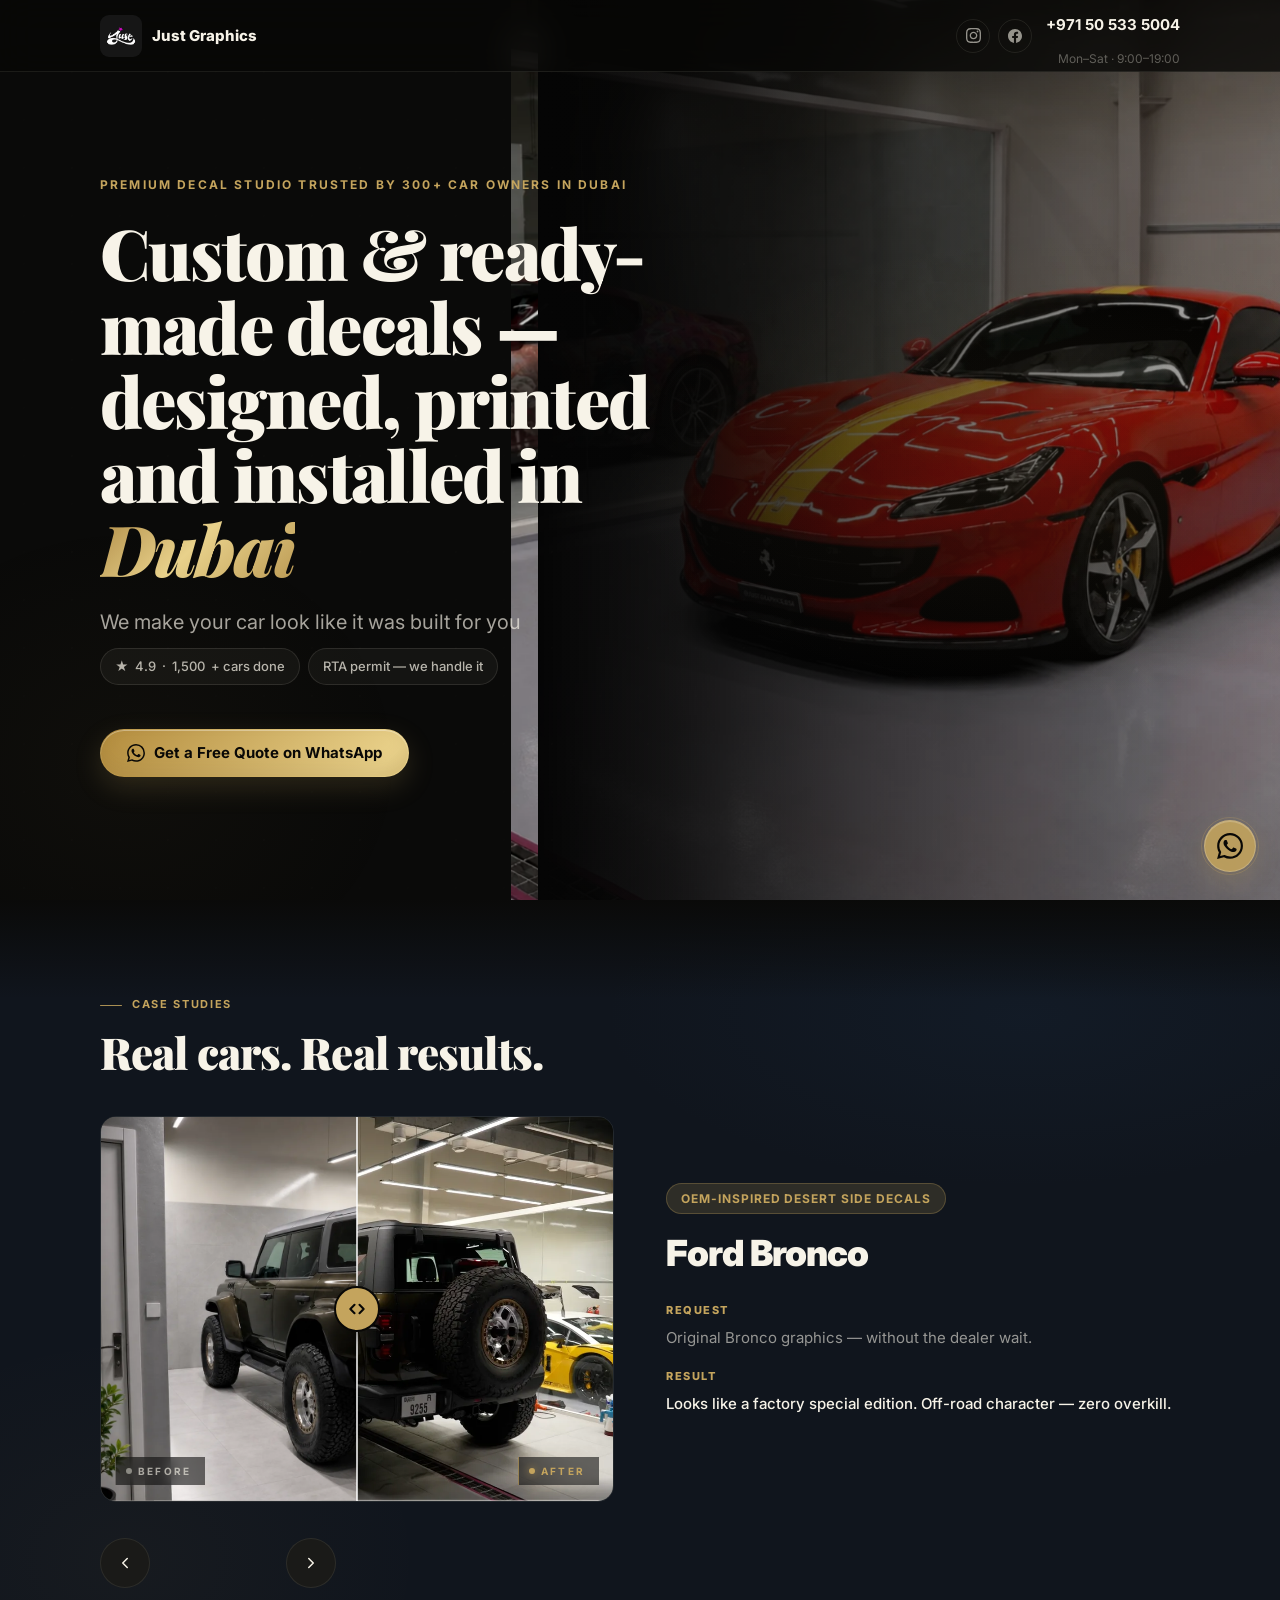
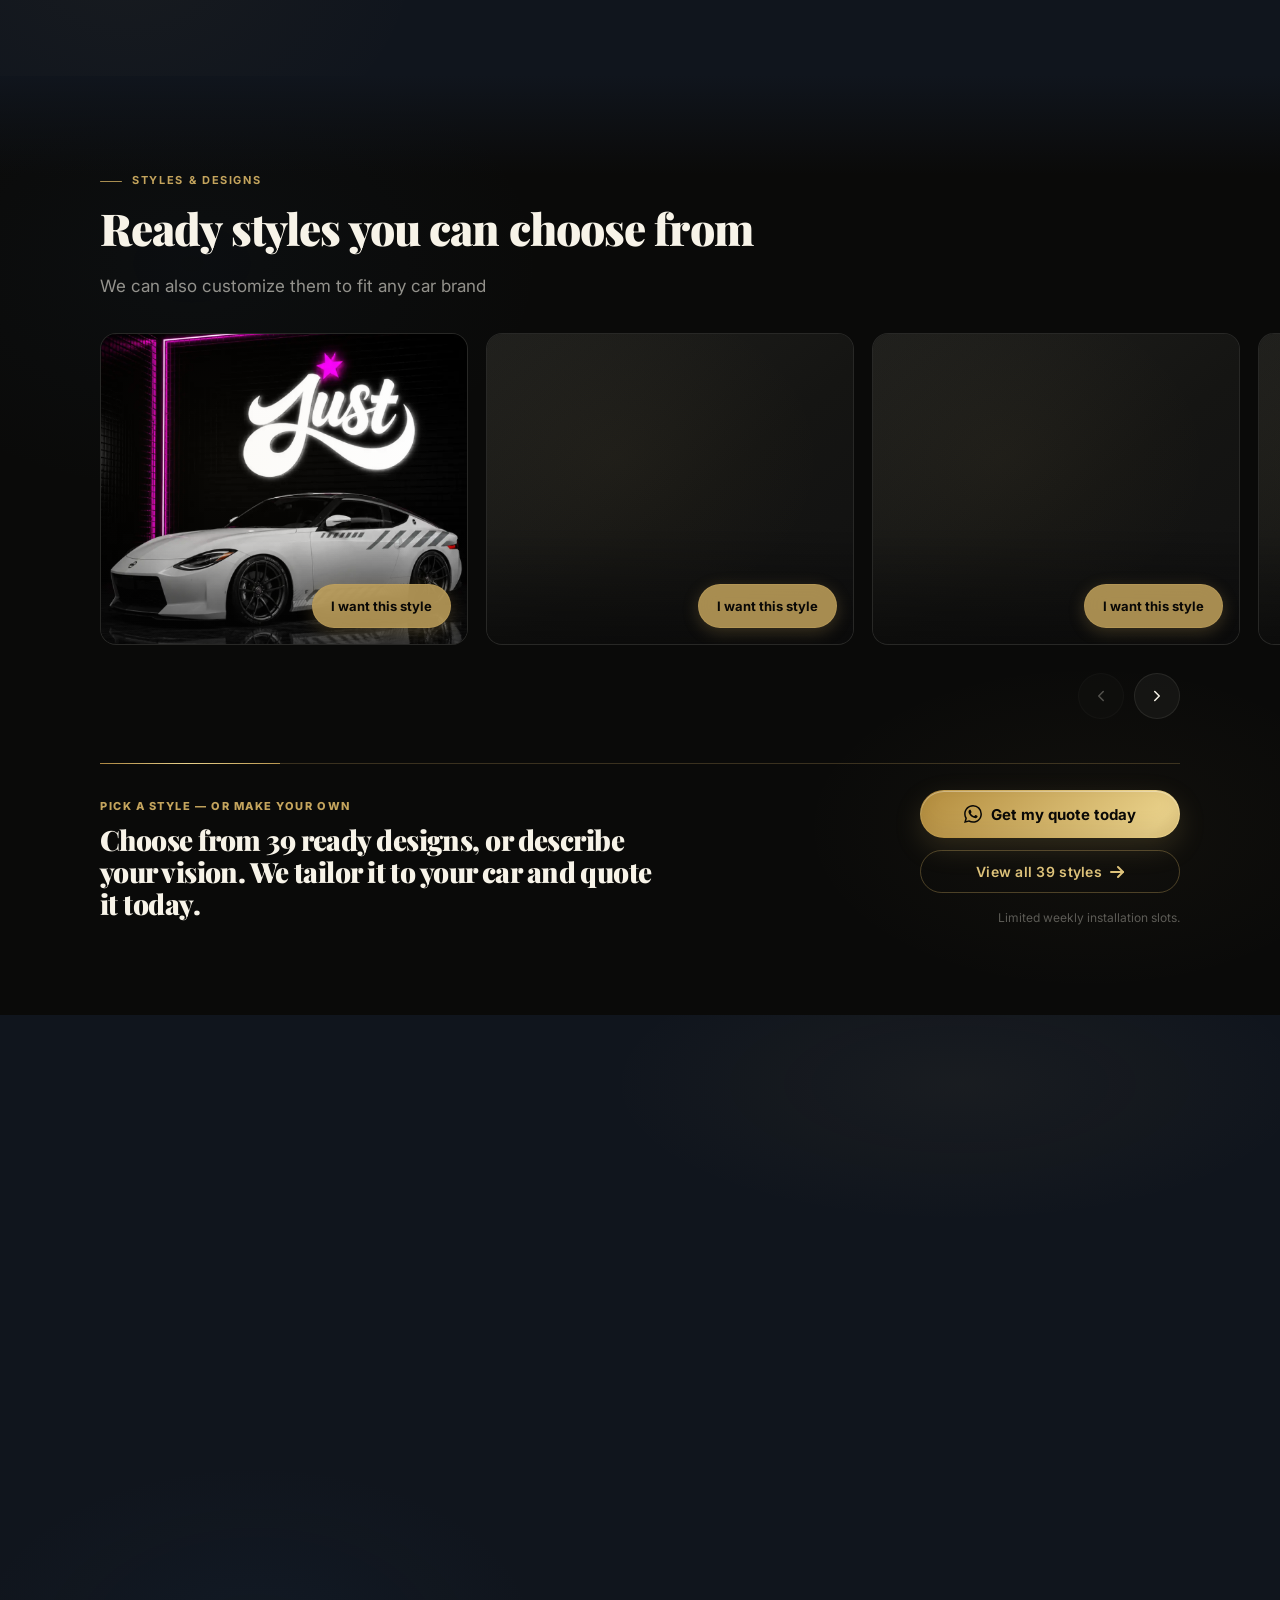
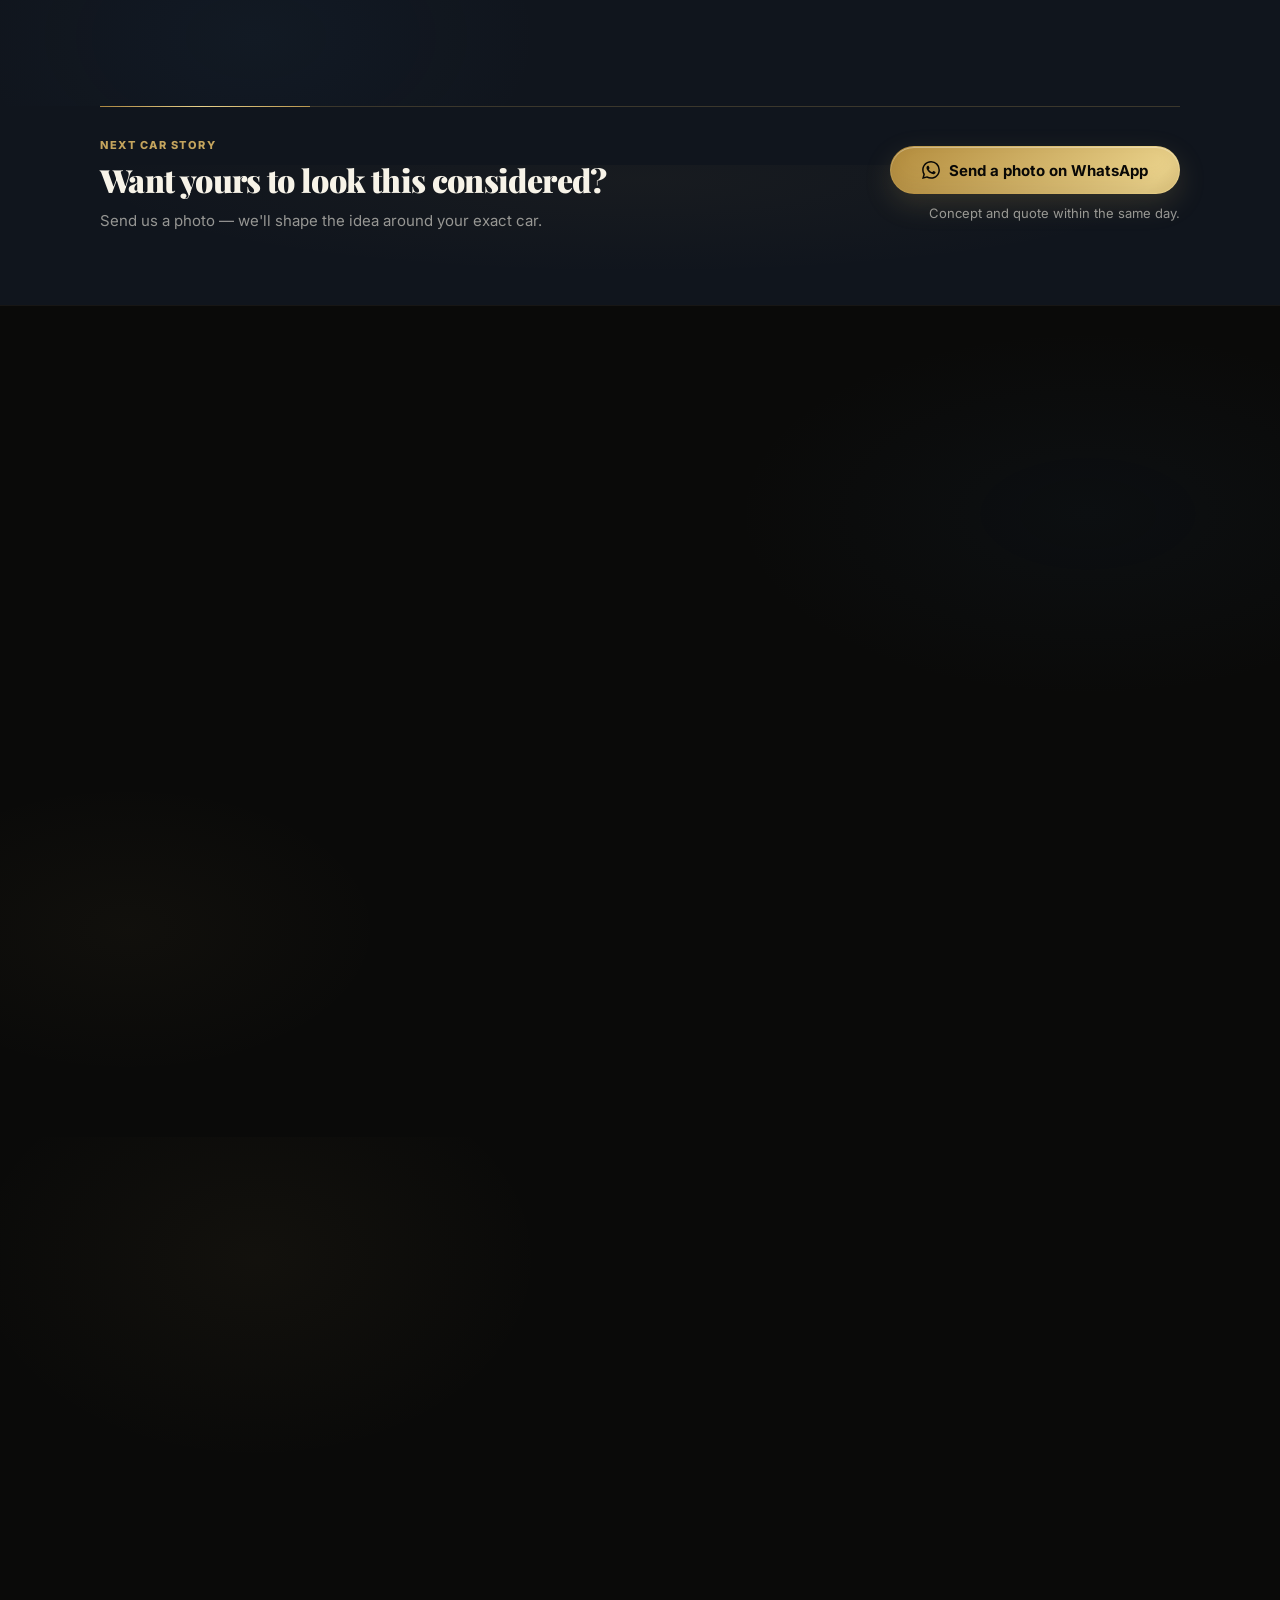
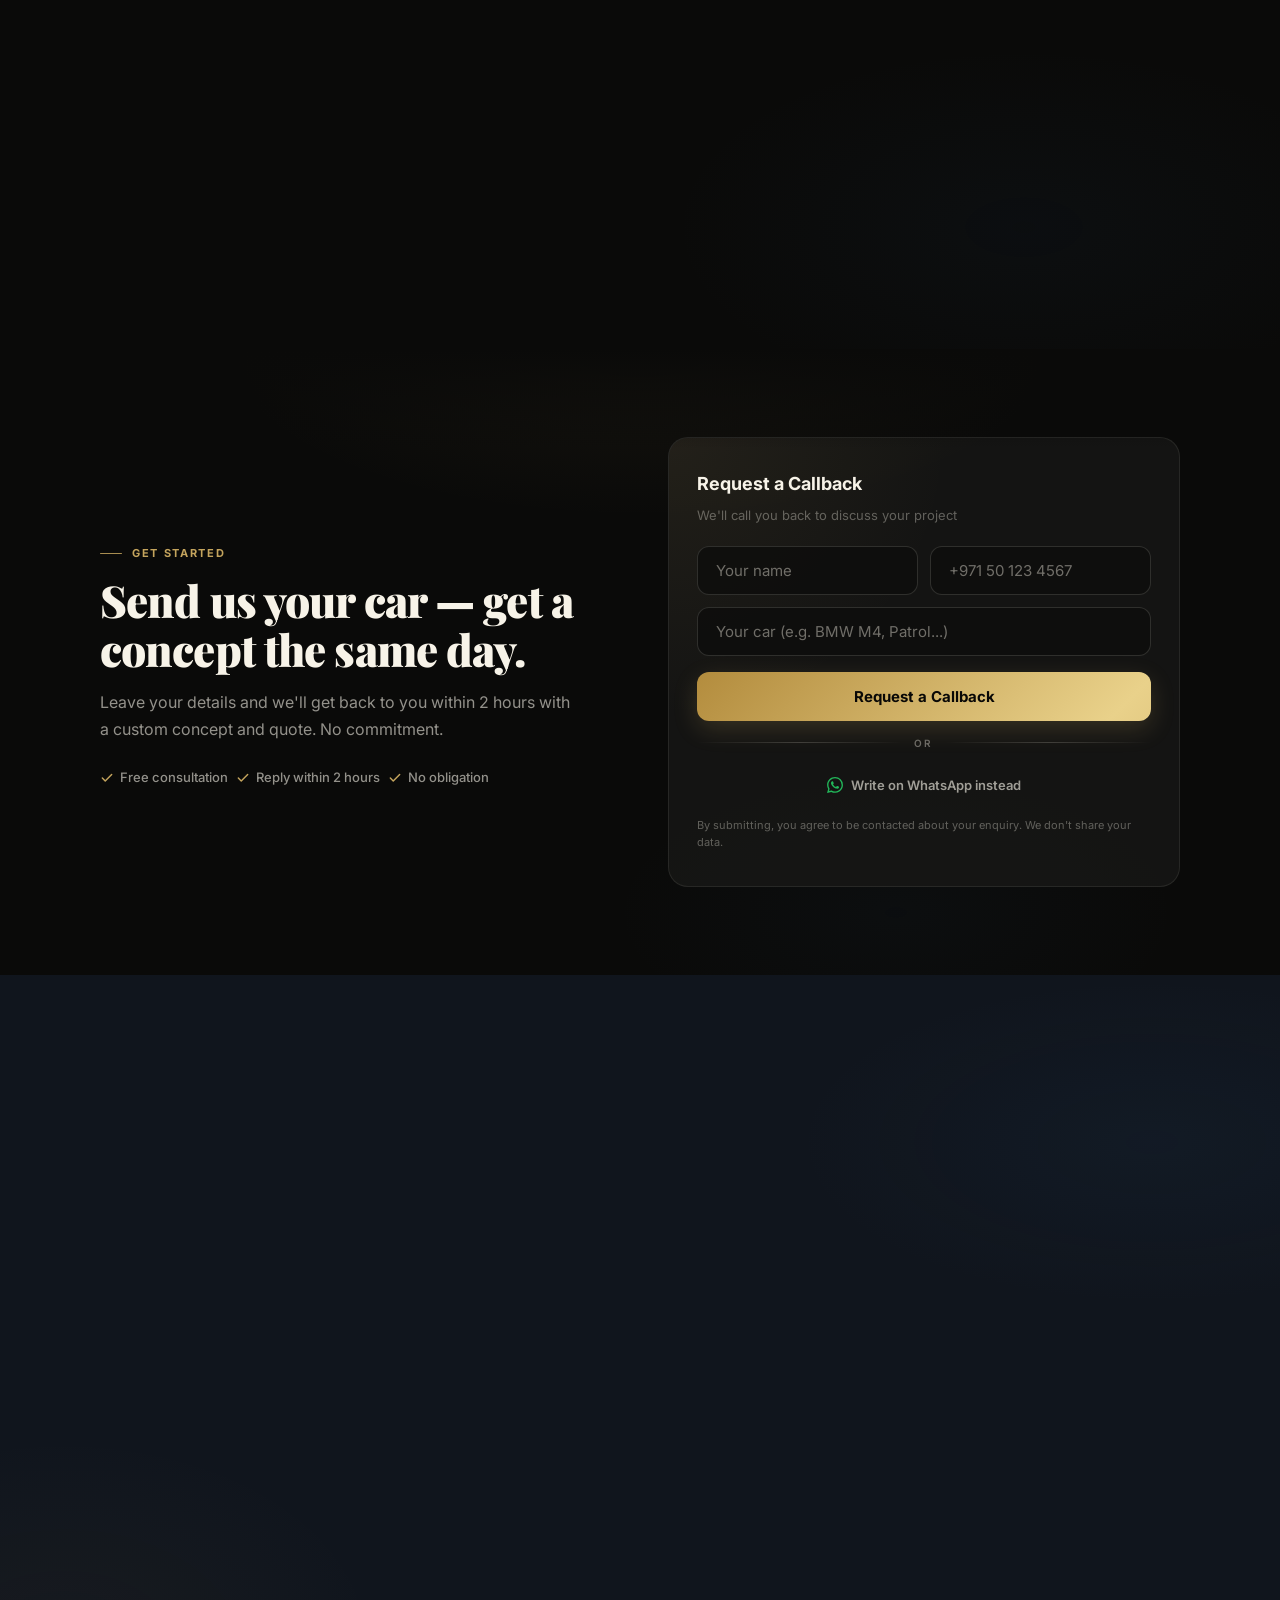
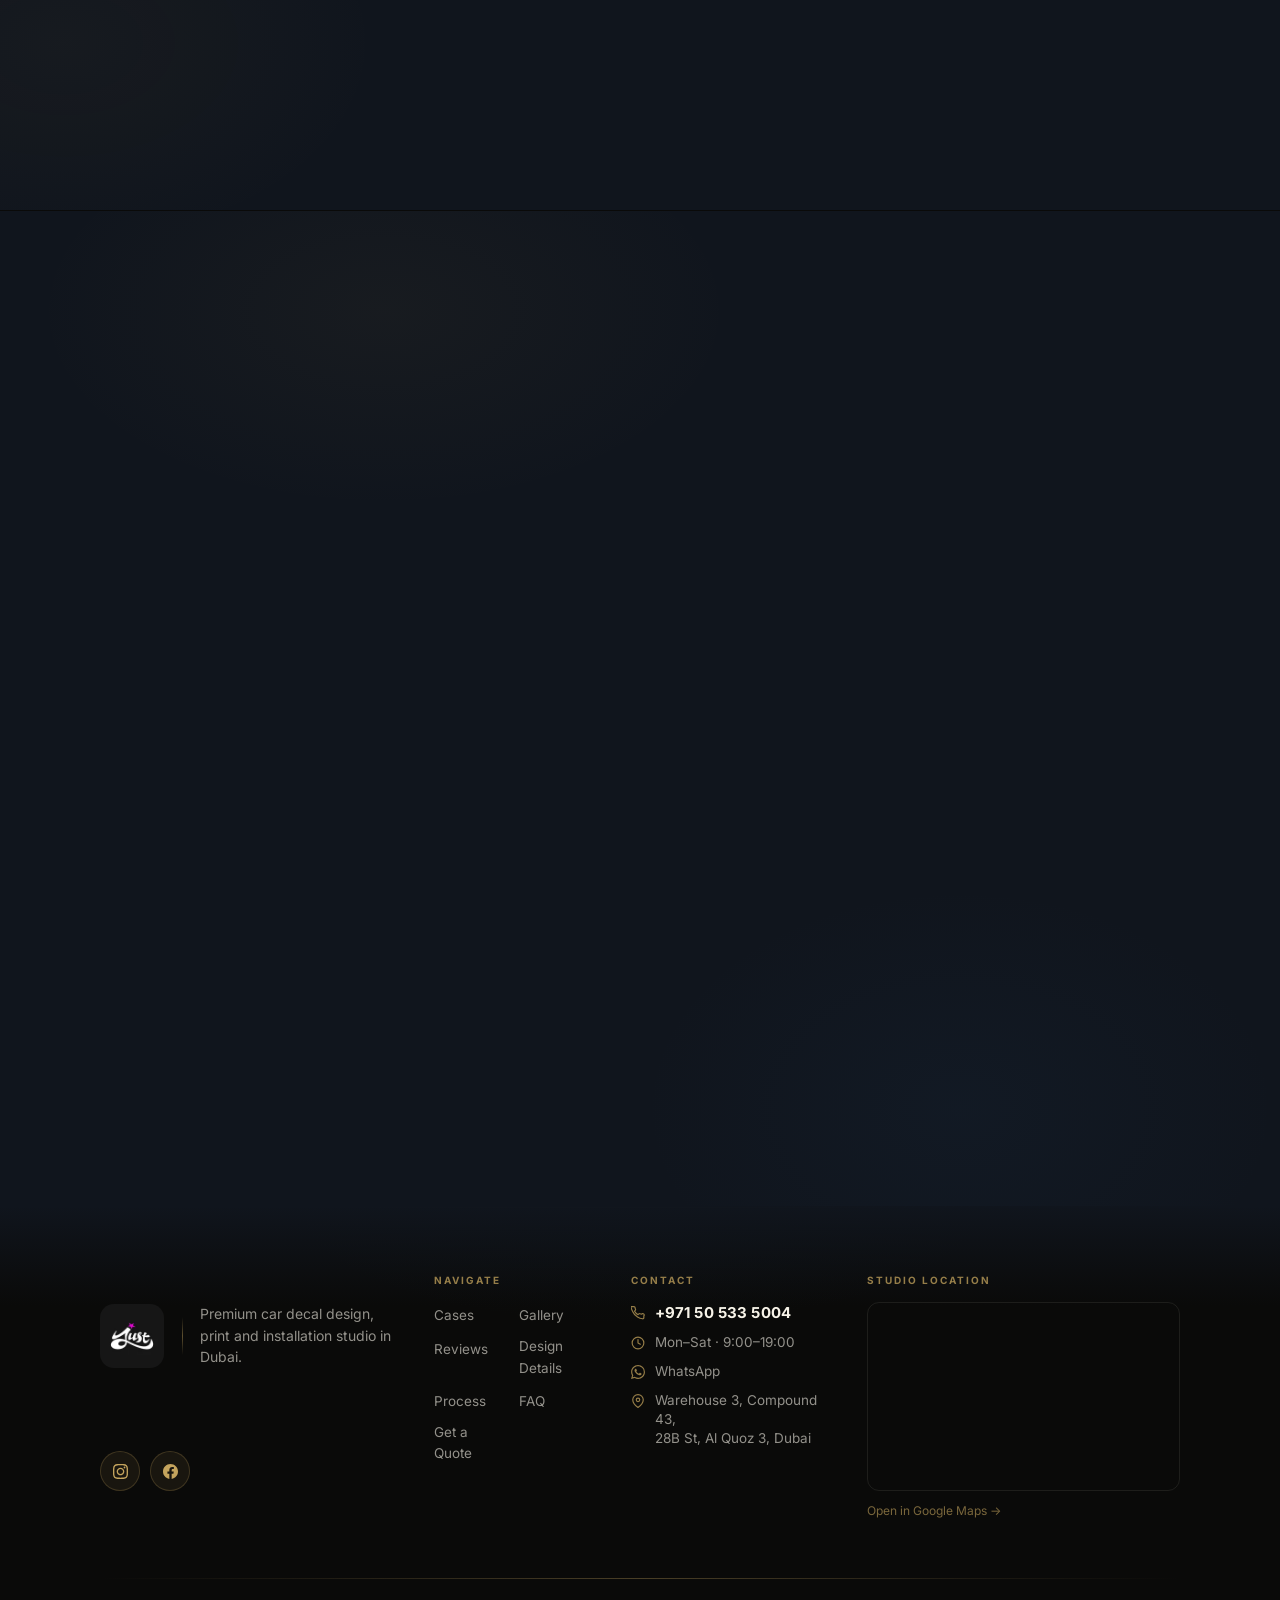
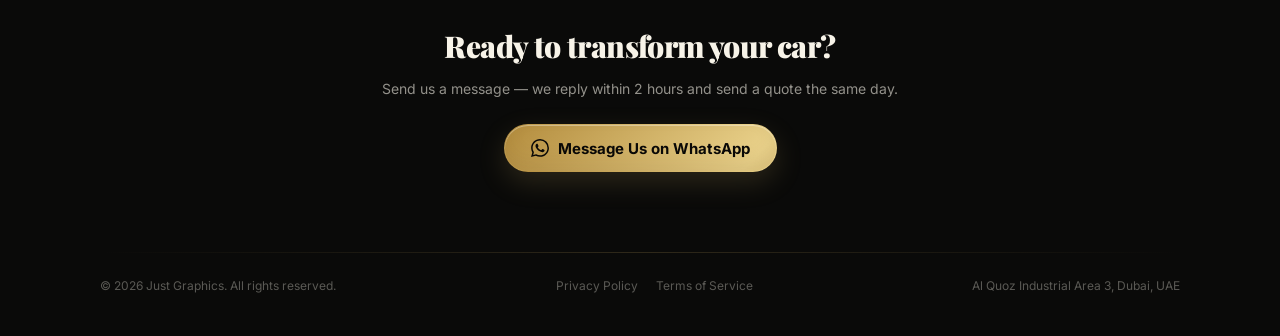
==== index.html @ 1540355f "update" ====
<!DOCTYPE html>
<html lang="en">
<head>
  <meta charset="UTF-8">
  <meta name="viewport" content="width=device-width, initial-scale=1.0">
  <link rel="icon" type="image/x-icon" href="favicon.ico">
  <link rel="icon" type="image/png" sizes="32x32" href="favicon-32x32.png">
  <link rel="icon" type="image/png" sizes="16x16" href="favicon-16x16.png">
  <link rel="apple-touch-icon" sizes="180x180" href="apple-touch-icon.png">
  <title>Just Graphics — Premium Car Decal Studio in Dubai</title>
  <meta name="description" content="Custom &amp; ready-made car decals — designed, printed and installed in Dubai. 17 years of experience. 300+ cars done. Get a free consultation today.">
  <meta name="theme-color" content="#0A0A09">
  <link rel="canonical" href="https://just-graphics.art/">

  <!-- Meta Pixel Code -->
  <script>
  !function(f,b,e,v,n,t,s)
  {if(f.fbq)return;n=f.fbq=function(){n.callMethod?
  n.callMethod.apply(n,arguments):n.queue.push(arguments)};
  if(!f._fbq)f._fbq=n;n.push=n;n.loaded=!0;n.version='2.0';
  n.queue=[];t=b.createElement(e);t.async=!0;
  t.src=v;s=b.getElementsByTagName(e)[0];
  s.parentNode.insertBefore(t,s)}(window, document,'script',
  'https://connect.facebook.net/en_US/fbevents.js');
  fbq('init', '1759815045191457');
  fbq('track', 'PageView');
  </script>
  <noscript><img height="1" width="1" style="display:none"
  src="https://www.facebook.com/tr?id=1759815045191457&ev=PageView&noscript=1"
  /></noscript>
  <!-- End Meta Pixel Code -->

  <!-- Open Graph -->
  <meta property="og:type" content="website">
  <meta property="og:url" content="https://just-graphics.art/">
  <meta property="og:title" content="Just Graphics — Premium Car Decal Studio in Dubai">
  <meta property="og:description" content="Custom &amp; ready-made car decals — designed, printed and installed in Dubai. 17 years of experience. 300+ cars done.">
  <meta property="og:image" content="https://just-graphics.art/Ferrari%20%D0%BF%D0%BE%D1%81%D0%BB%D0%B5.webp">
  <meta property="og:image:alt" content="Ferrari with a premium gold stripe by Just Graphics in Dubai">
  <meta property="og:locale" content="en_AE">

  <!-- Twitter Card -->
  <meta name="twitter:card" content="summary_large_image">
  <meta name="twitter:title" content="Just Graphics — Premium Car Decal Studio in Dubai">
  <meta name="twitter:description" content="Custom &amp; ready-made car decals — designed, printed and installed in Dubai. 17 years of experience. 300+ cars done.">
  <meta name="twitter:image" content="https://just-graphics.art/Ferrari%20%D0%BF%D0%BE%D1%81%D0%BB%D0%B5.webp">

  <script type="application/ld+json">
  {
    "@context": "https://schema.org",
    "@type": ["LocalBusiness", "AutomotiveBusiness"],
    "@id": "https://just-graphics.art/#business",
    "name": "Just Graphics",
    "url": "https://just-graphics.art/",
    "image": "https://just-graphics.art/Ferrari%20%D0%BF%D0%BE%D1%81%D0%BB%D0%B5.webp",
    "logo": "https://just-graphics.art/logo.webp",
    "description": "Premium car decal design, print and installation studio in Dubai.",
    "telephone": "+971505335004",
    "priceRange": "AED 290+",
    "address": {
      "@type": "PostalAddress",
      "streetAddress": "Warehouse 3, Compound 43, 28B Street, Al Quoz Industrial Area 3",
      "addressLocality": "Dubai",
      "addressCountry": "AE"
    },
    "geo": {
      "@type": "GeoCoordinates",
      "latitude": 25.11660859,
      "longitude": 55.22022249
    },
    "openingHoursSpecification": [
      {
        "@type": "OpeningHoursSpecification",
        "dayOfWeek": ["Monday", "Tuesday", "Wednesday", "Thursday", "Friday", "Saturday"],
        "opens": "09:00",
        "closes": "19:00"
      }
    ],
    "sameAs": [
      "https://www.instagram.com/just.graphics.dxb/reels/",
      "https://www.facebook.com/profile.php?id=61573841871303"
    ],
    "areaServed": {
      "@type": "City",
      "name": "Dubai"
    }
  }
  </script>

  <link rel="preconnect" href="https://fonts.googleapis.com">
  <link rel="preconnect" href="https://fonts.gstatic.com" crossorigin>
  <!-- Non-render-blocking font load: Inter + Playfair Display -->
  <link rel="preload" as="style" href="https://fonts.googleapis.com/css2?family=Inter:wght@400;500;600;700;800;900&family=Playfair+Display:ital,wght@0,700;0,900;1,700;1,900&display=swap" onload="this.onload=null;this.rel='stylesheet'">
  <noscript><link rel="stylesheet" href="https://fonts.googleapis.com/css2?family=Inter:wght@400;500;600;700;800;900&family=Playfair+Display:ital,wght@0,700;0,900;1,700;1,900&display=swap"></noscript>
  <!-- Preload LCP hero image (WebP for modern browsers) -->
  <link rel="preload" as="image" href="Ferrari после.webp" fetchpriority="high">
  <!-- DNS prefetch for third-party origins used on page -->
  <link rel="dns-prefetch" href="//api.whatsapp.com">
  <link rel="dns-prefetch" href="//maps.google.com">
  <link rel="preconnect" href="https://api.whatsapp.com">

  <style>
    /* ─── Tokens ─────────────────────────────────── */
    :root {
      --bg:         #0A0A09;
      --bg-surface: #10151D;
      --bg-card:    #1A1A18;
      --bg-card-2:  #23231F;
      --border:     rgba(244,238,221,0.085);
      --bh:         rgba(244,238,221,0.16);
      --gold:       #C4A45D;
      --gold-h:     #DDC27A;
      --gold-d:     rgba(196,164,93,0.10);
      --gold-d2:    rgba(196,164,93,0.17);
      --text:       #F7F3E8;
      --sub:        rgba(247,243,232,0.58);
      --muted:      rgba(247,243,232,0.34);
      --ink:        #090806;
      --bg-veil:    #050505;
      --bg-panel:   #0E1218;
      --bg-media:   #111111;
      --bg-media-h: #20201D;
      --bg-media-m: #151513;
      --font:       'Inter', system-ui, -apple-system, sans-serif;
      --font-serif: 'Playfair Display', Georgia, 'Times New Roman', serif;
      --gold-grad:  linear-gradient(135deg, #AA8540 0%, #E8D18B 48%, #B8964F 100%);
      --steel:      #1A3A5C;
      --steel-h:    #2A5480;
      --steel-d:    rgba(26,58,92,0.12);
      --steel-d2:   rgba(26,58,92,0.22);
      --steel-grad: linear-gradient(135deg, #1A3A5C 0%, #2E6499 50%, #1A3A5C 100%);
      --nh:         72px;
      --mw:         1200px;
      --rmd:        12px;
      --rlg:        16px;
      --rxl:        20px;
      --t:          0.25s ease;
    }

    /* ─── Reset ─────────────────────────────────── */
    *, *::before, *::after { box-sizing: border-box; margin: 0; padding: 0; }
    html { scroll-behavior: smooth; }
    body {
      font-family: var(--font);
      background:
        radial-gradient(ellipse 60% 45% at 75% -10%, rgba(196,164,93,0.055), transparent 58%),
        var(--bg);
      color: var(--text);
      line-height: 1.6;
      -webkit-font-smoothing: antialiased;
      overflow-x: hidden;
    }
    a { color: inherit; text-decoration: none; }
    button { font-family: var(--font); cursor: pointer; }
    img { display: block; max-width: 100%; }
    [inert] { pointer-events: none; }

    @media (prefers-reduced-motion: reduce) {
      *, *::before, *::after { animation-duration: 0.01ms !important; transition-duration: 0.01ms !important; }
      [data-animate] { opacity: 1 !important; transform: none !important; }
      html { scroll-behavior: auto; }
    }

    /* ─── Container ─────────────────────────────── */
    .wrap {
      width: 100%;
      max-width: var(--mw);
      margin: 0 auto;
      padding: 0 24px;
    }
    @media (min-width: 768px)  { .wrap { padding: 0 48px; } }
    @media (min-width: 1280px) { .wrap { padding: 0 60px; } }

    /* ─── Scroll reveal ─────────────────────────── */
    [data-animate] {
      opacity: 0;
      transform: translateY(20px);
      transition: opacity 0.72s cubic-bezier(0.22,1,0.36,1), transform 0.72s cubic-bezier(0.22,1,0.36,1);
    }
    [data-animate].visible { opacity: 1; transform: none; }
    [data-animate-delay="1"] { transition-delay: 0.10s; }
    [data-animate-delay="2"] { transition-delay: 0.20s; }
    [data-animate-delay="3"] { transition-delay: 0.30s; }
    [data-animate-delay="4"] { transition-delay: 0.40s; }

    .stagger > * {
      opacity: 0;
      transform: translateY(20px);
      transition: opacity 0.62s cubic-bezier(0.22,1,0.36,1), transform 0.62s cubic-bezier(0.22,1,0.36,1);
    }
    .stagger.visible > *:nth-child(1) { opacity: 1; transform: none; transition-delay: 0.05s; }
    .stagger.visible > *:nth-child(2) { opacity: 1; transform: none; transition-delay: 0.15s; }
    .stagger.visible > *:nth-child(3) { opacity: 1; transform: none; transition-delay: 0.25s; }
    .stagger.visible > *:nth-child(4) { opacity: 1; transform: none; transition-delay: 0.35s; }

    /* ─── Section ───────────────────────────────── */
    .section { padding: 64px 0; content-visibility: auto; contain-intrinsic-size: auto 800px; border-top: 1px solid rgba(244,238,221,0.055); position: relative; }
    /* Soft fade bridges between ALL adjacent sections */
    .section + .section {
      border-top: none;
    }
    .section + .section::before {
      content: '';
      position: absolute;
      top: -1px; left: 0; right: 0;
      height: 100px;
      pointer-events: none;
      z-index: 0;
    }
    .section--dark + .section--surface::before {
      background: linear-gradient(to bottom, var(--bg) 0%, transparent 100%);
    }
    .section--surface + .section--dark::before {
      background: linear-gradient(to bottom, var(--bg-surface) 0%, transparent 100%);
    }
    .section--dark + .section--dark::before {
      background: linear-gradient(to bottom, var(--bg) 0%, transparent 100%);
    }
    .section--surface + .section--surface::before {
      background: linear-gradient(to bottom, var(--bg-surface) 0%, transparent 100%);
    }
    .section > .wrap { position: relative; z-index: 1; }
    #cases    { contain-intrinsic-size: auto 950px; }
    #gallery  { contain-intrinsic-size: auto 1100px; }
    #reviews  { contain-intrinsic-size: auto 1050px; }
    #faq      { contain-intrinsic-size: auto 900px; }
    #process  { contain-intrinsic-size: auto 950px; }
    @media (min-width: 768px) { .section { padding: 88px 0; } }
    .section--dark    { background: var(--bg); }
    .section--surface {
      background:
        radial-gradient(ellipse 55% 35% at 88% 12%, rgba(42,84,128,0.08) 0%, transparent 55%),
        radial-gradient(ellipse 35% 45% at 8% 88%, rgba(196,164,93,0.035) 0%, transparent 58%),
        var(--bg-surface);
    }

    /* ── Per-section tints: subtle color journey down the page ── */
    #cases {
      background:
        radial-gradient(ellipse 60% 40% at 80% 15%, rgba(42,84,128,0.09) 0%, transparent 55%),
        radial-gradient(ellipse 40% 50% at 10% 85%, rgba(196,164,93,0.04) 0%, transparent 58%),
        var(--bg-surface);
    }
    #gallery {
      background:
        radial-gradient(ellipse 50% 45% at 15% 20%, rgba(42,84,128,0.06) 0%, transparent 55%),
        radial-gradient(ellipse 45% 35% at 85% 80%, rgba(196,164,93,0.04) 0%, transparent 50%),
        var(--bg);
    }
    #reviews {
      background:
        radial-gradient(ellipse 55% 40% at 75% 10%, rgba(196,164,93,0.05) 0%, transparent 50%),
        radial-gradient(ellipse 40% 45% at 20% 90%, rgba(42,84,128,0.07) 0%, transparent 55%),
        var(--bg-surface);
    }
    #details {
      background:
        radial-gradient(ellipse 50% 40% at 85% 25%, rgba(42,84,128,0.07) 0%, transparent 55%),
        radial-gradient(ellipse 40% 35% at 10% 75%, rgba(196,164,93,0.035) 0%, transparent 50%),
        var(--bg);
    }
    #why-us {
      background:
        radial-gradient(ellipse 45% 50% at 20% 15%, rgba(196,164,93,0.045) 0%, transparent 50%),
        radial-gradient(ellipse 50% 40% at 80% 85%, rgba(42,84,128,0.06) 0%, transparent 55%),
        var(--bg);
    }
    #faq {
      background:
        radial-gradient(ellipse 50% 35% at 90% 20%, rgba(42,84,128,0.08) 0%, transparent 55%),
        radial-gradient(ellipse 45% 45% at 5% 80%, rgba(196,164,93,0.04) 0%, transparent 55%),
        var(--bg-surface);
    }
    #process {
      background:
        radial-gradient(ellipse 55% 40% at 30% 10%, rgba(196,164,93,0.045) 0%, transparent 50%),
        radial-gradient(ellipse 45% 40% at 75% 90%, rgba(42,84,128,0.07) 0%, transparent 55%),
        var(--bg-surface);
    }

    .s-eyebrow {
      display: inline-flex;
      align-items: center;
      gap: 10px;
      font-size: 11px;
      font-weight: 700;
      letter-spacing: 0.15em;
      text-transform: uppercase;
      color: var(--gold);
      margin-bottom: 14px;
    }
    .s-eyebrow::before {
      content: '';
      display: block;
      width: 22px;
      height: 1.5px;
      background: var(--gold);
      flex-shrink: 0;
      border-radius: 1px;
      opacity: 0.85;
    }
    .s-title {
      font-family: var(--font-serif);
      font-size: clamp(28px, 3.8vw, 44px);
      font-weight: 900;
      letter-spacing: -0.02em;
      line-height: 1.1;
      margin-bottom: 20px;
    }
    .s-sub {
      font-size: 17px;
      color: var(--sub);
      line-height: 1.7;
      max-width: 520px;
    }

    /* ─── Buttons ───────────────────────────────── */
    .btn {
      display: inline-flex;
      align-items: center;
      gap: 9px;
      padding: 14px 26px;
      border-radius: 50px;
      font-size: 15px;
      font-weight: 600;
      transition: transform var(--t), box-shadow var(--t), background var(--t), border-color var(--t);
      border: 1.5px solid transparent;
      white-space: nowrap;
      line-height: 1;
      touch-action: manipulation;
    }
    .btn:hover  { transform: translateY(-2px); }
    .btn:active { transform: translateY(0); }
    .btn svg    { flex-shrink: 0; }

    .btn-gold {
      background: linear-gradient(135deg, #B38C3D 0%, #E9D18A 48%, #B9974B 100%);
      background-size: 200% auto;
      color: var(--ink);
      border-color: transparent;
      box-shadow: 0 10px 28px rgba(196,164,93,0.18), inset 0 1px 0 rgba(255,255,255,0.34), inset 0 -10px 18px rgba(87,61,22,0.10);
      font-weight: 700;
    }
    .btn-gold:hover {
      background-position: right center;
      box-shadow: 0 14px 34px rgba(196,164,93,0.26), inset 0 1px 0 rgba(255,255,255,0.42), inset 0 -10px 18px rgba(87,61,22,0.12);
    }
    .btn-outline { background: transparent; color: var(--text); border-color: rgba(255,255,255,0.2); }
    .btn-outline:hover { border-color: rgba(255,255,255,0.45); background: rgba(255,255,255,0.05); }

    /* ─── Focus styles ──────────────────────── */
    :focus-visible {
      outline: 2px solid var(--gold);
      outline-offset: 3px;
      border-radius: 4px;
    }

    /* ─── 1. NAV ────────────────────────────────── */
    .nav {
      position: fixed;
      inset: 0 0 auto 0;
      height: var(--nh);
      z-index: 900;
      background: rgba(7,7,6,0.78);
      backdrop-filter: blur(18px) saturate(120%);
      -webkit-backdrop-filter: blur(18px) saturate(120%);
      border-bottom: 1px solid var(--border);
      transition: background var(--t);
    }
    .nav.scrolled { background: rgba(7,7,6,0.96); }
    .scroll-progress {
      position: fixed;
      top: 0; left: 0;
      height: 2px;
      width: 0%;
      background: linear-gradient(90deg, rgba(196,164,93,0.0) 0%, var(--gold) 30%, #F0D98A 60%, var(--gold) 100%);
      box-shadow: 0 0 10px rgba(196,164,93,0.55);
      z-index: 999;
      will-change: width;
      pointer-events: none;
      transition: opacity .25s ease;
    }
    .nav__inner {
      display: flex;
      align-items: center;
      justify-content: space-between;
      height: 100%;
    }
    .nav__logo { display: flex; align-items: center; gap: 10px; }
    .nav__logo-img {
      height: 42px;
      width: 42px;
      object-fit: contain;
      border-radius: 9px;
      flex-shrink: 0;
    }
    .nav__logo-name {
      display: none;
      font-size: 15px;
      font-weight: 800;
      letter-spacing: 0;
      color: var(--text);
      line-height: 1;
    }
    @media (min-width: 640px) { .nav__logo-name { display: block; } }
    .nav__right {
      display: flex;
      align-items: center;
      gap: 14px;
    }
    .nav__socials {
      display: none;
      gap: 8px;
    }
    @media (min-width: 640px) { .nav__socials { display: flex; align-items: center; } }
    .nav__social {
      width: 34px; height: 34px;
      border-radius: 50%;
      border: 1px solid var(--border);
      display: flex; align-items: center; justify-content: center;
      color: var(--sub);
      transition: border-color var(--t), color var(--t), background var(--t);
    }
    .nav__social:hover { border-color: rgba(196,164,93,0.42); color: var(--gold-h); background: var(--gold-d); }
    .nav__contact {
      display: flex;
      flex-direction: column;
      align-items: flex-end;
      gap: 2px;
    }
    .nav__phone {
      font-size: 15px;
      font-weight: 700;
      color: var(--text);
      transition: color var(--t);
      min-height: 44px;
      display: flex;
      align-items: center;
    }
    .nav__phone:hover { color: var(--gold); }
    .nav__hours { font-size: 12px; color: var(--muted); }
    /* Mobile: hide hours, compact phone */
    @media (max-width: 767px) {
      .nav__hours { display: none; }
      .nav__phone { font-size: 14px; }
      .nav__right { gap: 10px; }
    }
    @media (max-width: 419px) {
      .nav__contact { display: none; }
    }

    /* ─── 1b. BURGER MENU ──────────────────────── */
    .burger {
      display: flex;
      align-items: center;
      justify-content: center;
      width: 44px;
      height: 44px;
      background: none;
      border: 1px solid var(--border);
      border-radius: 10px;
      color: var(--text);
      transition: border-color var(--t), background var(--t);
      position: relative;
      z-index: 1001;
      flex-shrink: 0;
    }
    .burger:hover { border-color: var(--bh); background: rgba(255,255,255,0.04); }
    .burger__line {
      display: block;
      width: 18px;
      height: 2px;
      background: currentColor;
      border-radius: 1px;
      position: relative;
      transition: background 0.3s ease;
    }
    .burger__line::before,
    .burger__line::after {
      content: '';
      position: absolute;
      left: 0;
      width: 100%;
      height: 2px;
      background: currentColor;
      border-radius: 1px;
      transition: transform 0.3s ease, top 0.3s ease;
    }
    .burger__line::before { top: -6px; }
    .burger__line::after  { top:  6px; }

    /* Burger → X morph */
    .burger.is-active .burger__line { background: transparent; }
    .burger.is-active .burger__line::before { top: 0; transform: rotate(45deg); }
    .burger.is-active .burger__line::after  { top: 0; transform: rotate(-45deg); }

    /* Overlay */
    .menu-overlay {
      position: fixed;
      inset: 0;
      background: rgba(5,5,5,0.65);
      backdrop-filter: blur(4px);
      -webkit-backdrop-filter: blur(4px);
      z-index: 950;
      opacity: 0;
      visibility: hidden;
      transition: opacity 0.35s ease, visibility 0.35s ease;
    }
    .menu-overlay.is-open { opacity: 1; visibility: visible; }

    /* Slide-in panel */
    .menu-panel {
      position: fixed;
      top: 0;
      right: 0;
      width: min(320px, 85vw);
      height: 100%;
      background:
        radial-gradient(ellipse 80% 50% at 90% 10%, rgba(196,164,93,0.04), transparent 60%),
        var(--bg);
      border-left: 1px solid var(--border);
      z-index: 960;
      display: flex;
      flex-direction: column;
      padding: calc(var(--nh) + 24px) 28px 32px;
      transform: translateX(100%);
      transition: transform 0.4s cubic-bezier(0.22, 1, 0.36, 1);
      overflow-y: auto;
      -webkit-overflow-scrolling: touch;
    }
    .menu-panel.is-open { transform: translateX(0); }

    /* Nav links */
    .menu-nav { list-style: none; display: flex; flex-direction: column; gap: 0; }
    .menu-nav__item {
      border-bottom: 1px solid var(--border);
    }
    .menu-nav__item:first-child { border-top: 1px solid var(--border); }
    .menu-nav__link {
      display: flex;
      align-items: center;
      gap: 12px;
      padding: 16px 4px;
      font-size: 15px;
      font-weight: 600;
      color: var(--sub);
      transition: color 0.25s ease, padding-left 0.25s ease;
      letter-spacing: 0.01em;
    }
    .menu-nav__link:hover,
    .menu-nav__link:focus-visible {
      color: var(--gold-h);
      padding-left: 8px;
    }
    .menu-nav__num {
      font-size: 11px;
      font-weight: 700;
      color: var(--muted);
      font-variant-numeric: tabular-nums;
      min-width: 18px;
    }

    /* CTA inside menu */
    .menu-cta {
      margin-top: auto;
      padding-top: 28px;
      display: flex;
      flex-direction: column;
      gap: 10px;
    }
    .menu-cta .btn { justify-content: center; font-size: 14px; padding: 13px 20px; }

    /* Desktop: hide burger, show nothing extra */
    @media (min-width: 1024px) {
      .burger { display: none; }
      .menu-overlay,
      .menu-panel { display: none !important; }
    }

    /* Body scroll lock */
    body.menu-open { overflow: hidden; }

    /* ─── 2. HERO ───────────────────────────────── */
    .hero {
      position: relative;
      min-height: 100svh;
      display: flex;
      align-items: flex-start;
      padding-top: var(--nh);
      background: var(--bg);
      overflow: hidden;
    }
    @media (min-width: 768px) { .hero { align-items: center; } }

    /* Hero → first section fade bridge */
    .hero + .section::before {
      content: '';
      position: absolute;
      top: -1px; left: 0; right: 0;
      height: 100px;
      pointer-events: none;
      z-index: 0;
      background: linear-gradient(to bottom, var(--bg) 0%, transparent 100%);
    }
    .hero + .section { border-top: none; }

    /* Background photo — Ferrari after */
    .hero__photo {
      position: absolute;
      right: 0;
      top: 0;
      bottom: 0;
      width: 58%;
      pointer-events: none;
      z-index: 0;
    }
    .hero__photo img {
      width: 100%;
      height: 100%;
      object-fit: cover;
      object-position: 40% 45%;
      filter: brightness(0.8) saturate(0.9) contrast(1.04);
      -webkit-user-drag: none;
      display: block;
      transform-origin: 60% 55%;
      animation: heroZoom 28s ease-out forwards;
    }
    @keyframes heroZoom {
      from { transform: scale(1.0); }
      to   { transform: scale(1.06); }
    }
    @media (prefers-reduced-motion: reduce) {
      .hero__photo img { animation: none; }
    }
    .hero__photo::after {
      content: '';
      position: absolute;
      inset: 0;
      background: linear-gradient(
        to right,
        var(--bg-veil) 0%,
        rgba(5,5,5,0.88) 18%,
        rgba(5,5,5,0.58) 45%,
        rgba(5,5,5,0.12) 100%
      );
    }
    @media (max-width: 767px) {
      .hero__photo { width: 100%; left: 0; }
      .hero__photo img {
        filter: brightness(0.58) saturate(0.85) contrast(1.06);
        object-position: 55% 62%;
      }
      .hero__photo::after {
        background:
          radial-gradient(ellipse 70% 50% at 60% 58%, rgba(196,164,93,0.10) 0%, rgba(196,164,93,0.04) 38%, transparent 72%),
          linear-gradient(to bottom, rgba(5,5,5,0.78) 0%, rgba(5,5,5,0.32) 38%, rgba(5,5,5,0.14) 64%, rgba(5,5,5,0.78) 100%),
          linear-gradient(to right, rgba(5,5,5,0.62) 0%, rgba(5,5,5,0.22) 60%, rgba(5,5,5,0.10) 100%);
      }
    }

    /* Ambient glow + dot grid */
    .hero__glow {
      position: absolute;
      inset: 0;
      pointer-events: none;
      z-index: 1;
      background:
        radial-gradient(ellipse 58% 44% at 82% 52%, rgba(196,164,93,0.08) 0%, transparent 58%),
        radial-gradient(ellipse 42% 52% at 10% 85%, rgba(196,164,93,0.035) 0%, transparent 52%);
    }
    .hero__grid {
      position: absolute;
      inset: 0;
      pointer-events: none;
      z-index: 2;
      background-image:
        radial-gradient(rgba(247,243,232,0.014) 1px, transparent 1px),
        radial-gradient(rgba(196,164,93,0.010) 1px, transparent 1px);
      background-size: 48px 48px, 96px 96px;
      background-position: 0 0, 24px 24px;
      opacity: 0.5;
    }

    .hero__content {
      position: relative;
      z-index: 3;
      padding-top: 52px;
      padding-bottom: 72px;
      max-width: 640px;
    }
    @media (max-width: 767px) { .hero__content { padding-top: 36px; padding-bottom: 64px; } }
    .hero__eye {
      font-size: 12px;
      font-weight: 700;
      letter-spacing: 0.18em;
      text-transform: uppercase;
      color: var(--gold);
      margin-bottom: 22px;
      opacity: 0;
      animation: fadeUp 0.8s ease 0.15s forwards;
    }
    .hero__h1 {
      font-family: var(--font-serif);
      font-size: clamp(38px, 5.5vw, 76px);
      font-weight: 900;
      line-height: 1.05;
      letter-spacing: -0.025em;
      margin-bottom: 20px;
      opacity: 0;
      animation: fadeUp 0.8s ease 0.25s forwards;
    }
    .hero__h1 em {
      font-style: italic;
      background: var(--gold-grad);
      -webkit-background-clip: text;
      -webkit-text-fill-color: transparent;
      background-clip: text;
    }
    .hero__sub {
      font-size: clamp(16px, 1.8vw, 20px);
      color: rgba(247,243,232,0.66);
      line-height: 1.6;
      margin-bottom: 10px;
      max-width: 460px;
      opacity: 0;
      animation: fadeUp 0.8s ease 0.35s forwards;
    }
    .hero__support {
      font-size: 14px;
      color: rgba(247,243,232,0.62);
      margin-bottom: 38px;
      opacity: 0;
      animation: fadeUp 0.8s ease 0.40s forwards;
    }
    .badges {
      display: flex;
      flex-wrap: wrap;
      gap: 8px;
      margin-bottom: 44px;
      opacity: 0;
      animation: fadeUp 0.8s ease 0.48s forwards;
    }
    .badge {
      display: inline-flex;
      align-items: center;
      gap: 6px;
      padding: 7px 14px;
      background: rgba(247,243,232,0.045);
      border: 1px solid rgba(247,243,232,0.105);
      border-radius: 50px;
      font-size: 13px;
      font-weight: 500;
      color: rgba(247,243,232,0.72);
      white-space: nowrap;
    }
    .badge--steel {
      background: rgba(26,58,92,0.20);
      border-color: rgba(42,84,128,0.40);
      color: rgba(160,205,245,0.85);
    }
    .hero__cta { opacity: 0; animation: fadeUp 0.8s ease 0.56s forwards; display: flex; flex-wrap: wrap; gap: 12px; align-items: center; }


    @keyframes fadeUp {
      from { opacity: 0; transform: translateY(22px); }
      to   { opacity: 1; transform: none; }
    }

    /* ─── 4. DETAILS CARDS ──────────────────────── */
    .details-header { margin-bottom: 40px; }
    .details-grid {
      display: grid;
      grid-template-columns: 1fr;
      gap: 1px;
      border: 1px solid var(--border);
      border-radius: var(--rxl);
      overflow: hidden;
      background: var(--border);
    }
    @media (min-width: 600px)  { .details-grid { grid-template-columns: repeat(2,1fr); } }
    @media (min-width: 1024px) { .details-grid { grid-template-columns: repeat(3,1fr); } }

    .detail-card {
      background: rgba(26,26,24,0.74);
      border: 0;
      border-radius: 0;
      padding: 32px 26px 34px;
      position: relative;
      overflow: hidden;
      transition: border-color var(--t), background var(--t), transform var(--t), box-shadow var(--t);
    }
    /* Subtle dot-grid texture */
    .detail-card::before {
      content: '';
      position: absolute;
      inset: 0;
      border-radius: inherit;
      background:
        linear-gradient(135deg, rgba(255,255,255,0.035), transparent 42%),
        radial-gradient(rgba(247,243,232,0.025) 1px, transparent 1px);
      background-size: auto, 18px 18px;
      pointer-events: none;
      z-index: 0;
    }
    .detail-card > * { position: relative; z-index: 1; }
    .detail-card:hover {
      background: rgba(35,35,31,0.92);
      transform: translateY(-2px);
      box-shadow: inset 0 0 0 1px rgba(196,164,93,0.24), 0 18px 38px -22px rgba(0,0,0,0.6);
    }
    .detail-card:hover .detail-card__num { opacity: 0.85; transform: translateX(2px); }
    .detail-card__num {
      font-family: var(--font-serif);
      font-size: 50px;
      font-weight: 900;
      font-style: italic;
      background: var(--gold-grad);
      -webkit-background-clip: text;
      -webkit-text-fill-color: transparent;
      background-clip: text;
      opacity: 0.55;
      letter-spacing: -0.025em;
      line-height: 1;
      margin-bottom: 18px;
      transition: opacity var(--t), transform var(--t);
    }
    .detail-card__title { font-size: 17px; font-weight: 700; margin-bottom: 10px; line-height: 1.3; }
    .detail-card__body  { font-size: 14px; color: var(--sub); line-height: 1.7; }

    /* ─── 5. WHY CHOOSE US ──────────────────────── */
    .choose-header { margin-bottom: 40px; }
    .gold-line { width: 44px; height: 3px; background: var(--gold); border-radius: 2px; margin-bottom: 24px; }
    .choose-grid {
      display: grid;
      grid-template-columns: 1fr;
      gap: 1px;
      border: 1px solid var(--border);
      border-radius: var(--rxl);
      overflow: hidden;
      background: var(--border);
    }
    @media (min-width: 768px)  { .choose-grid { grid-template-columns: repeat(2,1fr); gap: 1px; } }
    @media (min-width: 1024px) { .choose-grid { grid-template-columns: repeat(3,1fr); } }

    .choose-card {
      background: rgba(26,26,24,0.76);
      border: 0;
      border-radius: 0;
      padding: 34px 30px 36px;
      position: relative;
      overflow: hidden;
      transition: background var(--t), transform var(--t), border-color var(--t), box-shadow var(--t);
    }
    /* Top-left gold shimmer */
    .choose-card::before {
      content: '';
      position: absolute;
      top: 0; left: 0;
      width: 240px; height: 240px;
      background: radial-gradient(ellipse at 0% 0%, rgba(196,164,93,0.10) 0%, transparent 66%);
      pointer-events: none;
      z-index: 0;
      transition: opacity var(--t), transform 0.5s ease;
    }
    .choose-card > * { position: relative; z-index: 1; }
    .choose-card:hover {
      background: rgba(35,35,31,0.92);
      transform: translateY(-2px);
      box-shadow: inset 0 0 0 1px rgba(196,164,93,0.22), 0 18px 40px -22px rgba(0,0,0,0.6);
    }
    .choose-card:hover::before { transform: scale(1.18); opacity: 1.2; }
    .choose-card:hover .choose-card__icon {
      background: rgba(196,164,93,0.20);
      border-color: rgba(196,164,93,0.45);
      box-shadow: 0 0 22px -6px rgba(196,164,93,0.55);
    }
    /* Even cards — steel accent, mirrored gradient direction */
    .choose-card:nth-child(2n)::before {
      left: auto; right: 0;
      background: radial-gradient(ellipse at 100% 0%, rgba(42,84,128,0.12) 0%, transparent 66%);
    }
    .choose-card:nth-child(2n):hover {
      box-shadow: inset 0 0 0 1px rgba(42,84,128,0.32), 0 18px 40px -22px rgba(0,0,0,0.6);
    }
    .choose-card:nth-child(2n):hover .choose-card__icon {
      background: rgba(26,58,92,0.32);
      border-color: rgba(100,170,230,0.45);
      box-shadow: 0 0 22px -6px rgba(100,170,230,0.45);
    }
    .choose-card__head {
      display: flex;
      align-items: center;
      gap: 14px;
      margin-bottom: 16px;
    }
    .choose-card__icon {
      width: 42px;
      height: 42px;
      border-radius: 10px;
      background: rgba(196,164,93,0.12);
      border: 1px solid rgba(196,164,93,0.22);
      display: flex;
      align-items: center;
      justify-content: center;
      color: var(--gold);
      flex-shrink: 0;
    }
    .choose-card:nth-child(2n) .choose-card__icon {
      background: var(--steel-d2);
      border-color: rgba(26,58,92,0.32);
      color: rgba(100,170,230,0.9);
    }
    .choose-card__title { font-size: 17px; font-weight: 700; margin-bottom: 0; line-height: 1.3; }
    .choose-card__body  { font-size: 14px; color: var(--sub); line-height: 1.75; }

    /* ─── 6. GALLERY SLIDER ─────────────────────── */
    .gallery-header { margin-bottom: 32px; }

    /* Slider outer - clips the scroll track */
    .g-outer {
      position: relative;
      margin-bottom: 0;
      /* Extend slider to viewport edge on right for partial card peek */
      margin-right: -24px;
      overflow: hidden;
    }
    @media (min-width: 768px)  { .g-outer { margin-right: -48px; } }
    @media (min-width: 1280px) { .g-outer { margin-right: -60px; } }

    .g-track {
      display: flex;
      gap: 18px;
      overflow-x: auto;
      scroll-snap-type: x mandatory;
      scroll-behavior: smooth;
      -webkit-overflow-scrolling: touch;
      scrollbar-width: none;
      padding-bottom: 8px;
      /* Right padding so last card doesn't touch viewport edge */
      padding-right: 24px;
    }
    @media (min-width: 768px)  { .g-track { padding-right: 48px; } }
    @media (min-width: 1280px) { .g-track { padding-right: 60px; } }
    .g-track::-webkit-scrollbar { display: none; }

    .g-card {
      flex: 0 0 84%;
      scroll-snap-align: start;
      background: var(--bg-media);
      border: 1px solid rgba(244,238,221,0.10);
      border-radius: var(--rlg);
      overflow: hidden;
      position: relative;
      transition: border-color var(--t), transform var(--t), box-shadow var(--t), opacity var(--t);
    }
    @media (min-width: 600px)  { .g-card { flex: 0 0 calc(50% - 9px); } }
    @media (min-width: 1024px) { .g-card { flex: 0 0 calc(33.333% - 12px); } }

    .g-card:hover {
      border-color: rgba(196,164,93,0.28);
      transform: translateY(-2px);
      box-shadow: 0 24px 70px rgba(0,0,0,0.52);
    }

    .g-photo {
      aspect-ratio: 1.18/1;
      position: relative;
      background: linear-gradient(140deg, var(--bg-media-h) 0%, var(--bg-media-m) 55%, var(--bg-media) 100%);
      display: flex;
      align-items: center;
      justify-content: center;
      overflow: hidden;
    }
    .g-photo::before {
      content: '';
      position: absolute;
      inset: 0;
      z-index: 1;
      background:
        linear-gradient(to top, rgba(5,5,5,0.56), transparent 38%),
        radial-gradient(ellipse at 35% 40%, rgba(196,164,93,0.045) 0%, transparent 62%);
      pointer-events: none;
    }
    .g-photo img {
      position: absolute;
      inset: 0;
      width: 100%;
      height: 100%;
      object-fit: cover;
      object-position: center;
      display: block;
      transition: transform 0.65s cubic-bezier(0.22,1,0.36,1), filter var(--t);
    }
    .g-card:hover .g-photo img {
      filter: brightness(1.04) contrast(1.02);
      transform: scale(1.025);
    }
    .g-tag {
      position: absolute;
      top: 12px; left: 12px;
      z-index: 2;
      padding: 4px 12px;
      background: rgba(0,0,0,0.72);
      border: 1px solid rgba(255,255,255,0.10);
      border-radius: 50px;
      font-size: 11px;
      font-weight: 700;
      color: rgba(255,255,255,0.65);
      letter-spacing: 0.08em;
      text-transform: uppercase;
    }
    .g-body {
      position: absolute;
      left: 16px;
      right: 16px;
      bottom: 16px;
      z-index: 2;
      padding: 0;
      display: flex;
      justify-content: flex-end;
    }
    .g-card .btn {
      width: auto;
      justify-content: center;
      padding: 12px 18px;
      min-height: 44px;
      border-radius: 999px;
      background: rgba(196,164,93,0.85);
      border-color: rgba(196,164,93,0.4);
      color: var(--ink);
      box-shadow: 0 4px 16px rgba(196,164,93,0.25);
      backdrop-filter: blur(12px);
      -webkit-backdrop-filter: blur(12px);
      font-size: 13px;
      font-weight: 700;
    }
    .g-card .btn:hover {
      background: rgba(196,164,93,1);
      border-color: rgba(196,164,93,0.6);
      color: var(--ink);
      box-shadow: 0 6px 22px rgba(196,164,93,0.35);
    }

    /* Arrows row */
    .g-arrows {
      display: flex;
      justify-content: flex-end;
      gap: 10px;
      margin-top: 20px;
      /* Keep inside normal wrap width */
      padding-right: 0;
    }
    .g-arrow {
      width: 46px;
      height: 46px;
      border-radius: 50%;
      background: rgba(26,26,24,0.72);
      border: 1.5px solid var(--border);
      color: var(--text);
      display: flex;
      align-items: center;
      justify-content: center;
      transition: all var(--t);
      touch-action: manipulation;
    }
    .g-arrow:hover { border-color: rgba(196,164,93,0.36); color: var(--gold-h); background: var(--gold-d2); }
    .g-arrow:disabled { opacity: 0.3; pointer-events: none; }
    .g-arrow svg { pointer-events: none; }

    /* Gallery CTA block */
    .g-cta {
      position: relative;
      display: grid;
      grid-template-columns: minmax(0, 1fr) auto;
      gap: 24px;
      align-items: center;
      margin-top: 44px;
      padding: 26px 0 0;
      border-top: 1px solid rgba(196,164,93,0.26);
    }
    .g-cta::before {
      content: '';
      position: absolute;
      top: -1px;
      left: 0;
      width: min(180px, 48%);
      height: 1px;
      background: var(--gold-grad);
    }
    .g-cta__copy {
      min-width: 0;
    }
    .g-cta__eyebrow {
      display: block;
      margin-bottom: 8px;
      font-size: 11px;
      font-weight: 800;
      letter-spacing: 0.14em;
      text-transform: uppercase;
      color: var(--gold);
    }
    .g-cta__text {
      font-family: var(--font-serif);
      font-size: clamp(21px, 2.4vw, 28px);
      font-weight: 900;
      line-height: 1.15;
      letter-spacing: -0.02em;
      color: var(--text);
      max-width: 560px;
      margin: 0;
    }
    .g-cta__actions {
      display: flex;
      flex-direction: column;
      align-items: flex-end;
      gap: 12px;
      min-width: min(100%, 280px);
    }
    .g-cta .btn {
      justify-content: center;
      min-width: 260px;
      padding: 14px 24px;
      border-radius: 999px;
    }
    .g-cta__primary { min-width: 260px; }
    .g-cta-note {
      margin: 4px 0 0;
      max-width: 260px;
      text-align: right;
      font-size: 12px;
      color: var(--muted);
      line-height: 1.5;
    }
    @media (max-width: 767px) {
      .g-cta {
        grid-template-columns: 1fr;
        gap: 18px;
        padding-top: 24px;
        margin-top: 34px;
        text-align: left;
      }
      .g-cta__text {
        font-size: 24px;
      }
      .g-cta__actions {
        align-items: stretch;
        min-width: 0;
      }
      .g-cta .btn {
        width: 100%;
        min-width: 0;
        justify-content: center;
      }
      .g-cta-note {
        max-width: none;
        text-align: center;
      }
    }

    /* ── Gallery "view all" — secondary ghost button ── */
    .g-viewall {
      display: inline-flex;
      align-items: center;
      justify-content: center;
      gap: 8px;
      padding: 12px 24px;
      background: transparent;
      border: 1.5px solid rgba(196,164,93,0.35);
      border-radius: 999px;
      color: var(--gold-h);
      font-size: 14px;
      font-weight: 600;
      letter-spacing: 0.02em;
      cursor: pointer;
      min-width: 260px;
      transition: border-color var(--t), background var(--t), color var(--t);
    }
    .g-viewall:hover {
      border-color: var(--gold);
      background: rgba(196,164,93,0.10);
      color: var(--gold);
    }
    .g-viewall svg { transition: transform var(--t); }
    .g-viewall:hover svg { transform: translateX(3px); }
    @media (max-width: 767px) {
      .g-cta__primary, .g-viewall { width: 100%; min-width: 0; }
    }

    /* ── Catalog modal ── */
    .catalog-modal {
      position: fixed;
      inset: 0;
      z-index: 1000;
      display: flex;
      flex-direction: column;
      background: var(--bg-panel);
      opacity: 0;
      transform: translateY(20px);
      pointer-events: none;
      visibility: hidden;
      transition: opacity 0.3s ease, transform 0.35s cubic-bezier(0.22,1,0.36,1), visibility 0.35s;
    }
    .catalog-modal.is-open {
      opacity: 1;
      transform: translateY(0);
      pointer-events: auto;
      visibility: visible;
    }

    /* ── Catalog header ── */
    .catalog-head {
      flex: 0 0 auto;
      display: flex;
      align-items: center;
      justify-content: space-between;
      gap: 12px;
      padding: 14px 16px;
      border-bottom: 1px solid var(--border);
      background: rgba(14,18,24,0.97);
      backdrop-filter: blur(18px);
      -webkit-backdrop-filter: blur(18px);
      position: sticky;
      top: 0;
      z-index: 2;
    }
    @media (min-width: 768px) { .catalog-head { padding: 16px 28px; } }

    .catalog-head-left {
      display: flex;
      align-items: center;
      gap: 10px;
      flex-shrink: 0;
    }
    .catalog-title {
      font-family: var(--font-serif);
      font-size: 18px;
      font-weight: 900;
      color: var(--text);
      letter-spacing: -0.01em;
    }
    .catalog-count {
      font-size: 12px;
      color: var(--muted);
      font-weight: 500;
    }
    .catalog-sale-badge {
      display: inline-flex;
      align-items: center;
      gap: 5px;
      padding: 4px 11px;
      background: linear-gradient(135deg, rgba(196,164,93,0.22), rgba(196,164,93,0.10));
      border: 1px solid rgba(196,164,93,0.35);
      border-radius: 50px;
      font-size: 11px;
      font-weight: 800;
      color: var(--gold);
      letter-spacing: 0.06em;
      text-transform: uppercase;
      white-space: nowrap;
    }

    /* ── Filter tabs ── */
    .catalog-filters {
      display: flex;
      align-items: center;
      gap: 4px;
      flex: 1;
      justify-content: center;
      min-width: 0;
    }
    .catalog-filter {
      padding: 6px 14px;
      border-radius: 50px;
      border: 1.5px solid transparent;
      background: transparent;
      color: var(--sub);
      font-size: 13px;
      font-weight: 600;
      cursor: pointer;
      transition: all var(--t);
      white-space: nowrap;
      display: flex;
      align-items: center;
      gap: 5px;
      line-height: 1;
    }
    .catalog-filter:hover {
      background: rgba(247,243,232,0.05);
      color: var(--text);
    }
    .catalog-filter.active {
      background: var(--gold-d2);
      border-color: rgba(196,164,93,0.40);
      color: var(--gold);
    }
    .catalog-filter__count {
      font-size: 11px;
      opacity: 0.6;
      font-weight: 500;
    }
    .catalog-filter.active .catalog-filter__count { opacity: 0.85; }

    .catalog-close {
      width: 36px;
      height: 36px;
      border-radius: 50%;
      background: rgba(26,26,24,0.82);
      border: 1.5px solid var(--border);
      color: var(--sub);
      display: flex;
      align-items: center;
      justify-content: center;
      cursor: pointer;
      transition: border-color var(--t), color var(--t), background var(--t);
      flex-shrink: 0;
    }
    .catalog-close:hover { border-color: rgba(255,255,255,0.3); color: var(--text); background: var(--bg-card-2); }

    /* ── Catalog body ── */
    .catalog-body {
      flex: 1 1 auto;
      overflow-y: auto;
      overscroll-behavior: contain;
      -webkit-overflow-scrolling: touch;
      padding: 14px 14px 100px;
    }
    @media (min-width: 768px) { .catalog-body { padding: 20px 28px 110px; } }

    /* ── Catalog grid ── */
    .catalog-grid {
      display: grid;
      grid-template-columns: repeat(2, 1fr);
      gap: 10px;
    }
    @media (min-width: 600px)  { .catalog-grid { grid-template-columns: repeat(3, 1fr); gap: 12px; } }
    @media (min-width: 1024px) { .catalog-grid { grid-template-columns: repeat(4, 1fr); gap: 14px; } }
    @media (min-width: 1440px) { .catalog-grid { grid-template-columns: repeat(5, 1fr); } }

    /* ── Catalog card ── */
    .catalog-card {
      background: rgba(26,26,24,0.82);
      border: 1px solid var(--border);
      border-radius: var(--rmd);
      overflow: hidden;
      transition: border-color 0.3s ease, transform 0.3s cubic-bezier(0.22,1,0.36,1), box-shadow 0.3s ease;
      opacity: 0;
      transform: translateY(16px);
    }
    .catalog-card.card-visible {
      opacity: 1;
      transform: translateY(0);
      transition: border-color 0.3s ease, transform 0.3s cubic-bezier(0.22,1,0.36,1), box-shadow 0.3s ease,
                  opacity 0.5s cubic-bezier(0.22,1,0.36,1), transform 0.5s cubic-bezier(0.22,1,0.36,1);
    }
    .catalog-card.card-hidden {
      display: none;
    }
    .catalog-card:hover {
      border-color: rgba(196,164,93,0.30);
      transform: translateY(-3px);
      box-shadow: 0 16px 48px rgba(0,0,0,0.50), 0 0 0 1px rgba(196,164,93,0.08);
    }

    /* Photo area */
    .catalog-photo {
      aspect-ratio: 4/3;
      position: relative;
      overflow: hidden;
      background: linear-gradient(140deg, var(--bg-media-h) 0%, var(--bg-media-m) 55%, var(--bg-media) 100%);
    }
    .catalog-photo::after {
      content: '';
      position: absolute;
      inset: 0;
      background: linear-gradient(to top, rgba(5,5,5,0.40), transparent 50%);
      pointer-events: none;
      z-index: 1;
    }
    .catalog-photo img {
      position: absolute;
      inset: 0;
      width: 100%;
      height: 100%;
      object-fit: cover;
      display: block;
      transition: transform 0.55s cubic-bezier(0.22,1,0.36,1);
    }
    .catalog-card:hover .catalog-photo img {
      transform: scale(1.04);
    }

    /* Size badge on photo */
    .catalog-size {
      position: absolute;
      top: 8px;
      left: 8px;
      z-index: 2;
      padding: 3px 9px;
      border-radius: 50px;
      font-size: 10px;
      font-weight: 800;
      letter-spacing: 0.08em;
      text-transform: uppercase;
      backdrop-filter: blur(10px);
      -webkit-backdrop-filter: blur(10px);
      border: 1px solid;
    }
    .catalog-size--s {
      background: rgba(100,200,150,0.18);
      border-color: rgba(100,200,150,0.35);
      color: rgba(140,230,180,0.95);
    }
    .catalog-size--m {
      background: rgba(100,170,230,0.18);
      border-color: rgba(100,170,230,0.35);
      color: rgba(140,195,245,0.95);
    }
    .catalog-size--l {
      background: rgba(230,140,80,0.18);
      border-color: rgba(230,140,80,0.35);
      color: rgba(245,175,110,0.95);
    }

    /* Discount badge on photo */
    .catalog-discount {
      position: absolute;
      top: 8px;
      right: 8px;
      z-index: 2;
      padding: 3px 8px;
      border-radius: 50px;
      font-size: 10px;
      font-weight: 800;
      background: rgba(196,164,93,0.88);
      color: var(--ink);
      letter-spacing: 0.02em;
    }

    /* Card info area */
    .catalog-info {
      padding: 10px 10px 6px;
    }
    @media (min-width: 768px) { .catalog-info { padding: 12px 12px 8px; } }

    .catalog-info__top {
      display: flex;
      align-items: baseline;
      justify-content: space-between;
      gap: 6px;
      margin-bottom: 4px;
    }
    .catalog-name {
      font-size: 13px;
      font-weight: 700;
      color: var(--text);
      line-height: 1.2;
      white-space: nowrap;
      overflow: hidden;
      text-overflow: ellipsis;
    }
    .catalog-meters {
      font-size: 11px;
      color: var(--muted);
      white-space: nowrap;
      flex-shrink: 0;
    }

    /* Price row */
    .catalog-price-row {
      display: flex;
      align-items: baseline;
      gap: 6px;
      margin-bottom: 8px;
    }
    .catalog-price {
      font-size: 16px;
      font-weight: 800;
      color: var(--text);
      letter-spacing: -0.02em;
      line-height: 1;
    }
    .catalog-price-old {
      font-size: 12px;
      font-weight: 500;
      color: var(--muted);
      text-decoration: line-through;
      line-height: 1;
    }
    .catalog-price-label {
      font-size: 10px;
      color: var(--muted);
      margin-top: 2px;
    }

    /* Card CTA */
    .catalog-card .btn {
      display: flex;
      justify-content: center;
      align-items: center;
      gap: 6px;
      width: 100%;
      padding: 9px 10px;
      font-size: 12px;
      font-weight: 700;
      border-radius: 0 0 var(--rmd) var(--rmd);
      background: rgba(196,164,93,0.12);
      border: none;
      border-top: 1px solid var(--border);
      color: var(--gold);
      box-shadow: none;
      transition: background var(--t), color var(--t);
    }
    .catalog-card .btn:hover {
      background: rgba(196,164,93,0.22);
      color: var(--gold-h);
      transform: none;
    }
    .catalog-card .btn svg {
      opacity: 0.7;
    }

    /* ── Catalog sticky footer ── */
    .catalog-foot {
      position: absolute;
      bottom: 0;
      left: 0;
      right: 0;
      z-index: 3;
      padding: 14px 16px;
      background: rgba(14,18,24,0.95);
      backdrop-filter: blur(18px);
      -webkit-backdrop-filter: blur(18px);
      border-top: 1px solid var(--border);
      display: flex;
      align-items: center;
      justify-content: center;
      gap: 14px;
    }
    @media (min-width: 768px) { .catalog-foot { padding: 16px 28px; } }
    .catalog-foot__text {
      font-size: 13px;
      color: var(--sub);
      line-height: 1.4;
    }
    .catalog-foot__text strong {
      color: var(--text);
      font-weight: 600;
    }
    .catalog-foot .btn {
      padding: 10px 20px;
      font-size: 13px;
      flex-shrink: 0;
    }
    /* ── Lead form slide-up panel ── */
    .lead-panel {
      position: absolute;
      bottom: 0;
      left: 0;
      right: 0;
      z-index: 4;
      background: rgba(10,14,20,0.98);
      backdrop-filter: blur(20px);
      -webkit-backdrop-filter: blur(20px);
      border-top: 1px solid rgba(196,164,93,0.25);
      padding: 0;
      max-height: 0;
      overflow: hidden;
      transition: max-height 0.4s cubic-bezier(0.22,1,0.36,1);
    }
    .lead-panel.is-open {
      max-height: 500px;
    }
    .lead-panel.is-standalone {
      position: fixed;
      top: 0;
      bottom: 0;
      left: 0;
      right: 0;
      z-index: 9999;
      max-height: none;
      display: flex;
      align-items: flex-end;
      justify-content: center;
      background: rgba(0,0,0,0.6);
      border-top: none;
      opacity: 0;
      visibility: hidden;
      transition: opacity 0.3s ease, visibility 0.3s ease;
    }
    .lead-panel.is-standalone.is-open {
      opacity: 1;
      visibility: visible;
      max-height: none;
    }
    .lead-panel.is-standalone .lead-panel__inner {
      background: rgba(10,14,20,0.98);
      backdrop-filter: blur(20px);
      -webkit-backdrop-filter: blur(20px);
      border-top: 1px solid rgba(196,164,93,0.25);
      border-radius: 16px 16px 0 0;
      width: 100%;
      max-width: 560px;
      max-height: 90vh;
      overflow-y: auto;
    }
    @media (min-width: 768px) {
      .lead-panel.is-standalone {
        align-items: center;
      }
      .lead-panel.is-standalone .lead-panel__inner {
        border-radius: 16px;
        border: 1px solid rgba(196,164,93,0.25);
        max-width: 520px;
        padding: 32px 36px 36px;
      }
      .lead-panel.is-standalone .lead-panel__thumb {
        width: 72px;
        height: 54px;
        border-radius: 8px;
      }
      .lead-panel.is-standalone .lead-panel__title {
        font-size: 20px;
      }
      .lead-panel.is-standalone .lead-panel__subtitle {
        font-size: 14px;
      }
      .lead-panel.is-standalone .lead-field__label {
        font-size: 13px;
      }
      .lead-panel.is-standalone .lead-field__input {
        padding: 14px 16px;
        font-size: 15px;
      }
      .lead-panel.is-standalone .lead-submit {
        padding: 16px;
        font-size: 16px;
        margin-top: 6px;
      }
      .lead-panel.is-standalone .lead-form {
        grid-template-columns: 1fr;
        gap: 14px;
      }
      .lead-panel.is-standalone .lead-panel__head {
        margin-bottom: 24px;
      }
    }
    .lead-panel__inner {
      padding: 20px 20px 24px;
    }
    @media (min-width: 768px) { .lead-panel__inner { padding: 24px 32px 28px; } }

    .lead-panel__head {
      display: flex;
      align-items: center;
      justify-content: space-between;
      margin-bottom: 16px;
    }
    .lead-panel__preview {
      display: flex;
      align-items: center;
      gap: 12px;
      flex: 1;
      min-width: 0;
    }
    .lead-panel__thumb {
      width: 56px;
      height: 42px;
      border-radius: 6px;
      object-fit: cover;
      border: 1px solid var(--border);
      flex-shrink: 0;
    }
    .lead-panel__thumb.hidden { display: none; }
    .lead-panel__title {
      font-size: 15px;
      font-weight: 700;
      color: var(--text);
      line-height: 1.2;
    }
    .lead-panel__subtitle {
      font-size: 12px;
      color: var(--muted);
      margin-top: 2px;
    }
    .lead-panel__close {
      width: 32px;
      height: 32px;
      border-radius: 50%;
      background: rgba(26,26,24,0.82);
      border: 1.5px solid var(--border);
      color: var(--sub);
      display: flex;
      align-items: center;
      justify-content: center;
      cursor: pointer;
      transition: border-color var(--t), color var(--t);
      flex-shrink: 0;
      margin-left: 12px;
    }
    .lead-panel__close:hover { border-color: rgba(255,255,255,0.3); color: var(--text); }

    /* Form fields */
    .lead-form {
      display: grid;
      grid-template-columns: 1fr;
      gap: 10px;
    }
    @media (min-width: 768px) {
      .lead-form {
        grid-template-columns: 1fr 1fr 1fr auto;
        gap: 10px;
        align-items: end;
      }
    }
    .lead-field {
      display: flex;
      flex-direction: column;
      gap: 4px;
    }
    .lead-field__label {
      font-size: 11px;
      font-weight: 700;
      letter-spacing: 0.08em;
      text-transform: uppercase;
      color: var(--muted);
    }
    .lead-field__input {
      width: 100%;
      padding: 11px 14px;
      background: rgba(26,26,24,0.82);
      border: 1.5px solid var(--border);
      border-radius: 10px;
      color: var(--text);
      font-family: var(--font);
      font-size: 14px;
      font-weight: 500;
      transition: border-color var(--t), box-shadow var(--t);
      outline: none;
    }
    .lead-field__input::placeholder {
      color: var(--muted);
      font-weight: 400;
    }
    .lead-field__input:focus {
      border-color: rgba(196,164,93,0.50);
      box-shadow: 0 0 0 3px rgba(196,164,93,0.10);
    }
    .lead-field__input.has-error {
      border-color: rgba(220,80,80,0.60);
      box-shadow: 0 0 0 3px rgba(220,80,80,0.10);
      animation: shake 0.4s ease;
    }
    .lead-field__input.has-error::placeholder { color: rgba(220,80,80,0.55); }

    .lead-submit {
      display: flex;
      align-items: center;
      justify-content: center;
      gap: 8px;
      padding: 12px 24px;
      background: linear-gradient(135deg, #B38C3D 0%, #E9D18A 48%, #B9974B 100%);
      background-size: 200% auto;
      color: var(--ink);
      border: none;
      border-radius: 10px;
      font-family: var(--font);
      font-size: 14px;
      font-weight: 700;
      cursor: pointer;
      transition: background-position var(--t), box-shadow var(--t), transform var(--t);
      box-shadow: 0 6px 20px rgba(196,164,93,0.20);
      white-space: nowrap;
      min-height: 44px;
    }
    .lead-submit:hover {
      background-position: right center;
      box-shadow: 0 10px 28px rgba(196,164,93,0.30);
      transform: translateY(-1px);
    }
    .lead-submit:active { transform: translateY(0); }
    .lead-submit:disabled {
      opacity: 0.6;
      cursor: not-allowed;
      transform: none;
    }
    .lead-submit .spinner {
      width: 16px;
      height: 16px;
      border: 2px solid rgba(0,0,0,0.2);
      border-top-color: var(--ink);
      border-radius: 50%;
      animation: spin 0.6s linear infinite;
      display: none;
    }
    .lead-submit.loading .spinner { display: block; }
    .lead-submit.loading .lead-submit__text { display: none; }
    @keyframes spin { to { transform: rotate(360deg); } }

    /* Privacy note */
    .lead-privacy {
      margin-top: 8px;
      font-size: 11px;
      color: var(--muted);
      line-height: 1.5;
    }

    /* Success state */
    .lead-success {
      display: none;
      text-align: center;
      padding: 8px 0;
    }
    .lead-success.is-visible { display: block; }
    .lead-success__icon {
      width: 48px;
      height: 48px;
      border-radius: 50%;
      background: rgba(100,200,120,0.15);
      border: 1.5px solid rgba(100,200,120,0.35);
      display: flex;
      align-items: center;
      justify-content: center;
      margin: 0 auto 12px;
      color: rgba(100,220,130,0.9);
    }
    .lead-success__title {
      font-size: 17px;
      font-weight: 700;
      color: var(--text);
      margin-bottom: 6px;
    }
    .lead-success__text {
      font-size: 14px;
      color: var(--sub);
      line-height: 1.6;
    }

    @media (max-width: 599px) {
      .catalog-head {
        display: grid;
        grid-template-columns: 1fr auto;
        grid-template-rows: auto auto;
        gap: 8px 10px;
        padding: 12px 14px;
      }
      .catalog-head-left { grid-column: 1; grid-row: 1; }
      .catalog-close { grid-column: 2; grid-row: 1; }
      .catalog-filters {
        grid-column: 1 / -1;
        grid-row: 2;
        justify-content: flex-start;
        gap: 4px;
        padding-top: 6px;
        border-top: 1px solid var(--border);
      }
      .catalog-filter { padding: 5px 11px; font-size: 12px; }
      .catalog-sale-badge { display: none; }
      .catalog-foot {
        flex-direction: column;
        gap: 10px;
        text-align: center;
      }
      .catalog-foot .btn { width: 100%; justify-content: center; }
      .lead-panel__thumb { width: 44px; height: 33px; }
      .lead-submit { width: 100%; }
    }

    /* ─── 7. CASES ──────────────────────────────── */
    .cases-header { margin-bottom: 40px; }
    .cases-outer { position: relative; overflow: hidden; }
    .cases-track {
      display: flex;
      transition: transform 0.55s cubic-bezier(0.4,0,0.2,1);
    }
    .case-slide {
      min-width: 100%;
      display: grid;
      grid-template-columns: 1fr;
      gap: 36px;
      align-items: start;
    }
    @media (min-width: 768px) { .case-slide { grid-template-columns: 1fr 1fr; gap: 52px; align-items: center; } }

    /* ── Before / After comparison slider ── */
    .compare {
      position: relative;
      border-radius: var(--rlg);
      border: 1px solid var(--border);
      overflow: hidden;
      aspect-ratio: 4/3;
      cursor: col-resize;
      user-select: none;
      touch-action: none;
    }
    .compare__before,
    .compare__after {
      position: absolute;
      inset: 0;
    }
    .compare__before img,
    .compare__after img {
      width: 100%;
      height: 100%;
      object-fit: cover;
      object-position: center;
      display: block;
      pointer-events: none;
      -webkit-user-drag: none;
    }
    /* After panel reveals from left */
    .compare__after { clip-path: inset(0 50% 0 0); }

    /* Divider line */
    .compare__handle {
      position: absolute;
      top: 0;
      bottom: 0;
      width: 2px;
      background: rgba(255,255,255,0.75);
      transform: translateX(-50%);
      z-index: 10;
      pointer-events: none;
    }
    /* Drag button */
    .compare__btn {
      position: absolute;
      top: 50%;
      left: 50%;
      transform: translate(-50%, -50%);
      width: 46px;
      height: 46px;
      border-radius: 50%;
      background: var(--gold);
      border: 2.5px solid var(--ink);
      display: flex;
      align-items: center;
      justify-content: center;
      color: var(--ink);
      box-shadow: 0 3px 18px rgba(0,0,0,0.55);
    }
    /* Labels */
    .compare__lbl {
      position: absolute;
      bottom: 16px;
      padding: 6px 14px 6px 22px;
      border-radius: 0;
      font-size: 10px;
      font-weight: 700;
      text-transform: uppercase;
      letter-spacing: 0.22em;
      background: rgba(0,0,0,0.55);
      backdrop-filter: blur(8px);
      -webkit-backdrop-filter: blur(8px);
      border: 0;
      z-index: 9;
      pointer-events: none;
      display: inline-flex;
      align-items: center;
    }
    .compare__lbl::before {
      content: '';
      position: absolute;
      left: 10px;
      top: 50%;
      transform: translateY(-50%);
      width: 6px; height: 6px;
      border-radius: 50%;
    }
    .compare__lbl--b {
      left: 14px;
      color: rgba(247,243,232,0.62);
      border-left: 1px solid rgba(247,243,232,0.25);
    }
    .compare__lbl--b::before { background: rgba(247,243,232,0.45); }
    .compare__lbl--a {
      right: 14px;
      color: var(--gold);
      border-left: 1px solid rgba(196,164,93,0.65);
      box-shadow: -8px 0 24px -10px rgba(196,164,93,0.4);
    }
    .compare__lbl--a::before {
      background: var(--gold);
      box-shadow: 0 0 8px rgba(196,164,93,0.85);
    }
    /* Hint pulse on first load */
    .compare.hint-active .compare__handle {
      transition: left 0.5s ease;
    }

    /* Case text */
    .case-tag {
      display: inline-block;
      padding: 5px 14px;
      background: var(--gold-d2);
      border: 1px solid rgba(196,164,93,0.28);
      border-radius: 50px;
      font-size: 12px;
      font-weight: 700;
      color: var(--gold);
      letter-spacing: 0.08em;
      text-transform: uppercase;
      margin-bottom: 20px;
    }
    .case-title {
      font-size: clamp(24px, 3vw, 36px);
      font-weight: 900;
      letter-spacing: -0.03em;
      line-height: 1.1;
      margin-bottom: 28px;
    }
    .case-item { margin-bottom: 18px; }
    .case-item__lbl {
      font-size: 11px;
      font-weight: 800;
      letter-spacing: 0.14em;
      text-transform: uppercase;
      color: var(--gold);
      margin-bottom: 5px;
    }
    .case-item__txt { font-size: 15px; color: var(--sub); line-height: 1.7; }
    .case-item--result .case-item__txt { color: var(--text); font-weight: 500; }

    /* Cases nav */
    .cases-controls {
      display: flex;
      align-items: center;
      gap: 14px;
      margin-top: 36px;
    }
    .cases-arrow {
      width: 50px;
      height: 50px;
      border-radius: 50%;
      background: var(--bg-card);
      border: 1.5px solid var(--border);
      color: var(--text);
      display: flex;
      align-items: center;
      justify-content: center;
      transition: all var(--t);
      flex-shrink: 0;
    }
    .cases-arrow:hover { border-color: var(--gold); background: var(--gold-d2); color: var(--gold); }
    .cases-dots { display: flex; gap: 0; align-items: center; }
    .cdot {
      width: 7px;
      height: 7px;
      border-radius: 50%;
      background: rgba(255,255,255,0.18);
      border: none;
      padding: 18px;
      background-clip: content-box;
      cursor: pointer;
      transition: background var(--t), transform var(--t);
    }
    .cdot.active { background: var(--gold); background-clip: content-box; transform: scale(1.5); }

    /* ─── 8. PROCESS ────────────────────────────── */
    .process-header { margin-bottom: 56px; }
    .process-steps {
      position: relative;
      display: flex;
      flex-direction: column;
      gap: 0;
      padding: 8px 0;
    }
    /* Vertical timeline line */
    .process-steps::before {
      content: '';
      position: absolute;
      left: 21px;
      top: 8px;
      bottom: 8px;
      width: 2px;
      background: linear-gradient(to bottom,
        rgba(196,164,93,0.0) 0%,
        rgba(196,164,93,0.65) 8%,
        rgba(196,164,93,0.45) 50%,
        rgba(196,164,93,0.65) 92%,
        rgba(196,164,93,0.0) 100%);
      pointer-events: none;
    }
    .pstep {
      position: relative;
      z-index: 1;
      background: transparent;
      border: 0;
      border-radius: 0;
      padding: 0 0 36px 60px;
      transition: transform var(--t);
    }
    .pstep:last-child { padding-bottom: 0; }
    .pstep__num {
      position: absolute;
      left: 0; top: 0;
      width: 44px;
      height: 44px;
      border-radius: 50%;
      background: var(--bg);
      border: 2px solid rgba(196,164,93,0.45);
      display: flex;
      align-items: center;
      justify-content: center;
      font-family: var(--font-serif);
      font-size: 17px;
      font-weight: 900;
      font-style: italic;
      letter-spacing: -0.02em;
      color: var(--gold);
      background-clip: padding-box;
      box-shadow: 0 0 0 6px var(--bg-surface);
      transition: border-color var(--t), box-shadow var(--t), background var(--t), color var(--t);
      user-select: none;
    }
    .section--dark .pstep__num { box-shadow: 0 0 0 6px var(--bg); }
    .pstep:hover .pstep__num {
      background: var(--gold);
      color: var(--ink);
      border-color: var(--gold);
      box-shadow: 0 0 0 6px var(--bg-surface), 0 0 22px -2px rgba(196,164,93,0.55);
    }
    .section--dark .pstep:hover .pstep__num {
      box-shadow: 0 0 0 6px var(--bg), 0 0 22px -2px rgba(196,164,93,0.55);
    }
    .pstep__title {
      font-size: 17px;
      font-weight: 700;
      margin-bottom: 8px;
      line-height: 1.35;
      padding-top: 10px;
    }
    .pstep__body  { font-size: 14.5px; color: var(--sub); line-height: 1.7; max-width: 560px; }
    @media (min-width: 768px) {
      .process-steps::before { left: 25px; }
      .pstep { padding: 0 0 44px 76px; }
      .pstep__num {
        width: 52px;
        height: 52px;
        font-size: 19px;
      }
      .pstep__title { font-size: 19px; padding-top: 12px; }
      .pstep__body  { font-size: 15.5px; }
    }
    .process-close { margin-top: 48px; text-align: center; }
    .process-close__u { font-size: 15px; color: var(--sub); margin-bottom: 6px; }
    .process-close__u strong { color: var(--text); font-weight: 700; }
    .process-close__note { font-size: 13px; color: var(--muted); margin-bottom: 36px; }

    /* ─── 9. FOOTER ─────────────────────────────── */
    .footer {
      background:
        radial-gradient(ellipse 50% 30% at 50% 0%, rgba(42,84,128,0.05) 0%, transparent 55%),
        var(--bg);
      border-top: none;
      padding: 0 0 40px;
      position: relative;
    }
    .footer::before {
      content: '';
      position: absolute;
      top: -1px; left: 0; right: 0;
      height: 100px;
      pointer-events: none;
      z-index: 0;
      background: linear-gradient(to bottom, var(--bg-surface) 0%, transparent 100%);
    }
    .footer > .wrap::before {
      content: '';
      display: block;
      height: 1px;
      margin-bottom: 64px;
      background: linear-gradient(90deg, transparent 0%, rgba(196,164,93,0.13) 20%, rgba(196,164,93,0.48) 50%, rgba(196,164,93,0.13) 80%, transparent 100%);
    }
    .footer > .wrap { padding-top: 0; }

    /* ── Footer top: brand + nav + contact + map in a 4-col grid ── */
    .footer__grid {
      display: grid;
      grid-template-columns: 1fr;
      gap: 32px 32px;
      margin-bottom: 0;
    }
    @media (min-width: 640px) {
      .footer__grid { grid-template-columns: 1fr 1fr; gap: 40px 48px; }
    }
    @media (min-width: 1024px) {
      .footer__grid { grid-template-columns: 1.5fr 0.8fr 1fr 1.6fr; gap: 24px 40px; }
    }

    /* Brand column */
    .footer__brand {
      display: grid;
      grid-template-columns: auto 1fr;
      align-items: center;
      gap: 4px 18px;
    }
    .footer__logo-img {
      height: 64px;
      width: 64px;
      object-fit: contain;
      border-radius: 14px;
      margin-bottom: 0;
      grid-row: 1;
      grid-column: 1;
    }
    .footer__tagline {
      font-size: 14px;
      color: var(--sub);
      line-height: 1.55;
      max-width: 280px;
      margin-bottom: 0;
      grid-row: 1;
      grid-column: 2;
      position: relative;
      padding-left: 18px;
    }
    .footer__tagline::before {
      content: '';
      position: absolute;
      left: 0; top: 50%;
      transform: translateY(-50%);
      width: 1px;
      height: 38px;
      background: linear-gradient(to bottom, transparent, rgba(196,164,93,0.45) 50%, transparent);
    }
    .footer__socials {
      display: flex;
      gap: 10px;
      grid-column: 1 / -1;
      margin-top: 18px;
    }
    .social-btn {
      width: 40px;
      height: 40px;
      border-radius: 50%;
      background: rgba(196,164,93,0.08);
      border: 1px solid rgba(196,164,93,0.22);
      display: flex;
      align-items: center;
      justify-content: center;
      color: var(--gold);
      transition: border-color var(--t), color var(--t), background var(--t), transform var(--t), box-shadow var(--t);
    }
    .social-btn:hover {
      border-color: var(--gold);
      background: rgba(196,164,93,0.18);
      transform: translateY(-2px);
      box-shadow: 0 8px 24px -8px rgba(196,164,93,0.45);
    }

    /* Column titles */
    .footer__col-title {
      font-size: 10px;
      font-weight: 700;
      letter-spacing: 0.20em;
      text-transform: uppercase;
      color: var(--gold);
      margin-bottom: 14px;
      opacity: 0.75;
    }

    /* Nav links — 2-column compact grid */
    .footer__nav {
      list-style: none;
      display: grid;
      grid-template-columns: repeat(2, 1fr);
      gap: 8px 14px;
      padding: 0;
    }
    .footer__nav a {
      font-size: 13.5px;
      color: var(--sub);
      transition: color 0.2s ease, transform 0.2s ease;
      display: inline-block;
    }
    .footer__nav a:hover { color: var(--gold); transform: translateX(3px); }

    /* Contact column — compact list */
    .footer__contact-list {
      list-style: none;
      display: flex;
      flex-direction: column;
      gap: 10px;
      padding: 0;
    }
    .footer__contact-item {
      display: flex;
      align-items: center;
      gap: 10px;
      font-size: 13.5px;
      color: var(--sub);
      line-height: 1.4;
    }
    .footer__contact-item svg {
      flex-shrink: 0;
      color: var(--gold);
      opacity: 0.75;
    }
    .footer__contact-item a {
      color: var(--sub);
      transition: color var(--t);
    }
    .footer__contact-item a:hover { color: var(--gold); }
    .footer__phone-link {
      font-size: 15px !important;
      font-weight: 700;
      color: var(--text) !important;
      letter-spacing: 0.01em;
    }
    .footer__phone-link:hover { color: var(--gold) !important; }
    /* Multi-line address — top-aligned icon */
    .footer__contact-item--address { align-items: flex-start; }
    .footer__contact-item--address svg { margin-top: 3px; }

    /* Map column */
    .footer__map-col {}
    .footer__map {
      border-radius: var(--rmd);
      overflow: hidden;
      border: 1px solid var(--border);
      aspect-ratio: 5/3;
    }
    .footer__map iframe {
      width: 100%; height: 100%; border: none; display: block;
      filter: invert(88%) hue-rotate(180deg) saturate(0.6) brightness(0.95) contrast(0.9);
    }
    .footer__map-link {
      display: inline-flex;
      align-items: center;
      gap: 4px;
      margin-top: 10px;
      font-size: 12px;
      color: var(--gold);
      opacity: 0.6;
      transition: opacity var(--t);
    }
    .footer__map-link:hover { opacity: 1; }

    /* ── Footer CTA band ── */
    .footer__cta {
      position: relative;
      margin-top: 56px;
      padding: 44px 0 40px;
      text-align: center;
    }
    .footer__cta::before {
      content: '';
      display: block;
      position: absolute;
      top: 0; left: 0; right: 0;
      height: 1px;
      background: linear-gradient(90deg, transparent 0%, rgba(196,164,93,0.11) 20%, rgba(196,164,93,0.34) 50%, rgba(196,164,93,0.11) 80%, transparent 100%);
    }
    .footer__cta-text {
      font-family: var(--font-serif);
      font-size: clamp(22px, 3vw, 30px);
      font-weight: 900;
      letter-spacing: -0.02em;
      margin-bottom: 8px;
    }
    .footer__cta-sub {
      font-size: 14px;
      color: var(--sub);
      margin-bottom: 24px;
      line-height: 1.6;
    }

    /* ── Footer bottom ── */
    .footer__bottom {
      position: relative;
      margin-top: 40px;
      padding-top: 24px;
      display: flex;
      flex-direction: column;
      gap: 4px;
      font-size: 12px;
      color: var(--muted);
    }
    .footer__bottom::before {
      content: '';
      position: absolute;
      top: 0; left: 0; right: 0;
      height: 1px;
      background: linear-gradient(90deg, transparent 0%, rgba(196,164,93,0.08) 20%, rgba(196,164,93,0.20) 50%, rgba(196,164,93,0.08) 80%, transparent 100%);
    }
    .footer__legal {
      list-style: none;
      display: flex;
      gap: 18px;
      margin: 6px 0;
      padding: 0;
    }
    .footer__legal a {
      font-size: 12px;
      color: var(--muted);
      transition: color var(--t);
    }
    .footer__legal a:hover { color: var(--gold); }
    @media (min-width: 640px) {
      .footer__bottom { flex-direction: row; justify-content: space-between; align-items: center; gap: 20px; flex-wrap: wrap; }
      .footer__legal { margin: 0; }
    }

    /* ─── Floating WhatsApp ─────────────── */
    .wa-float {
      position: fixed;
      bottom: 28px; right: 24px;
      z-index: 800;
      width: 52px; height: 52px;
      border-radius: 50%;
      background: rgba(196,164,93,0.88);
      border: 1.5px solid rgba(255,255,255,0.18);
      display: flex; align-items: center; justify-content: center;
      color: var(--ink);
      box-shadow: 0 8px 24px rgba(196,164,93,0.24), inset 0 1px 0 rgba(255,255,255,0.20);
      transition: transform var(--t), box-shadow var(--t), background var(--t);
      text-decoration: none;
    }
    .wa-float:hover { transform: scale(1.07) translateY(-2px); box-shadow: 0 12px 34px rgba(196,164,93,0.38), inset 0 1px 0 rgba(255,255,255,0.32); }
    .wa-float::after {
      content: '';
      position: absolute;
      inset: -4px;
      border-radius: 50%;
      border: 1px solid rgba(196,164,93,0.26);
      animation: wapulse 8s cubic-bezier(0.4,0,0.6,1) infinite;
      pointer-events: none;
    }
    @keyframes wapulse {
      0%   { transform: scale(1);    opacity: 0.35; }
      40%  { transform: scale(1.35); opacity: 0; }
      100% { transform: scale(1.35); opacity: 0; }
    }
    @media (max-width: 480px) { .wa-float { bottom: 20px; right: 16px; width: 52px; height: 52px; } }
    @media (max-width: 767px) {
      .wa-float.bar-active { opacity: 0; pointer-events: none; transition: opacity 0.3s ease; }
    }

    /* ─── Mid-page CTA ──────────────────── */
    .midcta {
      position: relative;
      padding: 0 0 72px;
      margin-top: -1px;
      overflow: hidden;
      background: var(--bg-surface);
    }
    .midcta::before {
      content: '';
      position: absolute;
      inset: auto 0 0 0;
      height: 70%;
      background: radial-gradient(ellipse 70% 110% at 50% 10%, rgba(196,164,93,0.045) 0%, transparent 62%);
      pointer-events: none;
    }
    .midcta__inner {
      position: relative;
      z-index: 1;
      display: grid;
      grid-template-columns: minmax(0, 1fr) auto;
      gap: 24px;
      align-items: center;
      padding-top: 30px;
      border-top: 1px solid rgba(196,164,93,0.24);
    }
    .midcta__inner::before {
      content: '';
      position: absolute;
      top: -1px;
      left: 0;
      width: min(210px, 50%);
      height: 1px;
      background: var(--gold-grad);
    }
    .midcta__copy {
      min-width: 0;
    }
    .midcta__eyebrow {
      display: block;
      font-size: 11px;
      font-weight: 800;
      letter-spacing: 0.14em;
      text-transform: uppercase;
      color: var(--gold);
      margin-bottom: 8px;
    }
    .midcta__text {
      font-family: var(--font-serif);
      font-size: clamp(22px, 2.7vw, 32px);
      font-weight: 900;
      letter-spacing: -0.02em;
      line-height: 1.15;
      margin: 0;
      max-width: 600px;
    }
    .midcta__sub {
      font-size: 15px;
      color: var(--sub);
      margin: 10px 0 0;
      line-height: 1.6;
      max-width: 520px;
    }
    .midcta__actions {
      display: flex;
      flex-direction: column;
      align-items: flex-end;
      gap: 10px;
      min-width: min(100%, 300px);
    }
    .midcta__actions .btn {
      justify-content: center;
      min-width: 290px;
      padding: 14px 24px;
      border-radius: 999px;
    }
    .midcta__note {
      margin: 0;
      max-width: 280px;
      text-align: right;
      font-size: 13px;
      color: var(--sub);
      line-height: 1.45;
    }
    @media (max-width: 767px) {
      .midcta {
        padding-bottom: 58px;
      }
      .midcta__inner {
        grid-template-columns: 1fr;
        gap: 18px;
        padding-top: 26px;
      }
      .midcta__text {
        font-size: 24px;
      }
      .midcta__actions {
        align-items: stretch;
        min-width: 0;
      }
      .midcta__actions .btn {
        width: 100%;
        min-width: 0;
      }
      .midcta__note {
        max-width: none;
        text-align: center;
      }
    }

    /* ─── Standalone lead form section ──── */
    .cta-form {
      padding: 64px 0;
      position: relative;
      overflow: hidden;
      background:
        radial-gradient(ellipse 55% 45% at 50% 0%, rgba(196,164,93,0.06) 0%, transparent 60%),
        radial-gradient(ellipse 40% 40% at 70% 90%, rgba(42,84,128,0.05) 0%, transparent 55%),
        var(--bg);
      border-top: none;
      border-bottom: none;
    }
    .cta-form::after {
      content: '';
      position: absolute;
      top: 0; left: 0; right: 0;
      height: 100px;
      pointer-events: none;
      z-index: 0;
      background: linear-gradient(to bottom, var(--bg) 0%, transparent 100%);
    }
    .cta-form + .section { border-top: none; }
    .cta-form + .section::before {
      content: '';
      position: absolute;
      top: -1px; left: 0; right: 0;
      height: 100px;
      pointer-events: none;
      z-index: 0;
      background: linear-gradient(to bottom, var(--bg) 0%, transparent 100%);
    }
    @media (min-width: 768px) { .cta-form { padding: 88px 0; } }
    .cta-form__grid {
      display: grid;
      grid-template-columns: 1fr;
      gap: 40px;
      align-items: center;
    }
    @media (min-width: 768px) { .cta-form__grid { grid-template-columns: 1fr 1fr; gap: 56px; } }
    .cta-form__text { max-width: 480px; }
    .cta-form__title {
      font-family: var(--font-serif);
      font-size: clamp(28px, 3.8vw, 44px);
      font-weight: 900;
      letter-spacing: -0.02em;
      line-height: 1.1;
      margin-bottom: 16px;
    }
    .cta-form__sub {
      font-size: 16px;
      color: var(--sub);
      line-height: 1.7;
      margin-bottom: 24px;
    }
    .cta-form__trust {
      display: flex;
      flex-wrap: wrap;
      gap: 8px;
    }
    .cta-form__trust-item {
      display: inline-flex;
      align-items: center;
      gap: 6px;
      font-size: 13px;
      font-weight: 500;
      color: var(--sub);
    }
    .cta-form__trust-item svg { color: var(--gold); flex-shrink: 0; }
    .cta-form__card {
      background: rgba(26,26,24,0.72);
      border: 1px solid var(--border);
      border-radius: var(--rxl);
      padding: 32px 28px 36px;
      position: relative;
      overflow: hidden;
    }
    .cta-form__card::before {
      content: '';
      position: absolute;
      top: 0; left: 0;
      width: 300px; height: 300px;
      background: radial-gradient(ellipse at 0% 0%, rgba(196,164,93,0.08) 0%, transparent 66%);
      pointer-events: none;
      z-index: 0;
    }
    .cta-form__card > * { position: relative; z-index: 1; }
    .cta-form__card-title {
      font-size: 18px;
      font-weight: 700;
      margin-bottom: 6px;
    }
    .cta-form__card-sub {
      font-size: 13px;
      color: var(--muted);
      margin-bottom: 20px;
    }
    .cta-form__fields {
      display: flex;
      flex-direction: column;
      gap: 12px;
    }
    .cta-form__row {
      display: grid;
      grid-template-columns: 1fr 1fr;
      gap: 12px;
    }
    @media (max-width: 480px) { .cta-form__row { grid-template-columns: 1fr; } }
    .cta-form__input {
      width: 100%;
      padding: 14px 18px;
      background: rgba(15,15,14,0.92);
      border: 1.5px solid rgba(247,243,232,0.14);
      border-radius: 12px;
      color: var(--text);
      font-family: var(--font);
      font-size: 15px;
      font-weight: 500;
      transition: border-color var(--t), box-shadow var(--t), background var(--t);
      outline: none;
    }
    .cta-form__input:hover { border-color: rgba(247,243,232,0.22); }
    .cta-form__input::placeholder { color: rgba(247,243,232,0.42); font-weight: 400; }
    .cta-form__input:focus {
      border-color: rgba(196,164,93,0.50);
      box-shadow: 0 0 0 3px rgba(196,164,93,0.10);
    }
    .cta-form__input.has-error {
      border-color: rgba(220,80,80,0.60);
      box-shadow: 0 0 0 3px rgba(220,80,80,0.10);
      animation: shake 0.4s ease;
    }
    .cta-form__input.has-error::placeholder { color: rgba(220,80,80,0.55); }
    @keyframes shake {
      0%, 100% { transform: translateX(0); }
      20%, 60% { transform: translateX(-4px); }
      40%, 80% { transform: translateX(4px); }
    }
    .cta-form__actions {
      display: flex;
      flex-direction: column;
      gap: 10px;
      margin-top: 4px;
    }
    .cta-form__submit {
      display: flex;
      align-items: center;
      justify-content: center;
      gap: 8px;
      padding: 15px 28px;
      background: linear-gradient(135deg, #B38C3D 0%, #E9D18A 48%, #B9974B 100%);
      background-size: 200% auto;
      color: var(--ink);
      border: none;
      border-radius: 12px;
      font-family: var(--font);
      font-size: 15px;
      font-weight: 700;
      cursor: pointer;
      transition: background-position var(--t), box-shadow var(--t), transform var(--t);
      box-shadow: 0 8px 24px rgba(196,164,93,0.20);
      width: 100%;
    }
    .cta-form__submit:hover {
      background-position: right center;
      box-shadow: 0 12px 32px rgba(196,164,93,0.30);
      transform: translateY(-1px);
    }
    .cta-form__submit:active { transform: translateY(0); }
    .cta-form__submit:disabled { opacity: 0.6; cursor: not-allowed; transform: none; }
    .cta-form__submit .spinner {
      width: 16px; height: 16px;
      border: 2px solid rgba(0,0,0,0.2);
      border-top-color: var(--ink);
      border-radius: 50%;
      animation: spin 0.6s linear infinite;
      display: none;
    }
    .cta-form__submit.loading .spinner { display: block; }
    .cta-form__submit.loading .cta-form__submit-text { display: none; }
    .cta-form__or {
      display: flex;
      align-items: center;
      gap: 12px;
      font-size: 10px;
      color: rgba(247,243,232,0.38);
      text-transform: uppercase;
      letter-spacing: 0.24em;
      font-weight: 600;
      margin: 4px 0;
    }
    .cta-form__or::before,
    .cta-form__or::after {
      content: '';
      flex: 1;
      height: 1px;
      background: linear-gradient(to right, transparent, rgba(247,243,232,0.18), transparent);
    }
    .cta-form__wa-alt {
      display: inline-flex;
      align-items: center;
      justify-content: center;
      gap: 8px;
      padding: 10px 18px;
      background: transparent;
      border: 0;
      color: rgba(247,243,232,0.62);
      font-size: 13px;
      font-weight: 600;
      transition: color var(--t);
      text-decoration: none;
      align-self: center;
    }
    .cta-form__wa-alt:hover { color: var(--gold); }
    .cta-form__wa-alt svg { color: rgba(37,211,102,0.85); }
    .cta-form__privacy {
      margin-top: 12px;
      font-size: 11px;
      color: var(--muted);
      line-height: 1.5;
    }
    .cta-form__success {
      display: none;
      text-align: center;
      padding: 20px 0;
    }
    .cta-form__success.is-visible { display: block; }
    .cta-form__success-icon {
      width: 52px; height: 52px;
      border-radius: 50%;
      background: rgba(100,200,120,0.15);
      border: 1.5px solid rgba(100,200,120,0.35);
      display: flex;
      align-items: center;
      justify-content: center;
      margin: 0 auto 14px;
      color: rgba(100,220,130,0.9);
    }
    .cta-form__success-title {
      font-size: 18px;
      font-weight: 700;
      color: var(--text);
      margin-bottom: 6px;
    }
    .cta-form__success-text {
      font-size: 14px;
      color: var(--sub);
      line-height: 1.6;
    }

    /* ─── Sticky mobile CTA bar ────────── */
    .mobile-cta {
      display: none;
      position: fixed;
      bottom: 0;
      left: 0;
      right: 0;
      z-index: 850;
      padding: 10px 16px calc(10px + env(safe-area-inset-bottom, 0px));
      background: rgba(7,7,6,0.95);
      backdrop-filter: blur(18px) saturate(120%);
      -webkit-backdrop-filter: blur(18px) saturate(120%);
      border-top: 1px solid rgba(196,164,93,0.18);
      gap: 8px;
      transform: translateY(100%);
      transition: transform 0.3s cubic-bezier(0.22,1,0.36,1);
    }
    .mobile-cta.is-visible { transform: translateY(0); }
    @media (max-width: 767px) {
      .mobile-cta { display: flex; }
      body { padding-bottom: 72px; }
    }
    .mobile-cta__btn {
      flex: 1;
      display: flex;
      align-items: center;
      justify-content: center;
      gap: 8px;
      padding: 13px 12px;
      border-radius: 12px;
      font-family: var(--font);
      font-size: 14px;
      font-weight: 700;
      text-decoration: none;
      border: none;
      cursor: pointer;
      transition: transform var(--t), box-shadow var(--t);
      line-height: 1;
    }
    .mobile-cta__btn:active { transform: scale(0.97); }
    .mobile-cta__btn--wa {
      background: linear-gradient(135deg, #B38C3D 0%, #E9D18A 48%, #B9974B 100%);
      color: var(--ink);
      box-shadow: 0 4px 16px rgba(196,164,93,0.22);
    }
    .mobile-cta__btn--call {
      background: rgba(255,255,255,0.08);
      border: 1.5px solid rgba(255,255,255,0.18);
      color: var(--text);
    }

    /* ─── FAQ ────────────────────────────── */
    .faq-header { margin-bottom: 52px; }
    .faq-list {
      border: 1px solid rgba(244,238,221,0.075);
      border-radius: var(--rlg);
      overflow: hidden;
      background: rgba(26,26,24,0.52);
    }
    .faq-item { border-bottom: 1px solid rgba(244,238,221,0.065); }
    .faq-item:last-child { border-bottom: none; }
    .faq-q {
      width: 100%; text-align: left;
      padding: 21px 26px;
      display: flex; align-items: flex-start; justify-content: space-between; gap: 16px;
      background: rgba(26,26,24,0.62); color: var(--text);
      font-size: 16px; font-weight: 600; line-height: 1.4;
      transition: background var(--t), color var(--t);
      border: none; cursor: pointer;
      touch-action: manipulation;
    }
    .faq-q:hover { background: rgba(35,35,31,0.78); }
    .faq-q:hover .faq-icon { border-color: rgba(196,164,93,0.5); color: var(--gold); }
    .faq-q[aria-expanded="true"] { color: var(--gold-h); background: rgba(35,35,31,0.84); }
    .faq-icon {
      flex-shrink: 0; margin-top: 3px;
      width: 28px; height: 28px;
      border-radius: 50%;
      border: 1.5px solid var(--border);
      display: flex; align-items: center; justify-content: center;
      color: var(--sub);
      transition: transform 0.42s cubic-bezier(0.22,1,0.36,1), border-color var(--t), color var(--t), box-shadow var(--t);
    }
    .faq-q[aria-expanded="true"] .faq-icon {
      transform: rotate(135deg);
      border-color: var(--gold);
      color: var(--gold);
      box-shadow: 0 0 0 4px rgba(196,164,93,0.10), 0 0 16px -4px rgba(196,164,93,0.45);
    }
    .faq-a-wrap {
      overflow: hidden;
      max-height: 0;
      transition: max-height 0.42s ease;
      background: rgba(35,35,31,0.72);
    }
    .faq-a p { font-size: 15px; color: var(--sub); line-height: 1.75; padding: 4px 26px 24px; }

    /* ─── 10. REVIEWS ──────────────────────────── */
    .reviews-header { margin-bottom: 24px; }
    .reviews-eyebrow-row {
      display: inline-flex;
      align-items: center;
      gap: 14px;
      padding: 8px 18px 8px 14px;
      background: rgba(196,164,93,0.08);
      border: 1px solid rgba(196,164,93,0.22);
      border-radius: 999px;
      margin-bottom: 18px;
    }
    .rev-eyebrow-stars {
      color: var(--gold);
      font-size: 14px;
      letter-spacing: 2px;
      line-height: 1;
    }
    .rev-eyebrow-stat {
      font-size: 12px;
      letter-spacing: 0.10em;
      text-transform: uppercase;
      color: rgba(247,243,232,0.78);
      font-weight: 600;
    }
    .rev-eyebrow-stat strong { color: var(--gold-h); font-weight: 800; }

    .rev-trust-row {
      display: flex;
      align-items: center;
      gap: 10px;
      margin: 10px 0 28px;
      flex-wrap: wrap;
    }
    .rev-trust-badge {
      display: inline-flex;
      align-items: center;
      gap: 6px;
      padding: 6px 16px;
      background: var(--gold-d2);
      border: 1px solid rgba(196,164,93,0.22);
      border-radius: 50px;
      font-size: 13px;
      font-weight: 600;
      color: var(--gold);
    }

    .rev-outer { position: relative; overflow: hidden; }
    .rev-track {
      display: flex;
      transition: transform 0.55s cubic-bezier(0.4,0,0.2,1);
    }

    .rev-slide {
      min-width: 100%;
      display: flex;
      flex-direction: column;
      border: 1px solid var(--border);
      border-radius: var(--rxl);
    }
    .rev-slide-top {
      display: grid;
      grid-template-columns: minmax(180px, 240px) 1fr;
      overflow: hidden;
      border-radius: var(--rxl) var(--rxl) 0 0;
    }

    .rev-photo {
      position: relative;
      background: var(--bg-media);
      overflow: hidden;
      min-height: 240px;
    }
    .rev-photo img {
      position: absolute;
      inset: 0;
      width: 100%;
      height: 100%;
      object-fit: cover;
      object-position: center;
      display: block;
    }
    .rev-photo::after {
      content: '';
      position: absolute;
      inset: 0;
      background: linear-gradient(
        to right,
        rgba(5,5,5,0) 0%,
        rgba(5,5,5,0.18) 70%,
        rgba(5,5,5,0.52) 100%
      );
      pointer-events: none;
    }
    .rev-car-tag {
      position: absolute;
      top: 18px;
      left: 18px;
      z-index: 2;
      padding: 5px 14px;
      background: rgba(0,0,0,0.64);
      border: 1px solid rgba(196,164,93,0.32);
      border-radius: 50px;
      font-size: 11px;
      font-weight: 700;
      color: var(--gold);
      letter-spacing: 0.10em;
      text-transform: uppercase;
      backdrop-filter: blur(8px);
      -webkit-backdrop-filter: blur(8px);
    }

    .rev-text {
      background: var(--bg-panel);
      padding: 28px 30px 26px;
      display: flex;
      flex-direction: column;
    }
    .rev-meta-row {
      display: flex;
      align-items: center;
      gap: 10px;
      margin-bottom: 14px;
      flex-wrap: wrap;
    }
    .rev-stars {
      color: var(--gold);
      font-size: 13px;
      letter-spacing: 1px;
      flex-shrink: 0;
    }
    .rev-style-tag {
      display: inline-block;
      padding: 3px 11px;
      background: var(--gold-d2);
      border: 1px solid rgba(196,164,93,0.28);
      border-radius: 50px;
      font-size: 11px;
      font-weight: 700;
      color: var(--gold);
      letter-spacing: 0.08em;
      text-transform: uppercase;
      flex-shrink: 0;
    }
    .rev-highlight {
      position: relative;
      font-size: 15.5px;
      color: var(--text);
      line-height: 1.7;
      font-style: italic;
      font-weight: 500;
      flex: 1;
      padding-left: 18px;
      border-left: 2px solid rgba(196,164,93,0.45);
    }
    .rev-highlight::before {
      content: '';
      position: absolute;
      left: -2px; top: 0; bottom: 0;
      width: 2px;
      background: linear-gradient(to bottom, var(--gold) 0%, transparent 100%);
    }
    .rev-author-row {
      display: flex;
      align-items: center;
      gap: 10px;
      margin-top: 18px;
      flex-shrink: 0;
    }
    .rev-avatar {
      width: 32px;
      height: 32px;
      border-radius: 50%;
      background: linear-gradient(135deg, var(--gold), #8a6a2a);
      display: flex;
      align-items: center;
      justify-content: center;
      font-size: 13px;
      font-weight: 700;
      color: #000;
      flex-shrink: 0;
    }
    .rev-author-name { font-size: 13px; font-weight: 600; color: var(--text); line-height: 1.3; }
    .rev-author-city { font-size: 11px; color: var(--muted); }
    .rev-expand-btn {
      display: inline-flex;
      align-items: center;
      gap: 6px;
      margin-top: 16px;
      font-size: 13px;
      font-weight: 600;
      color: var(--gold-h);
      background: var(--gold-d2);
      border: 1px solid rgba(196,164,93,0.30);
      border-radius: 50px;
      padding: 8px 16px;
      min-height: 44px;
      cursor: pointer;
      transition: background var(--t), border-color var(--t);
      align-self: flex-start;
      flex-shrink: 0;
    }
    .rev-expand-btn:hover { background: rgba(196,164,93,0.14); border-color: rgba(196,164,93,0.4); }
    .rev-expand-btn svg { transition: transform 0.3s ease; flex-shrink: 0; }
    .rev-expand-btn[aria-expanded="true"] svg { transform: rotate(180deg); }

    .rev-full-panel {
      max-height: 0;
      overflow: hidden;
      transition: max-height 0.42s ease;
    }
    .rev-full-panel-inner {
      padding: 20px 30px 24px;
      border-top: 1px solid var(--border);
      background: rgba(255,255,255,0.02);
    }
    .rev-body {
      font-size: 13.5px;
      color: var(--sub);
      line-height: 1.85;
      font-style: italic;
      column-count: 2;
      column-gap: 28px;
    }
    .rev-slide.expanded .rev-full-panel { max-height: 600px; }

    .rev-controls {
      display: flex;
      align-items: center;
      gap: 14px;
      margin-top: 28px;
    }
    .rev-arrow {
      width: 50px;
      height: 50px;
      border-radius: 50%;
      background: var(--bg-card);
      border: 1.5px solid var(--border);
      color: var(--text);
      display: flex;
      align-items: center;
      justify-content: center;
      transition: all var(--t);
      flex-shrink: 0;
    }
    .rev-arrow:hover { border-color: var(--gold); background: var(--gold-d2); color: var(--gold); }
    .rev-arrow:disabled { opacity: 0.35; pointer-events: none; }
    .rev-dots { display: flex; gap: 0; align-items: center; }
    .rdot {
      width: 7px;
      height: 7px;
      border-radius: 50%;
      background: rgba(255,255,255,0.18);
      border: none;
      padding: 18px;
      background-clip: content-box;
      cursor: pointer;
      transition: background var(--t), transform var(--t);
    }
    .rdot.active { background: var(--gold); background-clip: content-box; transform: scale(1.5); }
    .rev-counter {
      margin-left: auto;
      font-size: 13px;
      color: var(--muted);
      font-variant-numeric: tabular-nums;
    }
    .rev-counter strong { color: var(--sub); font-weight: 600; }

    @media (max-width: 767px) {
      .rev-slide-top { grid-template-columns: 1fr; }
      .rev-photo { height: 200px; min-height: auto; }
      .rev-photo::after {
        background: linear-gradient(to bottom, rgba(5,5,5,0) 50%, rgba(5,5,5,0.52) 100%);
      }
      .rev-text { padding: 22px 20px 20px; }
      .rev-body { column-count: 1; }
      .rev-full-panel-inner { padding: 16px 20px 20px; }
    }
  </style>
</head>

<body>

<!-- ── SVG Icon Library ─────────────────────── -->
<svg aria-hidden="true" focusable="false" style="display:none;position:absolute">
  <defs>
    <symbol id="i-wa" viewBox="0 0 24 24">
      <path fill="currentColor" d="M17.472 14.382c-.297-.149-1.758-.867-2.03-.967-.273-.099-.471-.148-.67.15-.197.297-.767.966-.94 1.164-.173.199-.347.223-.644.075-.297-.15-1.255-.463-2.39-1.475-.883-.788-1.48-1.761-1.653-2.059-.173-.297-.018-.458.13-.606.134-.133.298-.347.446-.52.149-.174.198-.298.298-.497.099-.198.05-.371-.025-.52-.075-.149-.669-1.612-.916-2.207-.242-.579-.487-.5-.669-.51-.173-.008-.371-.01-.57-.01-.198 0-.52.074-.792.372-.272.297-1.04 1.016-1.04 2.479 0 1.462 1.065 2.875 1.213 3.074.149.198 2.096 3.2 5.077 4.487.709.306 1.262.489 1.694.625.712.227 1.36.195 1.871.118.571-.085 1.758-.719 2.006-1.413.248-.694.248-1.289.173-1.413-.074-.124-.272-.198-.57-.347m-5.421 7.403h-.004a9.87 9.87 0 01-5.031-1.378l-.361-.214-3.741.982.998-3.648-.235-.374a9.86 9.86 0 01-1.51-5.26c.001-5.45 4.436-9.884 9.888-9.884 2.64 0 5.122 1.03 6.988 2.898a9.825 9.825 0 012.893 6.994c-.003 5.45-4.437 9.884-9.885 9.884m8.413-18.297A11.815 11.815 0 0012.05 0C5.495 0 .16 5.335.157 11.892c0 2.096.547 4.142 1.588 5.945L.057 24l6.305-1.654a11.882 11.882 0 005.683 1.448h.005c6.554 0 11.89-5.335 11.893-11.893a11.821 11.821 0 00-3.48-8.413z"/>
    </symbol>
    <symbol id="i-ig" viewBox="0 0 24 24">
      <path fill="currentColor" d="M12 2.163c3.204 0 3.584.012 4.85.07 3.252.148 4.771 1.691 4.919 4.919.058 1.265.069 1.645.069 4.849 0 3.205-.012 3.584-.069 4.849-.149 3.225-1.664 4.771-4.919 4.919-1.266.058-1.644.07-4.85.07-3.204 0-3.584-.012-4.849-.07-3.26-.149-4.771-1.699-4.919-4.92-.058-1.265-.07-1.644-.07-4.849 0-3.204.013-3.583.07-4.849.149-3.227 1.664-4.771 4.919-4.919 1.266-.057 1.645-.069 4.849-.069zm0-2.163c-3.259 0-3.667.014-4.947.072-4.358.2-6.78 2.618-6.98 6.98-.059 1.281-.073 1.689-.073 4.948 0 3.259.014 3.668.072 4.948.2 4.358 2.618 6.78 6.98 6.98 1.281.058 1.689.072 4.948.072 3.259 0 3.668-.014 4.948-.072 4.354-.2 6.782-2.618 6.979-6.98.059-1.28.073-1.689.073-4.948 0-3.259-.014-3.667-.072-4.947-.196-4.354-2.617-6.78-6.979-6.98-1.281-.059-1.69-.073-4.949-.073zm0 5.838c-3.403 0-6.162 2.759-6.162 6.162s2.759 6.163 6.162 6.163 6.162-2.759 6.162-6.163c0-3.403-2.759-6.162-6.162-6.162zm0 10.162c-2.209 0-4-1.79-4-4 0-2.209 1.791-4 4-4s4 1.791 4 4c0 2.21-1.791 4-4 4zm6.406-11.845c-.796 0-1.441.645-1.441 1.44s.645 1.44 1.441 1.44c.795 0 1.439-.645 1.439-1.44s-.644-1.44-1.439-1.44z"/>
    </symbol>
    <symbol id="i-fb" viewBox="0 0 24 24">
      <path fill="currentColor" d="M24 12.073c0-6.627-5.373-12-12-12s-12 5.373-12 12c0 5.99 4.388 10.954 10.125 11.854v-8.385H7.078v-3.47h3.047V9.43c0-3.007 1.792-4.669 4.533-4.669 1.312 0 2.686.235 2.686.235v2.953H15.83c-1.491 0-1.956.925-1.956 1.874v2.25h3.328l-.532 3.47h-2.796v8.385C19.612 23.027 24 18.062 24 12.073z"/>
    </symbol>
    <symbol id="i-left" viewBox="0 0 24 24" fill="none" stroke="currentColor" stroke-width="2" stroke-linecap="round" stroke-linejoin="round">
      <polyline points="15 18 9 12 15 6"/>
    </symbol>
    <symbol id="i-right" viewBox="0 0 24 24" fill="none" stroke="currentColor" stroke-width="2" stroke-linecap="round" stroke-linejoin="round">
      <polyline points="9 18 15 12 9 6"/>
    </symbol>
    <!-- Compare handle icon: two outward chevrons -->
    <symbol id="i-compare" viewBox="0 0 24 24" fill="none" stroke="currentColor" stroke-width="2.5" stroke-linecap="round" stroke-linejoin="round">
      <path d="M9 7L4 12L9 17"/>
      <path d="M15 7L20 12L15 17"/>
    </symbol>
  </defs>
</svg>


<!-- ══════════════════════════════════════════
     1. NAVBAR
══════════════════════════════════════════ -->
<div class="scroll-progress" id="scroll-progress" aria-hidden="true"></div>
<nav class="nav" id="nav" role="navigation" aria-label="Main navigation">
  <div class="wrap nav__inner">
    <a href="#hero" class="nav__logo" aria-label="Just Graphics — Home">
      <img src="logo.webp" alt="Just Graphics" class="nav__logo-img" width="44" height="44">
      <span class="nav__logo-name" aria-hidden="true">Just Graphics</span>
    </a>
    <div class="nav__right">
      <div class="nav__socials">
        <a href="https://www.instagram.com/just.graphics.dxb/reels/"
           target="_blank" rel="noopener noreferrer" class="nav__social" aria-label="Instagram">
          <svg width="15" height="15" aria-hidden="true"><use href="#i-ig"/></svg>
        </a>
        <a href="https://www.facebook.com/profile.php?id=61573841871303"
           target="_blank" rel="noopener noreferrer" class="nav__social" aria-label="Facebook">
          <svg width="14" height="14" aria-hidden="true"><use href="#i-fb"/></svg>
        </a>
      </div>
      <div class="nav__contact">
        <a href="tel:+971505335004" class="nav__phone" data-event="contact_call">+971 50 533 5004</a>
        <span class="nav__hours">Mon–Sat &middot; 9:00–19:00</span>
      </div>
      <button class="burger" id="burger" aria-label="Open menu" aria-expanded="false" aria-controls="menu-panel">
        <span class="burger__line" aria-hidden="true"></span>
      </button>
    </div>
  </div>
</nav>

<!-- ── Mobile slide-in menu ── -->
<div class="menu-overlay" id="menu-overlay" aria-hidden="true"></div>
<nav class="menu-panel" id="menu-panel" role="navigation" aria-label="Mobile navigation" aria-hidden="true" inert>
  <ul class="menu-nav">
    <li class="menu-nav__item"><a href="#cases"     class="menu-nav__link"><span class="menu-nav__num">01</span>Cases</a></li>
    <li class="menu-nav__item"><a href="#gallery"    class="menu-nav__link"><span class="menu-nav__num">02</span>Gallery</a></li>
    <li class="menu-nav__item"><a href="#reviews"    class="menu-nav__link"><span class="menu-nav__num">03</span>Reviews</a></li>
    <li class="menu-nav__item"><a href="#details"    class="menu-nav__link"><span class="menu-nav__num">04</span>Design Details</a></li>
    <li class="menu-nav__item"><a href="#why-us"     class="menu-nav__link"><span class="menu-nav__num">05</span>Why Us</a></li>
    <li class="menu-nav__item"><a href="#faq"        class="menu-nav__link"><span class="menu-nav__num">06</span>FAQ</a></li>
    <li class="menu-nav__item"><a href="#process"    class="menu-nav__link"><span class="menu-nav__num">07</span>Process</a></li>
  </ul>
  <div class="menu-cta">
    <a href="#get-quote" class="btn btn-gold">Get a Free Quote</a>
    <a href="https://api.whatsapp.com/send?phone=971505335004&text=Hello!%20I%27m%20interested%20in%20car%20decals."
       class="btn btn-outline" target="_blank" rel="noopener noreferrer">
      <svg width="16" height="16" aria-hidden="true"><use href="#i-wa"/></svg>
      WhatsApp
    </a>
  </div>
</nav>


<!-- ══════════════════════════════════════════
     2. HERO
══════════════════════════════════════════ -->
<section class="hero" id="hero" aria-label="Hero">

  <!-- Real car photo background (Ferrari with gold stripe) -->
  <div class="hero__photo" aria-hidden="true">
    <img src="Ferrari после.webp" alt="" draggable="false" fetchpriority="high" loading="eager" width="1254" height="1254">
  </div>

  <!-- Ambient glow + dot grid on top -->
  <div class="hero__glow"  aria-hidden="true"></div>
  <div class="hero__grid"  aria-hidden="true"></div>

  <div class="wrap">
    <div class="hero__content">
      <p class="hero__eye">Premium Decal Studio Trusted by 300+ Car Owners in Dubai</p>
      <h1 class="hero__h1">
        Custom &amp; ready-made decals — designed, printed and installed in <em>Dubai</em>
      </h1>
      <p class="hero__sub">We make your car look like it was built for you</p>

      <div class="badges" role="list" aria-label="Trust indicators">
        <span class="badge" role="listitem">★ <span data-count="4.9" data-decimals="1">4.9</span> · <span data-count="1500">0</span>+ cars done</span>
        <span class="badge" role="listitem">RTA permit — we handle it</span>
      </div>

      <div class="hero__cta">
        <a href="https://api.whatsapp.com/send/?phone=971505335004&text=Hi%2C+I%27d+like+a+free+quote+for+my+car&type=phone_number&app_absent=0"
           target="_blank" rel="noopener noreferrer" class="btn btn-gold" data-event="contact_whatsapp">
          <svg width="18" height="18" aria-hidden="true"><use href="#i-wa"/></svg>
          Get a Free Quote on WhatsApp
        </a>
      </div>
    </div>
  </div>

</section>







<!-- ══════════════════════════════════════════
     CASES — before/after sliders (moved up for ad traffic)
══════════════════════════════════════════ -->
<section class="section section--surface" id="cases" aria-labelledby="cases-title">
  <div class="wrap">
    <div class="cases-header">
      <p class="s-eyebrow" data-animate>Case Studies</p>
      <h2 class="s-title" id="cases-title" data-animate data-animate-delay="1">Real cars. Real results.</h2>
    </div>

    <div class="cases-outer" role="region" aria-label="Case studies" aria-roledescription="carousel">
      <div class="cases-track" id="cases-track">

        <!-- ── Case 1: Ford Bronco ── -->
        <div class="case-slide" role="group" aria-roledescription="slide" aria-label="Case 1 of 3: Ford Bronco">
          <div class="compare" aria-label="Ford Bronco before and after comparison. Drag to compare.">
            <div class="compare__before">
              <img src="Ford Bronco после.webp" alt="Ford Bronco after decals" draggable="false" loading="lazy" decoding="async" width="1400" height="753">
            </div>
            <div class="compare__after">
              <img src="Ford Bronco до.webp" alt="Ford Bronco before decals" draggable="false" loading="lazy" decoding="async" width="1254" height="1254">
            </div>
            <div class="compare__handle" style="left:50%" aria-hidden="true">
              <div class="compare__btn">
                <svg width="20" height="20" aria-hidden="true"><use href="#i-compare"/></svg>
              </div>
            </div>
            <span class="compare__lbl compare__lbl--b">Before</span>
            <span class="compare__lbl compare__lbl--a">After</span>
          </div>
          <div class="case-content">
            <span class="case-tag">OEM-inspired desert side decals</span>
            <h3 class="case-title">Ford Bronco</h3>
            <div class="case-item">
              <p class="case-item__lbl">Request</p>
              <p class="case-item__txt">Original Bronco graphics — without the dealer wait.</p>
            </div>
            <div class="case-item case-item--result">
              <p class="case-item__lbl">Result</p>
              <p class="case-item__txt">Looks like a factory special edition. Off-road character — zero overkill.</p>
            </div>
          </div>
        </div>

        <!-- ── Case 2: Ferrari ── -->
        <div class="case-slide" role="group" aria-roledescription="slide" aria-label="Case 2 of 3: Ferrari" aria-hidden="true" inert>
          <div class="compare" aria-label="Ferrari before and after comparison. Drag to compare.">
            <div class="compare__before">
              <img src="Ferrari после.webp" alt="Ferrari after gold stripe" draggable="false" loading="lazy" decoding="async" width="1254" height="1254" style="object-position: center 30%;">
            </div>
            <div class="compare__after">
              <img src="Ferrari до.webp" alt="Ferrari before stripe" draggable="false" loading="lazy" decoding="async" width="1254" height="1254" style="object-position: center 35%;">
            </div>
            <div class="compare__handle" style="left:50%" aria-hidden="true">
              <div class="compare__btn">
                <svg width="20" height="20" aria-hidden="true"><use href="#i-compare"/></svg>
              </div>
            </div>
            <span class="compare__lbl compare__lbl--b">Before</span>
            <span class="compare__lbl compare__lbl--a">After</span>
          </div>
          <div class="case-content">
            <span class="case-tag">Yellow center stripe</span>
            <h3 class="case-title">Ferrari</h3>
            <div class="case-item">
              <p class="case-item__lbl">Request</p>
              <p class="case-item__txt">One detail. Maximum impact.</p>
            </div>
            <div class="case-item case-item--result">
              <p class="case-item__lbl">Result</p>
              <p class="case-item__txt">Factory Tailor Made finish — not an aftermarket sticker.</p>
            </div>
          </div>
        </div>

        <!-- ── Case 3: Lamborghini ── -->
        <div class="case-slide" role="group" aria-roledescription="slide" aria-label="Case 3 of 3: Lamborghini" aria-hidden="true" inert>
          <div class="compare" aria-label="Lamborghini before and after comparison. Drag to compare.">
            <div class="compare__before">
              <img src="Race Car после.webp" alt="Lamborghini after race graphics" draggable="false" loading="lazy" decoding="async" width="878" height="1472">
            </div>
            <div class="compare__after">
              <img src="Race Car до.webp" alt="Lamborghini before race graphics" draggable="false" loading="lazy" decoding="async" width="1254" height="1254">
            </div>
            <div class="compare__handle" style="left:50%" aria-hidden="true">
              <div class="compare__btn">
                <svg width="20" height="20" aria-hidden="true"><use href="#i-compare"/></svg>
              </div>
            </div>
            <span class="compare__lbl compare__lbl--b">Before</span>
            <span class="compare__lbl compare__lbl--a">After</span>
          </div>
          <div class="case-content">
            <span class="case-tag">Race Numbers &amp; Graphics</span>
            <h3 class="case-title">Lamborghini</h3>
            <div class="case-item">
              <p class="case-item__lbl">Request</p>
              <p class="case-item__txt">Exhibition-ready. No clutter.</p>
            </div>
            <div class="case-item case-item--result">
              <p class="case-item__lbl">Result</p>
              <p class="case-item__txt">Not just numbers on the doors. A full motorsport identity.</p>
            </div>
          </div>
        </div>

      </div><!-- /cases-track -->
    </div><!-- /cases-outer -->

    <div class="cases-controls">
      <button class="cases-arrow" id="cases-prev" aria-label="Previous case">
        <svg width="18" height="18" aria-hidden="true"><use href="#i-left"/></svg>
      </button>
      <div class="cases-dots" role="tablist" aria-label="Case indicators" id="cdots">
        <button class="cdot active" data-idx="0" role="tab" aria-selected="true"  aria-label="Case 1"></button>
        <button class="cdot"        data-idx="1" role="tab" aria-selected="false" aria-label="Case 2"></button>
        <button class="cdot"        data-idx="2" role="tab" aria-selected="false" aria-label="Case 3"></button>
      </div>
      <button class="cases-arrow" id="cases-next" aria-label="Next case">
        <svg width="18" height="18" aria-hidden="true"><use href="#i-right"/></svg>
      </button>
    </div>
  </div>
</section>


<!-- ══════════════════════════════════════════
     4. GALLERY — horizontal swipeable slider
══════════════════════════════════════════ -->
<section class="section section--dark" id="gallery" aria-labelledby="gallery-title">
  <div class="wrap">
    <div class="gallery-header">
      <p class="s-eyebrow" data-animate>Styles &amp; Designs</p>
      <h2 class="s-title" id="gallery-title" data-animate data-animate-delay="1">Ready styles you can choose from</h2>
      <p class="s-sub" data-animate data-animate-delay="2">We can also customize them to fit any car brand</p>
    </div>

  </div>

  <!-- Slider bleeds right to viewport edge -->
  <div class="wrap" style="padding-right:0;overflow:visible">
    <div class="g-outer">
      <div class="g-track" id="g-track" role="list">

        <article class="g-card" role="listitem">
          <div class="g-photo"><img src="gallery/1.webp" alt="Just Graphics branded box — decal design sample 1" loading="lazy" decoding="async" width="1080" height="1080"></div>
          <div class="g-body"><button type="button" class="btn btn-gold g-style-btn">I want this style</button></div>
        </article>

        <article class="g-card" role="listitem">
          <div class="g-photo"><img src="gallery/2.webp" alt="Bold racing stripe kit — decal design sample 2" loading="lazy" decoding="async" width="1080" height="1080"></div>
          <div class="g-body"><button type="button" class="btn btn-gold g-style-btn">I want this style</button></div>
        </article>

        <article class="g-card" role="listitem">
          <div class="g-photo"><img src="gallery/3.webp" alt="Custom motorsport livery — decal design sample 3" loading="lazy" decoding="async" width="1080" height="1080"></div>
          <div class="g-body"><button type="button" class="btn btn-gold g-style-btn">I want this style</button></div>
        </article>

        <article class="g-card" role="listitem">
          <div class="g-photo"><img src="gallery/4.webp" alt="Side graphics package — decal design sample 4" loading="lazy" decoding="async" width="1080" height="1080"></div>
          <div class="g-body"><button type="button" class="btn btn-gold g-style-btn">I want this style</button></div>
        </article>

        <article class="g-card" role="listitem">
          <div class="g-photo"><img src="gallery/5.webp" alt="Two-tone hood and roof wrap — decal design sample 5" loading="lazy" decoding="async" width="1080" height="1080"></div>
          <div class="g-body"><button type="button" class="btn btn-gold g-style-btn">I want this style</button></div>
        </article>

        <article class="g-card" role="listitem">
          <div class="g-photo"><img src="gallery/6.webp" alt="Track-inspired number and logo kit — decal design sample 6" loading="lazy" decoding="async" width="1080" height="1080"></div>
          <div class="g-body"><button type="button" class="btn btn-gold g-style-btn">I want this style</button></div>
        </article>

        <article class="g-card" role="listitem">
          <div class="g-photo"><img src="gallery/7.webp" alt="Minimalist centre stripe — decal design sample 7" loading="lazy" decoding="async" width="1080" height="1080"></div>
          <div class="g-body"><button type="button" class="btn btn-gold g-style-btn">I want this style</button></div>
        </article>

        <article class="g-card" role="listitem">
          <div class="g-photo"><img src="gallery/8.webp" alt="Carbon texture door insert decal — design sample 8" loading="lazy" decoding="async" width="1080" height="1080"></div>
          <div class="g-body"><button type="button" class="btn btn-gold g-style-btn">I want this style</button></div>
        </article>

        <article class="g-card" role="listitem">
          <div class="g-photo"><img src="gallery/9.webp" alt="Desert off-road graphics package — design sample 9" loading="lazy" decoding="async" width="1080" height="1080"></div>
          <div class="g-body"><button type="button" class="btn btn-gold g-style-btn">I want this style</button></div>
        </article>

        <article class="g-card" role="listitem">
          <div class="g-photo"><img src="gallery/10.webp" alt="Sport side stripe with accent colour — design sample 10" loading="lazy" decoding="async" width="1080" height="1080"></div>
          <div class="g-body"><button type="button" class="btn btn-gold g-style-btn">I want this style</button></div>
        </article>

        <article class="g-card" role="listitem">
          <div class="g-photo"><img src="gallery/11.webp" alt="Full rear panel graphic — design sample 11" loading="lazy" decoding="async" width="1080" height="1080"></div>
          <div class="g-body"><button type="button" class="btn btn-gold g-style-btn">I want this style</button></div>
        </article>

        <article class="g-card" role="listitem">
          <div class="g-photo"><img src="gallery/12.webp" alt="JDM-style angular livery — design sample 12" loading="lazy" decoding="async" width="1080" height="1080"></div>
          <div class="g-body"><button type="button" class="btn btn-gold g-style-btn">I want this style</button></div>
        </article>

        <article class="g-card" role="listitem">
          <div class="g-photo"><img src="gallery/13.webp" alt="Aggressive wide-body accent kit — design sample 13" loading="lazy" decoding="async" width="1080" height="1080"></div>
          <div class="g-body"><button type="button" class="btn btn-gold g-style-btn">I want this style</button></div>
        </article>

        <article class="g-card" role="listitem">
          <div class="g-photo"><img src="gallery/14.webp" alt="Single door logo and name decal — design sample 14" loading="lazy" decoding="async" width="1080" height="1080"></div>
          <div class="g-body"><button type="button" class="btn btn-gold g-style-btn">I want this style</button></div>
        </article>

        <article class="g-card" role="listitem">
          <div class="g-photo"><img src="gallery/15.webp" alt="OEM-inspired factory stripe — design sample 15" loading="lazy" decoding="async" width="1080" height="1080"></div>
          <div class="g-body"><button type="button" class="btn btn-gold g-style-btn">I want this style</button></div>
        </article>

        <article class="g-card" role="listitem">
          <div class="g-photo"><img src="gallery/16.webp" alt="Matte black contrast hood decal — design sample 16" loading="lazy" decoding="async" width="1080" height="1080"></div>
          <div class="g-body"><button type="button" class="btn btn-gold g-style-btn">I want this style</button></div>
        </article>

        <article class="g-card" role="listitem">
          <div class="g-photo"><img src="gallery/17.webp" alt="Full-length side graphic in dual colour — design sample 17" loading="lazy" decoding="async" width="1080" height="1080"></div>
          <div class="g-body"><button type="button" class="btn btn-gold g-style-btn">I want this style</button></div>
        </article>

        <article class="g-card" role="listitem">
          <div class="g-photo"><img src="gallery/18.webp" alt="Sport lower body rocker decal — design sample 18" loading="lazy" decoding="async" width="1080" height="1080"></div>
          <div class="g-body"><button type="button" class="btn btn-gold g-style-btn">I want this style</button></div>
        </article>

        <article class="g-card" role="listitem">
          <div class="g-photo"><img src="gallery/19.webp" alt="Custom race number graphic — design sample 19" loading="lazy" decoding="async" width="1080" height="1080"></div>
          <div class="g-body"><button type="button" class="btn btn-gold g-style-btn">I want this style</button></div>
        </article>

        <article class="g-card" role="listitem">
          <div class="g-photo"><img src="gallery/20.webp" alt="Geometric sharp-line livery — design sample 20" loading="lazy" decoding="async" width="1080" height="1080"></div>
          <div class="g-body"><button type="button" class="btn btn-gold g-style-btn">I want this style</button></div>
        </article>

        <article class="g-card" role="listitem">
          <div class="g-photo"><img src="gallery/21.webp" alt="Tribal pattern full side wrap — design sample 21" loading="lazy" decoding="async" width="1080" height="1080"></div>
          <div class="g-body"><button type="button" class="btn btn-gold g-style-btn">I want this style</button></div>
        </article>

        <article class="g-card" role="listitem">
          <div class="g-photo"><img src="gallery/22.webp" alt="Retro-style pinstripe kit — design sample 22" loading="lazy" decoding="async" width="1080" height="1080"></div>
          <div class="g-body"><button type="button" class="btn btn-gold g-style-btn">I want this style</button></div>
        </article>

        <article class="g-card" role="listitem">
          <div class="g-photo"><img src="gallery/23.webp" alt="Supercar-style gold accent stripe — design sample 23" loading="lazy" decoding="async" width="1080" height="1080"></div>
          <div class="g-body"><button type="button" class="btn btn-gold g-style-btn">I want this style</button></div>
        </article>

        <article class="g-card" role="listitem">
          <div class="g-photo"><img src="gallery/24.webp" alt="Military camo accent decal — design sample 24" loading="lazy" decoding="async" width="1080" height="1080"></div>
          <div class="g-body"><button type="button" class="btn btn-gold g-style-btn">I want this style</button></div>
        </article>

        <article class="g-card" role="listitem">
          <div class="g-photo"><img src="gallery/25.webp" alt="Clean white stripe on dark bodywork — design sample 25" loading="lazy" decoding="async" width="1080" height="1080"></div>
          <div class="g-body"><button type="button" class="btn btn-gold g-style-btn">I want this style</button></div>
        </article>

        <article class="g-card" role="listitem">
          <div class="g-photo"><img src="gallery/26.webp" alt="Full front bumper graphic — design sample 26" loading="lazy" decoding="async" width="1080" height="1080"></div>
          <div class="g-body"><button type="button" class="btn btn-gold g-style-btn">I want this style</button></div>
        </article>

        <article class="g-card" role="listitem">
          <div class="g-photo"><img src="gallery/27.webp" alt="Contour-following side swoosh — design sample 27" loading="lazy" decoding="async" width="1080" height="1080"></div>
          <div class="g-body"><button type="button" class="btn btn-gold g-style-btn">I want this style</button></div>
        </article>

        <article class="g-card" role="listitem">
          <div class="g-photo"><img src="gallery/28.webp" alt="Drift-inspired colourblock livery — design sample 28" loading="lazy" decoding="async" width="1080" height="1080"></div>
          <div class="g-body"><button type="button" class="btn btn-gold g-style-btn">I want this style</button></div>
        </article>

        <article class="g-card" role="listitem">
          <div class="g-photo"><img src="gallery/29.webp" alt="Subtle door edge accent line — design sample 29" loading="lazy" decoding="async" width="1080" height="1080"></div>
          <div class="g-body"><button type="button" class="btn btn-gold g-style-btn">I want this style</button></div>
        </article>

        <article class="g-card" role="listitem">
          <div class="g-photo"><img src="gallery/30.webp" alt="Premium brushed chrome effect decal — design sample 30" loading="lazy" decoding="async" width="1080" height="1080"></div>
          <div class="g-body"><button type="button" class="btn btn-gold g-style-btn">I want this style</button></div>
        </article>

        <article class="g-card" role="listitem">
          <div class="g-photo"><img src="gallery/31.webp" alt="Rally mud-flap and skirt graphics — design sample 31" loading="lazy" decoding="async" width="1080" height="1080"></div>
          <div class="g-body"><button type="button" class="btn btn-gold g-style-btn">I want this style</button></div>
        </article>

        <article class="g-card" role="listitem">
          <div class="g-photo"><img src="gallery/32.webp" alt="Bright neon accent stripe — design sample 32" loading="lazy" decoding="async" width="1080" height="1080"></div>
          <div class="g-body"><button type="button" class="btn btn-gold g-style-btn">I want this style</button></div>
        </article>

        <article class="g-card" role="listitem">
          <div class="g-photo"><img src="gallery/33.webp" alt="Wide racing banner side graphic — design sample 33" loading="lazy" decoding="async" width="1080" height="1080"></div>
          <div class="g-body"><button type="button" class="btn btn-gold g-style-btn">I want this style</button></div>
        </article>

        <article class="g-card" role="listitem">
          <div class="g-photo"><img src="gallery/34.webp" alt="Abstract art full-body wrap concept — design sample 34" loading="lazy" decoding="async" width="1080" height="1080"></div>
          <div class="g-body"><button type="button" class="btn btn-gold g-style-btn">I want this style</button></div>
        </article>

        <article class="g-card" role="listitem">
          <div class="g-photo"><img src="gallery/35.webp" alt="Staggered multi-stripe hood package — design sample 35" loading="lazy" decoding="async" width="1080" height="1080"></div>
          <div class="g-body"><button type="button" class="btn btn-gold g-style-btn">I want this style</button></div>
        </article>

        <article class="g-card" role="listitem">
          <div class="g-photo"><img src="gallery/36.webp" alt="Contrasting A-pillar and mirror caps decal — design sample 36" loading="lazy" decoding="async" width="1080" height="1080"></div>
          <div class="g-body"><button type="button" class="btn btn-gold g-style-btn">I want this style</button></div>
        </article>

        <article class="g-card" role="listitem">
          <div class="g-photo"><img src="gallery/37.webp" alt="Coloured brake caliper effect decal — design sample 37" loading="lazy" decoding="async" width="1080" height="1080"></div>
          <div class="g-body"><button type="button" class="btn btn-gold g-style-btn">I want this style</button></div>
        </article>

        <article class="g-card" role="listitem">
          <div class="g-photo"><img src="gallery/38.webp" alt="Low-profile lower side accent graphic — design sample 38" loading="lazy" decoding="async" width="1080" height="1080"></div>
          <div class="g-body"><button type="button" class="btn btn-gold g-style-btn">I want this style</button></div>
        </article>

        <article class="g-card" role="listitem">
          <div class="g-photo"><img src="gallery/39.webp" alt="Full motorsport identity kit with numbers and logos — design sample 39" loading="lazy" decoding="async" width="1080" height="1080"></div>
          <div class="g-body"><button type="button" class="btn btn-gold g-style-btn">I want this style</button></div>
        </article>

      </div><!-- /g-track -->
    </div><!-- /g-outer -->
  </div>

  <!-- Arrows (inside normal wrap) -->
  <div class="wrap">
    <div class="g-arrows" role="group" aria-label="Slider navigation">
      <button class="g-arrow" id="g-prev" aria-label="Previous styles">
        <svg width="18" height="18" aria-hidden="true"><use href="#i-left"/></svg>
      </button>
      <button class="g-arrow" id="g-next" aria-label="Next styles">
        <svg width="18" height="18" aria-hidden="true"><use href="#i-right"/></svg>
      </button>
    </div>

    <!-- Unified CTA block: catalog + custom fit -->
    <div class="g-cta" data-animate>
      <div class="g-cta__copy">
        <span class="g-cta__eyebrow">Pick a style — or make your own</span>
        <p class="g-cta__text">Choose from 39 ready designs, or describe your vision. We tailor it to your car and quote it today.</p>
      </div>
      <div class="g-cta__actions">
        <a href="https://api.whatsapp.com/send/?phone=971505335004&text=Hi%2C+I%27d+like+a+free+quote+for+my+car&type=phone_number&app_absent=0"
           target="_blank" rel="noopener noreferrer" class="btn btn-gold g-cta__primary" data-event="contact_whatsapp">
          <svg width="18" height="18" aria-hidden="true"><use href="#i-wa"/></svg>
          Get my quote today
        </a>
        <button class="g-viewall" id="g-viewall" aria-haspopup="dialog" aria-expanded="false" aria-controls="catalog-modal" data-event="view_catalog">
          View all 39 styles
          <svg width="14" height="14" viewBox="0 0 14 14" fill="none" stroke="currentColor" stroke-width="2" stroke-linecap="round" stroke-linejoin="round" aria-hidden="true"><line x1="1" y1="7" x2="13" y2="7"/><polyline points="8,2 13,7 8,12"/></svg>
        </button>
        <p class="g-cta-note">Limited weekly installation slots.</p>
      </div>
    </div>
  </div>
</section>


<!-- ══════════════════════════════════════════
     5. REVIEWS
══════════════════════════════════════════ -->
<section class="section section--surface" id="reviews" aria-labelledby="reviews-title">
  <div class="wrap">
    <div class="reviews-header">
      <div class="reviews-eyebrow-row" data-animate>
        <span class="rev-eyebrow-stars">★★★★★</span>
        <span class="rev-eyebrow-stat"><strong>4.9</strong> · 300+ cars · Dubai</span>
      </div>
      <h2 class="s-title" id="reviews-title" data-animate data-animate-delay="1">What happens to a car when we're done with it.</h2>
      <p class="s-sub" data-animate data-animate-delay="2">Real stories from real people — and real cars.</p>
    </div>

    <div class="rev-outer" role="region" aria-label="Client reviews" aria-roledescription="carousel" data-animate data-animate-delay="3">
      <div class="rev-track" id="rev-track">

        <!-- Review 1: Porsche 911 GT3 -->
        <article class="rev-slide" role="group" aria-roledescription="slide" aria-label="Review 1 of 5: Porsche 911 GT3">
          <div class="rev-slide-top">
          <div class="rev-photo">
            <img src="отзывы/Porsche 911 GT3.webp" alt="Porsche 911 GT3 with custom racing livery by Just Graphics" loading="eager" decoding="async" width="1254" height="1254">
            <span class="rev-car-tag">Porsche 911 GT3</span>
          </div>
          <div class="rev-text">
            <div class="rev-meta-row">
              <div class="rev-stars" aria-label="5 out of 5 stars">★★★★★</div>
              <span class="rev-style-tag">Track / Racing</span>
            </div>
            
            <p class="rev-highlight">The car started to look like a design project, not just a set of stickers slapped on before a track day. In photos and videos, it now grabs your attention right away.</p>
            <div class="rev-author-row">
              <div class="rev-avatar" aria-hidden="true">A</div>
              <div>
                <div class="rev-author-name">Ahmed K.</div>
                <div class="rev-author-city">Dubai</div>
              </div>
            </div>
            <button class="rev-expand-btn" aria-expanded="false" aria-controls="rev-full-1">
              <span class="rev-expand-label">Read full review</span>
              <svg width="12" height="12" viewBox="0 0 12 12" fill="none" aria-hidden="true"><path d="M2 4l4 4 4-4" stroke="currentColor" stroke-width="1.5" stroke-linecap="round" stroke-linejoin="round"/></svg>
            </button>
          </div>
          </div><!-- /rev-slide-top -->
          <div class="rev-full-panel" id="rev-full-1" aria-hidden="true">
            <div class="rev-full-panel-inner">
              <p class="rev-body">I didn't want a standard track livery with a number on the door and a couple of logos. The GT3 is a serious car in its own right, and I wanted to add some excitement without making it look childish.<br><br>The guys proposed not just a racing scheme, but a full-fledged visual identity: sharp lines, bold accents, graphics that follow the contours of the body.<br><br>What I liked most was that the car started to look like a design project, not just a set of stickers slapped on before a track day. In photos and videos, it now grabs your attention right away.</p>
            </div>
          </div>
        </article>

        <!-- Review 2: BMW M4 -->
        <article class="rev-slide" role="group" aria-roledescription="slide" aria-label="Review 2 of 5: BMW M4" aria-hidden="true" inert>
          <div class="rev-slide-top">
          <div class="rev-photo">
            <img src="отзывы/BMW M4.webp" alt="BMW M4 with motorsport livery by Just Graphics" loading="lazy" decoding="async" width="1254" height="1254">
            <span class="rev-car-tag">BMW M4</span>
          </div>
          <div class="rev-text">
            <div class="rev-meta-row">
              <div class="rev-stars" aria-label="5 out of 5 stars">★★★★★</div>
              <span class="rev-style-tag">Motorsport / Street</span>
            </div>
            
            <p class="rev-highlight">The design doesn't just sit on top — it seems to extend the car's own lines. The M4 stands out even among other M models and looks much more powerful in photos.</p>
            <div class="rev-author-row">
              <div class="rev-avatar" aria-hidden="true">M</div>
              <div>
                <div class="rev-author-name">Mikhail R.</div>
                <div class="rev-author-city">Dubai</div>
              </div>
            </div>
            <button class="rev-expand-btn" aria-expanded="false" aria-controls="rev-full-2">
              <span class="rev-expand-label">Read full review</span>
              <svg width="12" height="12" viewBox="0 0 12 12" fill="none" aria-hidden="true"><path d="M2 4l4 4 4-4" stroke="currentColor" stroke-width="1.5" stroke-linecap="round" stroke-linejoin="round"/></svg>
            </button>
          </div>
          </div><!-- /rev-slide-top -->
          <div class="rev-full-panel" id="rev-full-2" aria-hidden="true">
            <div class="rev-full-panel-inner">
              <p class="rev-body">I came in with a request: I wanted something in the spirit of M Motorsport, but not a boring standard livery. I wanted color, movement, and aggression — I wanted the M4 to look not just fast, but alive.<br><br>I really liked that the design isn't just stuck on top of the body, but seems to extend the car's lines.<br><br>What I liked: the car stands out even among other M models; it looks much more powerful in photos; it doesn't feel like cheap tuning.</p>
            </div>
          </div>
        </article>

        <!-- Review 3: Nissan Patrol -->
        <article class="rev-slide" role="group" aria-roledescription="slide" aria-label="Review 3 of 5: Nissan Patrol" aria-hidden="true" inert>
          <div class="rev-slide-top">
          <div class="rev-photo">
            <img src="отзывы/Nissan Patrol.webp" alt="Nissan Patrol with off-road desert livery by Just Graphics" loading="lazy" decoding="async" width="1254" height="1254">
            <span class="rev-car-tag">Nissan Patrol</span>
          </div>
          <div class="rev-text">
            <div class="rev-meta-row">
              <div class="rev-stars" aria-label="5 out of 5 stars">★★★★★</div>
              <span class="rev-style-tag">Off-Road / Desert</span>
            </div>
            
            <p class="rev-highlight">The Patrol started to look wider, meaner, and more prepared. The design turned out masculine and functional — exactly what I needed for desert runs.</p>
            <div class="rev-author-row">
              <div class="rev-avatar" aria-hidden="true">K</div>
              <div>
                <div class="rev-author-name">Khalid M.</div>
                <div class="rev-author-city">Abu Dhabi</div>
              </div>
            </div>
            <button class="rev-expand-btn" aria-expanded="false" aria-controls="rev-full-3">
              <span class="rev-expand-label">Read full review</span>
              <svg width="12" height="12" viewBox="0 0 12 12" fill="none" aria-hidden="true"><path d="M2 4l4 4 4-4" stroke="currentColor" stroke-width="1.5" stroke-linecap="round" stroke-linejoin="round"/></svg>
            </button>
          </div>
          </div><!-- /rev-slide-top -->
          <div class="rev-full-panel" id="rev-full-3" aria-hidden="true">
            <div class="rev-full-panel-inner">
              <p class="rev-body">My Patrol isn't just for show. It goes out into the desert, to meetups, and to off-road events, and I wanted it to look like it belongs there. Not just a big white SUV, but a desert build.<br><br>We added off-road graphics: aggressive side elements.<br><br>I liked that the design turned out masculine and functional-looking. The Patrol started to look wider, meaner, and more prepared.</p>
            </div>
          </div>
        </article>

        <!-- Review 4: Toyota Supra -->
        <article class="rev-slide" role="group" aria-roledescription="slide" aria-label="Review 4 of 5: Toyota Supra" aria-hidden="true" inert>
          <div class="rev-slide-top">
          <div class="rev-photo">
            <img src="отзывы/Toyota Supra.webp" alt="Toyota Supra with JDM art livery by Just Graphics" loading="lazy" decoding="async" width="1254" height="1254">
            <span class="rev-car-tag">Toyota Supra</span>
          </div>
          <div class="rev-text">
            <div class="rev-meta-row">
              <div class="rev-stars" aria-label="5 out of 5 stars">★★★★★</div>
              <span class="rev-style-tag">JDM / Art</span>
            </div>
            
            <p class="rev-highlight">Before this, the Supra was beautiful but ordinary. After the livery, it became the center of attention — it looks like a character from a video game or music video.</p>
            <div class="rev-author-row">
              <div class="rev-avatar" aria-hidden="true">J</div>
              <div>
                <div class="rev-author-name">Jason T.</div>
                <div class="rev-author-city">Dubai</div>
              </div>
            </div>
            <button class="rev-expand-btn" aria-expanded="false" aria-controls="rev-full-4">
              <span class="rev-expand-label">Read full review</span>
              <svg width="12" height="12" viewBox="0 0 12 12" fill="none" aria-hidden="true"><path d="M2 4l4 4 4-4" stroke="currentColor" stroke-width="1.5" stroke-linecap="round" stroke-linejoin="round"/></svg>
            </button>
          </div>
          </div><!-- /rev-slide-top -->
          <div class="rev-full-panel" id="rev-full-4" aria-hidden="true">
            <div class="rev-full-panel-inner">
              <p class="rev-body">The Supra calls for a bold design. I didn't want just stripes or a number on the door — that would have been too predictable. I wanted something closer to JDM/drift culture: color, energy, sharp lines, so the car would look like a character from a video game or music video.<br><br>The guys created a very bold livery with bright graphic accents, sharp lines, and contrast along the sides. I especially liked that the design isn't symmetrical or boring — it moves with the car.<br><br>Before this, the Supra was beautiful but ordinary. After the livery, it became the center of attention.</p>
            </div>
          </div>
        </article>

        <!-- Review 5: Nissan 370Z -->
        <article class="rev-slide" role="group" aria-roledescription="slide" aria-label="Review 5 of 5: Nissan 370Z" aria-hidden="true" inert>
          <div class="rev-slide-top">
          <div class="rev-photo">
            <img src="отзывы/Nissan 370Z.webp" alt="Nissan 370Z with drift-inspired livery by Just Graphics" loading="lazy" decoding="async" width="1254" height="1254">
            <span class="rev-car-tag">Nissan 370Z</span>
          </div>
          <div class="rev-text">
            <div class="rev-meta-row">
              <div class="rev-stars" aria-label="5 out of 5 stars">★★★★★</div>
              <span class="rev-style-tag">Drift / Creative</span>
            </div>
            
            <p class="rev-highlight">It has a vibe to it — not just a number and sponsor zones. The design turned out specifically mine, not just another racing livery.</p>
            <div class="rev-author-row">
              <div class="rev-avatar" aria-hidden="true">O</div>
              <div>
                <div class="rev-author-name">Omar S.</div>
                <div class="rev-author-city">Sharjah</div>
              </div>
            </div>
            <button class="rev-expand-btn" aria-expanded="false" aria-controls="rev-full-5">
              <span class="rev-expand-label">Read full review</span>
              <svg width="12" height="12" viewBox="0 0 12 12" fill="none" aria-hidden="true"><path d="M2 4l4 4 4-4" stroke="currentColor" stroke-width="1.5" stroke-linecap="round" stroke-linejoin="round"/></svg>
            </button>
          </div>
          </div><!-- /rev-slide-top -->
          <div class="rev-full-panel" id="rev-full-5" aria-hidden="true">
            <div class="rev-full-panel-inner">
              <p class="rev-body">I wanted to make it bolder, but not in a "stick everything on" kind of way. I showed some references from the drift scene, where there's a lot of color, sharp elements, and chaos — but in a good way.<br><br>In the end, we created a bright, creative livery: side graphics, sharp shapes. The car started to look more aggressive.<br><br>I liked that the design turned out to be not just a racing design, but specifically mine. It has a vibe to it, not just a number and sponsor zones.</p>
            </div>
          </div>
        </article>

      </div><!-- /rev-track -->
    </div><!-- /rev-outer -->

    <div class="rev-controls">
      <button class="rev-arrow" id="rev-prev" aria-label="Previous review">
        <svg width="18" height="18" aria-hidden="true"><use href="#i-left"/></svg>
      </button>
      <div class="rev-dots" role="tablist" aria-label="Review indicators">
        <button class="rdot active" data-idx="0" role="tab" aria-selected="true"  aria-label="Review 1"></button>
        <button class="rdot"        data-idx="1" role="tab" aria-selected="false" aria-label="Review 2"></button>
        <button class="rdot"        data-idx="2" role="tab" aria-selected="false" aria-label="Review 3"></button>
        <button class="rdot"        data-idx="3" role="tab" aria-selected="false" aria-label="Review 4"></button>
        <button class="rdot"        data-idx="4" role="tab" aria-selected="false" aria-label="Review 5"></button>
      </div>
      <div class="rev-counter" aria-live="polite" aria-atomic="true"><strong id="rev-cur">1</strong> / 5</div>
      <button class="rev-arrow" id="rev-next" aria-label="Next review">
        <svg width="18" height="18" aria-hidden="true"><use href="#i-right"/></svg>
      </button>
    </div>

  </div>
</section>


<!-- ══════════════════════════════════════════
     6. MID-PAGE CTA
══════════════════════════════════════════ -->
<div class="midcta" aria-label="Call to action">
  <div class="wrap">
    <div class="midcta__inner">
      <div class="midcta__copy">
        <span class="midcta__eyebrow">Next car story</span>
        <p class="midcta__text">Want yours to look this considered?</p>
        <p class="midcta__sub">Send us a photo — we'll shape the idea around your exact car.</p>
      </div>
      <div class="midcta__actions">
        <a href="https://api.whatsapp.com/send/?phone=971505335004&text=Hi%2C+I%27d+like+a+free+quote+for+my+car&type=phone_number&app_absent=0"
           target="_blank" rel="noopener noreferrer" class="btn btn-gold" data-event="contact_whatsapp">
          <svg width="18" height="18" aria-hidden="true"><use href="#i-wa"/></svg>
          Send a photo on WhatsApp
        </a>
        <p class="midcta__note">Concept and quote within the same day.</p>
      </div>
    </div>
  </div>
</div>


<!-- ══════════════════════════════════════════
     8. WHY DETAILS MATTER
══════════════════════════════════════════ -->
<section class="section section--dark" id="details" aria-labelledby="details-title">
  <div class="wrap">
    <div class="details-header">
      <p class="s-eyebrow" data-animate>Design philosophy</p>
      <h2 class="s-title" id="details-title" data-animate data-animate-delay="1">
        Why good decals look expensive — and cheap decals look cheap
      </h2>
    </div>
    <div class="details-grid stagger" id="details-stagger">
      <div class="detail-card">
        <div class="detail-card__num" aria-hidden="true">01</div>
        <h3 class="detail-card__title">Material matters</h3>
        <p class="detail-card__body">High quality vinyl film with laminated printing, engineered for Dubai weather. Holds color and edges for years — no fading, no peeling.</p>
      </div>
      <div class="detail-card">
        <div class="detail-card__num" aria-hidden="true">02</div>
        <h3 class="detail-card__title">Color matching matters</h3>
        <p class="detail-card__body">Every shade is chosen to complement your exact paint tone. The wrong combination reads cheap from 10 meters away.</p>
      </div>
      <div class="detail-card">
        <div class="detail-card__num" aria-hidden="true">03</div>
        <h3 class="detail-card__title">Installation matters</h3>
        <p class="detail-card__body">Every edge, curve and recess wrapped by hand. The difference between factory-level and "sticker on a car" lives in these details.</p>
      </div>
      <div class="detail-card">
        <div class="detail-card__num" aria-hidden="true">04</div>
        <h3 class="detail-card__title">Proportions matter</h3>
        <p class="detail-card__body">Size, angle, placement — each decision is deliberate. The same stripe looks bold or awkward depending on a few centimeters.</p>
      </div>
    </div>
  </div>
</section>


<!-- ══════════════════════════════════════════
     9. WHY CHOOSE US
══════════════════════════════════════════ -->
<section class="section section--dark" id="why-us" aria-labelledby="why-us-title">
  <div class="wrap">
    <div class="choose-header">
      <p class="s-eyebrow" data-animate>Why Just Graphics?</p>
      <h2 class="s-title" id="why-us-title" data-animate data-animate-delay="1">
        We design it. We print it.<br>We install it.
      </h2>
    </div>
    <div class="choose-grid stagger" id="choose-stagger">
      <div class="choose-card">
        <div class="choose-card__head">
          <div class="choose-card__icon" aria-hidden="true">
            <svg width="20" height="20" viewBox="0 0 24 24" fill="none" stroke="currentColor" stroke-width="1.8" stroke-linecap="round" stroke-linejoin="round"><path d="M3 9l9-7 9 7v11a2 2 0 01-2 2H5a2 2 0 01-2-2z"/><polyline points="9 22 9 12 15 12 15 22"/></svg>
          </div>
          <h3 class="choose-card__title">Design, print and installation in one place</h3>
        </div>
        <p class="choose-card__body">The entire process under one roof — from the first sketch to the final inspection. 17 years in Dubai, over 1,500 completed projects.</p>
      </div>
      <div class="choose-card">
        <div class="choose-card__head">
          <div class="choose-card__icon" aria-hidden="true">
            <svg width="20" height="20" viewBox="0 0 24 24" fill="none" stroke="currentColor" stroke-width="1.8" stroke-linecap="round" stroke-linejoin="round"><path d="M3 6h18M3 12h18M3 18h18"/><path d="M7 4v4M11 10v4M15 4v4M19 10v4M7 16v4"/></svg>
          </div>
          <h3 class="choose-card__title">Fitted to your exact body</h3>
        </div>
        <p class="choose-card__body">We check how the graphics work with your specific model — every curve, gap and panel. Each line is adjusted with millimeter precision.</p>
      </div>
      <div class="choose-card">
        <div class="choose-card__head">
          <div class="choose-card__icon" aria-hidden="true">
            <svg width="20" height="20" viewBox="0 0 24 24" fill="none" stroke="currentColor" stroke-width="1.8" stroke-linecap="round" stroke-linejoin="round"><path d="M13 2L4.5 13.5h6L9 22l8.5-11.5h-6L13 2z"/></svg>
          </div>
          <h3 class="choose-card__title">Any idea, fully realised</h3>
        </div>
        <p class="choose-card__body">Patterns, gradients, logos, numbers, names, race graphics or fully custom designs. If you can picture it — we can build it.</p>
      </div>
      <div class="choose-card">
        <div class="choose-card__head">
          <div class="choose-card__icon" aria-hidden="true">
            <svg width="20" height="20" viewBox="0 0 24 24" fill="none" stroke="currentColor" stroke-width="1.8" stroke-linecap="round" stroke-linejoin="round"><path d="M12 22s8-4 8-10V5l-8-3-8 3v7c0 6 8 10 8 10z"/><polyline points="9 12 11 14 15 10"/></svg>
          </div>
          <h3 class="choose-card__title">Full service, from concept to approval</h3>
        </div>
        <p class="choose-card__body">We manage the entire process, including RTA permit assistance. One contact, zero handoffs — you focus on your car, we handle the rest.</p>
      </div>
    </div>
  </div>
</section>


<!-- ══════════════════════════════════════════
     LEAD FORM — standalone conversion section
══════════════════════════════════════════ -->
<section class="cta-form" id="get-quote" aria-labelledby="cta-form-title">
  <div class="wrap">
    <div class="cta-form__grid">
      <div class="cta-form__text" data-animate>
        <p class="s-eyebrow">Get started</p>
        <h2 class="cta-form__title" id="cta-form-title">Send us your car — get a concept the same day.</h2>
        <p class="cta-form__sub">Leave your details and we'll get back to you within 2 hours with a custom concept and quote. No commitment.</p>
        <div class="cta-form__trust">
          <span class="cta-form__trust-item">
            <svg width="14" height="14" viewBox="0 0 24 24" fill="none" stroke="currentColor" stroke-width="2.5" stroke-linecap="round" stroke-linejoin="round" aria-hidden="true"><polyline points="20 6 9 17 4 12"/></svg>
            Free consultation
          </span>
          <span class="cta-form__trust-item">
            <svg width="14" height="14" viewBox="0 0 24 24" fill="none" stroke="currentColor" stroke-width="2.5" stroke-linecap="round" stroke-linejoin="round" aria-hidden="true"><polyline points="20 6 9 17 4 12"/></svg>
            Reply within 2 hours
          </span>
          <span class="cta-form__trust-item">
            <svg width="14" height="14" viewBox="0 0 24 24" fill="none" stroke="currentColor" stroke-width="2.5" stroke-linecap="round" stroke-linejoin="round" aria-hidden="true"><polyline points="20 6 9 17 4 12"/></svg>
            No obligation
          </span>
        </div>
      </div>
      <div class="cta-form__card" data-animate data-animate-delay="1">
        <h3 class="cta-form__card-title">Request a Callback</h3>
        <p class="cta-form__card-sub">We'll call you back to discuss your project</p>
        <form class="cta-form__fields" id="page-lead-form" novalidate>
          <div class="cta-form__row">
            <input class="cta-form__input" type="text" id="plf-name" name="name" placeholder="Your name" required autocomplete="given-name">
            <input class="cta-form__input" type="tel" id="plf-phone" name="phone" placeholder="+971 50 123 4567" required autocomplete="tel">
          </div>
          <input class="cta-form__input" type="text" id="plf-car" name="car" placeholder="Your car (e.g. BMW M4, Patrol...)">
          <div class="cta-form__actions">
            <button class="cta-form__submit" type="submit" id="plf-submit" data-event="lead_form">
              <span class="spinner"></span>
              <span class="cta-form__submit-text">Request a Callback</span>
            </button>
            <span class="cta-form__or">or</span>
            <a href="https://api.whatsapp.com/send/?phone=971505335004&text=Hi%2C+I%27d+like+a+free+quote+for+my+car&type=phone_number&app_absent=0"
               target="_blank" rel="noopener noreferrer" class="cta-form__wa-alt" data-event="contact_whatsapp">
              <svg width="16" height="16" aria-hidden="true"><use href="#i-wa"/></svg>
              Write on WhatsApp instead
            </a>
          </div>
        </form>
        <p class="cta-form__privacy">By submitting, you agree to be contacted about your enquiry. We don't share your data.</p>
        <div class="cta-form__success" id="plf-success">
          <div class="cta-form__success-icon">
            <svg width="24" height="24" viewBox="0 0 24 24" fill="none" stroke="currentColor" stroke-width="2.5" stroke-linecap="round" stroke-linejoin="round"><polyline points="20 6 9 17 4 12"/></svg>
          </div>
          <p class="cta-form__success-title">Request sent!</p>
          <p class="cta-form__success-text">We'll call you back within 2 hours to discuss your project.</p>
        </div>
      </div>
    </div>
  </div>
</section>


<!-- ══════════════════════════════════════════
     10. FAQ
══════════════════════════════════════════ -->
<section class="section section--surface" id="faq" aria-labelledby="faq-title">
  <div class="wrap">
    <div class="faq-header">
      <p class="s-eyebrow" data-animate>Have questions?</p>
      <h2 class="s-title" id="faq-title" data-animate data-animate-delay="1">Everything you need to know</h2>
    </div>

    <div class="faq-list" data-animate data-animate-delay="2">

      <div class="faq-item">
        <button class="faq-q" aria-expanded="false" aria-controls="faq-a1">
          Will decals damage my car's paint?
          <span class="faq-icon" aria-hidden="true">
            <svg width="12" height="12" viewBox="0 0 12 12" fill="none" stroke="currentColor" stroke-width="2.2" stroke-linecap="round"><line x1="6" y1="1" x2="6" y2="11"/><line x1="1" y1="6" x2="11" y2="6"/></svg>
          </span>
        </button>
        <div class="faq-a-wrap" id="faq-a1" role="region" aria-hidden="true">
          <div class="faq-a"><p>No. All materials we use are premium removable vinyl. When professionally removed, they leave no marks, residue or damage to the factory paint — even after years of use. We also inspect your paintwork condition before installation.</p></div>
        </div>
      </div>

      <div class="faq-item">
        <button class="faq-q" aria-expanded="false" aria-controls="faq-a2">
          How much does it cost?
          <span class="faq-icon" aria-hidden="true">
            <svg width="12" height="12" viewBox="0 0 12 12" fill="none" stroke="currentColor" stroke-width="2.2" stroke-linecap="round"><line x1="6" y1="1" x2="6" y2="11"/><line x1="1" y1="6" x2="11" y2="6"/></svg>
          </span>
        </button>
        <div class="faq-a-wrap" id="faq-a2" role="region" aria-hidden="true">
          <div class="faq-a"><p>Prices start from AED 290 for single decals and AED 450 for full stripe kits. Custom full-body projects start from AED 1,200. Every quote is individual — send us your idea on WhatsApp and we'll get back to you within a few hours.</p></div>
        </div>
      </div>

      <div class="faq-item">
        <button class="faq-q" aria-expanded="false" aria-controls="faq-a3">
          How long does the whole process take?
          <span class="faq-icon" aria-hidden="true">
            <svg width="12" height="12" viewBox="0 0 12 12" fill="none" stroke="currentColor" stroke-width="2.2" stroke-linecap="round"><line x1="6" y1="1" x2="6" y2="11"/><line x1="1" y1="6" x2="11" y2="6"/></svg>
          </span>
        </button>
        <div class="faq-a-wrap" id="faq-a3" role="region" aria-hidden="true">
          <div class="faq-a"><p>Most projects are completed within 1 to 3 days. Simple decal sets can be done same-day. Complex full-body graphics or custom projects take up to 3 working days. You'll know the exact timeline before we start.</p></div>
        </div>
      </div>

      <div class="faq-item">
        <button class="faq-q" aria-expanded="false" aria-controls="faq-a7">
          Do I need to bring my car to your studio?
          <span class="faq-icon" aria-hidden="true">
            <svg width="12" height="12" viewBox="0 0 12 12" fill="none" stroke="currentColor" stroke-width="2.2" stroke-linecap="round"><line x1="6" y1="1" x2="6" y2="11"/><line x1="1" y1="6" x2="11" y2="6"/></svg>
          </span>
        </button>
        <div class="faq-a-wrap" id="faq-a7" role="region" aria-hidden="true">
          <div class="faq-a"><p>Yes. All work is done at our studio in Al Quoz Industrial Area 3, Dubai — Warehouse 3, Compound 43, 28B Street. This gives us full control over the installation environment and quality. Bring your car, we take care of everything from there. Most clients are in and out within one day.</p></div>
        </div>
      </div>

      <div class="faq-item">
        <button class="faq-q" aria-expanded="false" aria-controls="faq-a4">
          Can you work on any car make and model?
          <span class="faq-icon" aria-hidden="true">
            <svg width="12" height="12" viewBox="0 0 12 12" fill="none" stroke="currentColor" stroke-width="2.2" stroke-linecap="round"><line x1="6" y1="1" x2="6" y2="11"/><line x1="1" y1="6" x2="11" y2="6"/></svg>
          </span>
        </button>
        <div class="faq-a-wrap" id="faq-a4" role="region" aria-hidden="true">
          <div class="faq-a"><p>Yes. We work on all car types — from everyday cars to Ferrari, Lamborghini, Ford Bronco and Land Cruiser. Every design is adapted to your specific car's body shape, curves, panel layout and color before we print.</p></div>
        </div>
      </div>

      <div class="faq-item">
        <button class="faq-q" aria-expanded="false" aria-controls="faq-a5">
          I have an idea but no ready design — can you create it?
          <span class="faq-icon" aria-hidden="true">
            <svg width="12" height="12" viewBox="0 0 12 12" fill="none" stroke="currentColor" stroke-width="2.2" stroke-linecap="round"><line x1="6" y1="1" x2="6" y2="11"/><line x1="1" y1="6" x2="11" y2="6"/></svg>
          </span>
        </button>
        <div class="faq-a-wrap" id="faq-a5" role="region" aria-hidden="true">
          <div class="faq-a"><p>Yes. We handle the design in-house. Describe your idea, bring a photo reference, or simply tell us the style — we'll prepare the full concept and show it to you before we print a single centimetre.</p></div>
        </div>
      </div>

      <div class="faq-item">
        <button class="faq-q" aria-expanded="false" aria-controls="faq-a6">
          Do you handle RTA approval for commercial vehicles?
          <span class="faq-icon" aria-hidden="true">
            <svg width="12" height="12" viewBox="0 0 12 12" fill="none" stroke="currentColor" stroke-width="2.2" stroke-linecap="round"><line x1="6" y1="1" x2="6" y2="11"/><line x1="1" y1="6" x2="11" y2="6"/></svg>
          </span>
        </button>
        <div class="faq-a-wrap" id="faq-a6" role="region" aria-hidden="true">
          <div class="faq-a"><p>Yes. We can support the RTA approval process for commercial branding and graphics when required. Just mention it when you get in touch and we'll guide you through it.</p></div>
        </div>
      </div>

    </div>
  </div>
</section>


<!-- ══════════════════════════════════════════
     11. PROCESS
══════════════════════════════════════════ -->
<section class="section section--surface" id="process" aria-labelledby="process-title">
  <div class="wrap">
    <div class="process-header">
      <p class="s-eyebrow" data-animate>How it works</p>
      <h2 class="s-title" id="process-title" data-animate data-animate-delay="1">
        Simple Process. Premium Result.
      </h2>
    </div>

    <div class="process-steps stagger" id="pstagger">
      <div class="pstep">
        <div class="pstep__num" aria-hidden="true">01</div>
        <h3 class="pstep__title">You describe the vision — we assess your car</h3>
        <p class="pstep__body">We inspect your car's condition, color, and paintwork — then build the right solution around it.</p>
      </div>
      <div class="pstep">
        <div class="pstep__num" aria-hidden="true">02</div>
        <h3 class="pstep__title">We build the design — you approve it</h3>
        <p class="pstep__body">For ready decals, we adapt size and color. For custom projects, we prepare the full concept — nothing gets printed without your sign-off.</p>
      </div>
      <div class="pstep">
        <div class="pstep__num" aria-hidden="true">03</div>
        <h3 class="pstep__title">We print, cut, laminate — precision-ready</h3>
        <p class="pstep__body">Materials prepared, graphics protected with lamination, every piece cut to fit your exact body panels.</p>
      </div>
      <div class="pstep">
        <div class="pstep__num" aria-hidden="true">04</div>
        <h3 class="pstep__title">You pick up a car that turns heads</h3>
        <p class="pstep__body">Installed at our Dubai studio. Final inspection done. You drive out — and it shows.</p>
      </div>
    </div>

    <div class="process-close" data-animate>
      <p class="process-close__u"><strong>Every project is completed within 1–3 days.</strong></p>
      <p class="process-close__note">We take 3–4 cars per week. Book your slot before it's taken.</p>
    </div>
  </div>
</section>


<!-- ══════════════════════════════════════════
     12. FOOTER
══════════════════════════════════════════ -->
<footer class="footer" role="contentinfo">
  <div class="wrap">
    <div class="footer__grid">

      <!-- Brand -->
      <div class="footer__brand">
        <img src="logo.webp" alt="Just Graphics" class="footer__logo-img" width="48" height="48" loading="lazy">
        <p class="footer__tagline">Premium car decal design, print and installation studio in Dubai.</p>
        <div class="footer__socials" aria-label="Social media links">
          <a href="https://www.instagram.com/just.graphics.dxb/reels/"
             target="_blank" rel="noopener noreferrer" class="social-btn" aria-label="Instagram">
            <svg width="15" height="15" aria-hidden="true"><use href="#i-ig"/></svg>
          </a>
          <a href="https://www.facebook.com/profile.php?id=61573841871303"
             target="_blank" rel="noopener noreferrer" class="social-btn" aria-label="Facebook">
            <svg width="15" height="15" aria-hidden="true"><use href="#i-fb"/></svg>
          </a>
        </div>
      </div>

      <!-- Navigation -->
      <div>
        <p class="footer__col-title">Navigate</p>
        <ul class="footer__nav">
          <li><a href="#cases">Cases</a></li>
          <li><a href="#gallery">Gallery</a></li>
          <li><a href="#reviews">Reviews</a></li>
          <li><a href="#details">Design Details</a></li>
          <li><a href="#process">Process</a></li>
          <li><a href="#faq">FAQ</a></li>
          <li><a href="#get-quote">Get a Quote</a></li>
        </ul>
      </div>

      <!-- Contact -->
      <div>
        <p class="footer__col-title">Contact</p>
        <ul class="footer__contact-list">
          <li class="footer__contact-item">
            <svg width="14" height="14" viewBox="0 0 24 24" fill="none" stroke="currentColor" stroke-width="2" stroke-linecap="round" stroke-linejoin="round" aria-hidden="true"><path d="M22 16.92v3a2 2 0 01-2.18 2 19.79 19.79 0 01-8.63-3.07A19.5 19.5 0 013.07 9.81 19.79 19.79 0 010 1.12 2 2 0 012 1h3a2 2 0 012 1.72c.127.96.361 1.903.7 2.81a2 2 0 01-.45 2.11L6.09 8.91a16 16 0 006 6l1.27-1.27a2 2 0 012.11-.45c.907.339 1.85.573 2.81.7A2 2 0 0122 16.92z"/></svg>
            <a href="tel:+971505335004" class="footer__phone-link" data-event="contact_call">+971 50 533 5004</a>
          </li>
          <li class="footer__contact-item">
            <svg width="14" height="14" viewBox="0 0 24 24" fill="none" stroke="currentColor" stroke-width="2" stroke-linecap="round" stroke-linejoin="round" aria-hidden="true"><circle cx="12" cy="12" r="10"/><polyline points="12 6 12 12 16 14"/></svg>
            <span>Mon–Sat &middot; 9:00–19:00</span>
          </li>
          <li class="footer__contact-item">
            <svg width="14" height="14" aria-hidden="true"><use href="#i-wa"/></svg>
            <a href="https://api.whatsapp.com/send/?phone=971505335004&text=Hi%2C+I%27d+like+a+free+quote+for+my+car&type=phone_number&app_absent=0"
               target="_blank" rel="noopener noreferrer">WhatsApp</a>
          </li>
          <li class="footer__contact-item footer__contact-item--address">
            <svg width="14" height="14" viewBox="0 0 24 24" fill="none" stroke="currentColor" stroke-width="2" stroke-linecap="round" stroke-linejoin="round" aria-hidden="true"><path d="M21 10c0 7-9 13-9 13s-9-6-9-13a9 9 0 0118 0z"/><circle cx="12" cy="10" r="3"/></svg>
            <a href="https://www.google.com/maps?q=25.11660859,55.22022249&z=18"
               target="_blank" rel="noopener noreferrer">
              Warehouse 3, Compound 43,<br>28B St, Al Quoz 3, Dubai
            </a>
          </li>
        </ul>
      </div>

      <!-- Map -->
      <div class="footer__map-col">
        <p class="footer__col-title">Studio Location</p>
        <div class="footer__map">
          <iframe
            src="https://maps.google.com/maps?q=25.11660859,55.22022249&z=18&output=embed"
            loading="lazy"
            allowfullscreen
            referrerpolicy="no-referrer-when-downgrade"
            title="Just Graphics studio location in Dubai">
          </iframe>
          <noscript>
            <a href="https://www.google.com/maps?q=25.11660859,55.22022249&z=18" target="_blank" rel="noopener noreferrer">Open in Google Maps</a>
          </noscript>
        </div>
        <a href="https://www.google.com/maps?q=25.11660859,55.22022249&z=18"
           target="_blank" rel="noopener noreferrer"
           class="footer__map-link">
          Open in Google Maps &rarr;
        </a>
      </div>

    </div>

    <!-- Footer CTA -->
    <div class="footer__cta">
      <p class="footer__cta-text">Ready to transform your car?</p>
      <p class="footer__cta-sub">Send us a message — we reply within 2 hours and send a quote the same day.</p>
      <a href="https://api.whatsapp.com/send/?phone=971505335004&text=Hi%2C+I%27d+like+a+free+quote+for+my+car&type=phone_number&app_absent=0"
         target="_blank" rel="noopener noreferrer" class="btn btn-gold" data-event="contact_whatsapp">
        <svg width="18" height="18" aria-hidden="true"><use href="#i-wa"/></svg>
        Message Us on WhatsApp
      </a>
    </div>

    <div class="footer__bottom">
      <span>&copy; 2026 Just Graphics. All rights reserved.</span>
      <ul class="footer__legal">
        <li><a href="/privacy.html">Privacy Policy</a></li>
        <li><a href="#">Terms of Service</a></li>
      </ul>
      <span class="footer__bottom-loc">Al Quoz Industrial Area 3, Dubai, UAE</span>
    </div>
  </div>
</footer>


<!-- ══════════════════════════════════════════
     JAVASCRIPT
══════════════════════════════════════════ -->
<script>
  /* ── Navbar scroll + scroll progress — immediate ── */
  const nav = document.getElementById('nav');
  const progress = document.getElementById('scroll-progress');
  let progressTicking = false;
  function updateScroll() {
    const sy = window.scrollY;
    nav.classList.toggle('scrolled', sy > 40);
    if (progress) {
      const docH = document.documentElement.scrollHeight - window.innerHeight;
      const pct = docH > 0 ? Math.min(100, (sy / docH) * 100) : 0;
      progress.style.width = pct + '%';
    }
    progressTicking = false;
  }
  window.addEventListener('scroll', () => {
    if (!progressTicking) {
      requestAnimationFrame(updateScroll);
      progressTicking = true;
    }
  }, { passive: true });

  /* ── Burger menu — immediate (needed for mobile interaction) ── */
  (function() {
    var burger   = document.getElementById('burger');
    var panel    = document.getElementById('menu-panel');
    var overlay  = document.getElementById('menu-overlay');
    if (!burger || !panel) return;
    var focusableSel = 'a[href], button:not([disabled]), input:not([disabled]), textarea:not([disabled]), select:not([disabled]), [tabindex]:not([tabindex="-1"])';

    function openMenu() {
      burger.classList.add('is-active');
      burger.setAttribute('aria-expanded', 'true');
      burger.setAttribute('aria-label', 'Close menu');
      panel.classList.add('is-open');
      panel.setAttribute('aria-hidden', 'false');
      panel.removeAttribute('inert');
      overlay.classList.add('is-open');
      overlay.setAttribute('aria-hidden', 'false');
      document.body.classList.add('menu-open');
      var first = panel.querySelector(focusableSel);
      if (first) first.focus();
    }
    function closeMenu() {
      burger.classList.remove('is-active');
      burger.setAttribute('aria-expanded', 'false');
      burger.setAttribute('aria-label', 'Open menu');
      panel.classList.remove('is-open');
      panel.setAttribute('aria-hidden', 'true');
      panel.setAttribute('inert', '');
      overlay.classList.remove('is-open');
      overlay.setAttribute('aria-hidden', 'true');
      document.body.classList.remove('menu-open');
      burger.focus();
    }

    burger.addEventListener('click', function() {
      panel.classList.contains('is-open') ? closeMenu() : openMenu();
    });
    overlay.addEventListener('click', closeMenu);

    // Close on anchor click + smooth scroll offset
    panel.querySelectorAll('a[href^="#"]').forEach(function(link) {
      link.addEventListener('click', function() {
        closeMenu();
      });
    });

    // Close on Escape key
    document.addEventListener('keydown', function(e) {
      if (!panel.classList.contains('is-open')) return;
      if (e.key === 'Escape') {
        closeMenu();
        return;
      }
      if (e.key !== 'Tab') return;
      var focusable = Array.prototype.slice.call(panel.querySelectorAll(focusableSel));
      if (!focusable.length) return;
      var first = focusable[0];
      var last = focusable[focusable.length - 1];
      if (e.shiftKey && document.activeElement === first) {
        e.preventDefault();
        last.focus();
      } else if (!e.shiftKey && document.activeElement === last) {
        e.preventDefault();
        first.focus();
      }
    });
  })();

  /* ── Everything else deferred until browser is idle ── */
  const initApp = () => {

  /* ── UTM params ── */
  var utmParams = {};
  ['utm_source','utm_medium','utm_campaign','utm_term','utm_content'].forEach(function(k) {
    var v = new URLSearchParams(window.location.search).get(k);
    if (v) utmParams[k] = v;
  });

  /* ── Meta cookies helper ── */
  function getCookie(name) {
    var m = document.cookie.match(new RegExp('(?:^|; )' + name + '=([^;]*)'));
    return m ? decodeURIComponent(m[1]) : '';
  }
  function getMetaIds() {
    return {
      fbc: getCookie('_fbc') || '',
      fbp: getCookie('_fbp') || '',
      eventID: 'ev_' + Date.now() + '_' + Math.random().toString(36).slice(2, 9)
    };
  }

  /* ── Number counters ── */
  (function() {
    const els = document.querySelectorAll('[data-count]');
    if (!els.length) return;
    const animate = (el) => {
      const target = parseFloat(el.dataset.count);
      const decimals = parseInt(el.dataset.decimals || '0', 10);
      const dur = 1400;
      const start = performance.now();
      const startVal = 0;
      const fmt = (v) => {
        if (decimals > 0) return v.toFixed(decimals);
        return Math.round(v).toLocaleString('en-US');
      };
      const tick = (now) => {
        const t = Math.min(1, (now - start) / dur);
        const eased = 1 - Math.pow(1 - t, 3);
        el.textContent = fmt(startVal + (target - startVal) * eased);
        if (t < 1) requestAnimationFrame(tick);
      };
      requestAnimationFrame(tick);
    };
    const cio = new IntersectionObserver(entries => {
      entries.forEach(e => {
        if (e.isIntersecting) { animate(e.target); cio.unobserve(e.target); }
      });
    }, { threshold: 0.3 });
    els.forEach(el => cio.observe(el));
  })();

  /* ── Intersection Observer (scroll reveal) ── */
  const io = new IntersectionObserver(entries => {
    entries.forEach(e => {
      if (e.isIntersecting) { e.target.classList.add('visible'); io.unobserve(e.target); }
    });
  }, { threshold: 0.12, rootMargin: '0px 0px -40px 0px' });

  document.querySelectorAll('[data-animate]').forEach(el => io.observe(el));

  const ios = new IntersectionObserver(entries => {
    entries.forEach(e => {
      if (e.isIntersecting) { e.target.classList.add('visible'); ios.unobserve(e.target); }
    });
  }, { threshold: 0.08, rootMargin: '0px 0px -30px 0px' });

  document.querySelectorAll('.stagger').forEach(el => ios.observe(el));

  /* ── Gallery filter tabs ────────────────── */
  const gTrack  = document.getElementById('g-track');
  const gPrev   = document.getElementById('g-prev');
  const gNext   = document.getElementById('g-next');
  const gCards  = Array.from(document.querySelectorAll('.g-card'));

  function visibleCards() {
    return gCards.filter(c => !c.classList.contains('hidden'));
  }
  function cardStep() {
    const vc = visibleCards();
    if (!vc.length) return 280;
    const rect = vc[0].getBoundingClientRect();
    return rect.width + 14; /* card width + gap */
  }
  function updateGArrows() {
    gPrev.disabled = gTrack.scrollLeft <= 4;
    gNext.disabled = gTrack.scrollLeft + gTrack.clientWidth >= gTrack.scrollWidth - 4;
  }

  gPrev.addEventListener('click', () => { gTrack.scrollBy({ left: -cardStep() * visiblePerView(), behavior: 'smooth' }); });
  gNext.addEventListener('click', () => { gTrack.scrollBy({ left:  cardStep() * visiblePerView(), behavior: 'smooth' }); });
  gTrack.addEventListener('scroll', updateGArrows, { passive: true });

  function visiblePerView() {
    const w = window.innerWidth;
    return w >= 1024 ? 3 : w >= 600 ? 2 : 1;
  }

  updateGArrows();

  /* ── Catalog modal ───────────────────────── */
  (function () {
    const modal    = document.getElementById('catalog-modal');
    const grid     = document.getElementById('catalog-grid');
    const closeBtn = document.getElementById('catalog-close');
    const openBtn  = document.getElementById('g-viewall');
    const filters  = document.getElementById('catalog-filters');
    const body      = document.getElementById('catalog-body');
    const focusableSel = 'a[href], button:not([disabled]), input:not([disabled]), textarea:not([disabled]), select:not([disabled]), [tabindex]:not([tabindex="-1"])';
    let built = false;
    let savedY = 0;
    let imageObserver = null;

    const DATA = [
      {n:1,  s:'S',m:3, p:3000, old:4200},
      {n:2,  s:'L',m:7, p:4000, old:5600},
      {n:3,  s:'M',m:6, p:3500, old:4900},
      {n:4,  s:'L',m:7, p:4000, old:5600},
      {n:5,  s:'M',m:5, p:3250, old:4550},
      {n:6,  s:'M',m:5, p:3250, old:4550},
      {n:7,  s:'L',m:7, p:4000, old:5600},
      {n:8,  s:'M',m:5, p:3250, old:4550},
      {n:9,  s:'M',m:5, p:3250, old:4550},
      {n:10, s:'M',m:5, p:3250, old:4550},
      {n:11, s:'M',m:5, p:3250, old:4550},
      {n:12, s:'M',m:5, p:3250, old:4550},
      {n:13, s:'M',m:5, p:3250, old:4550},
      {n:14, s:'M',m:6, p:3500, old:4900},
      {n:15, s:'M',m:5, p:3250, old:4550},
      {n:16, s:'M',m:5, p:3250, old:4550},
      {n:17, s:'M',m:6, p:3500, old:4900},
      {n:18, s:'M',m:6, p:3500, old:4900},
      {n:19, s:'L',m:7, p:4000, old:5600},
      {n:20, s:'M',m:6, p:3500, old:4900},
      {n:21, s:'M',m:5, p:3250, old:4550},
      {n:22, s:'M',m:5, p:3250, old:4550},
      {n:23, s:'L',m:7, p:4000, old:5600},
      {n:24, s:'L',m:7, p:4000, old:5600},
      {n:25, s:'S',m:3, p:3000, old:4200},
      {n:26, s:'M',m:5, p:3250, old:4550},
      {n:27, s:'S',m:4, p:3000, old:4200},
      {n:28, s:'L',m:7, p:4000, old:5600},
      {n:29, s:'M',m:5, p:3250, old:4550},
      {n:30, s:'M',m:6, p:3500, old:4900},
      {n:31, s:'S',m:3, p:3000, old:4200},
      {n:32, s:'M',m:5, p:3250, old:4550},
      {n:33, s:'L',m:8, p:4250, old:5950},
      {n:34, s:'M',m:5, p:3250, old:4550},
      {n:35, s:'L',m:8, p:4250, old:5950},
      {n:36, s:'L',m:7, p:4000, old:5600},
      {n:37, s:'M',m:5, p:3250, old:4550},
      {n:38, s:'S',m:4, p:3000, old:4200},
      {n:39, s:'M',m:5, p:3250, old:4550}
    ];

    function fmt(v) { return v.toLocaleString('en-US'); }

    function setPageInert(active) {
      Array.prototype.forEach.call(document.body.children, function(child) {
        if (child === modal) return;
        if (active) child.setAttribute('inert', '');
        else child.removeAttribute('inert');
      });
    }

    function loadCatalogImage(img) {
      if (!img || img.dataset.loaded === 'true') return;
      img.src = img.dataset.src;
      img.dataset.loaded = 'true';
    }

    function observeCatalogImage(img) {
      if (!imageObserver) {
        imageObserver = new IntersectionObserver(function(entries) {
          entries.forEach(function(entry) {
            if (!entry.isIntersecting) return;
            loadCatalogImage(entry.target);
            imageObserver.unobserve(entry.target);
          });
        }, { root: body, rootMargin: '420px 0px', threshold: 0.01 });
      }
      imageObserver.observe(img);
    }

    function hydrateVisibleCatalogImages() {
      grid.querySelectorAll('.catalog-card:not(.card-hidden) img[data-src]:not([src])').forEach(function(img) {
        observeCatalogImage(img);
      });
    }

    function buildGrid() {
      if (built) return;
      DATA.forEach(function(d) {
        var card = document.createElement('article');
        card.className = 'catalog-card';
        card.dataset.size = d.s;
        card.innerHTML =
          '<div class="catalog-photo">' +
            '<span class="catalog-size catalog-size--' + d.s.toLowerCase() + '">' + d.s + ' · ' + d.m + 'm</span>' +
            '<span class="catalog-discount">−40%</span>' +
            '<img data-src="gallery/' + d.n + '.webp" alt="Racing Livery ' + d.n + ' by Just Graphics" loading="lazy" decoding="async" width="1080" height="1080">' +
          '</div>' +
          '<div class="catalog-info">' +
            '<div class="catalog-info__top">' +
              '<span class="catalog-name">Racing Livery #' + d.n + '</span>' +
              '<span class="catalog-meters">' + d.m + ' m</span>' +
            '</div>' +
            '<div class="catalog-price-row">' +
              '<span class="catalog-price">' + fmt(d.p) + ' AED</span>' +
              '<span class="catalog-price-old">' + fmt(d.old) + '</span>' +
            '</div>' +
            '<div class="catalog-price-label">with print &amp; installation</div>' +
          '</div>' +
          '<button type="button" class="btn catalog-order-btn" data-livery="' + d.n + '" data-price="' + fmt(d.p) + '">' +
            'Order this livery' +
          '</button>';
        grid.appendChild(card);
      });
      built = true;
      hydrateVisibleCatalogImages();
    }

    function staggerIn() {
      var cards = grid.querySelectorAll('.catalog-card:not(.card-hidden)');
      cards.forEach(function(c, i) {
        c.classList.remove('card-visible');
        c.offsetHeight;
        setTimeout(function() { c.classList.add('card-visible'); }, 30 + i * 35);
      });
    }

    function applyFilter(size) {
      var cards = grid.querySelectorAll('.catalog-card');
      cards.forEach(function(c) {
        if (size === 'all' || c.dataset.size === size) {
          c.classList.remove('card-hidden', 'card-visible');
        } else {
          c.classList.add('card-hidden');
          c.classList.remove('card-visible');
        }
      });
      hydrateVisibleCatalogImages();
      staggerIn();
    }

    filters.addEventListener('click', function(e) {
      var btn = e.target.closest('.catalog-filter');
      if (!btn) return;
      filters.querySelectorAll('.catalog-filter').forEach(function(f) {
        f.classList.remove('active');
        f.setAttribute('aria-selected', 'false');
      });
      btn.classList.add('active');
      btn.setAttribute('aria-selected', 'true');
      applyFilter(btn.dataset.filter);
    });

    function open() {
      buildGrid();
      savedY = window.scrollY;
      setPageInert(true);
      document.documentElement.style.overflow = 'hidden';
      modal.removeAttribute('hidden');
      modal.removeAttribute('inert');
      openBtn.setAttribute('aria-expanded', 'true');
      requestAnimationFrame(function() {
        requestAnimationFrame(function() {
          modal.classList.add('is-open');
          staggerIn();
          closeBtn.focus({ preventScroll: true });
          setTimeout(function() { closeBtn.focus({ preventScroll: true }); }, 80);
        });
      });
    }

    function close() {
      closeLead();
      modal.classList.remove('is-open');
      modal.setAttribute('inert', '');
      openBtn.setAttribute('aria-expanded', 'false');
      modal.addEventListener('transitionend', function handler() {
        modal.setAttribute('hidden', '');
        document.documentElement.style.overflow = '';
        setPageInert(false);
        window.scrollTo(0, savedY);
        modal.removeEventListener('transitionend', handler);
        openBtn.focus();
      });
    }

    openBtn.addEventListener('click', open);
    closeBtn.addEventListener('click', close);
    document.addEventListener('keydown', function(e) {
      if (e.key === 'Escape' && modal.classList.contains('is-open')) close();
    });
    modal.addEventListener('keydown', function(e) {
      if (e.key !== 'Tab') return;
      var focusable = Array.prototype.slice.call(modal.querySelectorAll(focusableSel)).filter(function(el) {
        return el.offsetParent !== null;
      });
      if (!focusable.length) return;
      var first = focusable[0];
      var last = focusable[focusable.length - 1];
      if (e.shiftKey && document.activeElement === first) {
        e.preventDefault();
        last.focus();
      } else if (!e.shiftKey && document.activeElement === last) {
        e.preventDefault();
        first.focus();
      }
    });

    /* ── Lead form panel ── */
    var panel     = document.getElementById('lead-panel');
    var form      = document.getElementById('lead-form');
    var thumb     = document.getElementById('lead-thumb');
    var lTitle    = document.getElementById('lead-title');
    var lSubtitle = document.getElementById('lead-subtitle');
    var lLivery   = document.getElementById('lead-livery');
    var lSuccess  = document.getElementById('lead-success');
    var lSubmit   = document.getElementById('lead-submit');
    var lClose    = document.getElementById('lead-close');
    var lGeneral  = document.getElementById('lead-open-general');

    function openLead(liveryNum, price) {
      lSuccess.classList.remove('is-visible');
      form.style.display = '';
      document.querySelector('.lead-privacy').style.display = '';
      form.querySelectorAll('.has-error').forEach(function(el) { el.classList.remove('has-error'); });

      if (liveryNum) {
        lLivery.value = liveryNum;
        thumb.src = 'gallery/' + liveryNum + '.webp';
        thumb.classList.remove('hidden');
        lTitle.textContent = 'Racing Livery #' + liveryNum;
        lSubtitle.textContent = (price ? price + ' AED · ' : '') + 'We\'ll contact you within 2 hours';
      } else {
        lLivery.value = '';
        thumb.classList.add('hidden');
        lTitle.textContent = 'Help me choose a livery';
        lSubtitle.textContent = 'Tell us your car — we\'ll recommend the best style';
      }
      panel.classList.add('is-open');
      panel.removeAttribute('inert');
      setTimeout(function() { document.getElementById('lead-name').focus(); }, 350);
    }

    function closeLead() {
      panel.classList.remove('is-open');
      panel.setAttribute('inert', '');
    }

    grid.addEventListener('click', function(e) {
      var btn = e.target.closest('.catalog-order-btn');
      if (!btn) return;
      e.preventDefault();
      openLead(btn.dataset.livery, btn.dataset.price);
    });

    lGeneral.addEventListener('click', function() { openLead(null); });
    lClose.addEventListener('click', closeLead);

    form.addEventListener('submit', function(e) {
      e.preventDefault();
      var name  = document.getElementById('lead-name');
      var phone = document.getElementById('lead-phone');
      var car   = document.getElementById('lead-car');
      var valid = true;

      [name, phone, car].forEach(function(f) {
        f.classList.remove('has-error');
        if (!f.value.trim()) { f.classList.add('has-error'); valid = false; }
      });
      if (!valid) return;

      lSubmit.disabled = true;
      lSubmit.classList.add('loading');

      var meta = getMetaIds();
      var payload = {
        name: name.value.trim(),
        phone: phone.value.trim(),
        car: car.value.trim(),
        livery: lLivery.value || 'Not specified',
        utm: utmParams,
        fbc: meta.fbc,
        fbp: meta.fbp,
        eventID: meta.eventID
      };

      /* ── Bitrix CRM webhook placeholder ──
         Replace BITRIX_WEBHOOK_URL with your actual webhook, e.g.:
         https://your-domain.bitrix24.com/rest/1/YOUR_KEY/crm.lead.add.json

         The fetch body for Bitrix would look like:
         {
           fields: {
             TITLE: 'Livery enquiry — ' + payload.car,
             NAME: payload.name,
             PHONE: [{ VALUE: payload.phone, VALUE_TYPE: 'WORK' }],
             COMMENTS: 'Car: ' + payload.car + '\nLivery: Racing Livery #' + payload.livery,
             SOURCE_ID: 'WEB'
           }
         }
      */
      function onSuccess() {
        lSubmit.disabled = false;
        lSubmit.classList.remove('loading');
        form.style.display = 'none';
        document.querySelector('.lead-privacy').style.display = 'none';
        lSuccess.classList.add('is-visible');
        form.reset();
        if (typeof fbq === 'function') fbq('track', 'Lead', {}, { eventID: meta.eventID });
      }

      fetch('https://leads.just-graphics.art/submit', {
        method: 'POST',
        headers: { 'Content-Type': 'application/json' },
        body: JSON.stringify(payload)
      }).then(onSuccess).catch(function() {
        lSubmit.disabled = false;
        lSubmit.classList.remove('loading');
        alert('Something went wrong. Please try again or call us at +971 50 533 5004.');
      });
    });
  })();

  /* ── Cases slider ───────────────────────── */
  (function () {
    const track = document.getElementById('cases-track');
    const dots  = document.querySelectorAll('.cdot');
    const prev  = document.getElementById('cases-prev');
    const next  = document.getElementById('cases-next');
    const slides = track.querySelectorAll('.case-slide');
    const total = dots.length;
    let cur = 0;

    function go(idx) {
      cur = (idx + total) % total;
      track.style.willChange = 'transform';
      track.style.transform = `translateX(-${cur * 100}%)`;
      dots.forEach((d, i) => {
        d.classList.toggle('active', i === cur);
        d.setAttribute('aria-selected', i === cur ? 'true' : 'false');
      });
      slides.forEach((slide, i) => {
        const active = i === cur;
        slide.setAttribute('aria-hidden', active ? 'false' : 'true');
        if (active) slide.removeAttribute('inert');
        else slide.setAttribute('inert', '');
      });
      track.addEventListener('transitionend', () => { track.style.willChange = 'auto'; }, { once: true });
    }

    prev.addEventListener('click', () => go(cur - 1));
    next.addEventListener('click', () => go(cur + 1));
    dots.forEach(d => d.addEventListener('click', () => go(+d.dataset.idx)));

    let timer = null;
    const region = track.closest('[role="region"]');

    function startTimer() { if (!timer) timer = setInterval(() => go(cur + 1), 6000); }
    function stopTimer()  { clearInterval(timer); timer = null; }

    /* Pause when section scrolls out of view, resume when back */
    const visObs = new IntersectionObserver(entries => {
      entries[0].isIntersecting ? startTimer() : stopTimer();
    }, { threshold: 0.2 });
    visObs.observe(region);

    region.addEventListener('mouseenter', stopTimer);
    region.addEventListener('mouseleave', startTimer);

    region.addEventListener('keydown', e => {
      if (e.key === 'ArrowLeft')  { clearInterval(timer); go(cur - 1); }
      if (e.key === 'ArrowRight') { clearInterval(timer); go(cur + 1); }
    });

    /* Touch swipe for case slides */
    let tx0 = 0;
    region.addEventListener('touchstart', e => { tx0 = e.touches[0].clientX; }, { passive: true });
    region.addEventListener('touchend',   e => {
      const diff = tx0 - e.changedTouches[0].clientX;
      if (Math.abs(diff) > 44) { clearInterval(timer); go(cur + (diff > 0 ? 1 : -1)); }
    }, { passive: true });
    go(0);
  })();

  /* ── Reviews slider ─────────────────────── */
  (function () {
    const track   = document.getElementById('rev-track');
    const dots    = document.querySelectorAll('.rdot');
    const prev    = document.getElementById('rev-prev');
    const next    = document.getElementById('rev-next');
    const counter = document.getElementById('rev-cur');
    const slides  = track.querySelectorAll('.rev-slide');
    const total   = dots.length;
    let cur = 0;

    function collapseAll() {
      track.querySelectorAll('.rev-slide.expanded').forEach(s => {
        s.classList.remove('expanded');
        const btn = s.querySelector('.rev-expand-btn');
        const panel = s.querySelector('.rev-full-panel');
        if (btn)   { btn.setAttribute('aria-expanded', 'false'); btn.querySelector('.rev-expand-label').textContent = 'Read full review'; }
        if (panel) { panel.setAttribute('aria-hidden', 'true'); panel.style.maxHeight = '0'; }
      });
    }

    function go(idx) {
      collapseAll();
      cur = (idx + total) % total;
      track.style.willChange = 'transform';
      track.style.transform = `translateX(-${cur * 100}%)`;
      dots.forEach((d, i) => {
        d.classList.toggle('active', i === cur);
        d.setAttribute('aria-selected', i === cur ? 'true' : 'false');
      });
      slides.forEach((slide, i) => {
        const active = i === cur;
        slide.setAttribute('aria-hidden', active ? 'false' : 'true');
        if (active) slide.removeAttribute('inert');
        else slide.setAttribute('inert', '');
      });
      counter.textContent = cur + 1;
      track.addEventListener('transitionend', () => { track.style.willChange = 'auto'; }, { once: true });
    }

    prev.addEventListener('click', () => go(cur - 1));
    next.addEventListener('click', () => go(cur + 1));
    dots.forEach(d => d.addEventListener('click', () => go(+d.dataset.idx)));

    /* Expand/collapse full review panel */
    track.querySelectorAll('.rev-expand-btn').forEach(btn => {
      btn.addEventListener('click', () => {
        const slide = btn.closest('.rev-slide');
        const panel = slide.querySelector('.rev-full-panel');
        const open  = slide.classList.toggle('expanded');
        btn.setAttribute('aria-expanded', open);
        panel.setAttribute('aria-hidden', !open);
        btn.querySelector('.rev-expand-label').textContent = open ? 'Hide full review' : 'Read full review';
        panel.style.maxHeight = open ? panel.querySelector('.rev-full-panel-inner').scrollHeight + 'px' : '0';
      });
    });

    /* Keyboard navigation */
    const region = track.closest('[role="region"]');
    region.addEventListener('keydown', e => {
      if (e.key === 'ArrowLeft')  go(cur - 1);
      if (e.key === 'ArrowRight') go(cur + 1);
    });

    /* Touch swipe */
    let tx0 = 0;
    region.addEventListener('touchstart', e => { tx0 = e.touches[0].clientX; }, { passive: true });
    region.addEventListener('touchend',   e => {
      const diff = tx0 - e.changedTouches[0].clientX;
      if (Math.abs(diff) > 44) go(cur + (diff > 0 ? 1 : -1));
    }, { passive: true });
    go(0);
  })();

  /* ── Before/After comparison slider ─────── */
  function initCompare(el) {
    const after  = el.querySelector('.compare__after');
    const handle = el.querySelector('.compare__handle');
    let active = false;

    function set(clientX) {
      const r   = el.getBoundingClientRect();
      const pct = Math.max(2, Math.min(98, ((clientX - r.left) / r.width) * 100));
      after.style.clipPath  = `inset(0 ${(100 - pct).toFixed(1)}% 0 0)`;
      handle.style.left     = pct.toFixed(1) + '%';
    }

    /* Mouse */
    el.addEventListener('mousedown', e => { active = true; set(e.clientX); e.preventDefault(); });
    document.addEventListener('mousemove', e => { if (active) set(e.clientX); });
    document.addEventListener('mouseup',   () => { active = false; });

    /* Touch — prevent page scroll while dragging compare */
    el.addEventListener('touchstart', e => { active = true; set(e.touches[0].clientX); }, { passive: true });
    el.addEventListener('touchmove',  e => {
      if (!active) return;
      e.preventDefault();
      set(e.touches[0].clientX);
    }, { passive: false });
    el.addEventListener('touchend', () => { active = false; });

    /* Hint animation: nudge handle once after element enters viewport */
    let hinted = false;
    const hio = new IntersectionObserver(entries => {
      entries.forEach(entry => {
        if (entry.isIntersecting && !hinted) {
          hinted = true;
          hio.unobserve(el);
          setTimeout(() => {
            after.style.transition  = 'clip-path 0.55s ease';
            handle.style.transition = 'left 0.55s ease';
            set(el.getBoundingClientRect().left + el.getBoundingClientRect().width * 0.32);
            setTimeout(() => {
              set(el.getBoundingClientRect().left + el.getBoundingClientRect().width * 0.50);
              setTimeout(() => {
                after.style.transition  = '';
                handle.style.transition = '';
              }, 600);
            }, 650);
          }, 600);
        }
      });
    }, { threshold: 0.5 });
    hio.observe(el);
  }

  document.querySelectorAll('.compare').forEach(initCompare);

  /* ── FAQ accordion ───────────────────── */
  document.querySelectorAll('.faq-q').forEach(btn => {
    btn.addEventListener('click', () => {
      const expanded = btn.getAttribute('aria-expanded') === 'true';
      const wrap = document.getElementById(btn.getAttribute('aria-controls'));
      btn.setAttribute('aria-expanded', String(!expanded));
      wrap.setAttribute('aria-hidden', String(expanded));
      wrap.style.maxHeight = expanded ? '0' : wrap.scrollHeight + 'px';
    });
  });

  /* ── Page lead form ──────────────────── */
  (function () {
    const form    = document.getElementById('page-lead-form');
    const submit  = document.getElementById('plf-submit');
    const success = document.getElementById('plf-success');
    if (!form) return;

    form.addEventListener('submit', function (e) {
      e.preventDefault();
      const name  = document.getElementById('plf-name');
      const phone = document.getElementById('plf-phone');
      const car   = document.getElementById('plf-car');
      let valid = true;

      [name, phone].forEach(function (f) {
        f.classList.remove('has-error');
        if (!f.value.trim()) { f.classList.add('has-error'); valid = false; }
      });
      if (!valid) return;

      submit.disabled = true;
      submit.classList.add('loading');

      const meta2 = getMetaIds();
      const payload = {
        name: name.value.trim(),
        phone: phone.value.trim(),
        car: car.value.trim() || 'Not specified',
        source: 'page_lead_form',
        utm: utmParams,
        fbc: meta2.fbc,
        fbp: meta2.fbp,
        eventID: meta2.eventID
      };

      function onPageSuccess() {
        submit.disabled = false;
        submit.classList.remove('loading');
        form.style.display = 'none';
        form.closest('.cta-form__card').querySelector('.cta-form__privacy').style.display = 'none';
        success.classList.add('is-visible');
        form.reset();
        if (typeof fbq === 'function') fbq('track', 'Lead', {}, { eventID: meta2.eventID });
      }

      fetch('https://leads.just-graphics.art/submit', {
        method: 'POST',
        headers: { 'Content-Type': 'application/json' },
        body: JSON.stringify(payload)
      }).then(onPageSuccess).catch(function() {
        submit.disabled = false;
        submit.classList.remove('loading');
        alert('Something went wrong. Please try again or call us at +971 50 533 5004.');
      });
    });
  })();

  /* ── Sticky mobile CTA bar ─────────── */
  (function () {
    const bar     = document.getElementById('mobile-cta');
    const hero    = document.getElementById('hero');
    const waFloat = document.querySelector('.wa-float');
    if (!bar || !hero) return;

    let ticking  = false;
    let barShown = false;

    function update() {
      const y = window.scrollY;
      const heroBottom = hero.offsetTop + hero.offsetHeight;
      const pastHero = y > heroBottom - 200;

      if (pastHero && !barShown) {
        bar.classList.add('is-visible');
        if (waFloat) waFloat.classList.add('bar-active');
        barShown = true;
      } else if (!pastHero && barShown) {
        bar.classList.remove('is-visible');
        if (waFloat) waFloat.classList.remove('bar-active');
        barShown = false;
      }
      ticking = false;
    }

    window.addEventListener('scroll', function () {
      if (!ticking) { requestAnimationFrame(update); ticking = true; }
    }, { passive: true });
  })();

  /* ── Data-event Pixel helper ───────── */
  document.addEventListener('click', function (e) {
    var waLink = e.target.closest('a[href*="whatsapp.com"]');
    if (waLink) {
      var waMeta = getMetaIds();
      if (typeof fbq === 'function') fbq('track', 'Contact', { content_name: 'contact_whatsapp' }, { eventID: waMeta.eventID });
      fetch('https://leads.just-graphics.art/submit', {
        method: 'POST',
        headers: { 'Content-Type': 'application/json' },
        body: JSON.stringify({ event: 'WhatsAppClick', source: 'whatsapp_button', fbc: waMeta.fbc, fbp: waMeta.fbp, eventID: waMeta.eventID })
      }).catch(function () {});
      return;
    }

    const el = e.target.closest('[data-event]');
    if (!el) return;
    const event = el.dataset.event;
    if (typeof fbq === 'function') {
      var eventMap = {
        'contact_whatsapp': 'Contact',
        'contact_call':     'Contact',
        'lead_form':        'Lead',
        'view_catalog':     'ViewContent',
        'cta_see_work':     'ViewContent',
        'cta_gallery':      'ViewContent'
      };
      fbq('track', eventMap[event] || 'Lead', { content_name: event });
    }
  });

  /* ── Gallery standalone lead form ───────── */
  (function() {
    var saPanel   = document.getElementById('lead-panel-standalone');
    var saForm    = document.getElementById('lead-form-sa');
    var saThumb   = document.getElementById('lead-thumb-sa');
    var saTitle   = document.getElementById('lead-title-sa');
    var saSubtitle= document.getElementById('lead-subtitle-sa');
    var saLivery  = document.getElementById('lead-livery-sa');
    var saSuccess = document.getElementById('lead-success-sa');
    var saSubmit  = document.getElementById('lead-submit-sa');
    var saClose   = document.getElementById('lead-close-sa');
    var gTrack    = document.getElementById('g-track');

    if (!saPanel || !gTrack) return;

    saPanel.classList.add('is-standalone');

    function openSaLead(styleNum, imgSrc) {
      saSuccess.classList.remove('is-visible');
      saForm.style.display = '';
      saPanel.querySelector('.lead-privacy-sa').style.display = '';
      saForm.querySelectorAll('.has-error').forEach(function(el) { el.classList.remove('has-error'); });

      saLivery.value = 'Style #' + styleNum;
      saThumb.src = imgSrc;
      saThumb.classList.remove('hidden');
      saTitle.textContent = 'Design Style #' + styleNum;
      saSubtitle.textContent = 'We\'ll contact you within 2 hours';

      saPanel.classList.add('is-open');
      saPanel.removeAttribute('inert');
      document.documentElement.style.overflow = 'hidden';
      setTimeout(function() { document.getElementById('lead-name-sa').focus(); }, 350);
    }

    function closeSaLead() {
      saPanel.classList.remove('is-open');
      saPanel.setAttribute('inert', '');
      document.documentElement.style.overflow = '';
    }

    gTrack.addEventListener('click', function(e) {
      var btn = e.target.closest('.g-style-btn');
      if (!btn) return;
      e.preventDefault();
      var card = btn.closest('.g-card');
      var img = card.querySelector('img');
      var src = img.getAttribute('src') || img.getAttribute('data-src') || '';
      var num = src.match(/(\d+)\.webp/);
      openSaLead(num ? num[1] : '?', src);
    });

    saClose.addEventListener('click', closeSaLead);
    saPanel.addEventListener('click', function(e) {
      if (e.target === saPanel) closeSaLead();
    });
    document.addEventListener('keydown', function(e) {
      if (e.key === 'Escape' && saPanel.classList.contains('is-open')) closeSaLead();
    });

    saForm.addEventListener('submit', function(e) {
      e.preventDefault();
      var name  = document.getElementById('lead-name-sa');
      var phone = document.getElementById('lead-phone-sa');
      var car   = document.getElementById('lead-car-sa');
      var valid = true;

      [name, phone, car].forEach(function(f) {
        f.classList.remove('has-error');
        if (!f.value.trim()) { f.classList.add('has-error'); valid = false; }
      });
      if (!valid) return;

      saSubmit.disabled = true;
      saSubmit.classList.add('loading');

      var meta = getMetaIds();
      var payload = {
        name: name.value.trim(),
        phone: phone.value.trim(),
        car: car.value.trim(),
        livery: saLivery.value || 'Not specified',
        utm: utmParams,
        fbc: meta.fbc,
        fbp: meta.fbp,
        eventID: meta.eventID
      };

      function onSuccess() {
        saSubmit.disabled = false;
        saSubmit.classList.remove('loading');
        saForm.style.display = 'none';
        saPanel.querySelector('.lead-privacy-sa').style.display = 'none';
        saSuccess.classList.add('is-visible');
        saForm.reset();
        if (typeof fbq === 'function') fbq('track', 'Lead', {}, { eventID: meta.eventID });
      }

      fetch('https://leads.just-graphics.art/submit', {
        method: 'POST',
        headers: { 'Content-Type': 'application/json' },
        body: JSON.stringify(payload)
      }).then(onSuccess).catch(function() {
        saSubmit.disabled = false;
        saSubmit.classList.remove('loading');
        onSuccess();
      });
    });
  })();

  }; /* end initApp */

  /* Run when browser is idle; fallback to 200ms timeout */
  if ('requestIdleCallback' in window) {
    requestIdleCallback(initApp, { timeout: 2000 });
  } else {
    setTimeout(initApp, 200);
  }
</script>

<!-- ── Catalog modal ──────────────────────── -->
<div class="catalog-modal" id="catalog-modal" role="dialog" aria-modal="true" aria-label="Full styles catalog" hidden inert>
  <div class="catalog-head">
    <div class="catalog-head-left">
      <span class="catalog-title">Racing Liveries</span>
      <span class="catalog-sale-badge">−40% off</span>
    </div>
    <div class="catalog-filters" id="catalog-filters" role="tablist" aria-label="Filter by size">
      <button class="catalog-filter active" data-filter="all" role="tab" aria-selected="true">All <span class="catalog-filter__count">39</span></button>
      <button class="catalog-filter" data-filter="S" role="tab" aria-selected="false">S <span class="catalog-filter__count">5</span></button>
      <button class="catalog-filter" data-filter="M" role="tab" aria-selected="false">M <span class="catalog-filter__count">24</span></button>
      <button class="catalog-filter" data-filter="L" role="tab" aria-selected="false">L <span class="catalog-filter__count">10</span></button>
    </div>
    <button class="catalog-close" id="catalog-close" aria-label="Close catalog">
      <svg width="16" height="16" viewBox="0 0 16 16" fill="none" stroke="currentColor" stroke-width="2" stroke-linecap="round" aria-hidden="true"><line x1="2" y1="2" x2="14" y2="14"/><line x1="14" y1="2" x2="2" y2="14"/></svg>
    </button>
  </div>
  <div class="catalog-body" id="catalog-body">
    <div class="catalog-grid" id="catalog-grid"></div>
  </div>
  <div class="catalog-foot">
    <p class="catalog-foot__text"><strong>Can't decide?</strong> Leave your details — we'll recommend the best style for your car</p>
    <button class="btn btn-gold" id="lead-open-general" type="button">
      Get a recommendation
    </button>
  </div>
  <div class="lead-panel" id="lead-panel" inert>
    <div class="lead-panel__inner">
      <div class="lead-panel__head">
        <div class="lead-panel__preview">
          <img class="lead-panel__thumb hidden" id="lead-thumb" src="" alt="">
          <div>
            <div class="lead-panel__title" id="lead-title">Get a recommendation</div>
            <div class="lead-panel__subtitle" id="lead-subtitle">We'll contact you within 2 hours</div>
          </div>
        </div>
        <button class="lead-panel__close" id="lead-close" type="button" aria-label="Close form">
          <svg width="12" height="12" viewBox="0 0 16 16" fill="none" stroke="currentColor" stroke-width="2.5" stroke-linecap="round" aria-hidden="true"><line x1="3" y1="3" x2="13" y2="13"/><line x1="13" y1="3" x2="3" y2="13"/></svg>
        </button>
      </div>
      <form class="lead-form" id="lead-form" novalidate>
        <input type="hidden" name="livery" id="lead-livery" value="">
        <div class="lead-field">
          <label class="lead-field__label" for="lead-name">Your name</label>
          <input class="lead-field__input" type="text" id="lead-name" name="name" placeholder="John" required autocomplete="given-name">
        </div>
        <div class="lead-field">
          <label class="lead-field__label" for="lead-phone">Phone</label>
          <input class="lead-field__input" type="tel" id="lead-phone" name="phone" placeholder="+971 50 123 4567" required autocomplete="tel">
        </div>
        <div class="lead-field">
          <label class="lead-field__label" for="lead-car">Your car</label>
          <input class="lead-field__input" type="text" id="lead-car" name="car" placeholder="e.g. BMW M4, Patrol..." required>
        </div>
        <button class="lead-submit" type="submit" id="lead-submit">
          <span class="spinner"></span>
          <span class="lead-submit__text">Send request</span>
        </button>
      </form>
      <p class="lead-privacy">By submitting, you agree to be contacted about your enquiry. We don't share your data.</p>
      <div class="lead-success" id="lead-success">
        <div class="lead-success__icon">
          <svg width="24" height="24" viewBox="0 0 24 24" fill="none" stroke="currentColor" stroke-width="2.5" stroke-linecap="round" stroke-linejoin="round"><polyline points="20 6 9 17 4 12"/></svg>
        </div>
        <p class="lead-success__title">Request sent!</p>
        <p class="lead-success__text">We'll get back to you within 2 hours with the best options for your car.</p>
      </div>
    </div>
  </div>
</div>

<!-- ── Standalone lead panel (shared by catalog + gallery) ── -->
<div class="lead-panel" id="lead-panel-standalone" inert>
  <div class="lead-panel__inner">
    <div class="lead-panel__head">
      <div class="lead-panel__preview">
        <img class="lead-panel__thumb hidden" id="lead-thumb-sa" src="" alt="">
        <div>
          <div class="lead-panel__title" id="lead-title-sa">Get a recommendation</div>
          <div class="lead-panel__subtitle" id="lead-subtitle-sa">We'll contact you within 2 hours</div>
        </div>
      </div>
      <button class="lead-panel__close" id="lead-close-sa" type="button" aria-label="Close form">
        <svg width="12" height="12" viewBox="0 0 16 16" fill="none" stroke="currentColor" stroke-width="2.5" stroke-linecap="round" aria-hidden="true"><line x1="3" y1="3" x2="13" y2="13"/><line x1="13" y1="3" x2="3" y2="13"/></svg>
      </button>
    </div>
    <form class="lead-form" id="lead-form-sa" novalidate>
      <input type="hidden" name="livery" id="lead-livery-sa" value="">
      <div class="lead-field">
        <label class="lead-field__label" for="lead-name-sa">Your name</label>
        <input class="lead-field__input" type="text" id="lead-name-sa" name="name" placeholder="John" required autocomplete="given-name">
      </div>
      <div class="lead-field">
        <label class="lead-field__label" for="lead-phone-sa">Phone</label>
        <input class="lead-field__input" type="tel" id="lead-phone-sa" name="phone" placeholder="+971 50 123 4567" required autocomplete="tel">
      </div>
      <div class="lead-field">
        <label class="lead-field__label" for="lead-car-sa">Your car</label>
        <input class="lead-field__input" type="text" id="lead-car-sa" name="car" placeholder="e.g. BMW M4, Patrol..." required>
      </div>
      <button class="lead-submit" type="submit" id="lead-submit-sa">
        <span class="spinner"></span>
        <span class="lead-submit__text">Send request</span>
      </button>
    </form>
    <p class="lead-privacy lead-privacy-sa">By submitting, you agree to be contacted about your enquiry. We don't share your data.</p>
    <div class="lead-success" id="lead-success-sa">
      <div class="lead-success__icon">
        <svg width="24" height="24" viewBox="0 0 24 24" fill="none" stroke="currentColor" stroke-width="2.5" stroke-linecap="round" stroke-linejoin="round"><polyline points="20 6 9 17 4 12"/></svg>
      </div>
      <p class="lead-success__title">Request sent!</p>
      <p class="lead-success__text">We'll get back to you within 2 hours with the best options for your car.</p>
    </div>
  </div>
</div>

<!-- ── Floating WhatsApp button ──────────── -->
<a href="https://api.whatsapp.com/send/?phone=971505335004&text=Hi%2C+I%27d+like+a+free+quote+for+my+car&type=phone_number&app_absent=0"
   target="_blank" rel="noopener noreferrer"
   class="wa-float"
   aria-label="Contact us on WhatsApp"
   data-event="contact_whatsapp">
  <svg width="26" height="26" aria-hidden="true"><use href="#i-wa"/></svg>
</a>

<!-- ── Sticky mobile CTA bar ──────────── -->
<div class="mobile-cta" id="mobile-cta" aria-label="Quick contact">
  <a href="https://api.whatsapp.com/send/?phone=971505335004&text=Hi%2C+I%27d+like+a+free+quote+for+my+car&type=phone_number&app_absent=0"
     target="_blank" rel="noopener noreferrer"
     class="mobile-cta__btn mobile-cta__btn--wa" data-event="contact_whatsapp">
    <svg width="16" height="16" aria-hidden="true"><use href="#i-wa"/></svg>
    WhatsApp
  </a>
  <a href="tel:+971505335004" class="mobile-cta__btn mobile-cta__btn--call" data-event="contact_call">
    <svg width="15" height="15" viewBox="0 0 24 24" fill="none" stroke="currentColor" stroke-width="2" stroke-linecap="round" stroke-linejoin="round" aria-hidden="true"><path d="M22 16.92v3a2 2 0 01-2.18 2 19.79 19.79 0 01-8.63-3.07A19.5 19.5 0 013.07 9.81a19.79 19.79 0 01-3.07-8.69A2 2 0 012 1h3a2 2 0 012 1.72c.127.96.361 1.903.7 2.81a2 2 0 01-.45 2.11L6.09 8.91a16 16 0 006 6l1.27-1.27a2 2 0 012.11-.45c.907.339 1.85.573 2.81.7A2 2 0 0122 16.92z"/></svg>
    Call Now
  </a>
</div>

</body>
</html>
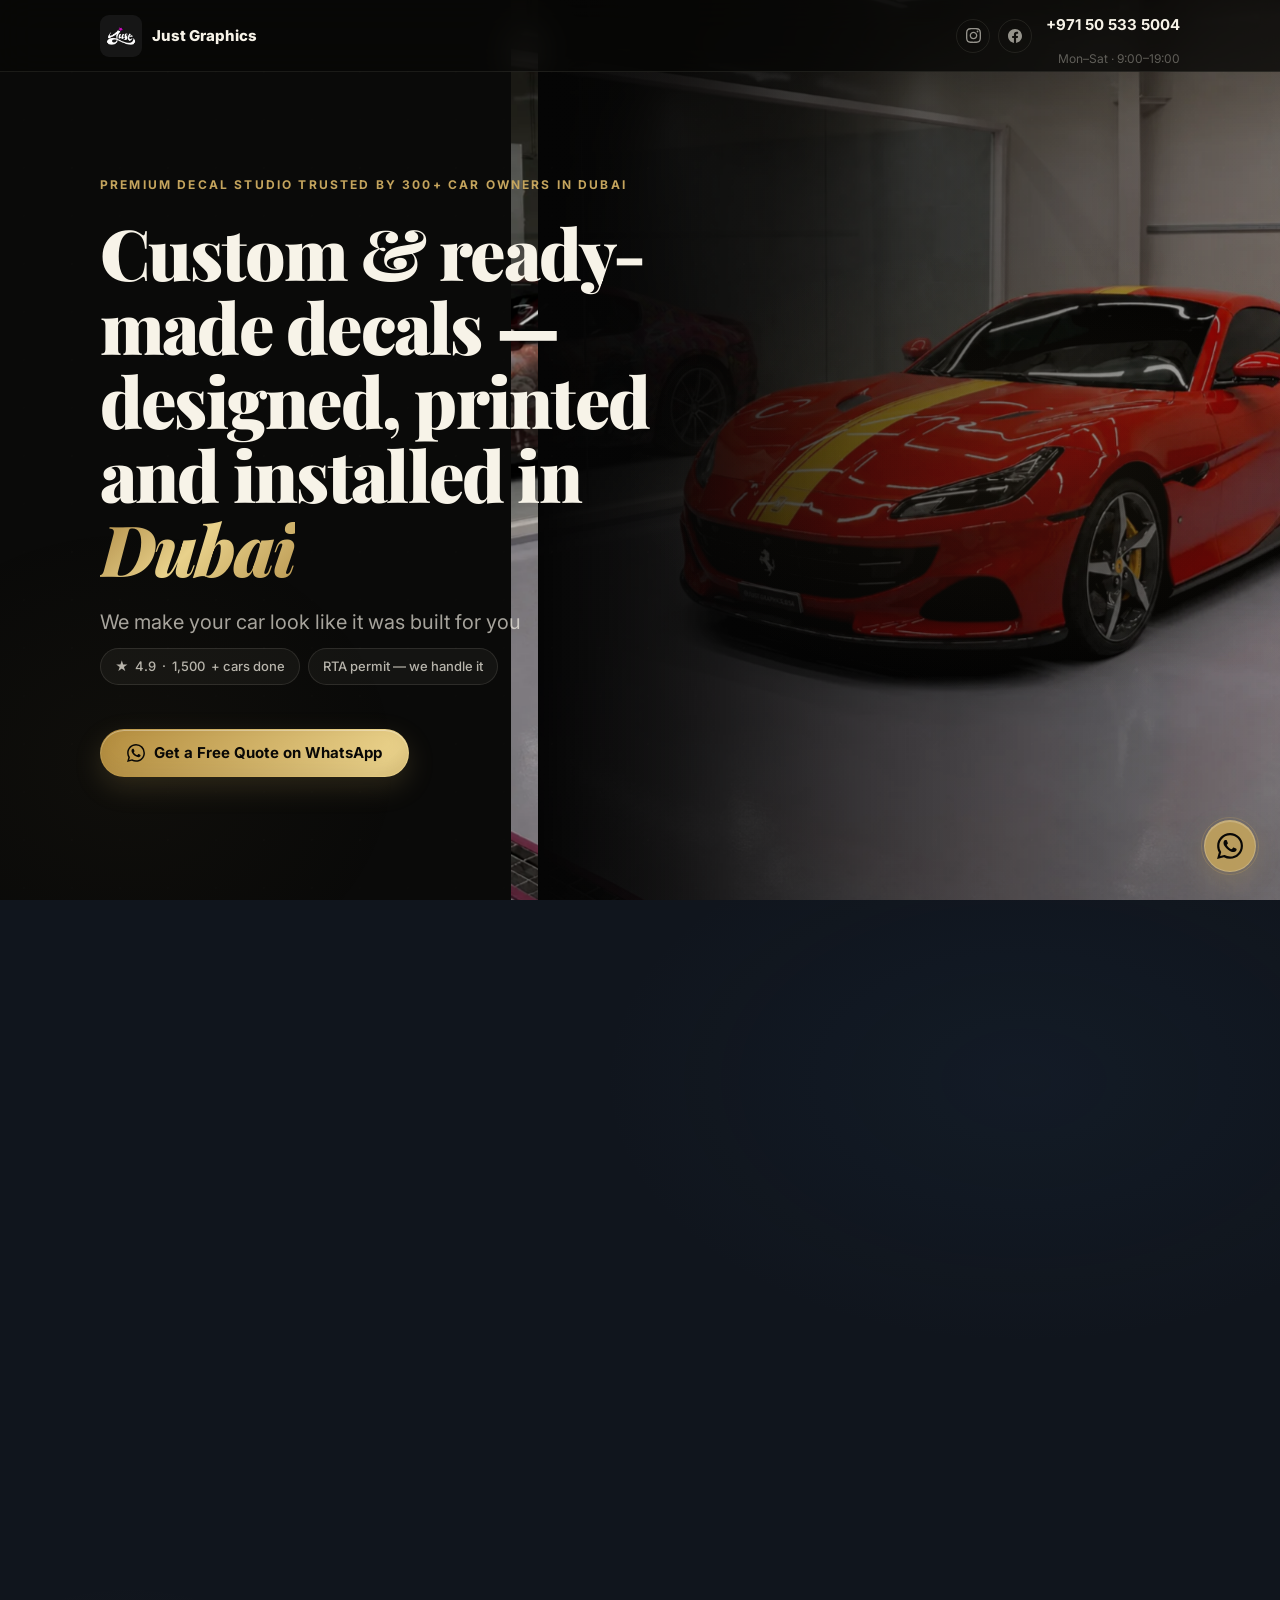
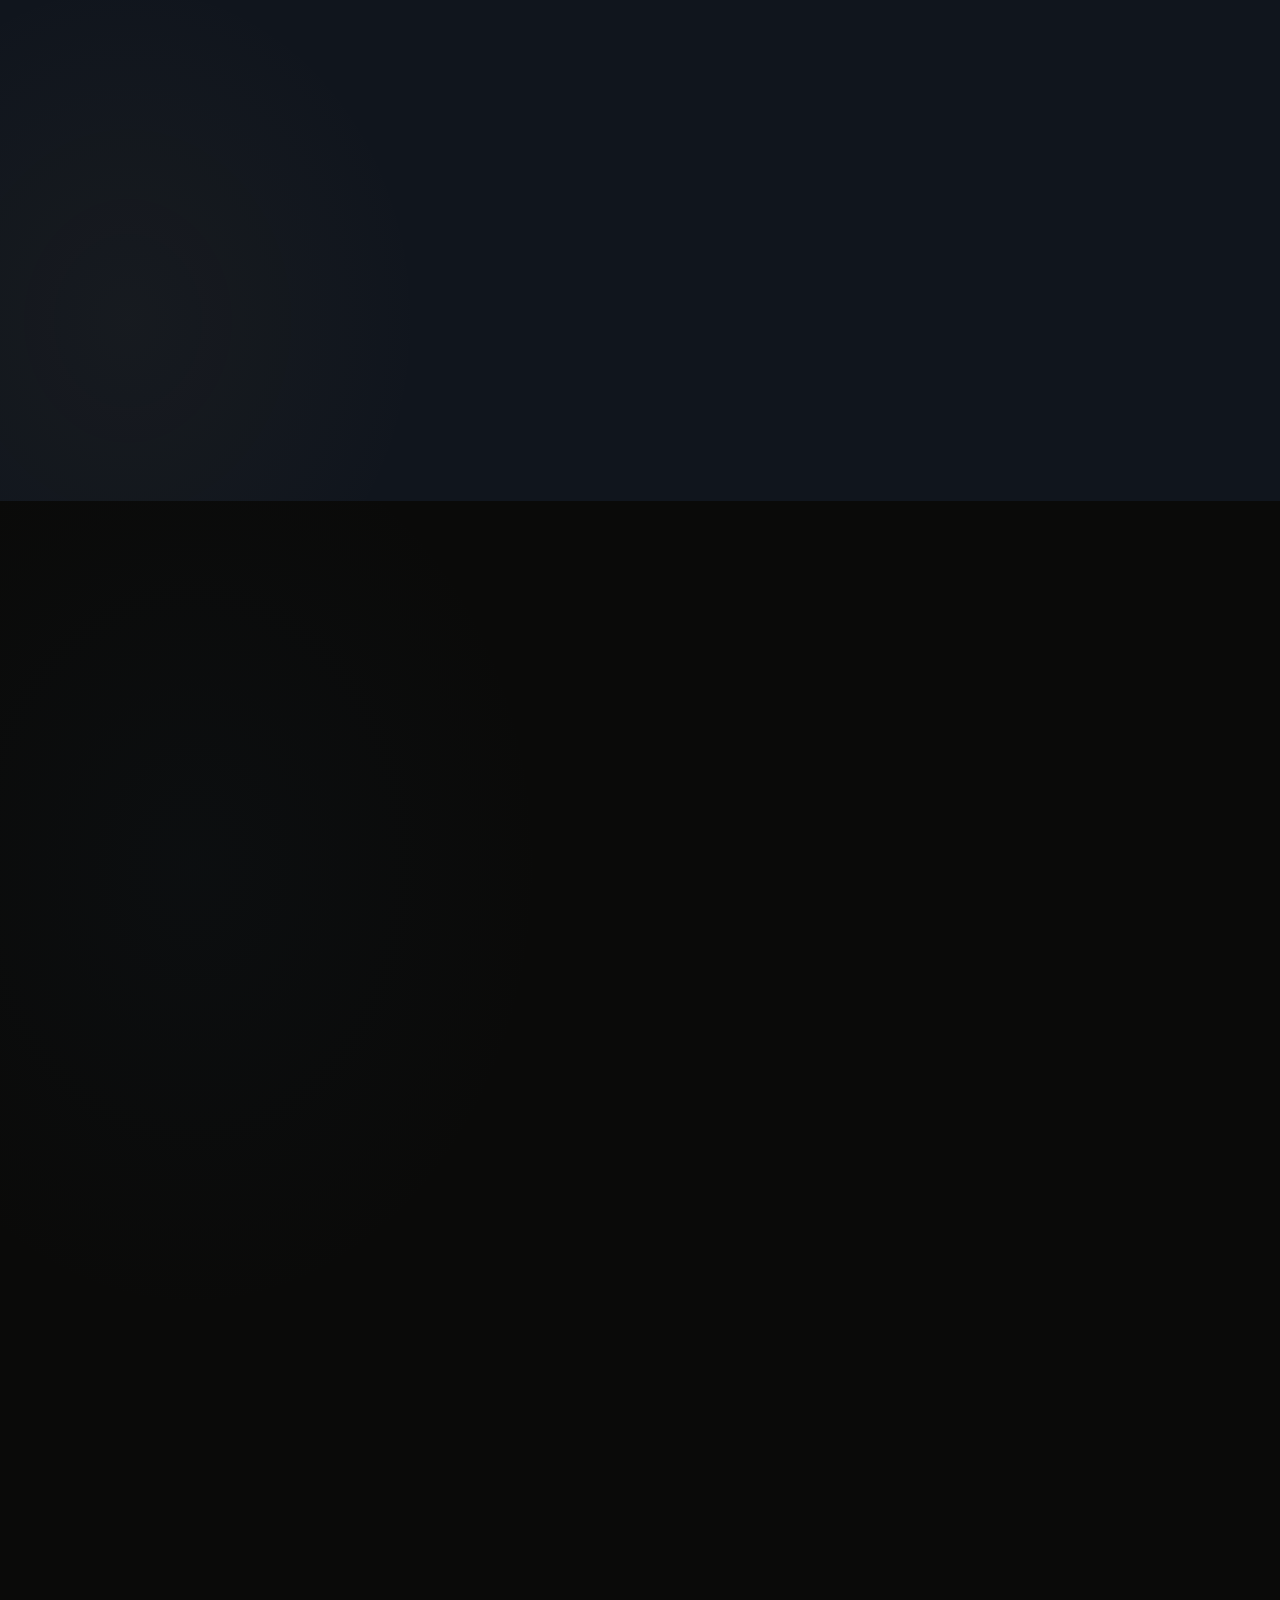
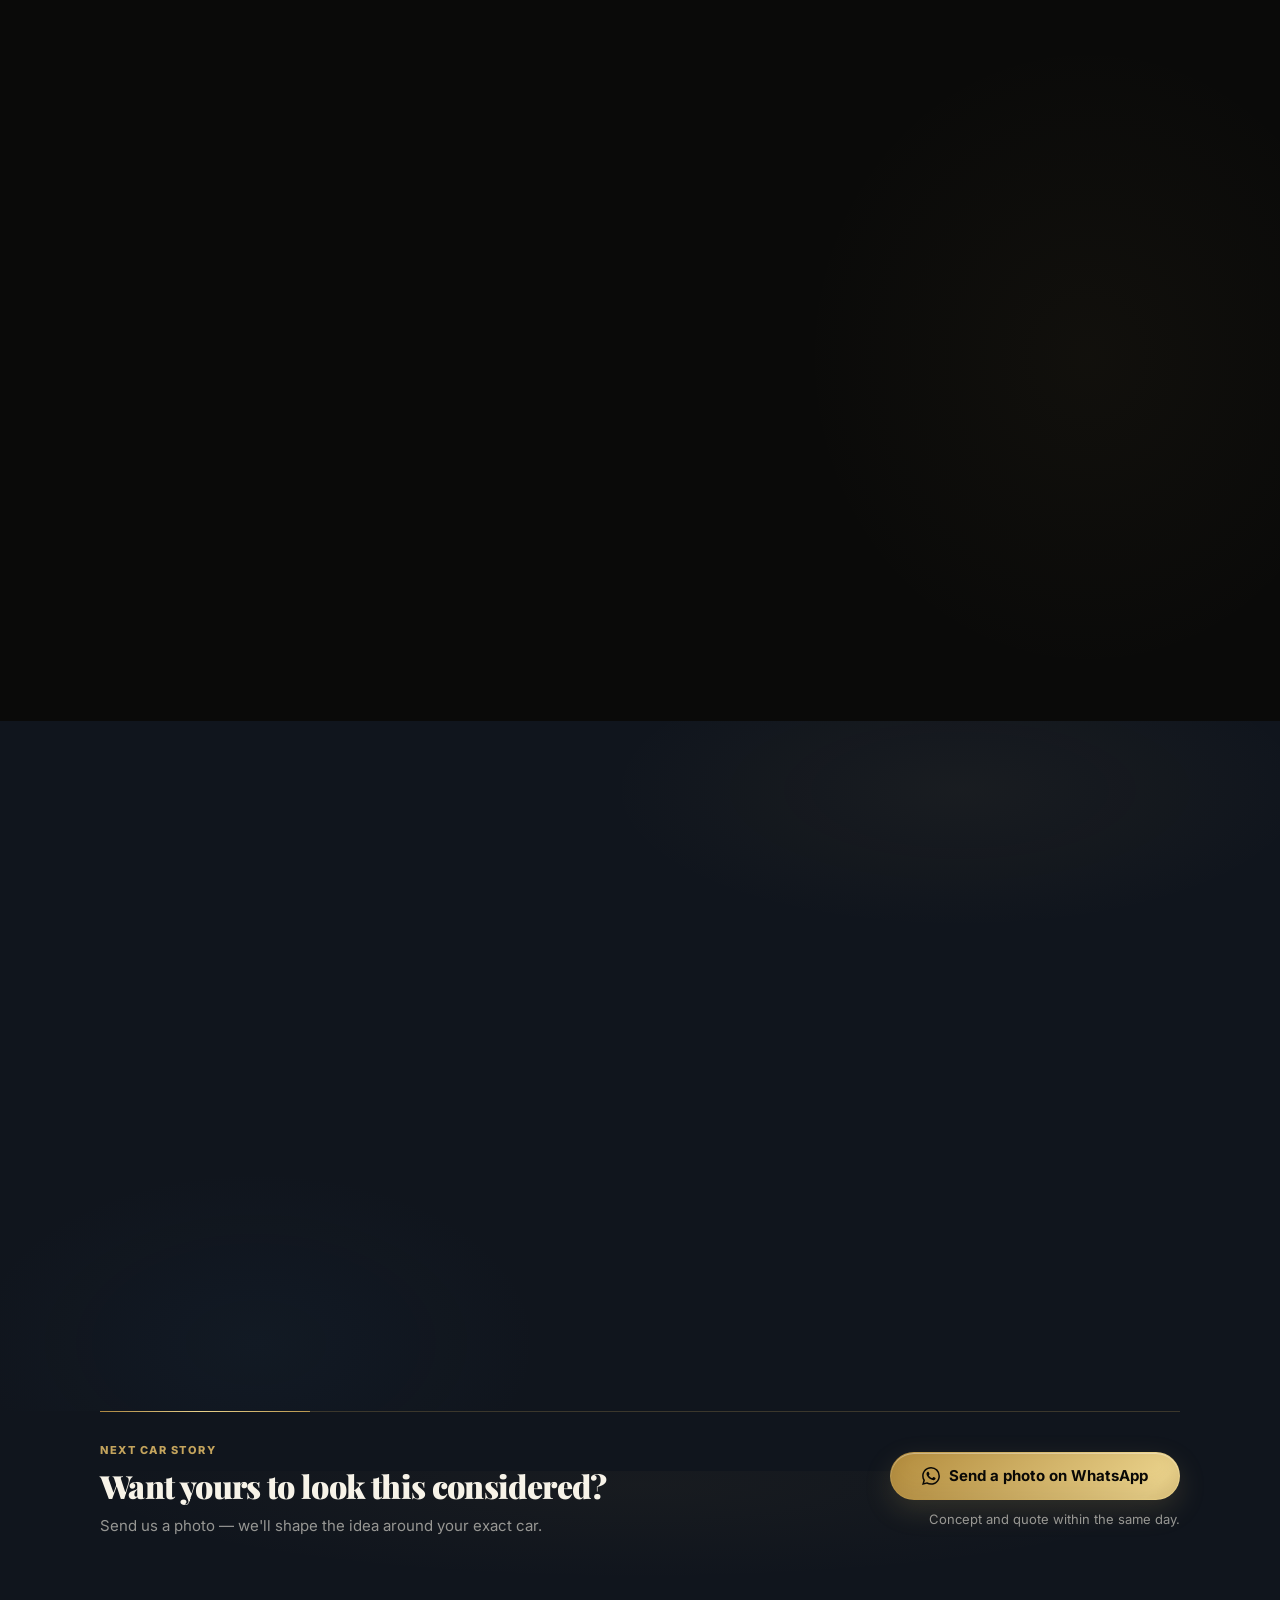
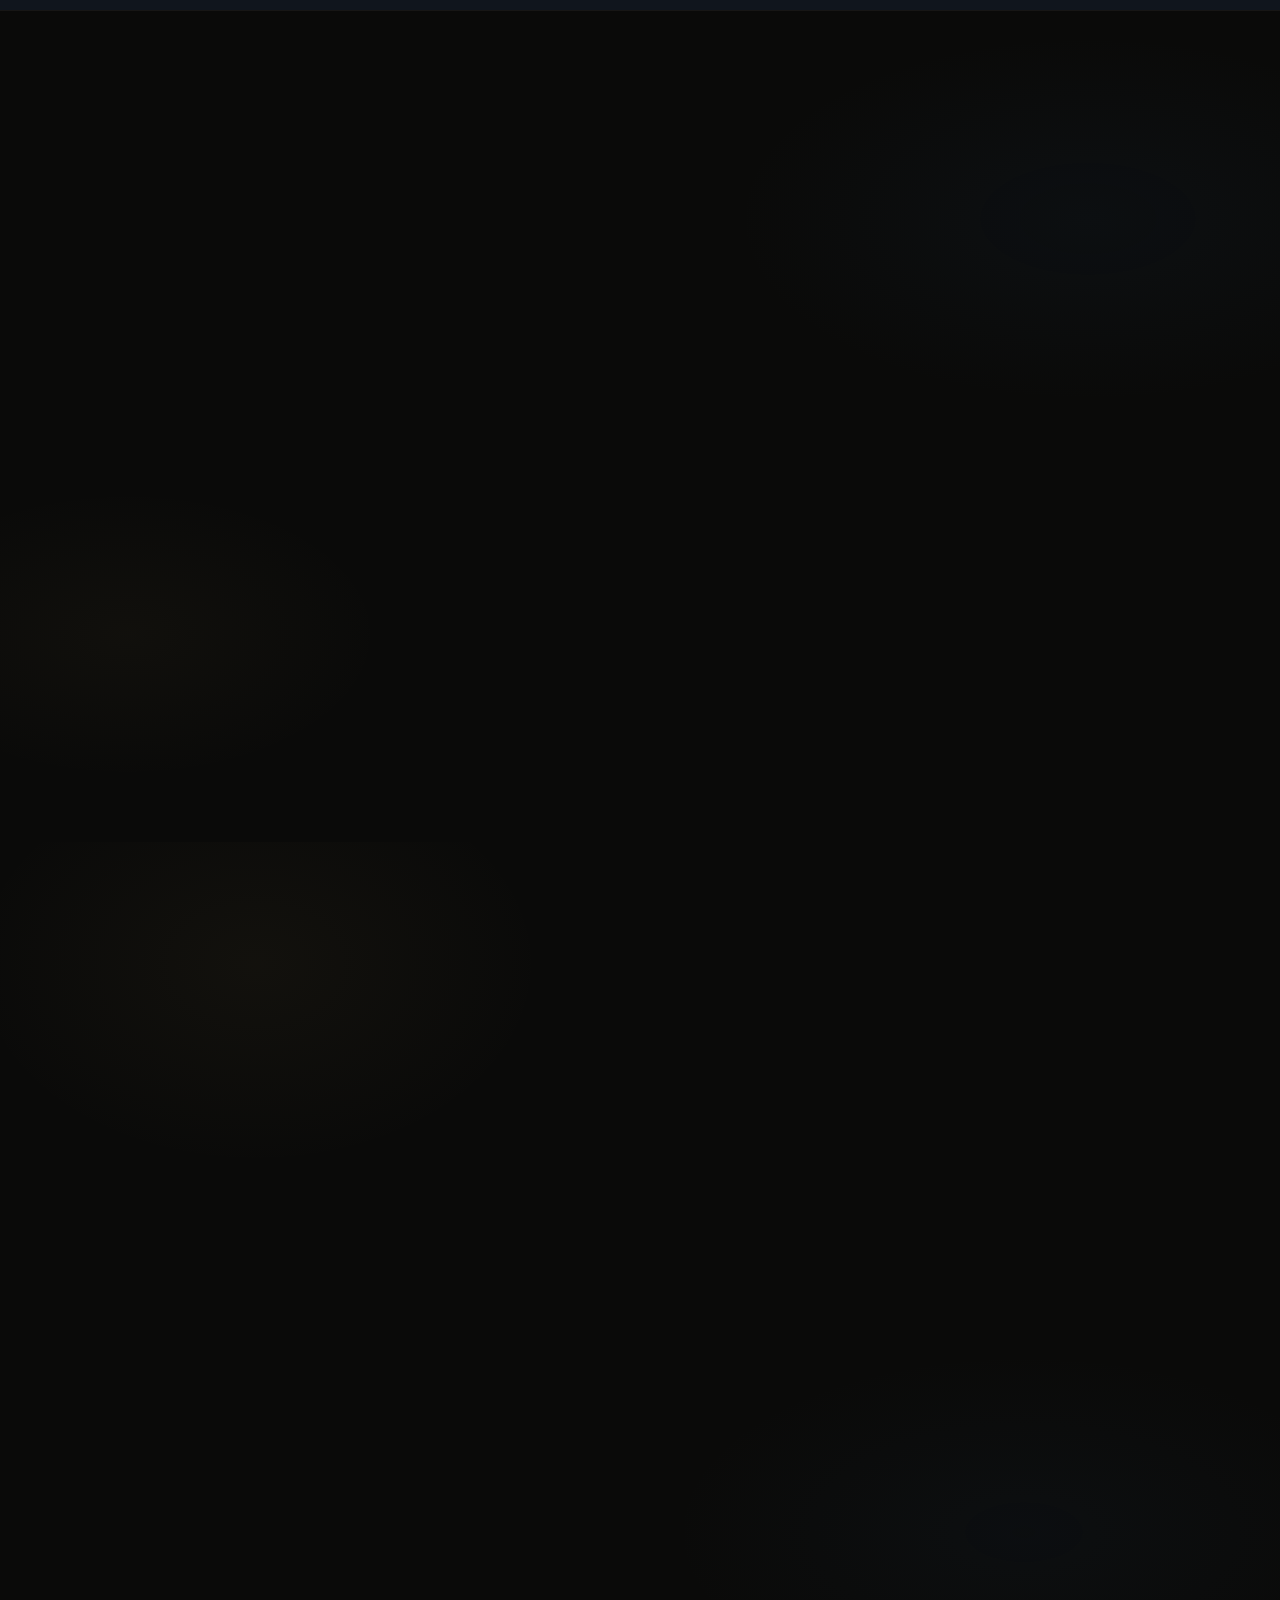
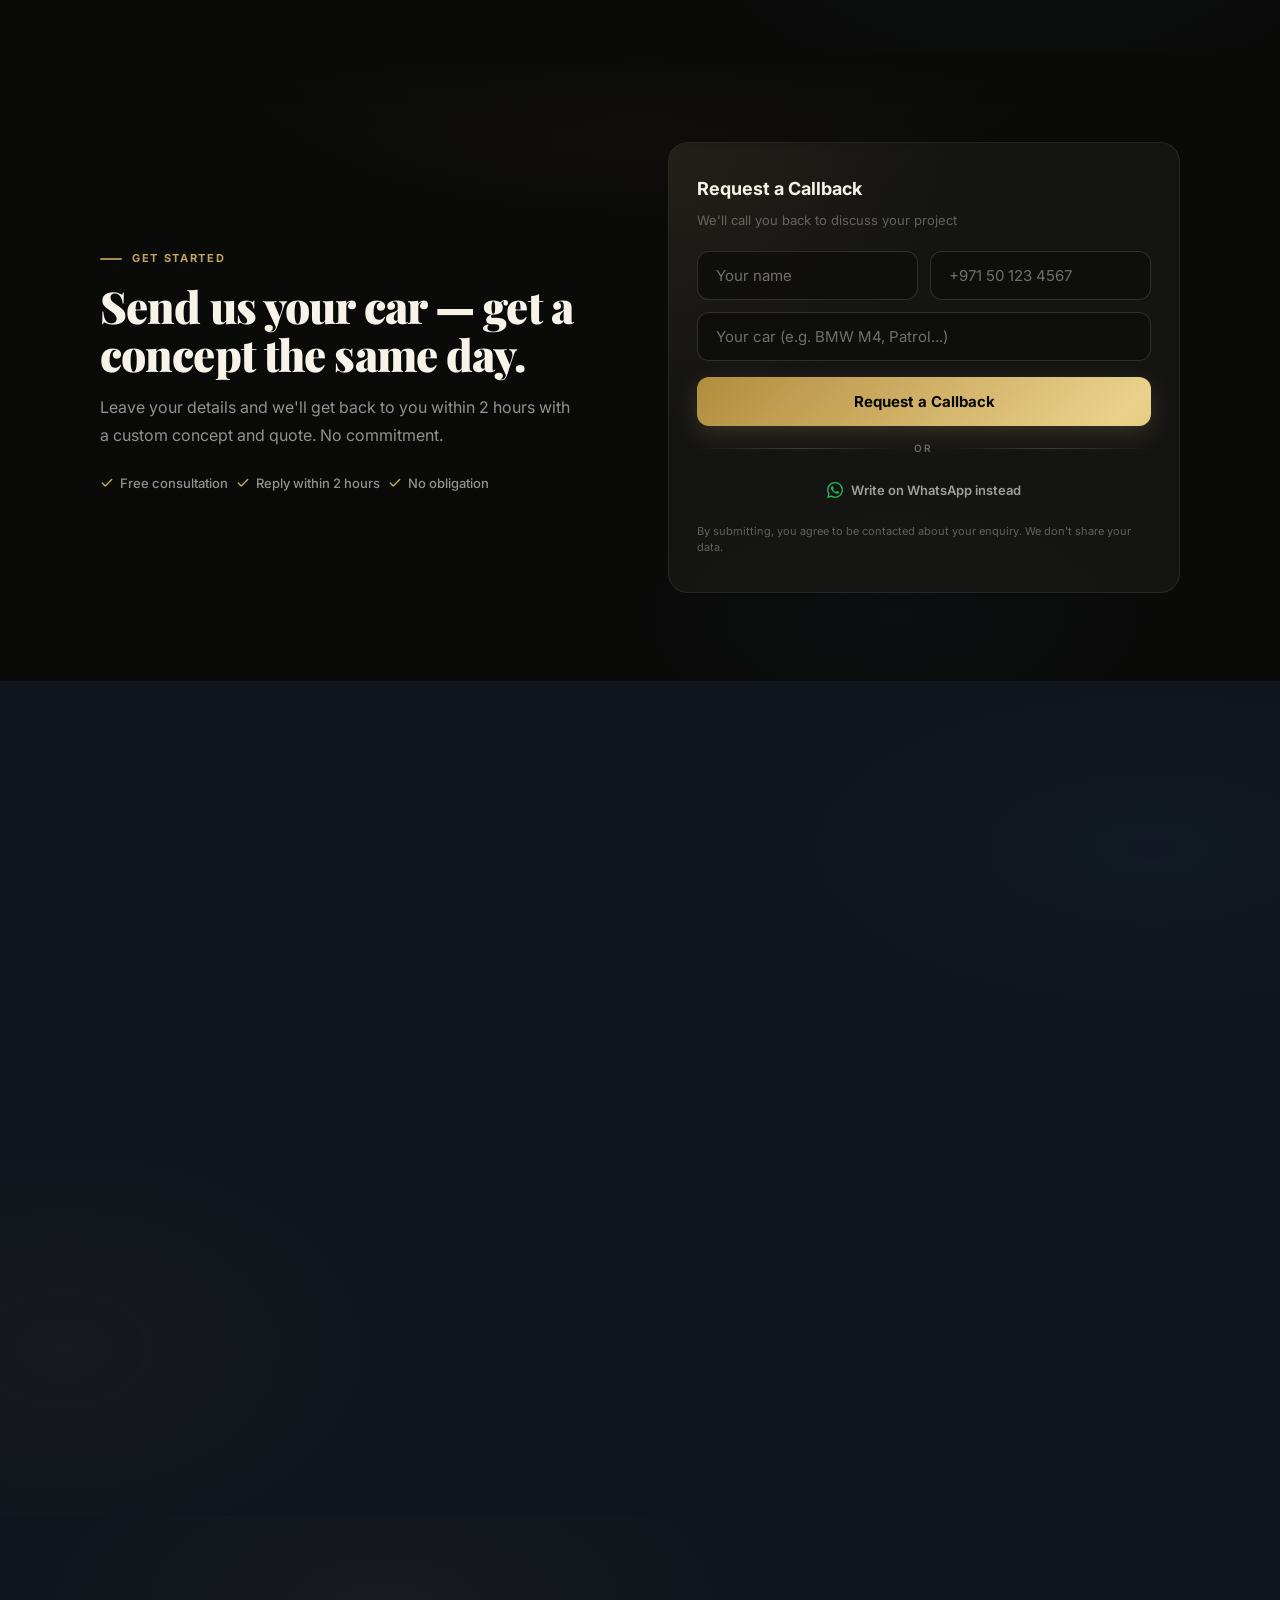
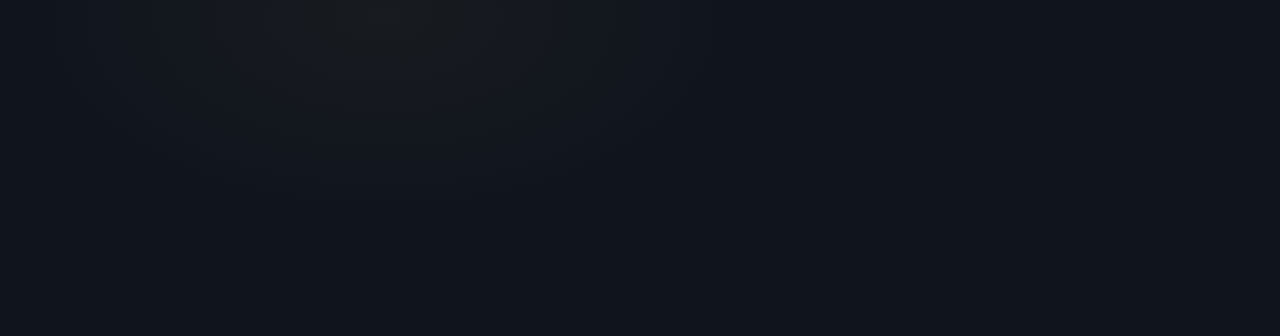
==== commit 5ed62ca7: "Add external_id for Meta CAPI/pixel match quality Generate stable per-browser external_id in localSt" ====
--- a/index.html
+++ b/index.html
@@ -22,7 +22,10 @@
   t.src=v;s=b.getElementsByTagName(e)[0];
   s.parentNode.insertBefore(t,s)}(window, document,'script',
   'https://connect.facebook.net/en_US/fbevents.js');
-  fbq('init', '1759815045191457');
+  window.__extid=(function(){try{var k='jg_extid',v=localStorage.getItem(k);
+    if(!v){v=(Date.now().toString(16)+Math.random().toString(16).slice(2,10)+Math.random().toString(16).slice(2,10)).toLowerCase();localStorage.setItem(k,v);}
+    return v;}catch(e){return '';}})();
+  fbq('init', '1759815045191457', window.__extid ? { external_id: window.__extid } : {});
   fbq('track', 'PageView');
   </script>
   <noscript><img height="1" width="1" style="display:none"
@@ -4432,6 +4435,7 @@
     return {
       fbc: getCookie('_fbc') || '',
       fbp: getCookie('_fbp') || '',
+      externalId: window.__extid || '',
       eventID: 'ev_' + Date.now() + '_' + Math.random().toString(36).slice(2, 9)
     };
   }
@@ -4801,6 +4805,7 @@
         utm: utmParams,
         fbc: meta.fbc,
         fbp: meta.fbp,
+        externalId: meta.externalId,
         eventID: meta.eventID
       };
 
@@ -5073,6 +5078,7 @@
         utm: utmParams,
         fbc: meta2.fbc,
         fbp: meta2.fbp,
+        externalId: meta2.externalId,
         eventID: meta2.eventID
       };
 
@@ -5139,7 +5145,7 @@
       fetch('https://leads.just-graphics.art/submit', {
         method: 'POST',
         headers: { 'Content-Type': 'application/json' },
-        body: JSON.stringify({ event: 'WhatsAppClick', source: 'whatsapp_button', fbc: waMeta.fbc, fbp: waMeta.fbp, eventID: waMeta.eventID })
+        body: JSON.stringify({ event: 'WhatsAppClick', source: 'whatsapp_button', fbc: waMeta.fbc, fbp: waMeta.fbp, externalId: waMeta.externalId, eventID: waMeta.eventID })
       }).catch(function () {});
       return;
     }
@@ -5245,6 +5251,7 @@
         utm: utmParams,
         fbc: meta.fbc,
         fbp: meta.fbp,
+        externalId: meta.externalId,
         eventID: meta.eventID
       };
 
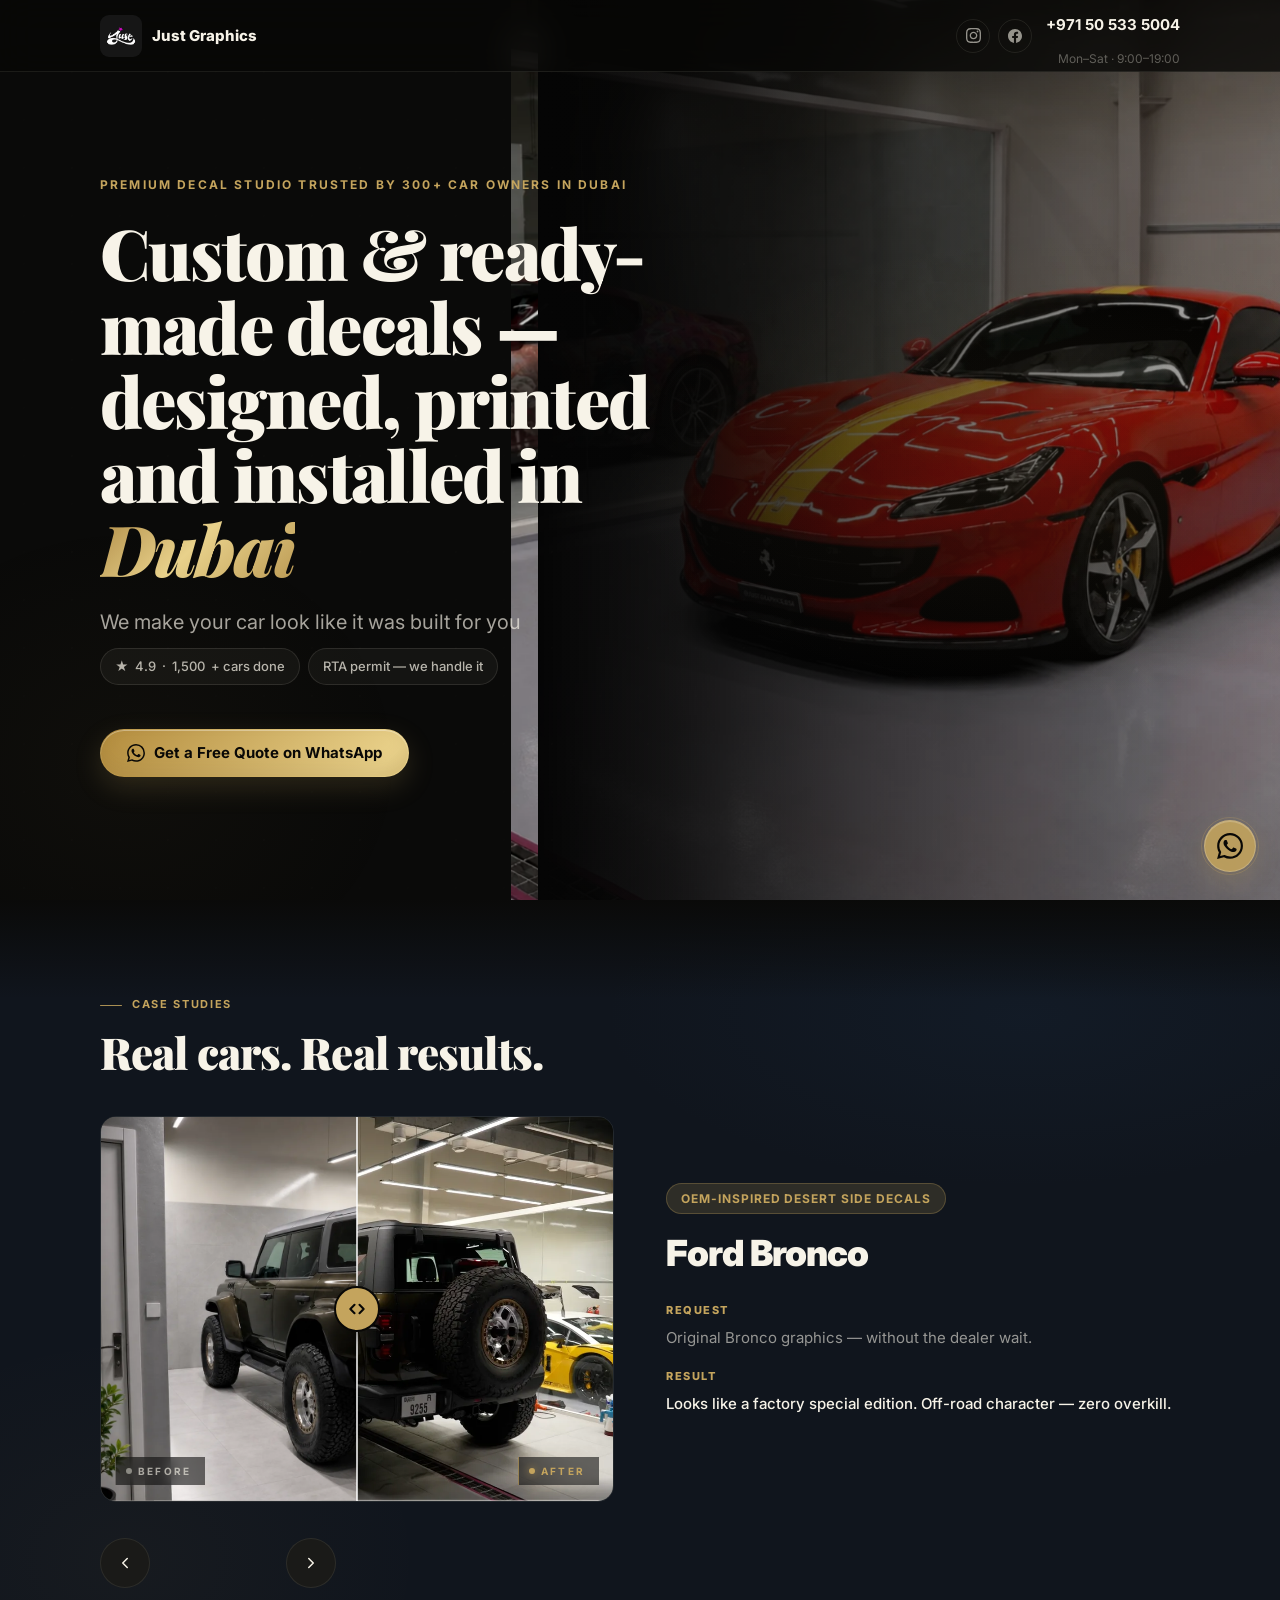
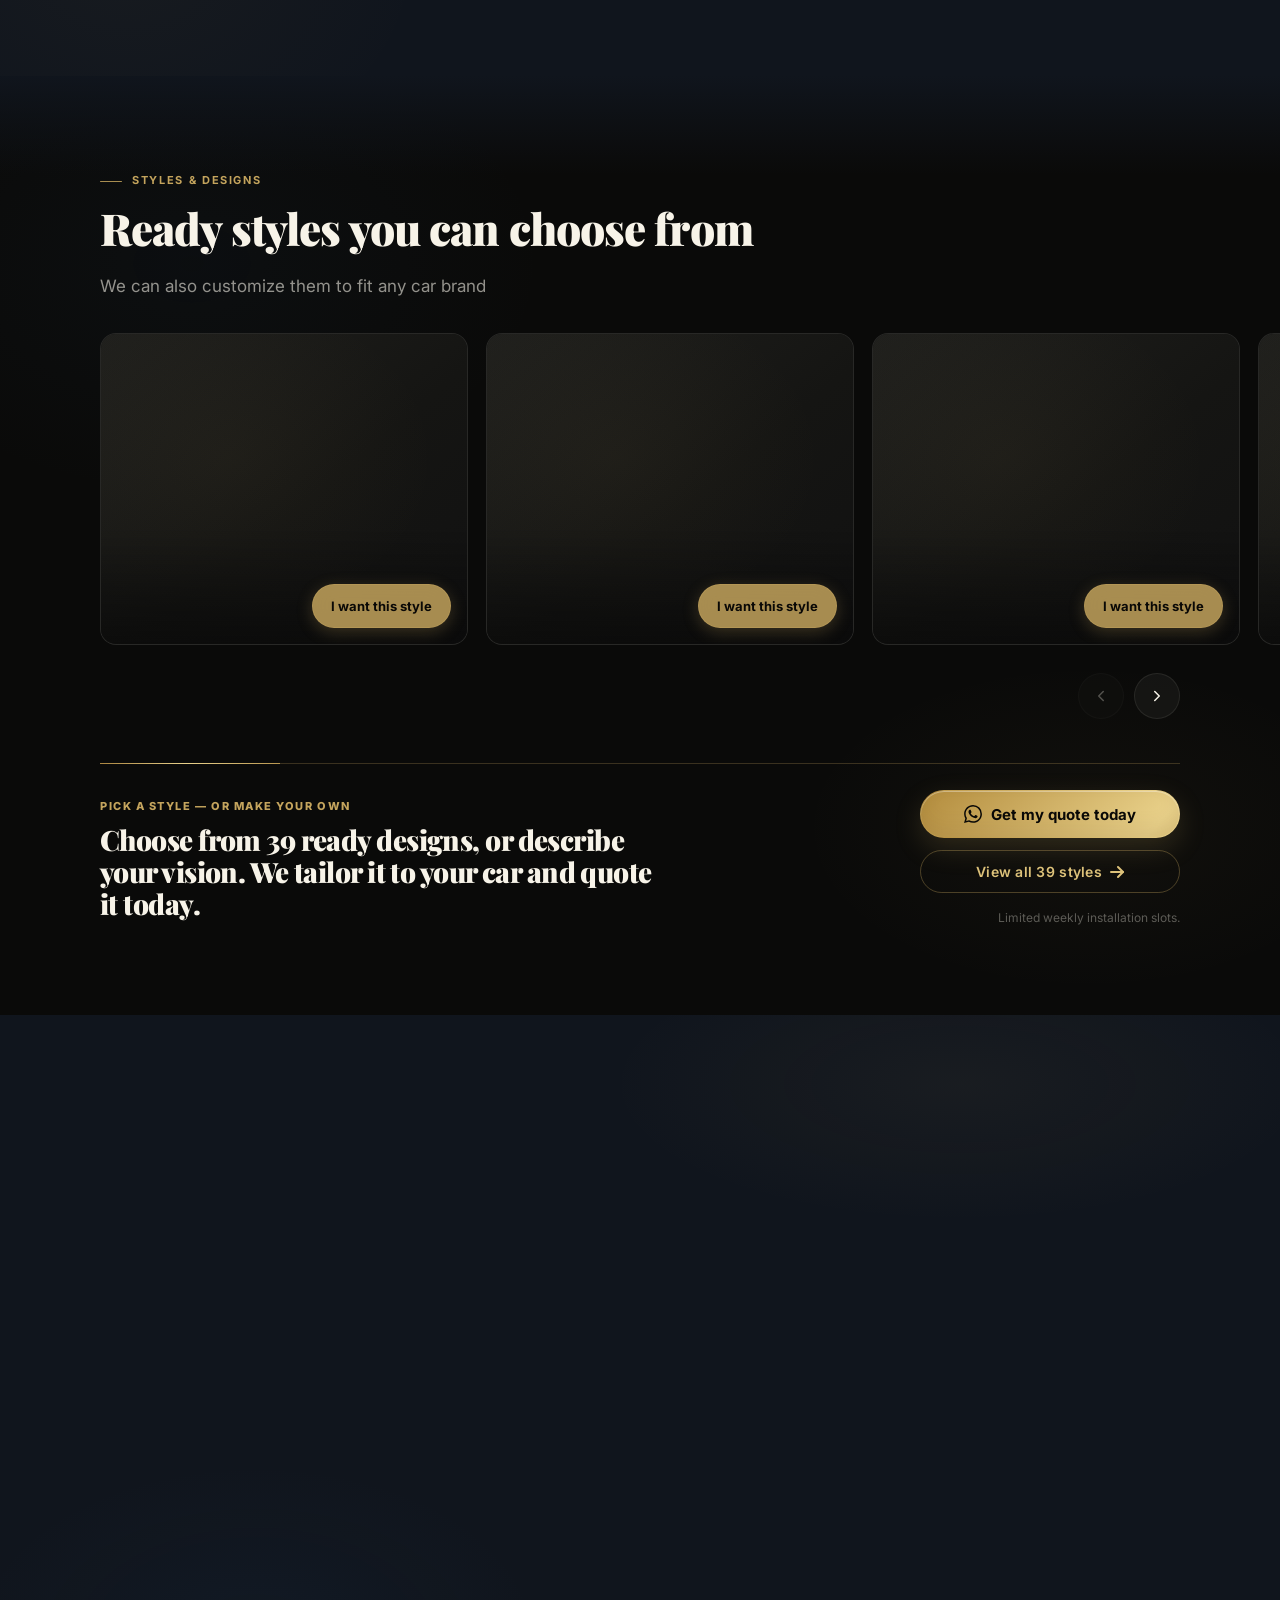
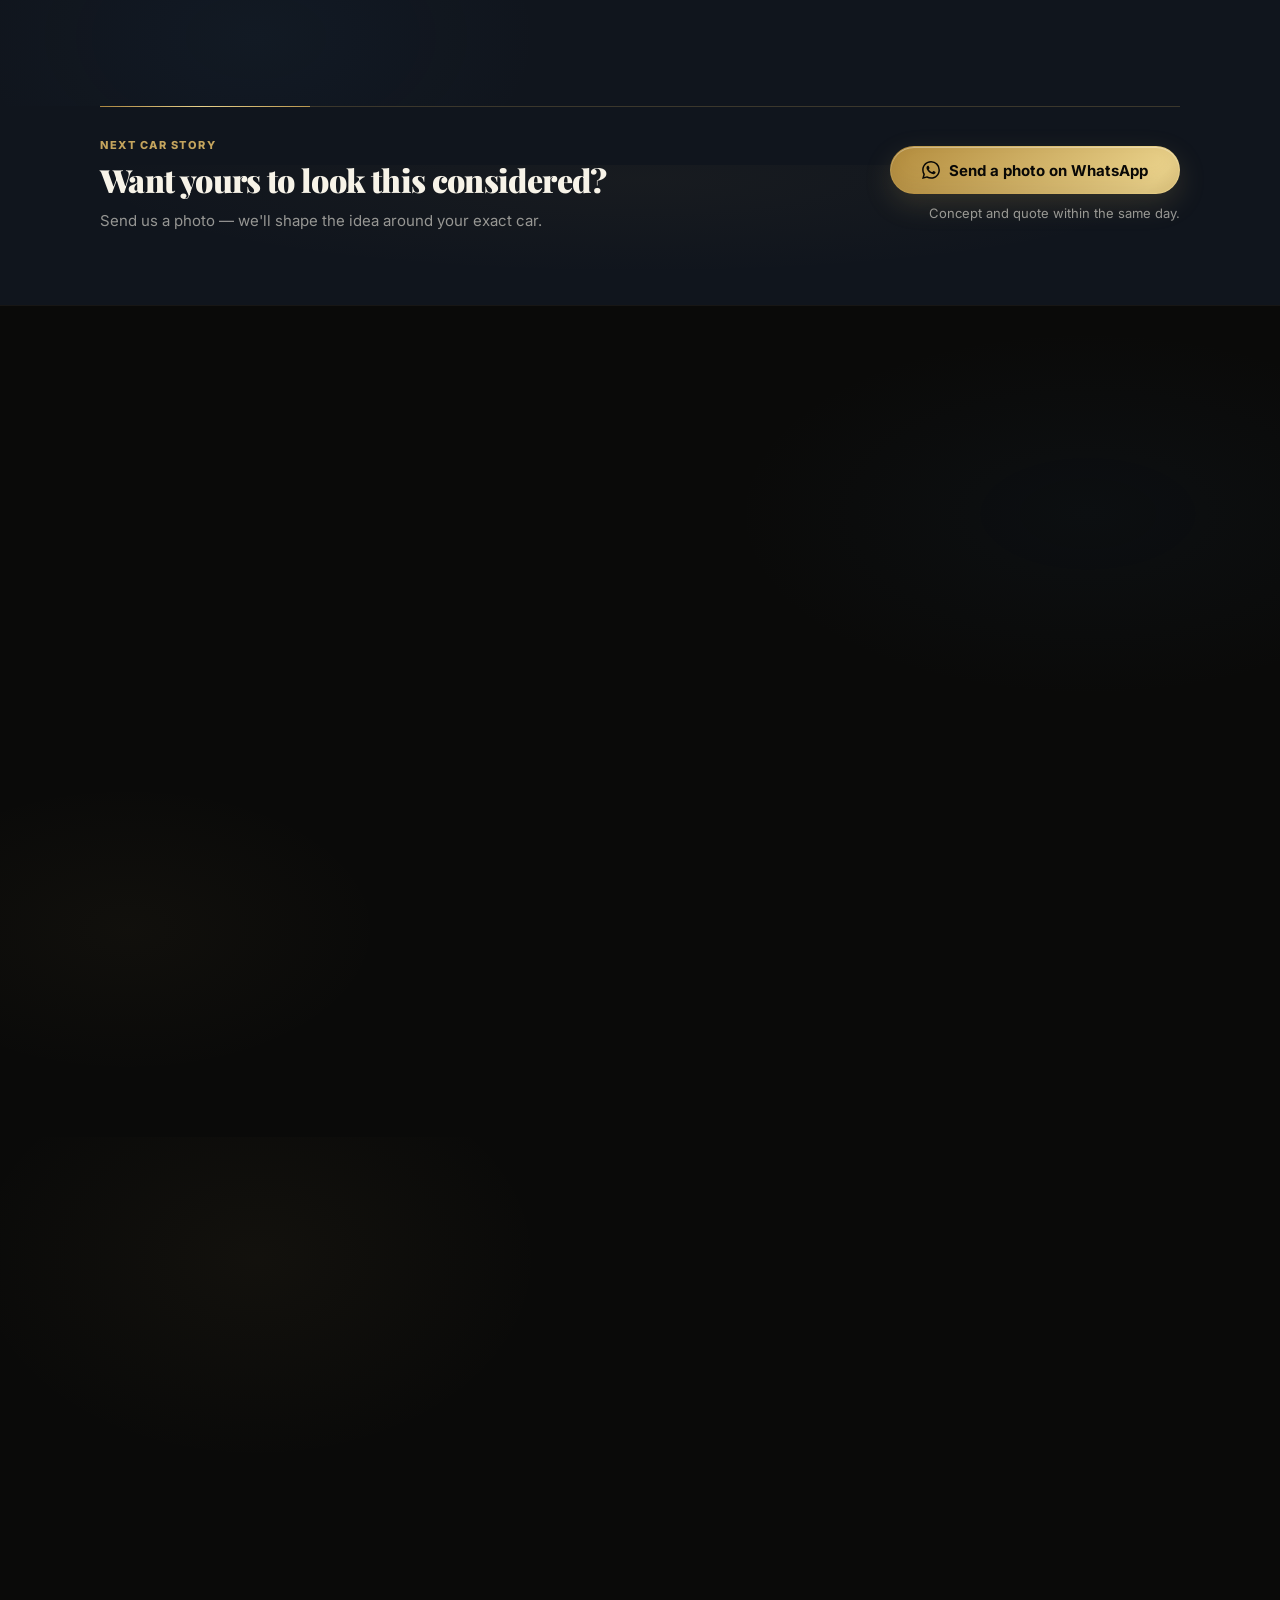
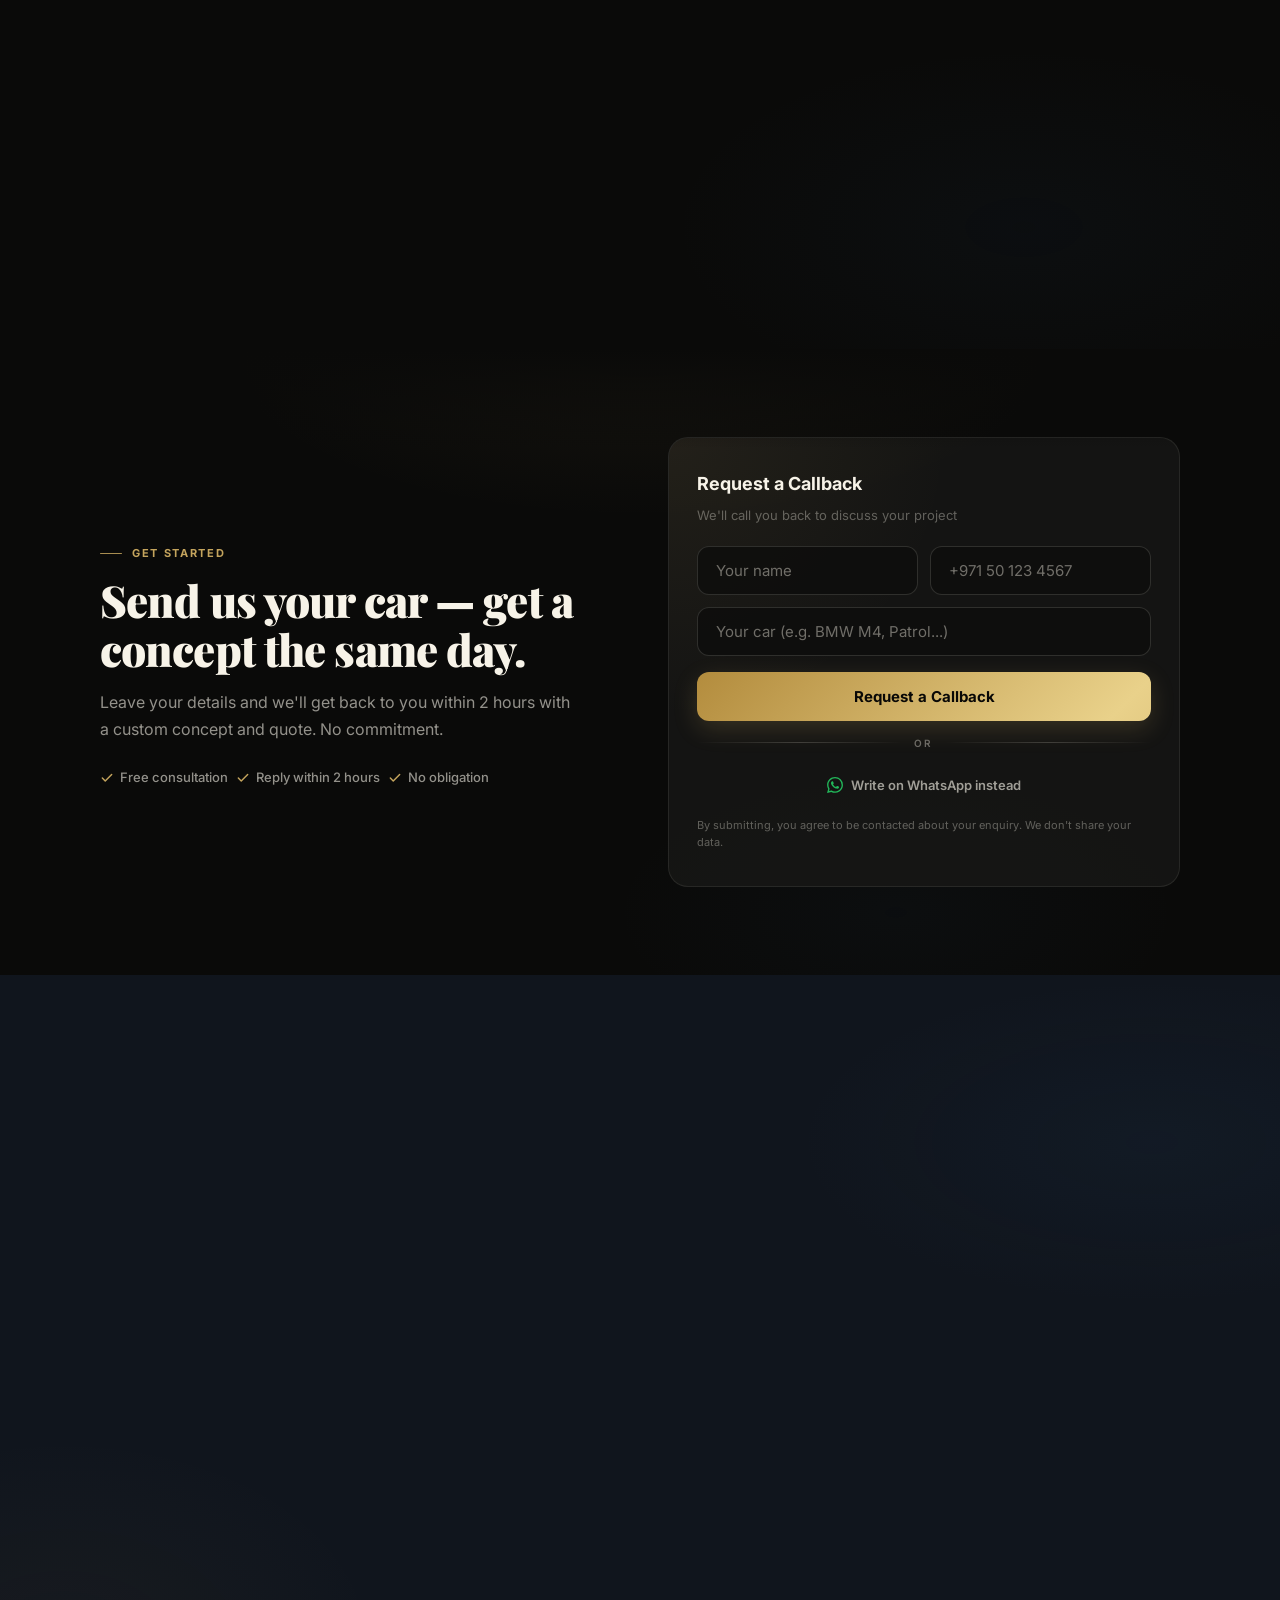
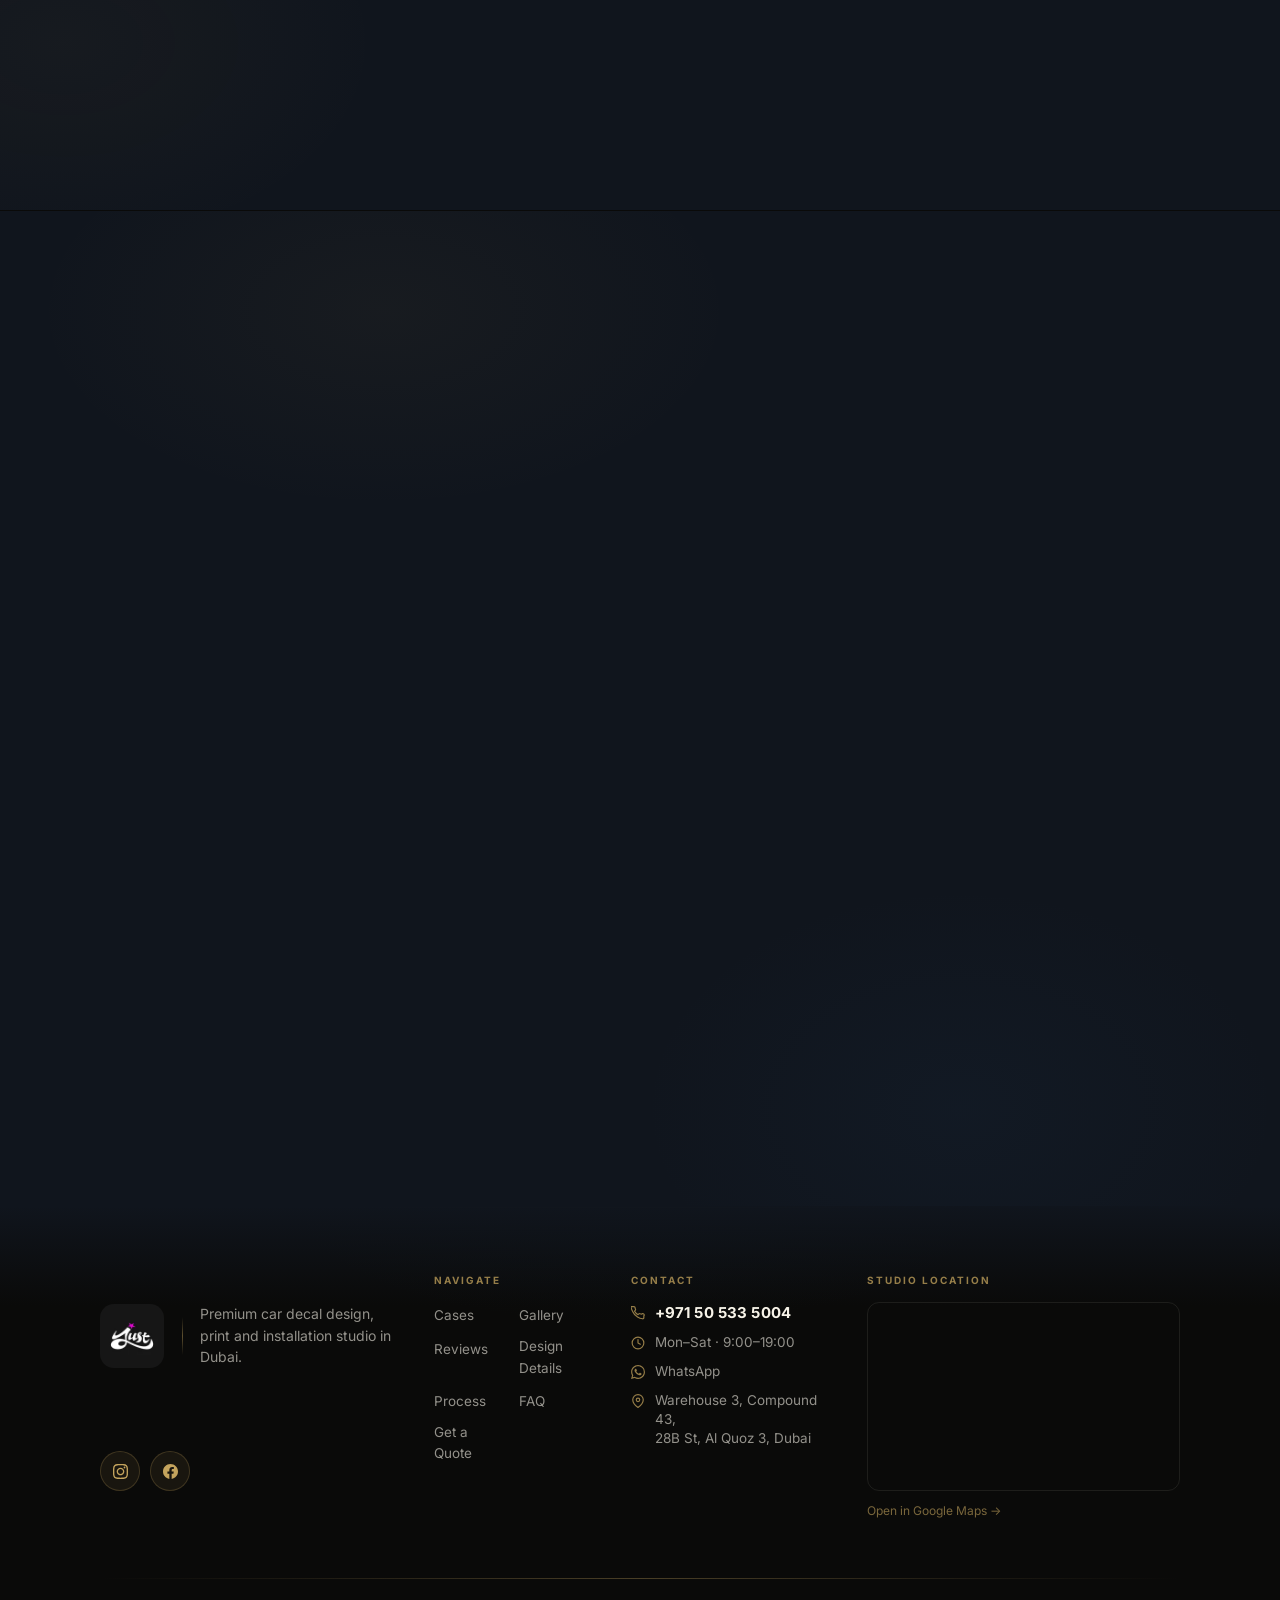
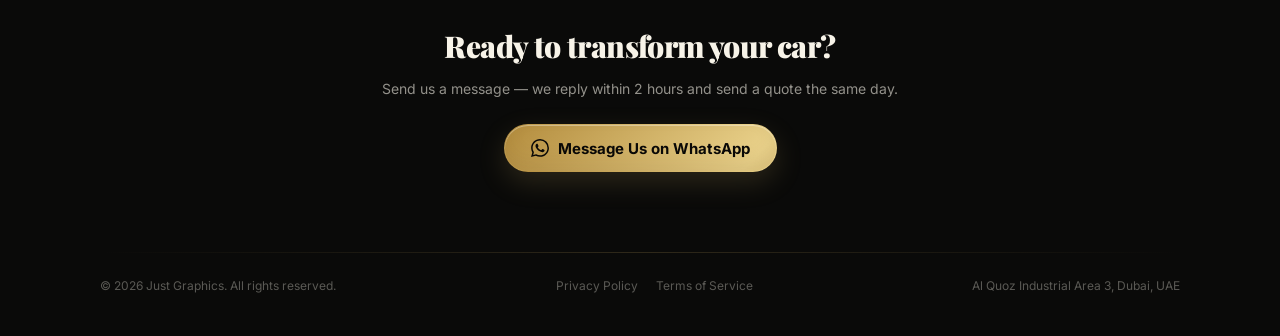
==== commit 017eb301: "Add fullscreen lightbox zoom for catalog photos Catalog grid thumbnails are cropped (object-fit: cov" ====
--- a/index.html
+++ b/index.html
@@ -38,7 +38,7 @@
   <meta property="og:url" content="https://just-graphics.art/">
   <meta property="og:title" content="Just Graphics — Premium Car Decal Studio in Dubai">
   <meta property="og:description" content="Custom &amp; ready-made car decals — designed, printed and installed in Dubai. 17 years of experience. 300+ cars done.">
-  <meta property="og:image" content="https://just-graphics.art/Ferrari%20%D0%BF%D0%BE%D1%81%D0%BB%D0%B5.webp">
+  <meta property="og:image" content="https://just-graphics.art/ferrari-after.webp">
   <meta property="og:image:alt" content="Ferrari with a premium gold stripe by Just Graphics in Dubai">
   <meta property="og:locale" content="en_AE">
 
@@ -46,7 +46,7 @@
   <meta name="twitter:card" content="summary_large_image">
   <meta name="twitter:title" content="Just Graphics — Premium Car Decal Studio in Dubai">
   <meta name="twitter:description" content="Custom &amp; ready-made car decals — designed, printed and installed in Dubai. 17 years of experience. 300+ cars done.">
-  <meta name="twitter:image" content="https://just-graphics.art/Ferrari%20%D0%BF%D0%BE%D1%81%D0%BB%D0%B5.webp">
+  <meta name="twitter:image" content="https://just-graphics.art/ferrari-after.webp">
 
   <script type="application/ld+json">
   {
@@ -55,7 +55,7 @@
     "@id": "https://just-graphics.art/#business",
     "name": "Just Graphics",
     "url": "https://just-graphics.art/",
-    "image": "https://just-graphics.art/Ferrari%20%D0%BF%D0%BE%D1%81%D0%BB%D0%B5.webp",
+    "image": "https://just-graphics.art/ferrari-after.webp",
     "logo": "https://just-graphics.art/logo.webp",
     "description": "Premium car decal design, print and installation studio in Dubai.",
     "telephone": "+971505335004",
@@ -96,3084 +96,13 @@
   <link rel="preload" as="style" href="https://fonts.googleapis.com/css2?family=Inter:wght@400;500;600;700;800;900&family=Playfair+Display:ital,wght@0,700;0,900;1,700;1,900&display=swap" onload="this.onload=null;this.rel='stylesheet'">
   <noscript><link rel="stylesheet" href="https://fonts.googleapis.com/css2?family=Inter:wght@400;500;600;700;800;900&family=Playfair+Display:ital,wght@0,700;0,900;1,700;1,900&display=swap"></noscript>
   <!-- Preload LCP hero image (WebP for modern browsers) -->
-  <link rel="preload" as="image" href="Ferrari после.webp" fetchpriority="high">
+  <link rel="preload" as="image" href="ferrari-after.webp" fetchpriority="high">
   <!-- DNS prefetch for third-party origins used on page -->
   <link rel="dns-prefetch" href="//api.whatsapp.com">
   <link rel="dns-prefetch" href="//maps.google.com">
   <link rel="preconnect" href="https://api.whatsapp.com">
 
-  <style>
-    /* ─── Tokens ─────────────────────────────────── */
-    :root {
-      --bg:         #0A0A09;
-      --bg-surface: #10151D;
-      --bg-card:    #1A1A18;
-      --bg-card-2:  #23231F;
-      --border:     rgba(244,238,221,0.085);
-      --bh:         rgba(244,238,221,0.16);
-      --gold:       #C4A45D;
-      --gold-h:     #DDC27A;
-      --gold-d:     rgba(196,164,93,0.10);
-      --gold-d2:    rgba(196,164,93,0.17);
-      --text:       #F7F3E8;
-      --sub:        rgba(247,243,232,0.58);
-      --muted:      rgba(247,243,232,0.34);
-      --ink:        #090806;
-      --bg-veil:    #050505;
-      --bg-panel:   #0E1218;
-      --bg-media:   #111111;
-      --bg-media-h: #20201D;
-      --bg-media-m: #151513;
-      --font:       'Inter', system-ui, -apple-system, sans-serif;
-      --font-serif: 'Playfair Display', Georgia, 'Times New Roman', serif;
-      --gold-grad:  linear-gradient(135deg, #AA8540 0%, #E8D18B 48%, #B8964F 100%);
-      --steel:      #1A3A5C;
-      --steel-h:    #2A5480;
-      --steel-d:    rgba(26,58,92,0.12);
-      --steel-d2:   rgba(26,58,92,0.22);
-      --steel-grad: linear-gradient(135deg, #1A3A5C 0%, #2E6499 50%, #1A3A5C 100%);
-      --nh:         72px;
-      --mw:         1200px;
-      --rmd:        12px;
-      --rlg:        16px;
-      --rxl:        20px;
-      --t:          0.25s ease;
-    }
-
-    /* ─── Reset ─────────────────────────────────── */
-    *, *::before, *::after { box-sizing: border-box; margin: 0; padding: 0; }
-    html { scroll-behavior: smooth; }
-    body {
-      font-family: var(--font);
-      background:
-        radial-gradient(ellipse 60% 45% at 75% -10%, rgba(196,164,93,0.055), transparent 58%),
-        var(--bg);
-      color: var(--text);
-      line-height: 1.6;
-      -webkit-font-smoothing: antialiased;
-      overflow-x: hidden;
-    }
-    a { color: inherit; text-decoration: none; }
-    button { font-family: var(--font); cursor: pointer; }
-    img { display: block; max-width: 100%; }
-    [inert] { pointer-events: none; }
-
-    @media (prefers-reduced-motion: reduce) {
-      *, *::before, *::after { animation-duration: 0.01ms !important; transition-duration: 0.01ms !important; }
-      [data-animate] { opacity: 1 !important; transform: none !important; }
-      html { scroll-behavior: auto; }
-    }
-
-    /* ─── Container ─────────────────────────────── */
-    .wrap {
-      width: 100%;
-      max-width: var(--mw);
-      margin: 0 auto;
-      padding: 0 24px;
-    }
-    @media (min-width: 768px)  { .wrap { padding: 0 48px; } }
-    @media (min-width: 1280px) { .wrap { padding: 0 60px; } }
-
-    /* ─── Scroll reveal ─────────────────────────── */
-    [data-animate] {
-      opacity: 0;
-      transform: translateY(20px);
-      transition: opacity 0.72s cubic-bezier(0.22,1,0.36,1), transform 0.72s cubic-bezier(0.22,1,0.36,1);
-    }
-    [data-animate].visible { opacity: 1; transform: none; }
-    [data-animate-delay="1"] { transition-delay: 0.10s; }
-    [data-animate-delay="2"] { transition-delay: 0.20s; }
-    [data-animate-delay="3"] { transition-delay: 0.30s; }
-    [data-animate-delay="4"] { transition-delay: 0.40s; }
-
-    .stagger > * {
-      opacity: 0;
-      transform: translateY(20px);
-      transition: opacity 0.62s cubic-bezier(0.22,1,0.36,1), transform 0.62s cubic-bezier(0.22,1,0.36,1);
-    }
-    .stagger.visible > *:nth-child(1) { opacity: 1; transform: none; transition-delay: 0.05s; }
-    .stagger.visible > *:nth-child(2) { opacity: 1; transform: none; transition-delay: 0.15s; }
-    .stagger.visible > *:nth-child(3) { opacity: 1; transform: none; transition-delay: 0.25s; }
-    .stagger.visible > *:nth-child(4) { opacity: 1; transform: none; transition-delay: 0.35s; }
-
-    /* ─── Section ───────────────────────────────── */
-    .section { padding: 64px 0; content-visibility: auto; contain-intrinsic-size: auto 800px; border-top: 1px solid rgba(244,238,221,0.055); position: relative; }
-    /* Soft fade bridges between ALL adjacent sections */
-    .section + .section {
-      border-top: none;
-    }
-    .section + .section::before {
-      content: '';
-      position: absolute;
-      top: -1px; left: 0; right: 0;
-      height: 100px;
-      pointer-events: none;
-      z-index: 0;
-    }
-    .section--dark + .section--surface::before {
-      background: linear-gradient(to bottom, var(--bg) 0%, transparent 100%);
-    }
-    .section--surface + .section--dark::before {
-      background: linear-gradient(to bottom, var(--bg-surface) 0%, transparent 100%);
-    }
-    .section--dark + .section--dark::before {
-      background: linear-gradient(to bottom, var(--bg) 0%, transparent 100%);
-    }
-    .section--surface + .section--surface::before {
-      background: linear-gradient(to bottom, var(--bg-surface) 0%, transparent 100%);
-    }
-    .section > .wrap { position: relative; z-index: 1; }
-    #cases    { contain-intrinsic-size: auto 950px; }
-    #gallery  { contain-intrinsic-size: auto 1100px; }
-    #reviews  { contain-intrinsic-size: auto 1050px; }
-    #faq      { contain-intrinsic-size: auto 900px; }
-    #process  { contain-intrinsic-size: auto 950px; }
-    @media (min-width: 768px) { .section { padding: 88px 0; } }
-    .section--dark    { background: var(--bg); }
-    .section--surface {
-      background:
-        radial-gradient(ellipse 55% 35% at 88% 12%, rgba(42,84,128,0.08) 0%, transparent 55%),
-        radial-gradient(ellipse 35% 45% at 8% 88%, rgba(196,164,93,0.035) 0%, transparent 58%),
-        var(--bg-surface);
-    }
-
-    /* ── Per-section tints: subtle color journey down the page ── */
-    #cases {
-      background:
-        radial-gradient(ellipse 60% 40% at 80% 15%, rgba(42,84,128,0.09) 0%, transparent 55%),
-        radial-gradient(ellipse 40% 50% at 10% 85%, rgba(196,164,93,0.04) 0%, transparent 58%),
-        var(--bg-surface);
-    }
-    #gallery {
-      background:
-        radial-gradient(ellipse 50% 45% at 15% 20%, rgba(42,84,128,0.06) 0%, transparent 55%),
-        radial-gradient(ellipse 45% 35% at 85% 80%, rgba(196,164,93,0.04) 0%, transparent 50%),
-        var(--bg);
-    }
-    #reviews {
-      background:
-        radial-gradient(ellipse 55% 40% at 75% 10%, rgba(196,164,93,0.05) 0%, transparent 50%),
-        radial-gradient(ellipse 40% 45% at 20% 90%, rgba(42,84,128,0.07) 0%, transparent 55%),
-        var(--bg-surface);
-    }
-    #details {
-      background:
-        radial-gradient(ellipse 50% 40% at 85% 25%, rgba(42,84,128,0.07) 0%, transparent 55%),
-        radial-gradient(ellipse 40% 35% at 10% 75%, rgba(196,164,93,0.035) 0%, transparent 50%),
-        var(--bg);
-    }
-    #why-us {
-      background:
-        radial-gradient(ellipse 45% 50% at 20% 15%, rgba(196,164,93,0.045) 0%, transparent 50%),
-        radial-gradient(ellipse 50% 40% at 80% 85%, rgba(42,84,128,0.06) 0%, transparent 55%),
-        var(--bg);
-    }
-    #faq {
-      background:
-        radial-gradient(ellipse 50% 35% at 90% 20%, rgba(42,84,128,0.08) 0%, transparent 55%),
-        radial-gradient(ellipse 45% 45% at 5% 80%, rgba(196,164,93,0.04) 0%, transparent 55%),
-        var(--bg-surface);
-    }
-    #process {
-      background:
-        radial-gradient(ellipse 55% 40% at 30% 10%, rgba(196,164,93,0.045) 0%, transparent 50%),
-        radial-gradient(ellipse 45% 40% at 75% 90%, rgba(42,84,128,0.07) 0%, transparent 55%),
-        var(--bg-surface);
-    }
-
-    .s-eyebrow {
-      display: inline-flex;
-      align-items: center;
-      gap: 10px;
-      font-size: 11px;
-      font-weight: 700;
-      letter-spacing: 0.15em;
-      text-transform: uppercase;
-      color: var(--gold);
-      margin-bottom: 14px;
-    }
-    .s-eyebrow::before {
-      content: '';
-      display: block;
-      width: 22px;
-      height: 1.5px;
-      background: var(--gold);
-      flex-shrink: 0;
-      border-radius: 1px;
-      opacity: 0.85;
-    }
-    .s-title {
-      font-family: var(--font-serif);
-      font-size: clamp(28px, 3.8vw, 44px);
-      font-weight: 900;
-      letter-spacing: -0.02em;
-      line-height: 1.1;
-      margin-bottom: 20px;
-    }
-    .s-sub {
-      font-size: 17px;
-      color: var(--sub);
-      line-height: 1.7;
-      max-width: 520px;
-    }
-
-    /* ─── Buttons ───────────────────────────────── */
-    .btn {
-      display: inline-flex;
-      align-items: center;
-      gap: 9px;
-      padding: 14px 26px;
-      border-radius: 50px;
-      font-size: 15px;
-      font-weight: 600;
-      transition: transform var(--t), box-shadow var(--t), background var(--t), border-color var(--t);
-      border: 1.5px solid transparent;
-      white-space: nowrap;
-      line-height: 1;
-      touch-action: manipulation;
-    }
-    .btn:hover  { transform: translateY(-2px); }
-    .btn:active { transform: translateY(0); }
-    .btn svg    { flex-shrink: 0; }
-
-    .btn-gold {
-      background: linear-gradient(135deg, #B38C3D 0%, #E9D18A 48%, #B9974B 100%);
-      background-size: 200% auto;
-      color: var(--ink);
-      border-color: transparent;
-      box-shadow: 0 10px 28px rgba(196,164,93,0.18), inset 0 1px 0 rgba(255,255,255,0.34), inset 0 -10px 18px rgba(87,61,22,0.10);
-      font-weight: 700;
-    }
-    .btn-gold:hover {
-      background-position: right center;
-      box-shadow: 0 14px 34px rgba(196,164,93,0.26), inset 0 1px 0 rgba(255,255,255,0.42), inset 0 -10px 18px rgba(87,61,22,0.12);
-    }
-    .btn-outline { background: transparent; color: var(--text); border-color: rgba(255,255,255,0.2); }
-    .btn-outline:hover { border-color: rgba(255,255,255,0.45); background: rgba(255,255,255,0.05); }
-
-    /* ─── Focus styles ──────────────────────── */
-    :focus-visible {
-      outline: 2px solid var(--gold);
-      outline-offset: 3px;
-      border-radius: 4px;
-    }
-
-    /* ─── 1. NAV ────────────────────────────────── */
-    .nav {
-      position: fixed;
-      inset: 0 0 auto 0;
-      height: var(--nh);
-      z-index: 900;
-      background: rgba(7,7,6,0.78);
-      backdrop-filter: blur(18px) saturate(120%);
-      -webkit-backdrop-filter: blur(18px) saturate(120%);
-      border-bottom: 1px solid var(--border);
-      transition: background var(--t);
-    }
-    .nav.scrolled { background: rgba(7,7,6,0.96); }
-    .scroll-progress {
-      position: fixed;
-      top: 0; left: 0;
-      height: 2px;
-      width: 0%;
-      background: linear-gradient(90deg, rgba(196,164,93,0.0) 0%, var(--gold) 30%, #F0D98A 60%, var(--gold) 100%);
-      box-shadow: 0 0 10px rgba(196,164,93,0.55);
-      z-index: 999;
-      will-change: width;
-      pointer-events: none;
-      transition: opacity .25s ease;
-    }
-    .nav__inner {
-      display: flex;
-      align-items: center;
-      justify-content: space-between;
-      height: 100%;
-    }
-    .nav__logo { display: flex; align-items: center; gap: 10px; }
-    .nav__logo-img {
-      height: 42px;
-      width: 42px;
-      object-fit: contain;
-      border-radius: 9px;
-      flex-shrink: 0;
-    }
-    .nav__logo-name {
-      display: none;
-      font-size: 15px;
-      font-weight: 800;
-      letter-spacing: 0;
-      color: var(--text);
-      line-height: 1;
-    }
-    @media (min-width: 640px) { .nav__logo-name { display: block; } }
-    .nav__right {
-      display: flex;
-      align-items: center;
-      gap: 14px;
-    }
-    .nav__socials {
-      display: none;
-      gap: 8px;
-    }
-    @media (min-width: 640px) { .nav__socials { display: flex; align-items: center; } }
-    .nav__social {
-      width: 34px; height: 34px;
-      border-radius: 50%;
-      border: 1px solid var(--border);
-      display: flex; align-items: center; justify-content: center;
-      color: var(--sub);
-      transition: border-color var(--t), color var(--t), background var(--t);
-    }
-    .nav__social:hover { border-color: rgba(196,164,93,0.42); color: var(--gold-h); background: var(--gold-d); }
-    .nav__contact {
-      display: flex;
-      flex-direction: column;
-      align-items: flex-end;
-      gap: 2px;
-    }
-    .nav__phone {
-      font-size: 15px;
-      font-weight: 700;
-      color: var(--text);
-      transition: color var(--t);
-      min-height: 44px;
-      display: flex;
-      align-items: center;
-    }
-    .nav__phone:hover { color: var(--gold); }
-    .nav__hours { font-size: 12px; color: var(--muted); }
-    /* Mobile: hide hours, compact phone */
-    @media (max-width: 767px) {
-      .nav__hours { display: none; }
-      .nav__phone { font-size: 14px; }
-      .nav__right { gap: 10px; }
-    }
-    @media (max-width: 419px) {
-      .nav__contact { display: none; }
-    }
-
-    /* ─── 1b. BURGER MENU ──────────────────────── */
-    .burger {
-      display: flex;
-      align-items: center;
-      justify-content: center;
-      width: 44px;
-      height: 44px;
-      background: none;
-      border: 1px solid var(--border);
-      border-radius: 10px;
-      color: var(--text);
-      transition: border-color var(--t), background var(--t);
-      position: relative;
-      z-index: 1001;
-      flex-shrink: 0;
-    }
-    .burger:hover { border-color: var(--bh); background: rgba(255,255,255,0.04); }
-    .burger__line {
-      display: block;
-      width: 18px;
-      height: 2px;
-      background: currentColor;
-      border-radius: 1px;
-      position: relative;
-      transition: background 0.3s ease;
-    }
-    .burger__line::before,
-    .burger__line::after {
-      content: '';
-      position: absolute;
-      left: 0;
-      width: 100%;
-      height: 2px;
-      background: currentColor;
-      border-radius: 1px;
-      transition: transform 0.3s ease, top 0.3s ease;
-    }
-    .burger__line::before { top: -6px; }
-    .burger__line::after  { top:  6px; }
-
-    /* Burger → X morph */
-    .burger.is-active .burger__line { background: transparent; }
-    .burger.is-active .burger__line::before { top: 0; transform: rotate(45deg); }
-    .burger.is-active .burger__line::after  { top: 0; transform: rotate(-45deg); }
-
-    /* Overlay */
-    .menu-overlay {
-      position: fixed;
-      inset: 0;
-      background: rgba(5,5,5,0.65);
-      backdrop-filter: blur(4px);
-      -webkit-backdrop-filter: blur(4px);
-      z-index: 950;
-      opacity: 0;
-      visibility: hidden;
-      transition: opacity 0.35s ease, visibility 0.35s ease;
-    }
-    .menu-overlay.is-open { opacity: 1; visibility: visible; }
-
-    /* Slide-in panel */
-    .menu-panel {
-      position: fixed;
-      top: 0;
-      right: 0;
-      width: min(320px, 85vw);
-      height: 100%;
-      background:
-        radial-gradient(ellipse 80% 50% at 90% 10%, rgba(196,164,93,0.04), transparent 60%),
-        var(--bg);
-      border-left: 1px solid var(--border);
-      z-index: 960;
-      display: flex;
-      flex-direction: column;
-      padding: calc(var(--nh) + 24px) 28px 32px;
-      transform: translateX(100%);
-      transition: transform 0.4s cubic-bezier(0.22, 1, 0.36, 1);
-      overflow-y: auto;
-      -webkit-overflow-scrolling: touch;
-    }
-    .menu-panel.is-open { transform: translateX(0); }
-
-    /* Nav links */
-    .menu-nav { list-style: none; display: flex; flex-direction: column; gap: 0; }
-    .menu-nav__item {
-      border-bottom: 1px solid var(--border);
-    }
-    .menu-nav__item:first-child { border-top: 1px solid var(--border); }
-    .menu-nav__link {
-      display: flex;
-      align-items: center;
-      gap: 12px;
-      padding: 16px 4px;
-      font-size: 15px;
-      font-weight: 600;
-      color: var(--sub);
-      transition: color 0.25s ease, padding-left 0.25s ease;
-      letter-spacing: 0.01em;
-    }
-    .menu-nav__link:hover,
-    .menu-nav__link:focus-visible {
-      color: var(--gold-h);
-      padding-left: 8px;
-    }
-    .menu-nav__num {
-      font-size: 11px;
-      font-weight: 700;
-      color: var(--muted);
-      font-variant-numeric: tabular-nums;
-      min-width: 18px;
-    }
-
-    /* CTA inside menu */
-    .menu-cta {
-      margin-top: auto;
-      padding-top: 28px;
-      display: flex;
-      flex-direction: column;
-      gap: 10px;
-    }
-    .menu-cta .btn { justify-content: center; font-size: 14px; padding: 13px 20px; }
-
-    /* Desktop: hide burger, show nothing extra */
-    @media (min-width: 1024px) {
-      .burger { display: none; }
-      .menu-overlay,
-      .menu-panel { display: none !important; }
-    }
-
-    /* Body scroll lock */
-    body.menu-open { overflow: hidden; }
-
-    /* ─── 2. HERO ───────────────────────────────── */
-    .hero {
-      position: relative;
-      min-height: 100svh;
-      display: flex;
-      align-items: flex-start;
-      padding-top: var(--nh);
-      background: var(--bg);
-      overflow: hidden;
-    }
-    @media (min-width: 768px) { .hero { align-items: center; } }
-
-    /* Hero → first section fade bridge */
-    .hero + .section::before {
-      content: '';
-      position: absolute;
-      top: -1px; left: 0; right: 0;
-      height: 100px;
-      pointer-events: none;
-      z-index: 0;
-      background: linear-gradient(to bottom, var(--bg) 0%, transparent 100%);
-    }
-    .hero + .section { border-top: none; }
-
-    /* Background photo — Ferrari after */
-    .hero__photo {
-      position: absolute;
-      right: 0;
-      top: 0;
-      bottom: 0;
-      width: 58%;
-      pointer-events: none;
-      z-index: 0;
-    }
-    .hero__photo img {
-      width: 100%;
-      height: 100%;
-      object-fit: cover;
-      object-position: 40% 45%;
-      filter: brightness(0.8) saturate(0.9) contrast(1.04);
-      -webkit-user-drag: none;
-      display: block;
-      transform-origin: 60% 55%;
-      animation: heroZoom 28s ease-out forwards;
-    }
-    @keyframes heroZoom {
-      from { transform: scale(1.0); }
-      to   { transform: scale(1.06); }
-    }
-    @media (prefers-reduced-motion: reduce) {
-      .hero__photo img { animation: none; }
-    }
-    .hero__photo::after {
-      content: '';
-      position: absolute;
-      inset: 0;
-      background: linear-gradient(
-        to right,
-        var(--bg-veil) 0%,
-        rgba(5,5,5,0.88) 18%,
-        rgba(5,5,5,0.58) 45%,
-        rgba(5,5,5,0.12) 100%
-      );
-    }
-    @media (max-width: 767px) {
-      .hero__photo { width: 100%; left: 0; }
-      .hero__photo img {
-        filter: brightness(0.58) saturate(0.85) contrast(1.06);
-        object-position: 55% 62%;
-      }
-      .hero__photo::after {
-        background:
-          radial-gradient(ellipse 70% 50% at 60% 58%, rgba(196,164,93,0.10) 0%, rgba(196,164,93,0.04) 38%, transparent 72%),
-          linear-gradient(to bottom, rgba(5,5,5,0.78) 0%, rgba(5,5,5,0.32) 38%, rgba(5,5,5,0.14) 64%, rgba(5,5,5,0.78) 100%),
-          linear-gradient(to right, rgba(5,5,5,0.62) 0%, rgba(5,5,5,0.22) 60%, rgba(5,5,5,0.10) 100%);
-      }
-    }
-
-    /* Ambient glow + dot grid */
-    .hero__glow {
-      position: absolute;
-      inset: 0;
-      pointer-events: none;
-      z-index: 1;
-      background:
-        radial-gradient(ellipse 58% 44% at 82% 52%, rgba(196,164,93,0.08) 0%, transparent 58%),
-        radial-gradient(ellipse 42% 52% at 10% 85%, rgba(196,164,93,0.035) 0%, transparent 52%);
-    }
-    .hero__grid {
-      position: absolute;
-      inset: 0;
-      pointer-events: none;
-      z-index: 2;
-      background-image:
-        radial-gradient(rgba(247,243,232,0.014) 1px, transparent 1px),
-        radial-gradient(rgba(196,164,93,0.010) 1px, transparent 1px);
-      background-size: 48px 48px, 96px 96px;
-      background-position: 0 0, 24px 24px;
-      opacity: 0.5;
-    }
-
-    .hero__content {
-      position: relative;
-      z-index: 3;
-      padding-top: 52px;
-      padding-bottom: 72px;
-      max-width: 640px;
-    }
-    @media (max-width: 767px) { .hero__content { padding-top: 36px; padding-bottom: 64px; } }
-    .hero__eye {
-      font-size: 12px;
-      font-weight: 700;
-      letter-spacing: 0.18em;
-      text-transform: uppercase;
-      color: var(--gold);
-      margin-bottom: 22px;
-      opacity: 0;
-      animation: fadeUp 0.8s ease 0.15s forwards;
-    }
-    .hero__h1 {
-      font-family: var(--font-serif);
-      font-size: clamp(38px, 5.5vw, 76px);
-      font-weight: 900;
-      line-height: 1.05;
-      letter-spacing: -0.025em;
-      margin-bottom: 20px;
-      opacity: 0;
-      animation: fadeUp 0.8s ease 0.25s forwards;
-    }
-    .hero__h1 em {
-      font-style: italic;
-      background: var(--gold-grad);
-      -webkit-background-clip: text;
-      -webkit-text-fill-color: transparent;
-      background-clip: text;
-    }
-    .hero__sub {
-      font-size: clamp(16px, 1.8vw, 20px);
-      color: rgba(247,243,232,0.66);
-      line-height: 1.6;
-      margin-bottom: 10px;
-      max-width: 460px;
-      opacity: 0;
-      animation: fadeUp 0.8s ease 0.35s forwards;
-    }
-    .hero__support {
-      font-size: 14px;
-      color: rgba(247,243,232,0.62);
-      margin-bottom: 38px;
-      opacity: 0;
-      animation: fadeUp 0.8s ease 0.40s forwards;
-    }
-    .badges {
-      display: flex;
-      flex-wrap: wrap;
-      gap: 8px;
-      margin-bottom: 44px;
-      opacity: 0;
-      animation: fadeUp 0.8s ease 0.48s forwards;
-    }
-    .badge {
-      display: inline-flex;
-      align-items: center;
-      gap: 6px;
-      padding: 7px 14px;
-      background: rgba(247,243,232,0.045);
-      border: 1px solid rgba(247,243,232,0.105);
-      border-radius: 50px;
-      font-size: 13px;
-      font-weight: 500;
-      color: rgba(247,243,232,0.72);
-      white-space: nowrap;
-    }
-    .badge--steel {
-      background: rgba(26,58,92,0.20);
-      border-color: rgba(42,84,128,0.40);
-      color: rgba(160,205,245,0.85);
-    }
-    .hero__cta { opacity: 0; animation: fadeUp 0.8s ease 0.56s forwards; display: flex; flex-wrap: wrap; gap: 12px; align-items: center; }
-
-
-    @keyframes fadeUp {
-      from { opacity: 0; transform: translateY(22px); }
-      to   { opacity: 1; transform: none; }
-    }
-
-    /* ─── 4. DETAILS CARDS ──────────────────────── */
-    .details-header { margin-bottom: 40px; }
-    .details-grid {
-      display: grid;
-      grid-template-columns: 1fr;
-      gap: 1px;
-      border: 1px solid var(--border);
-      border-radius: var(--rxl);
-      overflow: hidden;
-      background: var(--border);
-    }
-    @media (min-width: 600px)  { .details-grid { grid-template-columns: repeat(2,1fr); } }
-    @media (min-width: 1024px) { .details-grid { grid-template-columns: repeat(3,1fr); } }
-
-    .detail-card {
-      background: rgba(26,26,24,0.74);
-      border: 0;
-      border-radius: 0;
-      padding: 32px 26px 34px;
-      position: relative;
-      overflow: hidden;
-      transition: border-color var(--t), background var(--t), transform var(--t), box-shadow var(--t);
-    }
-    /* Subtle dot-grid texture */
-    .detail-card::before {
-      content: '';
-      position: absolute;
-      inset: 0;
-      border-radius: inherit;
-      background:
-        linear-gradient(135deg, rgba(255,255,255,0.035), transparent 42%),
-        radial-gradient(rgba(247,243,232,0.025) 1px, transparent 1px);
-      background-size: auto, 18px 18px;
-      pointer-events: none;
-      z-index: 0;
-    }
-    .detail-card > * { position: relative; z-index: 1; }
-    .detail-card:hover {
-      background: rgba(35,35,31,0.92);
-      transform: translateY(-2px);
-      box-shadow: inset 0 0 0 1px rgba(196,164,93,0.24), 0 18px 38px -22px rgba(0,0,0,0.6);
-    }
-    .detail-card:hover .detail-card__num { opacity: 0.85; transform: translateX(2px); }
-    .detail-card__num {
-      font-family: var(--font-serif);
-      font-size: 50px;
-      font-weight: 900;
-      font-style: italic;
-      background: var(--gold-grad);
-      -webkit-background-clip: text;
-      -webkit-text-fill-color: transparent;
-      background-clip: text;
-      opacity: 0.55;
-      letter-spacing: -0.025em;
-      line-height: 1;
-      margin-bottom: 18px;
-      transition: opacity var(--t), transform var(--t);
-    }
-    .detail-card__title { font-size: 17px; font-weight: 700; margin-bottom: 10px; line-height: 1.3; }
-    .detail-card__body  { font-size: 14px; color: var(--sub); line-height: 1.7; }
-
-    /* ─── 5. WHY CHOOSE US ──────────────────────── */
-    .choose-header { margin-bottom: 40px; }
-    .gold-line { width: 44px; height: 3px; background: var(--gold); border-radius: 2px; margin-bottom: 24px; }
-    .choose-grid {
-      display: grid;
-      grid-template-columns: 1fr;
-      gap: 1px;
-      border: 1px solid var(--border);
-      border-radius: var(--rxl);
-      overflow: hidden;
-      background: var(--border);
-    }
-    @media (min-width: 768px)  { .choose-grid { grid-template-columns: repeat(2,1fr); gap: 1px; } }
-    @media (min-width: 1024px) { .choose-grid { grid-template-columns: repeat(3,1fr); } }
-
-    .choose-card {
-      background: rgba(26,26,24,0.76);
-      border: 0;
-      border-radius: 0;
-      padding: 34px 30px 36px;
-      position: relative;
-      overflow: hidden;
-      transition: background var(--t), transform var(--t), border-color var(--t), box-shadow var(--t);
-    }
-    /* Top-left gold shimmer */
-    .choose-card::before {
-      content: '';
-      position: absolute;
-      top: 0; left: 0;
-      width: 240px; height: 240px;
-      background: radial-gradient(ellipse at 0% 0%, rgba(196,164,93,0.10) 0%, transparent 66%);
-      pointer-events: none;
-      z-index: 0;
-      transition: opacity var(--t), transform 0.5s ease;
-    }
-    .choose-card > * { position: relative; z-index: 1; }
-    .choose-card:hover {
-      background: rgba(35,35,31,0.92);
-      transform: translateY(-2px);
-      box-shadow: inset 0 0 0 1px rgba(196,164,93,0.22), 0 18px 40px -22px rgba(0,0,0,0.6);
-    }
-    .choose-card:hover::before { transform: scale(1.18); opacity: 1.2; }
-    .choose-card:hover .choose-card__icon {
-      background: rgba(196,164,93,0.20);
-      border-color: rgba(196,164,93,0.45);
-      box-shadow: 0 0 22px -6px rgba(196,164,93,0.55);
-    }
-    /* Even cards — steel accent, mirrored gradient direction */
-    .choose-card:nth-child(2n)::before {
-      left: auto; right: 0;
-      background: radial-gradient(ellipse at 100% 0%, rgba(42,84,128,0.12) 0%, transparent 66%);
-    }
-    .choose-card:nth-child(2n):hover {
-      box-shadow: inset 0 0 0 1px rgba(42,84,128,0.32), 0 18px 40px -22px rgba(0,0,0,0.6);
-    }
-    .choose-card:nth-child(2n):hover .choose-card__icon {
-      background: rgba(26,58,92,0.32);
-      border-color: rgba(100,170,230,0.45);
-      box-shadow: 0 0 22px -6px rgba(100,170,230,0.45);
-    }
-    .choose-card__head {
-      display: flex;
-      align-items: center;
-      gap: 14px;
-      margin-bottom: 16px;
-    }
-    .choose-card__icon {
-      width: 42px;
-      height: 42px;
-      border-radius: 10px;
-      background: rgba(196,164,93,0.12);
-      border: 1px solid rgba(196,164,93,0.22);
-      display: flex;
-      align-items: center;
-      justify-content: center;
-      color: var(--gold);
-      flex-shrink: 0;
-    }
-    .choose-card:nth-child(2n) .choose-card__icon {
-      background: var(--steel-d2);
-      border-color: rgba(26,58,92,0.32);
-      color: rgba(100,170,230,0.9);
-    }
-    .choose-card__title { font-size: 17px; font-weight: 700; margin-bottom: 0; line-height: 1.3; }
-    .choose-card__body  { font-size: 14px; color: var(--sub); line-height: 1.75; }
-
-    /* ─── 6. GALLERY SLIDER ─────────────────────── */
-    .gallery-header { margin-bottom: 32px; }
-
-    /* Slider outer - clips the scroll track */
-    .g-outer {
-      position: relative;
-      margin-bottom: 0;
-      /* Extend slider to viewport edge on right for partial card peek */
-      margin-right: -24px;
-      overflow: hidden;
-    }
-    @media (min-width: 768px)  { .g-outer { margin-right: -48px; } }
-    @media (min-width: 1280px) { .g-outer { margin-right: -60px; } }
-
-    .g-track {
-      display: flex;
-      gap: 18px;
-      overflow-x: auto;
-      scroll-snap-type: x mandatory;
-      scroll-behavior: smooth;
-      -webkit-overflow-scrolling: touch;
-      scrollbar-width: none;
-      padding-bottom: 8px;
-      /* Right padding so last card doesn't touch viewport edge */
-      padding-right: 24px;
-    }
-    @media (min-width: 768px)  { .g-track { padding-right: 48px; } }
-    @media (min-width: 1280px) { .g-track { padding-right: 60px; } }
-    .g-track::-webkit-scrollbar { display: none; }
-
-    .g-card {
-      flex: 0 0 84%;
-      scroll-snap-align: start;
-      background: var(--bg-media);
-      border: 1px solid rgba(244,238,221,0.10);
-      border-radius: var(--rlg);
-      overflow: hidden;
-      position: relative;
-      transition: border-color var(--t), transform var(--t), box-shadow var(--t), opacity var(--t);
-    }
-    @media (min-width: 600px)  { .g-card { flex: 0 0 calc(50% - 9px); } }
-    @media (min-width: 1024px) { .g-card { flex: 0 0 calc(33.333% - 12px); } }
-
-    .g-card:hover {
-      border-color: rgba(196,164,93,0.28);
-      transform: translateY(-2px);
-      box-shadow: 0 24px 70px rgba(0,0,0,0.52);
-    }
-
-    .g-photo {
-      aspect-ratio: 1.18/1;
-      position: relative;
-      background: linear-gradient(140deg, var(--bg-media-h) 0%, var(--bg-media-m) 55%, var(--bg-media) 100%);
-      display: flex;
-      align-items: center;
-      justify-content: center;
-      overflow: hidden;
-    }
-    .g-photo::before {
-      content: '';
-      position: absolute;
-      inset: 0;
-      z-index: 1;
-      background:
-        linear-gradient(to top, rgba(5,5,5,0.56), transparent 38%),
-        radial-gradient(ellipse at 35% 40%, rgba(196,164,93,0.045) 0%, transparent 62%);
-      pointer-events: none;
-    }
-    .g-photo img {
-      position: absolute;
-      inset: 0;
-      width: 100%;
-      height: 100%;
-      object-fit: cover;
-      object-position: center;
-      display: block;
-      transition: transform 0.65s cubic-bezier(0.22,1,0.36,1), filter var(--t);
-    }
-    .g-card:hover .g-photo img {
-      filter: brightness(1.04) contrast(1.02);
-      transform: scale(1.025);
-    }
-    .g-tag {
-      position: absolute;
-      top: 12px; left: 12px;
-      z-index: 2;
-      padding: 4px 12px;
-      background: rgba(0,0,0,0.72);
-      border: 1px solid rgba(255,255,255,0.10);
-      border-radius: 50px;
-      font-size: 11px;
-      font-weight: 700;
-      color: rgba(255,255,255,0.65);
-      letter-spacing: 0.08em;
-      text-transform: uppercase;
-    }
-    .g-body {
-      position: absolute;
-      left: 16px;
-      right: 16px;
-      bottom: 16px;
-      z-index: 2;
-      padding: 0;
-      display: flex;
-      justify-content: flex-end;
-    }
-    .g-card .btn {
-      width: auto;
-      justify-content: center;
-      padding: 12px 18px;
-      min-height: 44px;
-      border-radius: 999px;
-      background: rgba(196,164,93,0.85);
-      border-color: rgba(196,164,93,0.4);
-      color: var(--ink);
-      box-shadow: 0 4px 16px rgba(196,164,93,0.25);
-      backdrop-filter: blur(12px);
-      -webkit-backdrop-filter: blur(12px);
-      font-size: 13px;
-      font-weight: 700;
-    }
-    .g-card .btn:hover {
-      background: rgba(196,164,93,1);
-      border-color: rgba(196,164,93,0.6);
-      color: var(--ink);
-      box-shadow: 0 6px 22px rgba(196,164,93,0.35);
-    }
-
-    /* Arrows row */
-    .g-arrows {
-      display: flex;
-      justify-content: flex-end;
-      gap: 10px;
-      margin-top: 20px;
-      /* Keep inside normal wrap width */
-      padding-right: 0;
-    }
-    .g-arrow {
-      width: 46px;
-      height: 46px;
-      border-radius: 50%;
-      background: rgba(26,26,24,0.72);
-      border: 1.5px solid var(--border);
-      color: var(--text);
-      display: flex;
-      align-items: center;
-      justify-content: center;
-      transition: all var(--t);
-      touch-action: manipulation;
-    }
-    .g-arrow:hover { border-color: rgba(196,164,93,0.36); color: var(--gold-h); background: var(--gold-d2); }
-    .g-arrow:disabled { opacity: 0.3; pointer-events: none; }
-    .g-arrow svg { pointer-events: none; }
-
-    /* Gallery CTA block */
-    .g-cta {
-      position: relative;
-      display: grid;
-      grid-template-columns: minmax(0, 1fr) auto;
-      gap: 24px;
-      align-items: center;
-      margin-top: 44px;
-      padding: 26px 0 0;
-      border-top: 1px solid rgba(196,164,93,0.26);
-    }
-    .g-cta::before {
-      content: '';
-      position: absolute;
-      top: -1px;
-      left: 0;
-      width: min(180px, 48%);
-      height: 1px;
-      background: var(--gold-grad);
-    }
-    .g-cta__copy {
-      min-width: 0;
-    }
-    .g-cta__eyebrow {
-      display: block;
-      margin-bottom: 8px;
-      font-size: 11px;
-      font-weight: 800;
-      letter-spacing: 0.14em;
-      text-transform: uppercase;
-      color: var(--gold);
-    }
-    .g-cta__text {
-      font-family: var(--font-serif);
-      font-size: clamp(21px, 2.4vw, 28px);
-      font-weight: 900;
-      line-height: 1.15;
-      letter-spacing: -0.02em;
-      color: var(--text);
-      max-width: 560px;
-      margin: 0;
-    }
-    .g-cta__actions {
-      display: flex;
-      flex-direction: column;
-      align-items: flex-end;
-      gap: 12px;
-      min-width: min(100%, 280px);
-    }
-    .g-cta .btn {
-      justify-content: center;
-      min-width: 260px;
-      padding: 14px 24px;
-      border-radius: 999px;
-    }
-    .g-cta__primary { min-width: 260px; }
-    .g-cta-note {
-      margin: 4px 0 0;
-      max-width: 260px;
-      text-align: right;
-      font-size: 12px;
-      color: var(--muted);
-      line-height: 1.5;
-    }
-    @media (max-width: 767px) {
-      .g-cta {
-        grid-template-columns: 1fr;
-        gap: 18px;
-        padding-top: 24px;
-        margin-top: 34px;
-        text-align: left;
-      }
-      .g-cta__text {
-        font-size: 24px;
-      }
-      .g-cta__actions {
-        align-items: stretch;
-        min-width: 0;
-      }
-      .g-cta .btn {
-        width: 100%;
-        min-width: 0;
-        justify-content: center;
-      }
-      .g-cta-note {
-        max-width: none;
-        text-align: center;
-      }
-    }
-
-    /* ── Gallery "view all" — secondary ghost button ── */
-    .g-viewall {
-      display: inline-flex;
-      align-items: center;
-      justify-content: center;
-      gap: 8px;
-      padding: 12px 24px;
-      background: transparent;
-      border: 1.5px solid rgba(196,164,93,0.35);
-      border-radius: 999px;
-      color: var(--gold-h);
-      font-size: 14px;
-      font-weight: 600;
-      letter-spacing: 0.02em;
-      cursor: pointer;
-      min-width: 260px;
-      transition: border-color var(--t), background var(--t), color var(--t);
-    }
-    .g-viewall:hover {
-      border-color: var(--gold);
-      background: rgba(196,164,93,0.10);
-      color: var(--gold);
-    }
-    .g-viewall svg { transition: transform var(--t); }
-    .g-viewall:hover svg { transform: translateX(3px); }
-    @media (max-width: 767px) {
-      .g-cta__primary, .g-viewall { width: 100%; min-width: 0; }
-    }
-
-    /* ── Catalog modal ── */
-    .catalog-modal {
-      position: fixed;
-      inset: 0;
-      z-index: 1000;
-      display: flex;
-      flex-direction: column;
-      background: var(--bg-panel);
-      opacity: 0;
-      transform: translateY(20px);
-      pointer-events: none;
-      visibility: hidden;
-      transition: opacity 0.3s ease, transform 0.35s cubic-bezier(0.22,1,0.36,1), visibility 0.35s;
-    }
-    .catalog-modal.is-open {
-      opacity: 1;
-      transform: translateY(0);
-      pointer-events: auto;
-      visibility: visible;
-    }
-
-    /* ── Catalog header ── */
-    .catalog-head {
-      flex: 0 0 auto;
-      display: flex;
-      align-items: center;
-      justify-content: space-between;
-      gap: 12px;
-      padding: 14px 16px;
-      border-bottom: 1px solid var(--border);
-      background: rgba(14,18,24,0.97);
-      backdrop-filter: blur(18px);
-      -webkit-backdrop-filter: blur(18px);
-      position: sticky;
-      top: 0;
-      z-index: 2;
-    }
-    @media (min-width: 768px) { .catalog-head { padding: 16px 28px; } }
-
-    .catalog-head-left {
-      display: flex;
-      align-items: center;
-      gap: 10px;
-      flex-shrink: 0;
-    }
-    .catalog-title {
-      font-family: var(--font-serif);
-      font-size: 18px;
-      font-weight: 900;
-      color: var(--text);
-      letter-spacing: -0.01em;
-    }
-    .catalog-count {
-      font-size: 12px;
-      color: var(--muted);
-      font-weight: 500;
-    }
-    .catalog-sale-badge {
-      display: inline-flex;
-      align-items: center;
-      gap: 5px;
-      padding: 4px 11px;
-      background: linear-gradient(135deg, rgba(196,164,93,0.22), rgba(196,164,93,0.10));
-      border: 1px solid rgba(196,164,93,0.35);
-      border-radius: 50px;
-      font-size: 11px;
-      font-weight: 800;
-      color: var(--gold);
-      letter-spacing: 0.06em;
-      text-transform: uppercase;
-      white-space: nowrap;
-    }
-
-    /* ── Filter tabs ── */
-    .catalog-filters {
-      display: flex;
-      align-items: center;
-      gap: 4px;
-      flex: 1;
-      justify-content: center;
-      min-width: 0;
-    }
-    .catalog-filter {
-      padding: 6px 14px;
-      border-radius: 50px;
-      border: 1.5px solid transparent;
-      background: transparent;
-      color: var(--sub);
-      font-size: 13px;
-      font-weight: 600;
-      cursor: pointer;
-      transition: all var(--t);
-      white-space: nowrap;
-      display: flex;
-      align-items: center;
-      gap: 5px;
-      line-height: 1;
-    }
-    .catalog-filter:hover {
-      background: rgba(247,243,232,0.05);
-      color: var(--text);
-    }
-    .catalog-filter.active {
-      background: var(--gold-d2);
-      border-color: rgba(196,164,93,0.40);
-      color: var(--gold);
-    }
-    .catalog-filter__count {
-      font-size: 11px;
-      opacity: 0.6;
-      font-weight: 500;
-    }
-    .catalog-filter.active .catalog-filter__count { opacity: 0.85; }
-
-    .catalog-close {
-      width: 36px;
-      height: 36px;
-      border-radius: 50%;
-      background: rgba(26,26,24,0.82);
-      border: 1.5px solid var(--border);
-      color: var(--sub);
-      display: flex;
-      align-items: center;
-      justify-content: center;
-      cursor: pointer;
-      transition: border-color var(--t), color var(--t), background var(--t);
-      flex-shrink: 0;
-    }
-    .catalog-close:hover { border-color: rgba(255,255,255,0.3); color: var(--text); background: var(--bg-card-2); }
-
-    /* ── Catalog body ── */
-    .catalog-body {
-      flex: 1 1 auto;
-      overflow-y: auto;
-      overscroll-behavior: contain;
-      -webkit-overflow-scrolling: touch;
-      padding: 14px 14px 100px;
-    }
-    @media (min-width: 768px) { .catalog-body { padding: 20px 28px 110px; } }
-
-    /* ── Catalog grid ── */
-    .catalog-grid {
-      display: grid;
-      grid-template-columns: repeat(2, 1fr);
-      gap: 10px;
-    }
-    @media (min-width: 600px)  { .catalog-grid { grid-template-columns: repeat(3, 1fr); gap: 12px; } }
-    @media (min-width: 1024px) { .catalog-grid { grid-template-columns: repeat(4, 1fr); gap: 14px; } }
-    @media (min-width: 1440px) { .catalog-grid { grid-template-columns: repeat(5, 1fr); } }
-
-    /* ── Catalog card ── */
-    .catalog-card {
-      background: rgba(26,26,24,0.82);
-      border: 1px solid var(--border);
-      border-radius: var(--rmd);
-      overflow: hidden;
-      transition: border-color 0.3s ease, transform 0.3s cubic-bezier(0.22,1,0.36,1), box-shadow 0.3s ease;
-      opacity: 0;
-      transform: translateY(16px);
-    }
-    .catalog-card.card-visible {
-      opacity: 1;
-      transform: translateY(0);
-      transition: border-color 0.3s ease, transform 0.3s cubic-bezier(0.22,1,0.36,1), box-shadow 0.3s ease,
-                  opacity 0.5s cubic-bezier(0.22,1,0.36,1), transform 0.5s cubic-bezier(0.22,1,0.36,1);
-    }
-    .catalog-card.card-hidden {
-      display: none;
-    }
-    .catalog-card:hover {
-      border-color: rgba(196,164,93,0.30);
-      transform: translateY(-3px);
-      box-shadow: 0 16px 48px rgba(0,0,0,0.50), 0 0 0 1px rgba(196,164,93,0.08);
-    }
-
-    /* Photo area */
-    .catalog-photo {
-      aspect-ratio: 4/3;
-      position: relative;
-      overflow: hidden;
-      background: linear-gradient(140deg, var(--bg-media-h) 0%, var(--bg-media-m) 55%, var(--bg-media) 100%);
-    }
-    .catalog-photo::after {
-      content: '';
-      position: absolute;
-      inset: 0;
-      background: linear-gradient(to top, rgba(5,5,5,0.40), transparent 50%);
-      pointer-events: none;
-      z-index: 1;
-    }
-    .catalog-photo img {
-      position: absolute;
-      inset: 0;
-      width: 100%;
-      height: 100%;
-      object-fit: cover;
-      display: block;
-      transition: transform 0.55s cubic-bezier(0.22,1,0.36,1);
-    }
-    .catalog-card:hover .catalog-photo img {
-      transform: scale(1.04);
-    }
-
-    /* Size badge on photo */
-    .catalog-size {
-      position: absolute;
-      top: 8px;
-      left: 8px;
-      z-index: 2;
-      padding: 3px 9px;
-      border-radius: 50px;
-      font-size: 10px;
-      font-weight: 800;
-      letter-spacing: 0.08em;
-      text-transform: uppercase;
-      backdrop-filter: blur(10px);
-      -webkit-backdrop-filter: blur(10px);
-      border: 1px solid;
-    }
-    .catalog-size--s {
-      background: rgba(100,200,150,0.18);
-      border-color: rgba(100,200,150,0.35);
-      color: rgba(140,230,180,0.95);
-    }
-    .catalog-size--m {
-      background: rgba(100,170,230,0.18);
-      border-color: rgba(100,170,230,0.35);
-      color: rgba(140,195,245,0.95);
-    }
-    .catalog-size--l {
-      background: rgba(230,140,80,0.18);
-      border-color: rgba(230,140,80,0.35);
-      color: rgba(245,175,110,0.95);
-    }
-
-    /* Discount badge on photo */
-    .catalog-discount {
-      position: absolute;
-      top: 8px;
-      right: 8px;
-      z-index: 2;
-      padding: 3px 8px;
-      border-radius: 50px;
-      font-size: 10px;
-      font-weight: 800;
-      background: rgba(196,164,93,0.88);
-      color: var(--ink);
-      letter-spacing: 0.02em;
-    }
-
-    /* Card info area */
-    .catalog-info {
-      padding: 10px 10px 6px;
-    }
-    @media (min-width: 768px) { .catalog-info { padding: 12px 12px 8px; } }
-
-    .catalog-info__top {
-      display: flex;
-      align-items: baseline;
-      justify-content: space-between;
-      gap: 6px;
-      margin-bottom: 4px;
-    }
-    .catalog-name {
-      font-size: 13px;
-      font-weight: 700;
-      color: var(--text);
-      line-height: 1.2;
-      white-space: nowrap;
-      overflow: hidden;
-      text-overflow: ellipsis;
-    }
-    .catalog-meters {
-      font-size: 11px;
-      color: var(--muted);
-      white-space: nowrap;
-      flex-shrink: 0;
-    }
-
-    /* Price row */
-    .catalog-price-row {
-      display: flex;
-      align-items: baseline;
-      gap: 6px;
-      margin-bottom: 8px;
-    }
-    .catalog-price {
-      font-size: 16px;
-      font-weight: 800;
-      color: var(--text);
-      letter-spacing: -0.02em;
-      line-height: 1;
-    }
-    .catalog-price-old {
-      font-size: 12px;
-      font-weight: 500;
-      color: var(--muted);
-      text-decoration: line-through;
-      line-height: 1;
-    }
-    .catalog-price-label {
-      font-size: 10px;
-      color: var(--muted);
-      margin-top: 2px;
-    }
-
-    /* Card CTA */
-    .catalog-card .btn {
-      display: flex;
-      justify-content: center;
-      align-items: center;
-      gap: 6px;
-      width: 100%;
-      padding: 9px 10px;
-      font-size: 12px;
-      font-weight: 700;
-      border-radius: 0 0 var(--rmd) var(--rmd);
-      background: rgba(196,164,93,0.12);
-      border: none;
-      border-top: 1px solid var(--border);
-      color: var(--gold);
-      box-shadow: none;
-      transition: background var(--t), color var(--t);
-    }
-    .catalog-card .btn:hover {
-      background: rgba(196,164,93,0.22);
-      color: var(--gold-h);
-      transform: none;
-    }
-    .catalog-card .btn svg {
-      opacity: 0.7;
-    }
-
-    /* ── Catalog sticky footer ── */
-    .catalog-foot {
-      position: absolute;
-      bottom: 0;
-      left: 0;
-      right: 0;
-      z-index: 3;
-      padding: 14px 16px;
-      background: rgba(14,18,24,0.95);
-      backdrop-filter: blur(18px);
-      -webkit-backdrop-filter: blur(18px);
-      border-top: 1px solid var(--border);
-      display: flex;
-      align-items: center;
-      justify-content: center;
-      gap: 14px;
-    }
-    @media (min-width: 768px) { .catalog-foot { padding: 16px 28px; } }
-    .catalog-foot__text {
-      font-size: 13px;
-      color: var(--sub);
-      line-height: 1.4;
-    }
-    .catalog-foot__text strong {
-      color: var(--text);
-      font-weight: 600;
-    }
-    .catalog-foot .btn {
-      padding: 10px 20px;
-      font-size: 13px;
-      flex-shrink: 0;
-    }
-    /* ── Lead form slide-up panel ── */
-    .lead-panel {
-      position: absolute;
-      bottom: 0;
-      left: 0;
-      right: 0;
-      z-index: 4;
-      background: rgba(10,14,20,0.98);
-      backdrop-filter: blur(20px);
-      -webkit-backdrop-filter: blur(20px);
-      border-top: 1px solid rgba(196,164,93,0.25);
-      padding: 0;
-      max-height: 0;
-      overflow: hidden;
-      transition: max-height 0.4s cubic-bezier(0.22,1,0.36,1);
-    }
-    .lead-panel.is-open {
-      max-height: 500px;
-    }
-    .lead-panel.is-standalone {
-      position: fixed;
-      top: 0;
-      bottom: 0;
-      left: 0;
-      right: 0;
-      z-index: 9999;
-      max-height: none;
-      display: flex;
-      align-items: flex-end;
-      justify-content: center;
-      background: rgba(0,0,0,0.6);
-      border-top: none;
-      opacity: 0;
-      visibility: hidden;
-      transition: opacity 0.3s ease, visibility 0.3s ease;
-    }
-    .lead-panel.is-standalone.is-open {
-      opacity: 1;
-      visibility: visible;
-      max-height: none;
-    }
-    .lead-panel.is-standalone .lead-panel__inner {
-      background: rgba(10,14,20,0.98);
-      backdrop-filter: blur(20px);
-      -webkit-backdrop-filter: blur(20px);
-      border-top: 1px solid rgba(196,164,93,0.25);
-      border-radius: 16px 16px 0 0;
-      width: 100%;
-      max-width: 560px;
-      max-height: 90vh;
-      overflow-y: auto;
-    }
-    @media (min-width: 768px) {
-      .lead-panel.is-standalone {
-        align-items: center;
-      }
-      .lead-panel.is-standalone .lead-panel__inner {
-        border-radius: 16px;
-        border: 1px solid rgba(196,164,93,0.25);
-        max-width: 520px;
-        padding: 32px 36px 36px;
-      }
-      .lead-panel.is-standalone .lead-panel__thumb {
-        width: 72px;
-        height: 54px;
-        border-radius: 8px;
-      }
-      .lead-panel.is-standalone .lead-panel__title {
-        font-size: 20px;
-      }
-      .lead-panel.is-standalone .lead-panel__subtitle {
-        font-size: 14px;
-      }
-      .lead-panel.is-standalone .lead-field__label {
-        font-size: 13px;
-      }
-      .lead-panel.is-standalone .lead-field__input {
-        padding: 14px 16px;
-        font-size: 15px;
-      }
-      .lead-panel.is-standalone .lead-submit {
-        padding: 16px;
-        font-size: 16px;
-        margin-top: 6px;
-      }
-      .lead-panel.is-standalone .lead-form {
-        grid-template-columns: 1fr;
-        gap: 14px;
-      }
-      .lead-panel.is-standalone .lead-panel__head {
-        margin-bottom: 24px;
-      }
-    }
-    .lead-panel__inner {
-      padding: 20px 20px 24px;
-    }
-    @media (min-width: 768px) { .lead-panel__inner { padding: 24px 32px 28px; } }
-
-    .lead-panel__head {
-      display: flex;
-      align-items: center;
-      justify-content: space-between;
-      margin-bottom: 16px;
-    }
-    .lead-panel__preview {
-      display: flex;
-      align-items: center;
-      gap: 12px;
-      flex: 1;
-      min-width: 0;
-    }
-    .lead-panel__thumb {
-      width: 56px;
-      height: 42px;
-      border-radius: 6px;
-      object-fit: cover;
-      border: 1px solid var(--border);
-      flex-shrink: 0;
-    }
-    .lead-panel__thumb.hidden { display: none; }
-    .lead-panel__title {
-      font-size: 15px;
-      font-weight: 700;
-      color: var(--text);
-      line-height: 1.2;
-    }
-    .lead-panel__subtitle {
-      font-size: 12px;
-      color: var(--muted);
-      margin-top: 2px;
-    }
-    .lead-panel__close {
-      width: 32px;
-      height: 32px;
-      border-radius: 50%;
-      background: rgba(26,26,24,0.82);
-      border: 1.5px solid var(--border);
-      color: var(--sub);
-      display: flex;
-      align-items: center;
-      justify-content: center;
-      cursor: pointer;
-      transition: border-color var(--t), color var(--t);
-      flex-shrink: 0;
-      margin-left: 12px;
-    }
-    .lead-panel__close:hover { border-color: rgba(255,255,255,0.3); color: var(--text); }
-
-    /* Form fields */
-    .lead-form {
-      display: grid;
-      grid-template-columns: 1fr;
-      gap: 10px;
-    }
-    @media (min-width: 768px) {
-      .lead-form {
-        grid-template-columns: 1fr 1fr 1fr auto;
-        gap: 10px;
-        align-items: end;
-      }
-    }
-    .lead-field {
-      display: flex;
-      flex-direction: column;
-      gap: 4px;
-    }
-    .lead-field__label {
-      font-size: 11px;
-      font-weight: 700;
-      letter-spacing: 0.08em;
-      text-transform: uppercase;
-      color: var(--muted);
-    }
-    .lead-field__input {
-      width: 100%;
-      padding: 11px 14px;
-      background: rgba(26,26,24,0.82);
-      border: 1.5px solid var(--border);
-      border-radius: 10px;
-      color: var(--text);
-      font-family: var(--font);
-      font-size: 14px;
-      font-weight: 500;
-      transition: border-color var(--t), box-shadow var(--t);
-      outline: none;
-    }
-    .lead-field__input::placeholder {
-      color: var(--muted);
-      font-weight: 400;
-    }
-    .lead-field__input:focus {
-      border-color: rgba(196,164,93,0.50);
-      box-shadow: 0 0 0 3px rgba(196,164,93,0.10);
-    }
-    .lead-field__input.has-error {
-      border-color: rgba(220,80,80,0.60);
-      box-shadow: 0 0 0 3px rgba(220,80,80,0.10);
-      animation: shake 0.4s ease;
-    }
-    .lead-field__input.has-error::placeholder { color: rgba(220,80,80,0.55); }
-
-    .lead-submit {
-      display: flex;
-      align-items: center;
-      justify-content: center;
-      gap: 8px;
-      padding: 12px 24px;
-      background: linear-gradient(135deg, #B38C3D 0%, #E9D18A 48%, #B9974B 100%);
-      background-size: 200% auto;
-      color: var(--ink);
-      border: none;
-      border-radius: 10px;
-      font-family: var(--font);
-      font-size: 14px;
-      font-weight: 700;
-      cursor: pointer;
-      transition: background-position var(--t), box-shadow var(--t), transform var(--t);
-      box-shadow: 0 6px 20px rgba(196,164,93,0.20);
-      white-space: nowrap;
-      min-height: 44px;
-    }
-    .lead-submit:hover {
-      background-position: right center;
-      box-shadow: 0 10px 28px rgba(196,164,93,0.30);
-      transform: translateY(-1px);
-    }
-    .lead-submit:active { transform: translateY(0); }
-    .lead-submit:disabled {
-      opacity: 0.6;
-      cursor: not-allowed;
-      transform: none;
-    }
-    .lead-submit .spinner {
-      width: 16px;
-      height: 16px;
-      border: 2px solid rgba(0,0,0,0.2);
-      border-top-color: var(--ink);
-      border-radius: 50%;
-      animation: spin 0.6s linear infinite;
-      display: none;
-    }
-    .lead-submit.loading .spinner { display: block; }
-    .lead-submit.loading .lead-submit__text { display: none; }
-    @keyframes spin { to { transform: rotate(360deg); } }
-
-    /* Privacy note */
-    .lead-privacy {
-      margin-top: 8px;
-      font-size: 11px;
-      color: var(--muted);
-      line-height: 1.5;
-    }
-
-    /* Success state */
-    .lead-success {
-      display: none;
-      text-align: center;
-      padding: 8px 0;
-    }
-    .lead-success.is-visible { display: block; }
-    .lead-success__icon {
-      width: 48px;
-      height: 48px;
-      border-radius: 50%;
-      background: rgba(100,200,120,0.15);
-      border: 1.5px solid rgba(100,200,120,0.35);
-      display: flex;
-      align-items: center;
-      justify-content: center;
-      margin: 0 auto 12px;
-      color: rgba(100,220,130,0.9);
-    }
-    .lead-success__title {
-      font-size: 17px;
-      font-weight: 700;
-      color: var(--text);
-      margin-bottom: 6px;
-    }
-    .lead-success__text {
-      font-size: 14px;
-      color: var(--sub);
-      line-height: 1.6;
-    }
-
-    @media (max-width: 599px) {
-      .catalog-head {
-        display: grid;
-        grid-template-columns: 1fr auto;
-        grid-template-rows: auto auto;
-        gap: 8px 10px;
-        padding: 12px 14px;
-      }
-      .catalog-head-left { grid-column: 1; grid-row: 1; }
-      .catalog-close { grid-column: 2; grid-row: 1; }
-      .catalog-filters {
-        grid-column: 1 / -1;
-        grid-row: 2;
-        justify-content: flex-start;
-        gap: 4px;
-        padding-top: 6px;
-        border-top: 1px solid var(--border);
-      }
-      .catalog-filter { padding: 5px 11px; font-size: 12px; }
-      .catalog-sale-badge { display: none; }
-      .catalog-foot {
-        flex-direction: column;
-        gap: 10px;
-        text-align: center;
-      }
-      .catalog-foot .btn { width: 100%; justify-content: center; }
-      .lead-panel__thumb { width: 44px; height: 33px; }
-      .lead-submit { width: 100%; }
-    }
-
-    /* ─── 7. CASES ──────────────────────────────── */
-    .cases-header { margin-bottom: 40px; }
-    .cases-outer { position: relative; overflow: hidden; }
-    .cases-track {
-      display: flex;
-      transition: transform 0.55s cubic-bezier(0.4,0,0.2,1);
-    }
-    .case-slide {
-      min-width: 100%;
-      display: grid;
-      grid-template-columns: 1fr;
-      gap: 36px;
-      align-items: start;
-    }
-    @media (min-width: 768px) { .case-slide { grid-template-columns: 1fr 1fr; gap: 52px; align-items: center; } }
-
-    /* ── Before / After comparison slider ── */
-    .compare {
-      position: relative;
-      border-radius: var(--rlg);
-      border: 1px solid var(--border);
-      overflow: hidden;
-      aspect-ratio: 4/3;
-      cursor: col-resize;
-      user-select: none;
-      touch-action: none;
-    }
-    .compare__before,
-    .compare__after {
-      position: absolute;
-      inset: 0;
-    }
-    .compare__before img,
-    .compare__after img {
-      width: 100%;
-      height: 100%;
-      object-fit: cover;
-      object-position: center;
-      display: block;
-      pointer-events: none;
-      -webkit-user-drag: none;
-    }
-    /* After panel reveals from left */
-    .compare__after { clip-path: inset(0 50% 0 0); }
-
-    /* Divider line */
-    .compare__handle {
-      position: absolute;
-      top: 0;
-      bottom: 0;
-      width: 2px;
-      background: rgba(255,255,255,0.75);
-      transform: translateX(-50%);
-      z-index: 10;
-      pointer-events: none;
-    }
-    /* Drag button */
-    .compare__btn {
-      position: absolute;
-      top: 50%;
-      left: 50%;
-      transform: translate(-50%, -50%);
-      width: 46px;
-      height: 46px;
-      border-radius: 50%;
-      background: var(--gold);
-      border: 2.5px solid var(--ink);
-      display: flex;
-      align-items: center;
-      justify-content: center;
-      color: var(--ink);
-      box-shadow: 0 3px 18px rgba(0,0,0,0.55);
-    }
-    /* Labels */
-    .compare__lbl {
-      position: absolute;
-      bottom: 16px;
-      padding: 6px 14px 6px 22px;
-      border-radius: 0;
-      font-size: 10px;
-      font-weight: 700;
-      text-transform: uppercase;
-      letter-spacing: 0.22em;
-      background: rgba(0,0,0,0.55);
-      backdrop-filter: blur(8px);
-      -webkit-backdrop-filter: blur(8px);
-      border: 0;
-      z-index: 9;
-      pointer-events: none;
-      display: inline-flex;
-      align-items: center;
-    }
-    .compare__lbl::before {
-      content: '';
-      position: absolute;
-      left: 10px;
-      top: 50%;
-      transform: translateY(-50%);
-      width: 6px; height: 6px;
-      border-radius: 50%;
-    }
-    .compare__lbl--b {
-      left: 14px;
-      color: rgba(247,243,232,0.62);
-      border-left: 1px solid rgba(247,243,232,0.25);
-    }
-    .compare__lbl--b::before { background: rgba(247,243,232,0.45); }
-    .compare__lbl--a {
-      right: 14px;
-      color: var(--gold);
-      border-left: 1px solid rgba(196,164,93,0.65);
-      box-shadow: -8px 0 24px -10px rgba(196,164,93,0.4);
-    }
-    .compare__lbl--a::before {
-      background: var(--gold);
-      box-shadow: 0 0 8px rgba(196,164,93,0.85);
-    }
-    /* Hint pulse on first load */
-    .compare.hint-active .compare__handle {
-      transition: left 0.5s ease;
-    }
-
-    /* Case text */
-    .case-tag {
-      display: inline-block;
-      padding: 5px 14px;
-      background: var(--gold-d2);
-      border: 1px solid rgba(196,164,93,0.28);
-      border-radius: 50px;
-      font-size: 12px;
-      font-weight: 700;
-      color: var(--gold);
-      letter-spacing: 0.08em;
-      text-transform: uppercase;
-      margin-bottom: 20px;
-    }
-    .case-title {
-      font-size: clamp(24px, 3vw, 36px);
-      font-weight: 900;
-      letter-spacing: -0.03em;
-      line-height: 1.1;
-      margin-bottom: 28px;
-    }
-    .case-item { margin-bottom: 18px; }
-    .case-item__lbl {
-      font-size: 11px;
-      font-weight: 800;
-      letter-spacing: 0.14em;
-      text-transform: uppercase;
-      color: var(--gold);
-      margin-bottom: 5px;
-    }
-    .case-item__txt { font-size: 15px; color: var(--sub); line-height: 1.7; }
-    .case-item--result .case-item__txt { color: var(--text); font-weight: 500; }
-
-    /* Cases nav */
-    .cases-controls {
-      display: flex;
-      align-items: center;
-      gap: 14px;
-      margin-top: 36px;
-    }
-    .cases-arrow {
-      width: 50px;
-      height: 50px;
-      border-radius: 50%;
-      background: var(--bg-card);
-      border: 1.5px solid var(--border);
-      color: var(--text);
-      display: flex;
-      align-items: center;
-      justify-content: center;
-      transition: all var(--t);
-      flex-shrink: 0;
-    }
-    .cases-arrow:hover { border-color: var(--gold); background: var(--gold-d2); color: var(--gold); }
-    .cases-dots { display: flex; gap: 0; align-items: center; }
-    .cdot {
-      width: 7px;
-      height: 7px;
-      border-radius: 50%;
-      background: rgba(255,255,255,0.18);
-      border: none;
-      padding: 18px;
-      background-clip: content-box;
-      cursor: pointer;
-      transition: background var(--t), transform var(--t);
-    }
-    .cdot.active { background: var(--gold); background-clip: content-box; transform: scale(1.5); }
-
-    /* ─── 8. PROCESS ────────────────────────────── */
-    .process-header { margin-bottom: 56px; }
-    .process-steps {
-      position: relative;
-      display: flex;
-      flex-direction: column;
-      gap: 0;
-      padding: 8px 0;
-    }
-    /* Vertical timeline line */
-    .process-steps::before {
-      content: '';
-      position: absolute;
-      left: 21px;
-      top: 8px;
-      bottom: 8px;
-      width: 2px;
-      background: linear-gradient(to bottom,
-        rgba(196,164,93,0.0) 0%,
-        rgba(196,164,93,0.65) 8%,
-        rgba(196,164,93,0.45) 50%,
-        rgba(196,164,93,0.65) 92%,
-        rgba(196,164,93,0.0) 100%);
-      pointer-events: none;
-    }
-    .pstep {
-      position: relative;
-      z-index: 1;
-      background: transparent;
-      border: 0;
-      border-radius: 0;
-      padding: 0 0 36px 60px;
-      transition: transform var(--t);
-    }
-    .pstep:last-child { padding-bottom: 0; }
-    .pstep__num {
-      position: absolute;
-      left: 0; top: 0;
-      width: 44px;
-      height: 44px;
-      border-radius: 50%;
-      background: var(--bg);
-      border: 2px solid rgba(196,164,93,0.45);
-      display: flex;
-      align-items: center;
-      justify-content: center;
-      font-family: var(--font-serif);
-      font-size: 17px;
-      font-weight: 900;
-      font-style: italic;
-      letter-spacing: -0.02em;
-      color: var(--gold);
-      background-clip: padding-box;
-      box-shadow: 0 0 0 6px var(--bg-surface);
-      transition: border-color var(--t), box-shadow var(--t), background var(--t), color var(--t);
-      user-select: none;
-    }
-    .section--dark .pstep__num { box-shadow: 0 0 0 6px var(--bg); }
-    .pstep:hover .pstep__num {
-      background: var(--gold);
-      color: var(--ink);
-      border-color: var(--gold);
-      box-shadow: 0 0 0 6px var(--bg-surface), 0 0 22px -2px rgba(196,164,93,0.55);
-    }
-    .section--dark .pstep:hover .pstep__num {
-      box-shadow: 0 0 0 6px var(--bg), 0 0 22px -2px rgba(196,164,93,0.55);
-    }
-    .pstep__title {
-      font-size: 17px;
-      font-weight: 700;
-      margin-bottom: 8px;
-      line-height: 1.35;
-      padding-top: 10px;
-    }
-    .pstep__body  { font-size: 14.5px; color: var(--sub); line-height: 1.7; max-width: 560px; }
-    @media (min-width: 768px) {
-      .process-steps::before { left: 25px; }
-      .pstep { padding: 0 0 44px 76px; }
-      .pstep__num {
-        width: 52px;
-        height: 52px;
-        font-size: 19px;
-      }
-      .pstep__title { font-size: 19px; padding-top: 12px; }
-      .pstep__body  { font-size: 15.5px; }
-    }
-    .process-close { margin-top: 48px; text-align: center; }
-    .process-close__u { font-size: 15px; color: var(--sub); margin-bottom: 6px; }
-    .process-close__u strong { color: var(--text); font-weight: 700; }
-    .process-close__note { font-size: 13px; color: var(--muted); margin-bottom: 36px; }
-
-    /* ─── 9. FOOTER ─────────────────────────────── */
-    .footer {
-      background:
-        radial-gradient(ellipse 50% 30% at 50% 0%, rgba(42,84,128,0.05) 0%, transparent 55%),
-        var(--bg);
-      border-top: none;
-      padding: 0 0 40px;
-      position: relative;
-    }
-    .footer::before {
-      content: '';
-      position: absolute;
-      top: -1px; left: 0; right: 0;
-      height: 100px;
-      pointer-events: none;
-      z-index: 0;
-      background: linear-gradient(to bottom, var(--bg-surface) 0%, transparent 100%);
-    }
-    .footer > .wrap::before {
-      content: '';
-      display: block;
-      height: 1px;
-      margin-bottom: 64px;
-      background: linear-gradient(90deg, transparent 0%, rgba(196,164,93,0.13) 20%, rgba(196,164,93,0.48) 50%, rgba(196,164,93,0.13) 80%, transparent 100%);
-    }
-    .footer > .wrap { padding-top: 0; }
-
-    /* ── Footer top: brand + nav + contact + map in a 4-col grid ── */
-    .footer__grid {
-      display: grid;
-      grid-template-columns: 1fr;
-      gap: 32px 32px;
-      margin-bottom: 0;
-    }
-    @media (min-width: 640px) {
-      .footer__grid { grid-template-columns: 1fr 1fr; gap: 40px 48px; }
-    }
-    @media (min-width: 1024px) {
-      .footer__grid { grid-template-columns: 1.5fr 0.8fr 1fr 1.6fr; gap: 24px 40px; }
-    }
-
-    /* Brand column */
-    .footer__brand {
-      display: grid;
-      grid-template-columns: auto 1fr;
-      align-items: center;
-      gap: 4px 18px;
-    }
-    .footer__logo-img {
-      height: 64px;
-      width: 64px;
-      object-fit: contain;
-      border-radius: 14px;
-      margin-bottom: 0;
-      grid-row: 1;
-      grid-column: 1;
-    }
-    .footer__tagline {
-      font-size: 14px;
-      color: var(--sub);
-      line-height: 1.55;
-      max-width: 280px;
-      margin-bottom: 0;
-      grid-row: 1;
-      grid-column: 2;
-      position: relative;
-      padding-left: 18px;
-    }
-    .footer__tagline::before {
-      content: '';
-      position: absolute;
-      left: 0; top: 50%;
-      transform: translateY(-50%);
-      width: 1px;
-      height: 38px;
-      background: linear-gradient(to bottom, transparent, rgba(196,164,93,0.45) 50%, transparent);
-    }
-    .footer__socials {
-      display: flex;
-      gap: 10px;
-      grid-column: 1 / -1;
-      margin-top: 18px;
-    }
-    .social-btn {
-      width: 40px;
-      height: 40px;
-      border-radius: 50%;
-      background: rgba(196,164,93,0.08);
-      border: 1px solid rgba(196,164,93,0.22);
-      display: flex;
-      align-items: center;
-      justify-content: center;
-      color: var(--gold);
-      transition: border-color var(--t), color var(--t), background var(--t), transform var(--t), box-shadow var(--t);
-    }
-    .social-btn:hover {
-      border-color: var(--gold);
-      background: rgba(196,164,93,0.18);
-      transform: translateY(-2px);
-      box-shadow: 0 8px 24px -8px rgba(196,164,93,0.45);
-    }
-
-    /* Column titles */
-    .footer__col-title {
-      font-size: 10px;
-      font-weight: 700;
-      letter-spacing: 0.20em;
-      text-transform: uppercase;
-      color: var(--gold);
-      margin-bottom: 14px;
-      opacity: 0.75;
-    }
-
-    /* Nav links — 2-column compact grid */
-    .footer__nav {
-      list-style: none;
-      display: grid;
-      grid-template-columns: repeat(2, 1fr);
-      gap: 8px 14px;
-      padding: 0;
-    }
-    .footer__nav a {
-      font-size: 13.5px;
-      color: var(--sub);
-      transition: color 0.2s ease, transform 0.2s ease;
-      display: inline-block;
-    }
-    .footer__nav a:hover { color: var(--gold); transform: translateX(3px); }
-
-    /* Contact column — compact list */
-    .footer__contact-list {
-      list-style: none;
-      display: flex;
-      flex-direction: column;
-      gap: 10px;
-      padding: 0;
-    }
-    .footer__contact-item {
-      display: flex;
-      align-items: center;
-      gap: 10px;
-      font-size: 13.5px;
-      color: var(--sub);
-      line-height: 1.4;
-    }
-    .footer__contact-item svg {
-      flex-shrink: 0;
-      color: var(--gold);
-      opacity: 0.75;
-    }
-    .footer__contact-item a {
-      color: var(--sub);
-      transition: color var(--t);
-    }
-    .footer__contact-item a:hover { color: var(--gold); }
-    .footer__phone-link {
-      font-size: 15px !important;
-      font-weight: 700;
-      color: var(--text) !important;
-      letter-spacing: 0.01em;
-    }
-    .footer__phone-link:hover { color: var(--gold) !important; }
-    /* Multi-line address — top-aligned icon */
-    .footer__contact-item--address { align-items: flex-start; }
-    .footer__contact-item--address svg { margin-top: 3px; }
-
-    /* Map column */
-    .footer__map-col {}
-    .footer__map {
-      border-radius: var(--rmd);
-      overflow: hidden;
-      border: 1px solid var(--border);
-      aspect-ratio: 5/3;
-    }
-    .footer__map iframe {
-      width: 100%; height: 100%; border: none; display: block;
-      filter: invert(88%) hue-rotate(180deg) saturate(0.6) brightness(0.95) contrast(0.9);
-    }
-    .footer__map-link {
-      display: inline-flex;
-      align-items: center;
-      gap: 4px;
-      margin-top: 10px;
-      font-size: 12px;
-      color: var(--gold);
-      opacity: 0.6;
-      transition: opacity var(--t);
-    }
-    .footer__map-link:hover { opacity: 1; }
-
-    /* ── Footer CTA band ── */
-    .footer__cta {
-      position: relative;
-      margin-top: 56px;
-      padding: 44px 0 40px;
-      text-align: center;
-    }
-    .footer__cta::before {
-      content: '';
-      display: block;
-      position: absolute;
-      top: 0; left: 0; right: 0;
-      height: 1px;
-      background: linear-gradient(90deg, transparent 0%, rgba(196,164,93,0.11) 20%, rgba(196,164,93,0.34) 50%, rgba(196,164,93,0.11) 80%, transparent 100%);
-    }
-    .footer__cta-text {
-      font-family: var(--font-serif);
-      font-size: clamp(22px, 3vw, 30px);
-      font-weight: 900;
-      letter-spacing: -0.02em;
-      margin-bottom: 8px;
-    }
-    .footer__cta-sub {
-      font-size: 14px;
-      color: var(--sub);
-      margin-bottom: 24px;
-      line-height: 1.6;
-    }
-
-    /* ── Footer bottom ── */
-    .footer__bottom {
-      position: relative;
-      margin-top: 40px;
-      padding-top: 24px;
-      display: flex;
-      flex-direction: column;
-      gap: 4px;
-      font-size: 12px;
-      color: var(--muted);
-    }
-    .footer__bottom::before {
-      content: '';
-      position: absolute;
-      top: 0; left: 0; right: 0;
-      height: 1px;
-      background: linear-gradient(90deg, transparent 0%, rgba(196,164,93,0.08) 20%, rgba(196,164,93,0.20) 50%, rgba(196,164,93,0.08) 80%, transparent 100%);
-    }
-    .footer__legal {
-      list-style: none;
-      display: flex;
-      gap: 18px;
-      margin: 6px 0;
-      padding: 0;
-    }
-    .footer__legal a {
-      font-size: 12px;
-      color: var(--muted);
-      transition: color var(--t);
-    }
-    .footer__legal a:hover { color: var(--gold); }
-    @media (min-width: 640px) {
-      .footer__bottom { flex-direction: row; justify-content: space-between; align-items: center; gap: 20px; flex-wrap: wrap; }
-      .footer__legal { margin: 0; }
-    }
-
-    /* ─── Floating WhatsApp ─────────────── */
-    .wa-float {
-      position: fixed;
-      bottom: 28px; right: 24px;
-      z-index: 800;
-      width: 52px; height: 52px;
-      border-radius: 50%;
-      background: rgba(196,164,93,0.88);
-      border: 1.5px solid rgba(255,255,255,0.18);
-      display: flex; align-items: center; justify-content: center;
-      color: var(--ink);
-      box-shadow: 0 8px 24px rgba(196,164,93,0.24), inset 0 1px 0 rgba(255,255,255,0.20);
-      transition: transform var(--t), box-shadow var(--t), background var(--t);
-      text-decoration: none;
-    }
-    .wa-float:hover { transform: scale(1.07) translateY(-2px); box-shadow: 0 12px 34px rgba(196,164,93,0.38), inset 0 1px 0 rgba(255,255,255,0.32); }
-    .wa-float::after {
-      content: '';
-      position: absolute;
-      inset: -4px;
-      border-radius: 50%;
-      border: 1px solid rgba(196,164,93,0.26);
-      animation: wapulse 8s cubic-bezier(0.4,0,0.6,1) infinite;
-      pointer-events: none;
-    }
-    @keyframes wapulse {
-      0%   { transform: scale(1);    opacity: 0.35; }
-      40%  { transform: scale(1.35); opacity: 0; }
-      100% { transform: scale(1.35); opacity: 0; }
-    }
-    @media (max-width: 480px) { .wa-float { bottom: 20px; right: 16px; width: 52px; height: 52px; } }
-    @media (max-width: 767px) {
-      .wa-float.bar-active { opacity: 0; pointer-events: none; transition: opacity 0.3s ease; }
-    }
-
-    /* ─── Mid-page CTA ──────────────────── */
-    .midcta {
-      position: relative;
-      padding: 0 0 72px;
-      margin-top: -1px;
-      overflow: hidden;
-      background: var(--bg-surface);
-    }
-    .midcta::before {
-      content: '';
-      position: absolute;
-      inset: auto 0 0 0;
-      height: 70%;
-      background: radial-gradient(ellipse 70% 110% at 50% 10%, rgba(196,164,93,0.045) 0%, transparent 62%);
-      pointer-events: none;
-    }
-    .midcta__inner {
-      position: relative;
-      z-index: 1;
-      display: grid;
-      grid-template-columns: minmax(0, 1fr) auto;
-      gap: 24px;
-      align-items: center;
-      padding-top: 30px;
-      border-top: 1px solid rgba(196,164,93,0.24);
-    }
-    .midcta__inner::before {
-      content: '';
-      position: absolute;
-      top: -1px;
-      left: 0;
-      width: min(210px, 50%);
-      height: 1px;
-      background: var(--gold-grad);
-    }
-    .midcta__copy {
-      min-width: 0;
-    }
-    .midcta__eyebrow {
-      display: block;
-      font-size: 11px;
-      font-weight: 800;
-      letter-spacing: 0.14em;
-      text-transform: uppercase;
-      color: var(--gold);
-      margin-bottom: 8px;
-    }
-    .midcta__text {
-      font-family: var(--font-serif);
-      font-size: clamp(22px, 2.7vw, 32px);
-      font-weight: 900;
-      letter-spacing: -0.02em;
-      line-height: 1.15;
-      margin: 0;
-      max-width: 600px;
-    }
-    .midcta__sub {
-      font-size: 15px;
-      color: var(--sub);
-      margin: 10px 0 0;
-      line-height: 1.6;
-      max-width: 520px;
-    }
-    .midcta__actions {
-      display: flex;
-      flex-direction: column;
-      align-items: flex-end;
-      gap: 10px;
-      min-width: min(100%, 300px);
-    }
-    .midcta__actions .btn {
-      justify-content: center;
-      min-width: 290px;
-      padding: 14px 24px;
-      border-radius: 999px;
-    }
-    .midcta__note {
-      margin: 0;
-      max-width: 280px;
-      text-align: right;
-      font-size: 13px;
-      color: var(--sub);
-      line-height: 1.45;
-    }
-    @media (max-width: 767px) {
-      .midcta {
-        padding-bottom: 58px;
-      }
-      .midcta__inner {
-        grid-template-columns: 1fr;
-        gap: 18px;
-        padding-top: 26px;
-      }
-      .midcta__text {
-        font-size: 24px;
-      }
-      .midcta__actions {
-        align-items: stretch;
-        min-width: 0;
-      }
-      .midcta__actions .btn {
-        width: 100%;
-        min-width: 0;
-      }
-      .midcta__note {
-        max-width: none;
-        text-align: center;
-      }
-    }
-
-    /* ─── Standalone lead form section ──── */
-    .cta-form {
-      padding: 64px 0;
-      position: relative;
-      overflow: hidden;
-      background:
-        radial-gradient(ellipse 55% 45% at 50% 0%, rgba(196,164,93,0.06) 0%, transparent 60%),
-        radial-gradient(ellipse 40% 40% at 70% 90%, rgba(42,84,128,0.05) 0%, transparent 55%),
-        var(--bg);
-      border-top: none;
-      border-bottom: none;
-    }
-    .cta-form::after {
-      content: '';
-      position: absolute;
-      top: 0; left: 0; right: 0;
-      height: 100px;
-      pointer-events: none;
-      z-index: 0;
-      background: linear-gradient(to bottom, var(--bg) 0%, transparent 100%);
-    }
-    .cta-form + .section { border-top: none; }
-    .cta-form + .section::before {
-      content: '';
-      position: absolute;
-      top: -1px; left: 0; right: 0;
-      height: 100px;
-      pointer-events: none;
-      z-index: 0;
-      background: linear-gradient(to bottom, var(--bg) 0%, transparent 100%);
-    }
-    @media (min-width: 768px) { .cta-form { padding: 88px 0; } }
-    .cta-form__grid {
-      display: grid;
-      grid-template-columns: 1fr;
-      gap: 40px;
-      align-items: center;
-    }
-    @media (min-width: 768px) { .cta-form__grid { grid-template-columns: 1fr 1fr; gap: 56px; } }
-    .cta-form__text { max-width: 480px; }
-    .cta-form__title {
-      font-family: var(--font-serif);
-      font-size: clamp(28px, 3.8vw, 44px);
-      font-weight: 900;
-      letter-spacing: -0.02em;
-      line-height: 1.1;
-      margin-bottom: 16px;
-    }
-    .cta-form__sub {
-      font-size: 16px;
-      color: var(--sub);
-      line-height: 1.7;
-      margin-bottom: 24px;
-    }
-    .cta-form__trust {
-      display: flex;
-      flex-wrap: wrap;
-      gap: 8px;
-    }
-    .cta-form__trust-item {
-      display: inline-flex;
-      align-items: center;
-      gap: 6px;
-      font-size: 13px;
-      font-weight: 500;
-      color: var(--sub);
-    }
-    .cta-form__trust-item svg { color: var(--gold); flex-shrink: 0; }
-    .cta-form__card {
-      background: rgba(26,26,24,0.72);
-      border: 1px solid var(--border);
-      border-radius: var(--rxl);
-      padding: 32px 28px 36px;
-      position: relative;
-      overflow: hidden;
-    }
-    .cta-form__card::before {
-      content: '';
-      position: absolute;
-      top: 0; left: 0;
-      width: 300px; height: 300px;
-      background: radial-gradient(ellipse at 0% 0%, rgba(196,164,93,0.08) 0%, transparent 66%);
-      pointer-events: none;
-      z-index: 0;
-    }
-    .cta-form__card > * { position: relative; z-index: 1; }
-    .cta-form__card-title {
-      font-size: 18px;
-      font-weight: 700;
-      margin-bottom: 6px;
-    }
-    .cta-form__card-sub {
-      font-size: 13px;
-      color: var(--muted);
-      margin-bottom: 20px;
-    }
-    .cta-form__fields {
-      display: flex;
-      flex-direction: column;
-      gap: 12px;
-    }
-    .cta-form__row {
-      display: grid;
-      grid-template-columns: 1fr 1fr;
-      gap: 12px;
-    }
-    @media (max-width: 480px) { .cta-form__row { grid-template-columns: 1fr; } }
-    .cta-form__input {
-      width: 100%;
-      padding: 14px 18px;
-      background: rgba(15,15,14,0.92);
-      border: 1.5px solid rgba(247,243,232,0.14);
-      border-radius: 12px;
-      color: var(--text);
-      font-family: var(--font);
-      font-size: 15px;
-      font-weight: 500;
-      transition: border-color var(--t), box-shadow var(--t), background var(--t);
-      outline: none;
-    }
-    .cta-form__input:hover { border-color: rgba(247,243,232,0.22); }
-    .cta-form__input::placeholder { color: rgba(247,243,232,0.42); font-weight: 400; }
-    .cta-form__input:focus {
-      border-color: rgba(196,164,93,0.50);
-      box-shadow: 0 0 0 3px rgba(196,164,93,0.10);
-    }
-    .cta-form__input.has-error {
-      border-color: rgba(220,80,80,0.60);
-      box-shadow: 0 0 0 3px rgba(220,80,80,0.10);
-      animation: shake 0.4s ease;
-    }
-    .cta-form__input.has-error::placeholder { color: rgba(220,80,80,0.55); }
-    @keyframes shake {
-      0%, 100% { transform: translateX(0); }
-      20%, 60% { transform: translateX(-4px); }
-      40%, 80% { transform: translateX(4px); }
-    }
-    .cta-form__actions {
-      display: flex;
-      flex-direction: column;
-      gap: 10px;
-      margin-top: 4px;
-    }
-    .cta-form__submit {
-      display: flex;
-      align-items: center;
-      justify-content: center;
-      gap: 8px;
-      padding: 15px 28px;
-      background: linear-gradient(135deg, #B38C3D 0%, #E9D18A 48%, #B9974B 100%);
-      background-size: 200% auto;
-      color: var(--ink);
-      border: none;
-      border-radius: 12px;
-      font-family: var(--font);
-      font-size: 15px;
-      font-weight: 700;
-      cursor: pointer;
-      transition: background-position var(--t), box-shadow var(--t), transform var(--t);
-      box-shadow: 0 8px 24px rgba(196,164,93,0.20);
-      width: 100%;
-    }
-    .cta-form__submit:hover {
-      background-position: right center;
-      box-shadow: 0 12px 32px rgba(196,164,93,0.30);
-      transform: translateY(-1px);
-    }
-    .cta-form__submit:active { transform: translateY(0); }
-    .cta-form__submit:disabled { opacity: 0.6; cursor: not-allowed; transform: none; }
-    .cta-form__submit .spinner {
-      width: 16px; height: 16px;
-      border: 2px solid rgba(0,0,0,0.2);
-      border-top-color: var(--ink);
-      border-radius: 50%;
-      animation: spin 0.6s linear infinite;
-      display: none;
-    }
-    .cta-form__submit.loading .spinner { display: block; }
-    .cta-form__submit.loading .cta-form__submit-text { display: none; }
-    .cta-form__or {
-      display: flex;
-      align-items: center;
-      gap: 12px;
-      font-size: 10px;
-      color: rgba(247,243,232,0.38);
-      text-transform: uppercase;
-      letter-spacing: 0.24em;
-      font-weight: 600;
-      margin: 4px 0;
-    }
-    .cta-form__or::before,
-    .cta-form__or::after {
-      content: '';
-      flex: 1;
-      height: 1px;
-      background: linear-gradient(to right, transparent, rgba(247,243,232,0.18), transparent);
-    }
-    .cta-form__wa-alt {
-      display: inline-flex;
-      align-items: center;
-      justify-content: center;
-      gap: 8px;
-      padding: 10px 18px;
-      background: transparent;
-      border: 0;
-      color: rgba(247,243,232,0.62);
-      font-size: 13px;
-      font-weight: 600;
-      transition: color var(--t);
-      text-decoration: none;
-      align-self: center;
-    }
-    .cta-form__wa-alt:hover { color: var(--gold); }
-    .cta-form__wa-alt svg { color: rgba(37,211,102,0.85); }
-    .cta-form__privacy {
-      margin-top: 12px;
-      font-size: 11px;
-      color: var(--muted);
-      line-height: 1.5;
-    }
-    .cta-form__success {
-      display: none;
-      text-align: center;
-      padding: 20px 0;
-    }
-    .cta-form__success.is-visible { display: block; }
-    .cta-form__success-icon {
-      width: 52px; height: 52px;
-      border-radius: 50%;
-      background: rgba(100,200,120,0.15);
-      border: 1.5px solid rgba(100,200,120,0.35);
-      display: flex;
-      align-items: center;
-      justify-content: center;
-      margin: 0 auto 14px;
-      color: rgba(100,220,130,0.9);
-    }
-    .cta-form__success-title {
-      font-size: 18px;
-      font-weight: 700;
-      color: var(--text);
-      margin-bottom: 6px;
-    }
-    .cta-form__success-text {
-      font-size: 14px;
-      color: var(--sub);
-      line-height: 1.6;
-    }
-
-    /* ─── Sticky mobile CTA bar ────────── */
-    .mobile-cta {
-      display: none;
-      position: fixed;
-      bottom: 0;
-      left: 0;
-      right: 0;
-      z-index: 850;
-      padding: 10px 16px calc(10px + env(safe-area-inset-bottom, 0px));
-      background: rgba(7,7,6,0.95);
-      backdrop-filter: blur(18px) saturate(120%);
-      -webkit-backdrop-filter: blur(18px) saturate(120%);
-      border-top: 1px solid rgba(196,164,93,0.18);
-      gap: 8px;
-      transform: translateY(100%);
-      transition: transform 0.3s cubic-bezier(0.22,1,0.36,1);
-    }
-    .mobile-cta.is-visible { transform: translateY(0); }
-    @media (max-width: 767px) {
-      .mobile-cta { display: flex; }
-      body { padding-bottom: 72px; }
-    }
-    .mobile-cta__btn {
-      flex: 1;
-      display: flex;
-      align-items: center;
-      justify-content: center;
-      gap: 8px;
-      padding: 13px 12px;
-      border-radius: 12px;
-      font-family: var(--font);
-      font-size: 14px;
-      font-weight: 700;
-      text-decoration: none;
-      border: none;
-      cursor: pointer;
-      transition: transform var(--t), box-shadow var(--t);
-      line-height: 1;
-    }
-    .mobile-cta__btn:active { transform: scale(0.97); }
-    .mobile-cta__btn--wa {
-      background: linear-gradient(135deg, #B38C3D 0%, #E9D18A 48%, #B9974B 100%);
-      color: var(--ink);
-      box-shadow: 0 4px 16px rgba(196,164,93,0.22);
-    }
-    .mobile-cta__btn--call {
-      background: rgba(255,255,255,0.08);
-      border: 1.5px solid rgba(255,255,255,0.18);
-      color: var(--text);
-    }
-
-    /* ─── FAQ ────────────────────────────── */
-    .faq-header { margin-bottom: 52px; }
-    .faq-list {
-      border: 1px solid rgba(244,238,221,0.075);
-      border-radius: var(--rlg);
-      overflow: hidden;
-      background: rgba(26,26,24,0.52);
-    }
-    .faq-item { border-bottom: 1px solid rgba(244,238,221,0.065); }
-    .faq-item:last-child { border-bottom: none; }
-    .faq-q {
-      width: 100%; text-align: left;
-      padding: 21px 26px;
-      display: flex; align-items: flex-start; justify-content: space-between; gap: 16px;
-      background: rgba(26,26,24,0.62); color: var(--text);
-      font-size: 16px; font-weight: 600; line-height: 1.4;
-      transition: background var(--t), color var(--t);
-      border: none; cursor: pointer;
-      touch-action: manipulation;
-    }
-    .faq-q:hover { background: rgba(35,35,31,0.78); }
-    .faq-q:hover .faq-icon { border-color: rgba(196,164,93,0.5); color: var(--gold); }
-    .faq-q[aria-expanded="true"] { color: var(--gold-h); background: rgba(35,35,31,0.84); }
-    .faq-icon {
-      flex-shrink: 0; margin-top: 3px;
-      width: 28px; height: 28px;
-      border-radius: 50%;
-      border: 1.5px solid var(--border);
-      display: flex; align-items: center; justify-content: center;
-      color: var(--sub);
-      transition: transform 0.42s cubic-bezier(0.22,1,0.36,1), border-color var(--t), color var(--t), box-shadow var(--t);
-    }
-    .faq-q[aria-expanded="true"] .faq-icon {
-      transform: rotate(135deg);
-      border-color: var(--gold);
-      color: var(--gold);
-      box-shadow: 0 0 0 4px rgba(196,164,93,0.10), 0 0 16px -4px rgba(196,164,93,0.45);
-    }
-    .faq-a-wrap {
-      overflow: hidden;
-      max-height: 0;
-      transition: max-height 0.42s ease;
-      background: rgba(35,35,31,0.72);
-    }
-    .faq-a p { font-size: 15px; color: var(--sub); line-height: 1.75; padding: 4px 26px 24px; }
-
-    /* ─── 10. REVIEWS ──────────────────────────── */
-    .reviews-header { margin-bottom: 24px; }
-    .reviews-eyebrow-row {
-      display: inline-flex;
-      align-items: center;
-      gap: 14px;
-      padding: 8px 18px 8px 14px;
-      background: rgba(196,164,93,0.08);
-      border: 1px solid rgba(196,164,93,0.22);
-      border-radius: 999px;
-      margin-bottom: 18px;
-    }
-    .rev-eyebrow-stars {
-      color: var(--gold);
-      font-size: 14px;
-      letter-spacing: 2px;
-      line-height: 1;
-    }
-    .rev-eyebrow-stat {
-      font-size: 12px;
-      letter-spacing: 0.10em;
-      text-transform: uppercase;
-      color: rgba(247,243,232,0.78);
-      font-weight: 600;
-    }
-    .rev-eyebrow-stat strong { color: var(--gold-h); font-weight: 800; }
-
-    .rev-trust-row {
-      display: flex;
-      align-items: center;
-      gap: 10px;
-      margin: 10px 0 28px;
-      flex-wrap: wrap;
-    }
-    .rev-trust-badge {
-      display: inline-flex;
-      align-items: center;
-      gap: 6px;
-      padding: 6px 16px;
-      background: var(--gold-d2);
-      border: 1px solid rgba(196,164,93,0.22);
-      border-radius: 50px;
-      font-size: 13px;
-      font-weight: 600;
-      color: var(--gold);
-    }
-
-    .rev-outer { position: relative; overflow: hidden; }
-    .rev-track {
-      display: flex;
-      transition: transform 0.55s cubic-bezier(0.4,0,0.2,1);
-    }
-
-    .rev-slide {
-      min-width: 100%;
-      display: flex;
-      flex-direction: column;
-      border: 1px solid var(--border);
-      border-radius: var(--rxl);
-    }
-    .rev-slide-top {
-      display: grid;
-      grid-template-columns: minmax(180px, 240px) 1fr;
-      overflow: hidden;
-      border-radius: var(--rxl) var(--rxl) 0 0;
-    }
-
-    .rev-photo {
-      position: relative;
-      background: var(--bg-media);
-      overflow: hidden;
-      min-height: 240px;
-    }
-    .rev-photo img {
-      position: absolute;
-      inset: 0;
-      width: 100%;
-      height: 100%;
-      object-fit: cover;
-      object-position: center;
-      display: block;
-    }
-    .rev-photo::after {
-      content: '';
-      position: absolute;
-      inset: 0;
-      background: linear-gradient(
-        to right,
-        rgba(5,5,5,0) 0%,
-        rgba(5,5,5,0.18) 70%,
-        rgba(5,5,5,0.52) 100%
-      );
-      pointer-events: none;
-    }
-    .rev-car-tag {
-      position: absolute;
-      top: 18px;
-      left: 18px;
-      z-index: 2;
-      padding: 5px 14px;
-      background: rgba(0,0,0,0.64);
-      border: 1px solid rgba(196,164,93,0.32);
-      border-radius: 50px;
-      font-size: 11px;
-      font-weight: 700;
-      color: var(--gold);
-      letter-spacing: 0.10em;
-      text-transform: uppercase;
-      backdrop-filter: blur(8px);
-      -webkit-backdrop-filter: blur(8px);
-    }
-
-    .rev-text {
-      background: var(--bg-panel);
-      padding: 28px 30px 26px;
-      display: flex;
-      flex-direction: column;
-    }
-    .rev-meta-row {
-      display: flex;
-      align-items: center;
-      gap: 10px;
-      margin-bottom: 14px;
-      flex-wrap: wrap;
-    }
-    .rev-stars {
-      color: var(--gold);
-      font-size: 13px;
-      letter-spacing: 1px;
-      flex-shrink: 0;
-    }
-    .rev-style-tag {
-      display: inline-block;
-      padding: 3px 11px;
-      background: var(--gold-d2);
-      border: 1px solid rgba(196,164,93,0.28);
-      border-radius: 50px;
-      font-size: 11px;
-      font-weight: 700;
-      color: var(--gold);
-      letter-spacing: 0.08em;
-      text-transform: uppercase;
-      flex-shrink: 0;
-    }
-    .rev-highlight {
-      position: relative;
-      font-size: 15.5px;
-      color: var(--text);
-      line-height: 1.7;
-      font-style: italic;
-      font-weight: 500;
-      flex: 1;
-      padding-left: 18px;
-      border-left: 2px solid rgba(196,164,93,0.45);
-    }
-    .rev-highlight::before {
-      content: '';
-      position: absolute;
-      left: -2px; top: 0; bottom: 0;
-      width: 2px;
-      background: linear-gradient(to bottom, var(--gold) 0%, transparent 100%);
-    }
-    .rev-author-row {
-      display: flex;
-      align-items: center;
-      gap: 10px;
-      margin-top: 18px;
-      flex-shrink: 0;
-    }
-    .rev-avatar {
-      width: 32px;
-      height: 32px;
-      border-radius: 50%;
-      background: linear-gradient(135deg, var(--gold), #8a6a2a);
-      display: flex;
-      align-items: center;
-      justify-content: center;
-      font-size: 13px;
-      font-weight: 700;
-      color: #000;
-      flex-shrink: 0;
-    }
-    .rev-author-name { font-size: 13px; font-weight: 600; color: var(--text); line-height: 1.3; }
-    .rev-author-city { font-size: 11px; color: var(--muted); }
-    .rev-expand-btn {
-      display: inline-flex;
-      align-items: center;
-      gap: 6px;
-      margin-top: 16px;
-      font-size: 13px;
-      font-weight: 600;
-      color: var(--gold-h);
-      background: var(--gold-d2);
-      border: 1px solid rgba(196,164,93,0.30);
-      border-radius: 50px;
-      padding: 8px 16px;
-      min-height: 44px;
-      cursor: pointer;
-      transition: background var(--t), border-color var(--t);
-      align-self: flex-start;
-      flex-shrink: 0;
-    }
-    .rev-expand-btn:hover { background: rgba(196,164,93,0.14); border-color: rgba(196,164,93,0.4); }
-    .rev-expand-btn svg { transition: transform 0.3s ease; flex-shrink: 0; }
-    .rev-expand-btn[aria-expanded="true"] svg { transform: rotate(180deg); }
-
-    .rev-full-panel {
-      max-height: 0;
-      overflow: hidden;
-      transition: max-height 0.42s ease;
-    }
-    .rev-full-panel-inner {
-      padding: 20px 30px 24px;
-      border-top: 1px solid var(--border);
-      background: rgba(255,255,255,0.02);
-    }
-    .rev-body {
-      font-size: 13.5px;
-      color: var(--sub);
-      line-height: 1.85;
-      font-style: italic;
-      column-count: 2;
-      column-gap: 28px;
-    }
-    .rev-slide.expanded .rev-full-panel { max-height: 600px; }
-
-    .rev-controls {
-      display: flex;
-      align-items: center;
-      gap: 14px;
-      margin-top: 28px;
-    }
-    .rev-arrow {
-      width: 50px;
-      height: 50px;
-      border-radius: 50%;
-      background: var(--bg-card);
-      border: 1.5px solid var(--border);
-      color: var(--text);
-      display: flex;
-      align-items: center;
-      justify-content: center;
-      transition: all var(--t);
-      flex-shrink: 0;
-    }
-    .rev-arrow:hover { border-color: var(--gold); background: var(--gold-d2); color: var(--gold); }
-    .rev-arrow:disabled { opacity: 0.35; pointer-events: none; }
-    .rev-dots { display: flex; gap: 0; align-items: center; }
-    .rdot {
-      width: 7px;
-      height: 7px;
-      border-radius: 50%;
-      background: rgba(255,255,255,0.18);
-      border: none;
-      padding: 18px;
-      background-clip: content-box;
-      cursor: pointer;
-      transition: background var(--t), transform var(--t);
-    }
-    .rdot.active { background: var(--gold); background-clip: content-box; transform: scale(1.5); }
-    .rev-counter {
-      margin-left: auto;
-      font-size: 13px;
-      color: var(--muted);
-      font-variant-numeric: tabular-nums;
-    }
-    .rev-counter strong { color: var(--sub); font-weight: 600; }
-
-    @media (max-width: 767px) {
-      .rev-slide-top { grid-template-columns: 1fr; }
-      .rev-photo { height: 200px; min-height: auto; }
-      .rev-photo::after {
-        background: linear-gradient(to bottom, rgba(5,5,5,0) 50%, rgba(5,5,5,0.52) 100%);
-      }
-      .rev-text { padding: 22px 20px 20px; }
-      .rev-body { column-count: 1; }
-      .rev-full-panel-inner { padding: 16px 20px 20px; }
-    }
-  </style>
+  <link rel="stylesheet" href="/assets/site.css">
 </head>
 
 <body>
@@ -3267,7 +196,7 @@
 
   <!-- Real car photo background (Ferrari with gold stripe) -->
   <div class="hero__photo" aria-hidden="true">
-    <img src="Ferrari после.webp" alt="" draggable="false" fetchpriority="high" loading="eager" width="1254" height="1254">
+    <img src="ferrari-after.webp" alt="" draggable="false" fetchpriority="high" loading="eager" width="1254" height="1254">
   </div>
 
   <!-- Ambient glow + dot grid on top -->
@@ -3322,10 +251,10 @@
         <div class="case-slide" role="group" aria-roledescription="slide" aria-label="Case 1 of 3: Ford Bronco">
           <div class="compare" aria-label="Ford Bronco before and after comparison. Drag to compare.">
             <div class="compare__before">
-              <img src="Ford Bronco после.webp" alt="Ford Bronco after decals" draggable="false" loading="lazy" decoding="async" width="1400" height="753">
+              <img src="ford-bronco-after.webp" alt="Ford Bronco after decals" draggable="false" loading="lazy" decoding="async" width="1400" height="753">
             </div>
             <div class="compare__after">
-              <img src="Ford Bronco до.webp" alt="Ford Bronco before decals" draggable="false" loading="lazy" decoding="async" width="1254" height="1254">
+              <img src="ford-bronco-before.webp" alt="Ford Bronco before decals" draggable="false" loading="lazy" decoding="async" width="1254" height="1254">
             </div>
             <div class="compare__handle" style="left:50%" aria-hidden="true">
               <div class="compare__btn">
@@ -3353,10 +282,10 @@
         <div class="case-slide" role="group" aria-roledescription="slide" aria-label="Case 2 of 3: Ferrari" aria-hidden="true" inert>
           <div class="compare" aria-label="Ferrari before and after comparison. Drag to compare.">
             <div class="compare__before">
-              <img src="Ferrari после.webp" alt="Ferrari after gold stripe" draggable="false" loading="lazy" decoding="async" width="1254" height="1254" style="object-position: center 30%;">
+              <img src="ferrari-after.webp" alt="Ferrari after gold stripe" draggable="false" loading="lazy" decoding="async" width="1254" height="1254" style="object-position: center 30%;">
             </div>
             <div class="compare__after">
-              <img src="Ferrari до.webp" alt="Ferrari before stripe" draggable="false" loading="lazy" decoding="async" width="1254" height="1254" style="object-position: center 35%;">
+              <img src="ferrari-before.webp" alt="Ferrari before stripe" draggable="false" loading="lazy" decoding="async" width="1254" height="1254" style="object-position: center 35%;">
             </div>
             <div class="compare__handle" style="left:50%" aria-hidden="true">
               <div class="compare__btn">
@@ -3384,10 +313,10 @@
         <div class="case-slide" role="group" aria-roledescription="slide" aria-label="Case 3 of 3: Lamborghini" aria-hidden="true" inert>
           <div class="compare" aria-label="Lamborghini before and after comparison. Drag to compare.">
             <div class="compare__before">
-              <img src="Race Car после.webp" alt="Lamborghini after race graphics" draggable="false" loading="lazy" decoding="async" width="878" height="1472">
+              <img src="race-car-after.webp" alt="Lamborghini after race graphics" draggable="false" loading="lazy" decoding="async" width="878" height="1472">
             </div>
             <div class="compare__after">
-              <img src="Race Car до.webp" alt="Lamborghini before race graphics" draggable="false" loading="lazy" decoding="async" width="1254" height="1254">
+              <img src="race-car-before.webp" alt="Lamborghini before race graphics" draggable="false" loading="lazy" decoding="async" width="1254" height="1254">
             </div>
             <div class="compare__handle" style="left:50%" aria-hidden="true">
               <div class="compare__btn">
@@ -3703,7 +632,7 @@
         <article class="rev-slide" role="group" aria-roledescription="slide" aria-label="Review 1 of 5: Porsche 911 GT3">
           <div class="rev-slide-top">
           <div class="rev-photo">
-            <img src="отзывы/Porsche 911 GT3.webp" alt="Porsche 911 GT3 with custom racing livery by Just Graphics" loading="eager" decoding="async" width="1254" height="1254">
+            <img src="reviews/porsche-911-gt3.webp" alt="Porsche 911 GT3 with custom racing livery by Just Graphics" loading="eager" decoding="async" width="1254" height="1254">
             <span class="rev-car-tag">Porsche 911 GT3</span>
           </div>
           <div class="rev-text">
@@ -3737,7 +666,7 @@
         <article class="rev-slide" role="group" aria-roledescription="slide" aria-label="Review 2 of 5: BMW M4" aria-hidden="true" inert>
           <div class="rev-slide-top">
           <div class="rev-photo">
-            <img src="отзывы/BMW M4.webp" alt="BMW M4 with motorsport livery by Just Graphics" loading="lazy" decoding="async" width="1254" height="1254">
+            <img src="reviews/bmw-m4.webp" alt="BMW M4 with motorsport livery by Just Graphics" loading="lazy" decoding="async" width="1254" height="1254">
             <span class="rev-car-tag">BMW M4</span>
           </div>
           <div class="rev-text">
@@ -3771,7 +700,7 @@
         <article class="rev-slide" role="group" aria-roledescription="slide" aria-label="Review 3 of 5: Nissan Patrol" aria-hidden="true" inert>
           <div class="rev-slide-top">
           <div class="rev-photo">
-            <img src="отзывы/Nissan Patrol.webp" alt="Nissan Patrol with off-road desert livery by Just Graphics" loading="lazy" decoding="async" width="1254" height="1254">
+            <img src="reviews/nissan-patrol.webp" alt="Nissan Patrol with off-road desert livery by Just Graphics" loading="lazy" decoding="async" width="1254" height="1254">
             <span class="rev-car-tag">Nissan Patrol</span>
           </div>
           <div class="rev-text">
@@ -3805,7 +734,7 @@
         <article class="rev-slide" role="group" aria-roledescription="slide" aria-label="Review 4 of 5: Toyota Supra" aria-hidden="true" inert>
           <div class="rev-slide-top">
           <div class="rev-photo">
-            <img src="отзывы/Toyota Supra.webp" alt="Toyota Supra with JDM art livery by Just Graphics" loading="lazy" decoding="async" width="1254" height="1254">
+            <img src="reviews/toyota-supra.webp" alt="Toyota Supra with JDM art livery by Just Graphics" loading="lazy" decoding="async" width="1254" height="1254">
             <span class="rev-car-tag">Toyota Supra</span>
           </div>
           <div class="rev-text">
@@ -3839,7 +768,7 @@
         <article class="rev-slide" role="group" aria-roledescription="slide" aria-label="Review 5 of 5: Nissan 370Z" aria-hidden="true" inert>
           <div class="rev-slide-top">
           <div class="rev-photo">
-            <img src="отзывы/Nissan 370Z.webp" alt="Nissan 370Z with drift-inspired livery by Just Graphics" loading="lazy" decoding="async" width="1254" height="1254">
+            <img src="reviews/nissan-370z.webp" alt="Nissan 370Z with drift-inspired livery by Just Graphics" loading="lazy" decoding="async" width="1254" height="1254">
             <span class="rev-car-tag">Nissan 370Z</span>
           </div>
           <div class="rev-text">
@@ -4327,196 +1256,9 @@
      JAVASCRIPT
 ══════════════════════════════════════════ -->
 <script>
-  /* ── Navbar scroll + scroll progress — immediate ── */
-  const nav = document.getElementById('nav');
-  const progress = document.getElementById('scroll-progress');
-  let progressTicking = false;
-  function updateScroll() {
-    const sy = window.scrollY;
-    nav.classList.toggle('scrolled', sy > 40);
-    if (progress) {
-      const docH = document.documentElement.scrollHeight - window.innerHeight;
-      const pct = docH > 0 ? Math.min(100, (sy / docH) * 100) : 0;
-      progress.style.width = pct + '%';
-    }
-    progressTicking = false;
-  }
-  window.addEventListener('scroll', () => {
-    if (!progressTicking) {
-      requestAnimationFrame(updateScroll);
-      progressTicking = true;
-    }
-  }, { passive: true });
-
-  /* ── Burger menu — immediate (needed for mobile interaction) ── */
-  (function() {
-    var burger   = document.getElementById('burger');
-    var panel    = document.getElementById('menu-panel');
-    var overlay  = document.getElementById('menu-overlay');
-    if (!burger || !panel) return;
-    var focusableSel = 'a[href], button:not([disabled]), input:not([disabled]), textarea:not([disabled]), select:not([disabled]), [tabindex]:not([tabindex="-1"])';
-
-    function openMenu() {
-      burger.classList.add('is-active');
-      burger.setAttribute('aria-expanded', 'true');
-      burger.setAttribute('aria-label', 'Close menu');
-      panel.classList.add('is-open');
-      panel.setAttribute('aria-hidden', 'false');
-      panel.removeAttribute('inert');
-      overlay.classList.add('is-open');
-      overlay.setAttribute('aria-hidden', 'false');
-      document.body.classList.add('menu-open');
-      var first = panel.querySelector(focusableSel);
-      if (first) first.focus();
-    }
-    function closeMenu() {
-      burger.classList.remove('is-active');
-      burger.setAttribute('aria-expanded', 'false');
-      burger.setAttribute('aria-label', 'Open menu');
-      panel.classList.remove('is-open');
-      panel.setAttribute('aria-hidden', 'true');
-      panel.setAttribute('inert', '');
-      overlay.classList.remove('is-open');
-      overlay.setAttribute('aria-hidden', 'true');
-      document.body.classList.remove('menu-open');
-      burger.focus();
-    }
-
-    burger.addEventListener('click', function() {
-      panel.classList.contains('is-open') ? closeMenu() : openMenu();
-    });
-    overlay.addEventListener('click', closeMenu);
-
-    // Close on anchor click + smooth scroll offset
-    panel.querySelectorAll('a[href^="#"]').forEach(function(link) {
-      link.addEventListener('click', function() {
-        closeMenu();
-      });
-    });
-
-    // Close on Escape key
-    document.addEventListener('keydown', function(e) {
-      if (!panel.classList.contains('is-open')) return;
-      if (e.key === 'Escape') {
-        closeMenu();
-        return;
-      }
-      if (e.key !== 'Tab') return;
-      var focusable = Array.prototype.slice.call(panel.querySelectorAll(focusableSel));
-      if (!focusable.length) return;
-      var first = focusable[0];
-      var last = focusable[focusable.length - 1];
-      if (e.shiftKey && document.activeElement === first) {
-        e.preventDefault();
-        last.focus();
-      } else if (!e.shiftKey && document.activeElement === last) {
-        e.preventDefault();
-        first.focus();
-      }
-    });
-  })();
-
-  /* ── Everything else deferred until browser is idle ── */
-  const initApp = () => {
-
-  /* ── UTM params ── */
-  var utmParams = {};
-  ['utm_source','utm_medium','utm_campaign','utm_term','utm_content'].forEach(function(k) {
-    var v = new URLSearchParams(window.location.search).get(k);
-    if (v) utmParams[k] = v;
-  });
-
-  /* ── Meta cookies helper ── */
-  function getCookie(name) {
-    var m = document.cookie.match(new RegExp('(?:^|; )' + name + '=([^;]*)'));
-    return m ? decodeURIComponent(m[1]) : '';
-  }
-  function getMetaIds() {
-    return {
-      fbc: getCookie('_fbc') || '',
-      fbp: getCookie('_fbp') || '',
-      externalId: window.__extid || '',
-      eventID: 'ev_' + Date.now() + '_' + Math.random().toString(36).slice(2, 9)
-    };
-  }
-
-  /* ── Number counters ── */
-  (function() {
-    const els = document.querySelectorAll('[data-count]');
-    if (!els.length) return;
-    const animate = (el) => {
-      const target = parseFloat(el.dataset.count);
-      const decimals = parseInt(el.dataset.decimals || '0', 10);
-      const dur = 1400;
-      const start = performance.now();
-      const startVal = 0;
-      const fmt = (v) => {
-        if (decimals > 0) return v.toFixed(decimals);
-        return Math.round(v).toLocaleString('en-US');
-      };
-      const tick = (now) => {
-        const t = Math.min(1, (now - start) / dur);
-        const eased = 1 - Math.pow(1 - t, 3);
-        el.textContent = fmt(startVal + (target - startVal) * eased);
-        if (t < 1) requestAnimationFrame(tick);
-      };
-      requestAnimationFrame(tick);
-    };
-    const cio = new IntersectionObserver(entries => {
-      entries.forEach(e => {
-        if (e.isIntersecting) { animate(e.target); cio.unobserve(e.target); }
-      });
-    }, { threshold: 0.3 });
-    els.forEach(el => cio.observe(el));
-  })();
-
-  /* ── Intersection Observer (scroll reveal) ── */
-  const io = new IntersectionObserver(entries => {
-    entries.forEach(e => {
-      if (e.isIntersecting) { e.target.classList.add('visible'); io.unobserve(e.target); }
-    });
-  }, { threshold: 0.12, rootMargin: '0px 0px -40px 0px' });
-
-  document.querySelectorAll('[data-animate]').forEach(el => io.observe(el));
-
-  const ios = new IntersectionObserver(entries => {
-    entries.forEach(e => {
-      if (e.isIntersecting) { e.target.classList.add('visible'); ios.unobserve(e.target); }
-    });
-  }, { threshold: 0.08, rootMargin: '0px 0px -30px 0px' });
-
-  document.querySelectorAll('.stagger').forEach(el => ios.observe(el));
-
-  /* ── Gallery filter tabs ────────────────── */
-  const gTrack  = document.getElementById('g-track');
-  const gPrev   = document.getElementById('g-prev');
-  const gNext   = document.getElementById('g-next');
-  const gCards  = Array.from(document.querySelectorAll('.g-card'));
-
-  function visibleCards() {
-    return gCards.filter(c => !c.classList.contains('hidden'));
-  }
-  function cardStep() {
-    const vc = visibleCards();
-    if (!vc.length) return 280;
-    const rect = vc[0].getBoundingClientRect();
-    return rect.width + 14; /* card width + gap */
-  }
-  function updateGArrows() {
-    gPrev.disabled = gTrack.scrollLeft <= 4;
-    gNext.disabled = gTrack.scrollLeft + gTrack.clientWidth >= gTrack.scrollWidth - 4;
-  }
-
-  gPrev.addEventListener('click', () => { gTrack.scrollBy({ left: -cardStep() * visiblePerView(), behavior: 'smooth' }); });
-  gNext.addEventListener('click', () => { gTrack.scrollBy({ left:  cardStep() * visiblePerView(), behavior: 'smooth' }); });
-  gTrack.addEventListener('scroll', updateGArrows, { passive: true });
-
-  function visiblePerView() {
-    const w = window.innerWidth;
-    return w >= 1024 ? 3 : w >= 600 ? 2 : 1;
-  }
-
-  updateGArrows();
+/* Page-specific modules: catalog modal + standalone gallery lead form. */
+window.JG_pageInit = function(ctx){
+  var utmParams = ctx.utmParams, getMetaIds = ctx.getMetaIds, fmt = ctx.fmt, openLightbox = ctx.openLightbox;
 
   /* ── Catalog modal ───────────────────────── */
   (function () {
@@ -4777,6 +1519,20 @@
       openLead(btn.dataset.livery, btn.dataset.price);
     });
 
+    /* Tap photo → fullscreen lightbox (zoom/pan/swipe) */
+    grid.addEventListener('click', function(e) {
+      var photo = e.target.closest('.catalog-photo');
+      if (!photo || !openLightbox) return;
+      var imgs = grid.querySelectorAll('.catalog-card:not(.card-hidden) .catalog-photo img');
+      var clicked = photo.querySelector('img');
+      var list = [], start = 0;
+      imgs.forEach(function(img, i) {
+        if (img === clicked) start = i;
+        list.push({ src: img.currentSrc || img.getAttribute('src') || img.getAttribute('data-src'), alt: img.alt });
+      });
+      openLightbox(list, start);
+    });
+
     lGeneral.addEventListener('click', function() { openLead(null); });
     lClose.addEventListener('click', closeLead);
 
@@ -4846,326 +1602,6 @@
     });
   })();
 
-  /* ── Cases slider ───────────────────────── */
-  (function () {
-    const track = document.getElementById('cases-track');
-    const dots  = document.querySelectorAll('.cdot');
-    const prev  = document.getElementById('cases-prev');
-    const next  = document.getElementById('cases-next');
-    const slides = track.querySelectorAll('.case-slide');
-    const total = dots.length;
-    let cur = 0;
-
-    function go(idx) {
-      cur = (idx + total) % total;
-      track.style.willChange = 'transform';
-      track.style.transform = `translateX(-${cur * 100}%)`;
-      dots.forEach((d, i) => {
-        d.classList.toggle('active', i === cur);
-        d.setAttribute('aria-selected', i === cur ? 'true' : 'false');
-      });
-      slides.forEach((slide, i) => {
-        const active = i === cur;
-        slide.setAttribute('aria-hidden', active ? 'false' : 'true');
-        if (active) slide.removeAttribute('inert');
-        else slide.setAttribute('inert', '');
-      });
-      track.addEventListener('transitionend', () => { track.style.willChange = 'auto'; }, { once: true });
-    }
-
-    prev.addEventListener('click', () => go(cur - 1));
-    next.addEventListener('click', () => go(cur + 1));
-    dots.forEach(d => d.addEventListener('click', () => go(+d.dataset.idx)));
-
-    let timer = null;
-    const region = track.closest('[role="region"]');
-
-    function startTimer() { if (!timer) timer = setInterval(() => go(cur + 1), 6000); }
-    function stopTimer()  { clearInterval(timer); timer = null; }
-
-    /* Pause when section scrolls out of view, resume when back */
-    const visObs = new IntersectionObserver(entries => {
-      entries[0].isIntersecting ? startTimer() : stopTimer();
-    }, { threshold: 0.2 });
-    visObs.observe(region);
-
-    region.addEventListener('mouseenter', stopTimer);
-    region.addEventListener('mouseleave', startTimer);
-
-    region.addEventListener('keydown', e => {
-      if (e.key === 'ArrowLeft')  { clearInterval(timer); go(cur - 1); }
-      if (e.key === 'ArrowRight') { clearInterval(timer); go(cur + 1); }
-    });
-
-    /* Touch swipe for case slides */
-    let tx0 = 0;
-    region.addEventListener('touchstart', e => { tx0 = e.touches[0].clientX; }, { passive: true });
-    region.addEventListener('touchend',   e => {
-      const diff = tx0 - e.changedTouches[0].clientX;
-      if (Math.abs(diff) > 44) { clearInterval(timer); go(cur + (diff > 0 ? 1 : -1)); }
-    }, { passive: true });
-    go(0);
-  })();
-
-  /* ── Reviews slider ─────────────────────── */
-  (function () {
-    const track   = document.getElementById('rev-track');
-    const dots    = document.querySelectorAll('.rdot');
-    const prev    = document.getElementById('rev-prev');
-    const next    = document.getElementById('rev-next');
-    const counter = document.getElementById('rev-cur');
-    const slides  = track.querySelectorAll('.rev-slide');
-    const total   = dots.length;
-    let cur = 0;
-
-    function collapseAll() {
-      track.querySelectorAll('.rev-slide.expanded').forEach(s => {
-        s.classList.remove('expanded');
-        const btn = s.querySelector('.rev-expand-btn');
-        const panel = s.querySelector('.rev-full-panel');
-        if (btn)   { btn.setAttribute('aria-expanded', 'false'); btn.querySelector('.rev-expand-label').textContent = 'Read full review'; }
-        if (panel) { panel.setAttribute('aria-hidden', 'true'); panel.style.maxHeight = '0'; }
-      });
-    }
-
-    function go(idx) {
-      collapseAll();
-      cur = (idx + total) % total;
-      track.style.willChange = 'transform';
-      track.style.transform = `translateX(-${cur * 100}%)`;
-      dots.forEach((d, i) => {
-        d.classList.toggle('active', i === cur);
-        d.setAttribute('aria-selected', i === cur ? 'true' : 'false');
-      });
-      slides.forEach((slide, i) => {
-        const active = i === cur;
-        slide.setAttribute('aria-hidden', active ? 'false' : 'true');
-        if (active) slide.removeAttribute('inert');
-        else slide.setAttribute('inert', '');
-      });
-      counter.textContent = cur + 1;
-      track.addEventListener('transitionend', () => { track.style.willChange = 'auto'; }, { once: true });
-    }
-
-    prev.addEventListener('click', () => go(cur - 1));
-    next.addEventListener('click', () => go(cur + 1));
-    dots.forEach(d => d.addEventListener('click', () => go(+d.dataset.idx)));
-
-    /* Expand/collapse full review panel */
-    track.querySelectorAll('.rev-expand-btn').forEach(btn => {
-      btn.addEventListener('click', () => {
-        const slide = btn.closest('.rev-slide');
-        const panel = slide.querySelector('.rev-full-panel');
-        const open  = slide.classList.toggle('expanded');
-        btn.setAttribute('aria-expanded', open);
-        panel.setAttribute('aria-hidden', !open);
-        btn.querySelector('.rev-expand-label').textContent = open ? 'Hide full review' : 'Read full review';
-        panel.style.maxHeight = open ? panel.querySelector('.rev-full-panel-inner').scrollHeight + 'px' : '0';
-      });
-    });
-
-    /* Keyboard navigation */
-    const region = track.closest('[role="region"]');
-    region.addEventListener('keydown', e => {
-      if (e.key === 'ArrowLeft')  go(cur - 1);
-      if (e.key === 'ArrowRight') go(cur + 1);
-    });
-
-    /* Touch swipe */
-    let tx0 = 0;
-    region.addEventListener('touchstart', e => { tx0 = e.touches[0].clientX; }, { passive: true });
-    region.addEventListener('touchend',   e => {
-      const diff = tx0 - e.changedTouches[0].clientX;
-      if (Math.abs(diff) > 44) go(cur + (diff > 0 ? 1 : -1));
-    }, { passive: true });
-    go(0);
-  })();
-
-  /* ── Before/After comparison slider ─────── */
-  function initCompare(el) {
-    const after  = el.querySelector('.compare__after');
-    const handle = el.querySelector('.compare__handle');
-    let active = false;
-
-    function set(clientX) {
-      const r   = el.getBoundingClientRect();
-      const pct = Math.max(2, Math.min(98, ((clientX - r.left) / r.width) * 100));
-      after.style.clipPath  = `inset(0 ${(100 - pct).toFixed(1)}% 0 0)`;
-      handle.style.left     = pct.toFixed(1) + '%';
-    }
-
-    /* Mouse */
-    el.addEventListener('mousedown', e => { active = true; set(e.clientX); e.preventDefault(); });
-    document.addEventListener('mousemove', e => { if (active) set(e.clientX); });
-    document.addEventListener('mouseup',   () => { active = false; });
-
-    /* Touch — prevent page scroll while dragging compare */
-    el.addEventListener('touchstart', e => { active = true; set(e.touches[0].clientX); }, { passive: true });
-    el.addEventListener('touchmove',  e => {
-      if (!active) return;
-      e.preventDefault();
-      set(e.touches[0].clientX);
-    }, { passive: false });
-    el.addEventListener('touchend', () => { active = false; });
-
-    /* Hint animation: nudge handle once after element enters viewport */
-    let hinted = false;
-    const hio = new IntersectionObserver(entries => {
-      entries.forEach(entry => {
-        if (entry.isIntersecting && !hinted) {
-          hinted = true;
-          hio.unobserve(el);
-          setTimeout(() => {
-            after.style.transition  = 'clip-path 0.55s ease';
-            handle.style.transition = 'left 0.55s ease';
-            set(el.getBoundingClientRect().left + el.getBoundingClientRect().width * 0.32);
-            setTimeout(() => {
-              set(el.getBoundingClientRect().left + el.getBoundingClientRect().width * 0.50);
-              setTimeout(() => {
-                after.style.transition  = '';
-                handle.style.transition = '';
-              }, 600);
-            }, 650);
-          }, 600);
-        }
-      });
-    }, { threshold: 0.5 });
-    hio.observe(el);
-  }
-
-  document.querySelectorAll('.compare').forEach(initCompare);
-
-  /* ── FAQ accordion ───────────────────── */
-  document.querySelectorAll('.faq-q').forEach(btn => {
-    btn.addEventListener('click', () => {
-      const expanded = btn.getAttribute('aria-expanded') === 'true';
-      const wrap = document.getElementById(btn.getAttribute('aria-controls'));
-      btn.setAttribute('aria-expanded', String(!expanded));
-      wrap.setAttribute('aria-hidden', String(expanded));
-      wrap.style.maxHeight = expanded ? '0' : wrap.scrollHeight + 'px';
-    });
-  });
-
-  /* ── Page lead form ──────────────────── */
-  (function () {
-    const form    = document.getElementById('page-lead-form');
-    const submit  = document.getElementById('plf-submit');
-    const success = document.getElementById('plf-success');
-    if (!form) return;
-
-    form.addEventListener('submit', function (e) {
-      e.preventDefault();
-      const name  = document.getElementById('plf-name');
-      const phone = document.getElementById('plf-phone');
-      const car   = document.getElementById('plf-car');
-      let valid = true;
-
-      [name, phone].forEach(function (f) {
-        f.classList.remove('has-error');
-        if (!f.value.trim()) { f.classList.add('has-error'); valid = false; }
-      });
-      if (!valid) return;
-
-      submit.disabled = true;
-      submit.classList.add('loading');
-
-      const meta2 = getMetaIds();
-      const payload = {
-        name: name.value.trim(),
-        phone: phone.value.trim(),
-        car: car.value.trim() || 'Not specified',
-        source: 'page_lead_form',
-        utm: utmParams,
-        fbc: meta2.fbc,
-        fbp: meta2.fbp,
-        externalId: meta2.externalId,
-        eventID: meta2.eventID
-      };
-
-      function onPageSuccess() {
-        submit.disabled = false;
-        submit.classList.remove('loading');
-        form.style.display = 'none';
-        form.closest('.cta-form__card').querySelector('.cta-form__privacy').style.display = 'none';
-        success.classList.add('is-visible');
-        form.reset();
-        if (typeof fbq === 'function') fbq('track', 'Lead', {}, { eventID: meta2.eventID });
-      }
-
-      fetch('https://leads.just-graphics.art/submit', {
-        method: 'POST',
-        headers: { 'Content-Type': 'application/json' },
-        body: JSON.stringify(payload)
-      }).then(onPageSuccess).catch(function() {
-        submit.disabled = false;
-        submit.classList.remove('loading');
-        alert('Something went wrong. Please try again or call us at +971 50 533 5004.');
-      });
-    });
-  })();
-
-  /* ── Sticky mobile CTA bar ─────────── */
-  (function () {
-    const bar     = document.getElementById('mobile-cta');
-    const hero    = document.getElementById('hero');
-    const waFloat = document.querySelector('.wa-float');
-    if (!bar || !hero) return;
-
-    let ticking  = false;
-    let barShown = false;
-
-    function update() {
-      const y = window.scrollY;
-      const heroBottom = hero.offsetTop + hero.offsetHeight;
-      const pastHero = y > heroBottom - 200;
-
-      if (pastHero && !barShown) {
-        bar.classList.add('is-visible');
-        if (waFloat) waFloat.classList.add('bar-active');
-        barShown = true;
-      } else if (!pastHero && barShown) {
-        bar.classList.remove('is-visible');
-        if (waFloat) waFloat.classList.remove('bar-active');
-        barShown = false;
-      }
-      ticking = false;
-    }
-
-    window.addEventListener('scroll', function () {
-      if (!ticking) { requestAnimationFrame(update); ticking = true; }
-    }, { passive: true });
-  })();
-
-  /* ── Data-event Pixel helper ───────── */
-  document.addEventListener('click', function (e) {
-    var waLink = e.target.closest('a[href*="whatsapp.com"]');
-    if (waLink) {
-      var waMeta = getMetaIds();
-      if (typeof fbq === 'function') fbq('track', 'Contact', { content_name: 'contact_whatsapp' }, { eventID: waMeta.eventID });
-      fetch('https://leads.just-graphics.art/submit', {
-        method: 'POST',
-        headers: { 'Content-Type': 'application/json' },
-        body: JSON.stringify({ event: 'WhatsAppClick', source: 'whatsapp_button', fbc: waMeta.fbc, fbp: waMeta.fbp, externalId: waMeta.externalId, eventID: waMeta.eventID })
-      }).catch(function () {});
-      return;
-    }
-
-    const el = e.target.closest('[data-event]');
-    if (!el) return;
-    const event = el.dataset.event;
-    if (typeof fbq === 'function') {
-      var eventMap = {
-        'contact_whatsapp': 'Contact',
-        'contact_call':     'Contact',
-        'lead_form':        'Lead',
-        'view_catalog':     'ViewContent',
-        'cta_see_work':     'ViewContent',
-        'cta_gallery':      'ViewContent'
-      };
-      fbq('track', eventMap[event] || 'Lead', { content_name: event });
-    }
-  });
-
   /* ── Gallery standalone lead form ───────── */
   (function() {
     var saPanel   = document.getElementById('lead-panel-standalone');
@@ -5277,15 +1713,9 @@
     });
   })();
 
-  }; /* end initApp */
-
-  /* Run when browser is idle; fallback to 200ms timeout */
-  if ('requestIdleCallback' in window) {
-    requestIdleCallback(initApp, { timeout: 2000 });
-  } else {
-    setTimeout(initApp, 200);
-  }
+};
 </script>
+<script src="/assets/site.js" defer></script>
 
 <!-- ── Catalog modal ──────────────────────── -->
 <div class="catalog-modal" id="catalog-modal" role="dialog" aria-modal="true" aria-label="Full styles catalog" hidden inert>
--- a/assets/site.css
+++ b/assets/site.css
@@ -0,0 +1,3192 @@
+/* ─── Tokens ─────────────────────────────────── */
+    :root {
+      --bg:         #0A0A09;
+      --bg-surface: #10151D;
+      --bg-card:    #1A1A18;
+      --bg-card-2:  #23231F;
+      --border:     rgba(244,238,221,0.085);
+      --bh:         rgba(244,238,221,0.16);
+      --gold:       #C4A45D;
+      --gold-h:     #DDC27A;
+      --gold-d:     rgba(196,164,93,0.10);
+      --gold-d2:    rgba(196,164,93,0.17);
+      --text:       #F7F3E8;
+      --sub:        rgba(247,243,232,0.58);
+      --muted:      rgba(247,243,232,0.34);
+      --ink:        #090806;
+      --bg-veil:    #050505;
+      --bg-panel:   #0E1218;
+      --bg-media:   #111111;
+      --bg-media-h: #20201D;
+      --bg-media-m: #151513;
+      --font:       'Inter', system-ui, -apple-system, sans-serif;
+      --font-serif: 'Playfair Display', Georgia, 'Times New Roman', serif;
+      --gold-grad:  linear-gradient(135deg, #AA8540 0%, #E8D18B 48%, #B8964F 100%);
+      --steel:      #1A3A5C;
+      --steel-h:    #2A5480;
+      --steel-d:    rgba(26,58,92,0.12);
+      --steel-d2:   rgba(26,58,92,0.22);
+      --steel-grad: linear-gradient(135deg, #1A3A5C 0%, #2E6499 50%, #1A3A5C 100%);
+      --nh:         72px;
+      --mw:         1200px;
+      --rmd:        12px;
+      --rlg:        16px;
+      --rxl:        20px;
+      --t:          0.25s ease;
+    }
+
+    /* ─── Reset ─────────────────────────────────── */
+    *, *::before, *::after { box-sizing: border-box; margin: 0; padding: 0; }
+    html { scroll-behavior: smooth; }
+    body {
+      font-family: var(--font);
+      background:
+        radial-gradient(ellipse 60% 45% at 75% -10%, rgba(196,164,93,0.055), transparent 58%),
+        var(--bg);
+      color: var(--text);
+      line-height: 1.6;
+      -webkit-font-smoothing: antialiased;
+      overflow-x: hidden;
+    }
+    a { color: inherit; text-decoration: none; }
+    button { font-family: var(--font); cursor: pointer; }
+    img { display: block; max-width: 100%; }
+    [inert] { pointer-events: none; }
+
+    @media (prefers-reduced-motion: reduce) {
+      *, *::before, *::after { animation-duration: 0.01ms !important; transition-duration: 0.01ms !important; }
+      [data-animate] { opacity: 1 !important; transform: none !important; }
+      html { scroll-behavior: auto; }
+    }
+
+    /* ─── Container ─────────────────────────────── */
+    .wrap {
+      width: 100%;
+      max-width: var(--mw);
+      margin: 0 auto;
+      padding: 0 24px;
+    }
+    @media (min-width: 768px)  { .wrap { padding: 0 48px; } }
+    @media (min-width: 1280px) { .wrap { padding: 0 60px; } }
+
+    /* ─── Scroll reveal ─────────────────────────── */
+    [data-animate] {
+      opacity: 0;
+      transform: translateY(20px);
+      transition: opacity 0.72s cubic-bezier(0.22,1,0.36,1), transform 0.72s cubic-bezier(0.22,1,0.36,1);
+    }
+    [data-animate].visible { opacity: 1; transform: none; }
+    [data-animate-delay="1"] { transition-delay: 0.10s; }
+    [data-animate-delay="2"] { transition-delay: 0.20s; }
+    [data-animate-delay="3"] { transition-delay: 0.30s; }
+    [data-animate-delay="4"] { transition-delay: 0.40s; }
+
+    .stagger > * {
+      opacity: 0;
+      transform: translateY(20px);
+      transition: opacity 0.62s cubic-bezier(0.22,1,0.36,1), transform 0.62s cubic-bezier(0.22,1,0.36,1);
+    }
+    .stagger.visible > *:nth-child(1) { opacity: 1; transform: none; transition-delay: 0.05s; }
+    .stagger.visible > *:nth-child(2) { opacity: 1; transform: none; transition-delay: 0.15s; }
+    .stagger.visible > *:nth-child(3) { opacity: 1; transform: none; transition-delay: 0.25s; }
+    .stagger.visible > *:nth-child(4) { opacity: 1; transform: none; transition-delay: 0.35s; }
+
+    /* ─── Section ───────────────────────────────── */
+    .section { padding: 64px 0; content-visibility: auto; contain-intrinsic-size: auto 800px; border-top: 1px solid rgba(244,238,221,0.055); position: relative; }
+    /* Soft fade bridges between ALL adjacent sections */
+    .section + .section {
+      border-top: none;
+    }
+    .section + .section::before {
+      content: '';
+      position: absolute;
+      top: -1px; left: 0; right: 0;
+      height: 100px;
+      pointer-events: none;
+      z-index: 0;
+    }
+    .section--dark + .section--surface::before {
+      background: linear-gradient(to bottom, var(--bg) 0%, transparent 100%);
+    }
+    .section--surface + .section--dark::before {
+      background: linear-gradient(to bottom, var(--bg-surface) 0%, transparent 100%);
+    }
+    .section--dark + .section--dark::before {
+      background: linear-gradient(to bottom, var(--bg) 0%, transparent 100%);
+    }
+    .section--surface + .section--surface::before {
+      background: linear-gradient(to bottom, var(--bg-surface) 0%, transparent 100%);
+    }
+    .section > .wrap { position: relative; z-index: 1; }
+    #cases    { contain-intrinsic-size: auto 950px; }
+    #gallery  { contain-intrinsic-size: auto 1100px; }
+    #reviews  { contain-intrinsic-size: auto 1050px; }
+    #faq      { contain-intrinsic-size: auto 900px; }
+    #process  { contain-intrinsic-size: auto 950px; }
+    @media (min-width: 768px) { .section { padding: 88px 0; } }
+    .section--dark    { background: var(--bg); }
+    .section--surface {
+      background:
+        radial-gradient(ellipse 55% 35% at 88% 12%, rgba(42,84,128,0.08) 0%, transparent 55%),
+        radial-gradient(ellipse 35% 45% at 8% 88%, rgba(196,164,93,0.035) 0%, transparent 58%),
+        var(--bg-surface);
+    }
+
+    /* ── Per-section tints: subtle color journey down the page ── */
+    #cases {
+      background:
+        radial-gradient(ellipse 60% 40% at 80% 15%, rgba(42,84,128,0.09) 0%, transparent 55%),
+        radial-gradient(ellipse 40% 50% at 10% 85%, rgba(196,164,93,0.04) 0%, transparent 58%),
+        var(--bg-surface);
+    }
+    #gallery {
+      background:
+        radial-gradient(ellipse 50% 45% at 15% 20%, rgba(42,84,128,0.06) 0%, transparent 55%),
+        radial-gradient(ellipse 45% 35% at 85% 80%, rgba(196,164,93,0.04) 0%, transparent 50%),
+        var(--bg);
+    }
+    #reviews {
+      background:
+        radial-gradient(ellipse 55% 40% at 75% 10%, rgba(196,164,93,0.05) 0%, transparent 50%),
+        radial-gradient(ellipse 40% 45% at 20% 90%, rgba(42,84,128,0.07) 0%, transparent 55%),
+        var(--bg-surface);
+    }
+    #details {
+      background:
+        radial-gradient(ellipse 50% 40% at 85% 25%, rgba(42,84,128,0.07) 0%, transparent 55%),
+        radial-gradient(ellipse 40% 35% at 10% 75%, rgba(196,164,93,0.035) 0%, transparent 50%),
+        var(--bg);
+    }
+    #why-us {
+      background:
+        radial-gradient(ellipse 45% 50% at 20% 15%, rgba(196,164,93,0.045) 0%, transparent 50%),
+        radial-gradient(ellipse 50% 40% at 80% 85%, rgba(42,84,128,0.06) 0%, transparent 55%),
+        var(--bg);
+    }
+    #faq {
+      background:
+        radial-gradient(ellipse 50% 35% at 90% 20%, rgba(42,84,128,0.08) 0%, transparent 55%),
+        radial-gradient(ellipse 45% 45% at 5% 80%, rgba(196,164,93,0.04) 0%, transparent 55%),
+        var(--bg-surface);
+    }
+    #process {
+      background:
+        radial-gradient(ellipse 55% 40% at 30% 10%, rgba(196,164,93,0.045) 0%, transparent 50%),
+        radial-gradient(ellipse 45% 40% at 75% 90%, rgba(42,84,128,0.07) 0%, transparent 55%),
+        var(--bg-surface);
+    }
+
+    .s-eyebrow {
+      display: inline-flex;
+      align-items: center;
+      gap: 10px;
+      font-size: 11px;
+      font-weight: 700;
+      letter-spacing: 0.15em;
+      text-transform: uppercase;
+      color: var(--gold);
+      margin-bottom: 14px;
+    }
+    .s-eyebrow::before {
+      content: '';
+      display: block;
+      width: 22px;
+      height: 1.5px;
+      background: var(--gold);
+      flex-shrink: 0;
+      border-radius: 1px;
+      opacity: 0.85;
+    }
+    .s-title {
+      font-family: var(--font-serif);
+      font-size: clamp(28px, 3.8vw, 44px);
+      font-weight: 900;
+      letter-spacing: -0.02em;
+      line-height: 1.1;
+      margin-bottom: 20px;
+    }
+    .s-sub {
+      font-size: 17px;
+      color: var(--sub);
+      line-height: 1.7;
+      max-width: 520px;
+    }
+
+    /* ─── Buttons ───────────────────────────────── */
+    .btn {
+      display: inline-flex;
+      align-items: center;
+      gap: 9px;
+      padding: 14px 26px;
+      border-radius: 50px;
+      font-size: 15px;
+      font-weight: 600;
+      transition: transform var(--t), box-shadow var(--t), background var(--t), border-color var(--t);
+      border: 1.5px solid transparent;
+      white-space: nowrap;
+      line-height: 1;
+      touch-action: manipulation;
+    }
+    .btn:hover  { transform: translateY(-2px); }
+    .btn:active { transform: translateY(0); }
+    .btn svg    { flex-shrink: 0; }
+
+    .btn-gold {
+      background: linear-gradient(135deg, #B38C3D 0%, #E9D18A 48%, #B9974B 100%);
+      background-size: 200% auto;
+      color: var(--ink);
+      border-color: transparent;
+      box-shadow: 0 10px 28px rgba(196,164,93,0.18), inset 0 1px 0 rgba(255,255,255,0.34), inset 0 -10px 18px rgba(87,61,22,0.10);
+      font-weight: 700;
+    }
+    .btn-gold:hover {
+      background-position: right center;
+      box-shadow: 0 14px 34px rgba(196,164,93,0.26), inset 0 1px 0 rgba(255,255,255,0.42), inset 0 -10px 18px rgba(87,61,22,0.12);
+    }
+    .btn-outline { background: transparent; color: var(--text); border-color: rgba(255,255,255,0.2); }
+    .btn-outline:hover { border-color: rgba(255,255,255,0.45); background: rgba(255,255,255,0.05); }
+
+    /* ─── Focus styles ──────────────────────── */
+    :focus-visible {
+      outline: 2px solid var(--gold);
+      outline-offset: 3px;
+      border-radius: 4px;
+    }
+
+    /* ─── 1. NAV ────────────────────────────────── */
+    .nav {
+      position: fixed;
+      inset: 0 0 auto 0;
+      height: var(--nh);
+      z-index: 900;
+      background: rgba(7,7,6,0.78);
+      backdrop-filter: blur(18px) saturate(120%);
+      -webkit-backdrop-filter: blur(18px) saturate(120%);
+      border-bottom: 1px solid var(--border);
+      transition: background var(--t);
+    }
+    .nav.scrolled { background: rgba(7,7,6,0.96); }
+    .scroll-progress {
+      position: fixed;
+      top: 0; left: 0;
+      height: 2px;
+      width: 0%;
+      background: linear-gradient(90deg, rgba(196,164,93,0.0) 0%, var(--gold) 30%, #F0D98A 60%, var(--gold) 100%);
+      box-shadow: 0 0 10px rgba(196,164,93,0.55);
+      z-index: 999;
+      will-change: width;
+      pointer-events: none;
+      transition: opacity .25s ease;
+    }
+    .nav__inner {
+      display: flex;
+      align-items: center;
+      justify-content: space-between;
+      height: 100%;
+    }
+    .nav__logo { display: flex; align-items: center; gap: 10px; }
+    .nav__logo-img {
+      height: 42px;
+      width: 42px;
+      object-fit: contain;
+      border-radius: 9px;
+      flex-shrink: 0;
+    }
+    .nav__logo-name {
+      display: none;
+      font-size: 15px;
+      font-weight: 800;
+      letter-spacing: 0;
+      color: var(--text);
+      line-height: 1;
+    }
+    @media (min-width: 640px) { .nav__logo-name { display: block; } }
+    .nav__right {
+      display: flex;
+      align-items: center;
+      gap: 14px;
+    }
+    .nav__socials {
+      display: none;
+      gap: 8px;
+    }
+    @media (min-width: 640px) { .nav__socials { display: flex; align-items: center; } }
+    .nav__social {
+      width: 34px; height: 34px;
+      border-radius: 50%;
+      border: 1px solid var(--border);
+      display: flex; align-items: center; justify-content: center;
+      color: var(--sub);
+      transition: border-color var(--t), color var(--t), background var(--t);
+    }
+    .nav__social:hover { border-color: rgba(196,164,93,0.42); color: var(--gold-h); background: var(--gold-d); }
+    .nav__contact {
+      display: flex;
+      flex-direction: column;
+      align-items: flex-end;
+      gap: 2px;
+    }
+    .nav__phone {
+      font-size: 15px;
+      font-weight: 700;
+      color: var(--text);
+      transition: color var(--t);
+      min-height: 44px;
+      display: flex;
+      align-items: center;
+    }
+    .nav__phone:hover { color: var(--gold); }
+    .nav__hours { font-size: 12px; color: var(--muted); }
+    /* Mobile: hide hours, compact phone */
+    @media (max-width: 767px) {
+      .nav__hours { display: none; }
+      .nav__phone { font-size: 14px; }
+      .nav__right { gap: 10px; }
+    }
+    @media (max-width: 419px) {
+      .nav__contact { display: none; }
+    }
+
+    /* ─── 1b. BURGER MENU ──────────────────────── */
+    .burger {
+      display: flex;
+      align-items: center;
+      justify-content: center;
+      width: 44px;
+      height: 44px;
+      background: none;
+      border: 1px solid var(--border);
+      border-radius: 10px;
+      color: var(--text);
+      transition: border-color var(--t), background var(--t);
+      position: relative;
+      z-index: 1001;
+      flex-shrink: 0;
+    }
+    .burger:hover { border-color: var(--bh); background: rgba(255,255,255,0.04); }
+    .burger__line {
+      display: block;
+      width: 18px;
+      height: 2px;
+      background: currentColor;
+      border-radius: 1px;
+      position: relative;
+      transition: background 0.3s ease;
+    }
+    .burger__line::before,
+    .burger__line::after {
+      content: '';
+      position: absolute;
+      left: 0;
+      width: 100%;
+      height: 2px;
+      background: currentColor;
+      border-radius: 1px;
+      transition: transform 0.3s ease, top 0.3s ease;
+    }
+    .burger__line::before { top: -6px; }
+    .burger__line::after  { top:  6px; }
+
+    /* Burger → X morph */
+    .burger.is-active .burger__line { background: transparent; }
+    .burger.is-active .burger__line::before { top: 0; transform: rotate(45deg); }
+    .burger.is-active .burger__line::after  { top: 0; transform: rotate(-45deg); }
+
+    /* Overlay */
+    .menu-overlay {
+      position: fixed;
+      inset: 0;
+      background: rgba(5,5,5,0.65);
+      backdrop-filter: blur(4px);
+      -webkit-backdrop-filter: blur(4px);
+      z-index: 950;
+      opacity: 0;
+      visibility: hidden;
+      transition: opacity 0.35s ease, visibility 0.35s ease;
+    }
+    .menu-overlay.is-open { opacity: 1; visibility: visible; }
+
+    /* Slide-in panel */
+    .menu-panel {
+      position: fixed;
+      top: 0;
+      right: 0;
+      width: min(320px, 85vw);
+      height: 100%;
+      background:
+        radial-gradient(ellipse 80% 50% at 90% 10%, rgba(196,164,93,0.04), transparent 60%),
+        var(--bg);
+      border-left: 1px solid var(--border);
+      z-index: 960;
+      display: flex;
+      flex-direction: column;
+      padding: calc(var(--nh) + 24px) 28px 32px;
+      transform: translateX(100%);
+      transition: transform 0.4s cubic-bezier(0.22, 1, 0.36, 1);
+      overflow-y: auto;
+      -webkit-overflow-scrolling: touch;
+    }
+    .menu-panel.is-open { transform: translateX(0); }
+
+    /* Nav links */
+    .menu-nav { list-style: none; display: flex; flex-direction: column; gap: 0; }
+    .menu-nav__item {
+      border-bottom: 1px solid var(--border);
+    }
+    .menu-nav__item:first-child { border-top: 1px solid var(--border); }
+    .menu-nav__link {
+      display: flex;
+      align-items: center;
+      gap: 12px;
+      padding: 16px 4px;
+      font-size: 15px;
+      font-weight: 600;
+      color: var(--sub);
+      transition: color 0.25s ease, padding-left 0.25s ease;
+      letter-spacing: 0.01em;
+    }
+    .menu-nav__link:hover,
+    .menu-nav__link:focus-visible {
+      color: var(--gold-h);
+      padding-left: 8px;
+    }
+    .menu-nav__num {
+      font-size: 11px;
+      font-weight: 700;
+      color: var(--muted);
+      font-variant-numeric: tabular-nums;
+      min-width: 18px;
+    }
+
+    /* CTA inside menu */
+    .menu-cta {
+      margin-top: auto;
+      padding-top: 28px;
+      display: flex;
+      flex-direction: column;
+      gap: 10px;
+    }
+    .menu-cta .btn { justify-content: center; font-size: 14px; padding: 13px 20px; }
+
+    /* Desktop: hide burger, show nothing extra */
+    @media (min-width: 1024px) {
+      .burger { display: none; }
+      .menu-overlay,
+      .menu-panel { display: none !important; }
+    }
+
+    /* Body scroll lock */
+    body.menu-open { overflow: hidden; }
+
+    /* ─── 2. HERO ───────────────────────────────── */
+    .hero {
+      position: relative;
+      min-height: 100svh;
+      display: flex;
+      align-items: flex-start;
+      padding-top: var(--nh);
+      background: var(--bg);
+      overflow: hidden;
+    }
+    @media (min-width: 768px) { .hero { align-items: center; } }
+
+    /* Hero → first section fade bridge */
+    .hero + .section::before {
+      content: '';
+      position: absolute;
+      top: -1px; left: 0; right: 0;
+      height: 100px;
+      pointer-events: none;
+      z-index: 0;
+      background: linear-gradient(to bottom, var(--bg) 0%, transparent 100%);
+    }
+    .hero + .section { border-top: none; }
+
+    /* Background photo — Ferrari after */
+    .hero__photo {
+      position: absolute;
+      right: 0;
+      top: 0;
+      bottom: 0;
+      width: 58%;
+      pointer-events: none;
+      z-index: 0;
+    }
+    .hero__photo img {
+      width: 100%;
+      height: 100%;
+      object-fit: cover;
+      object-position: 40% 45%;
+      filter: brightness(0.8) saturate(0.9) contrast(1.04);
+      -webkit-user-drag: none;
+      display: block;
+      transform-origin: 60% 55%;
+      animation: heroZoom 28s ease-out forwards;
+    }
+    @keyframes heroZoom {
+      from { transform: scale(1.0); }
+      to   { transform: scale(1.06); }
+    }
+    @media (prefers-reduced-motion: reduce) {
+      .hero__photo img { animation: none; }
+    }
+    .hero__photo::after {
+      content: '';
+      position: absolute;
+      inset: 0;
+      background: linear-gradient(
+        to right,
+        var(--bg-veil) 0%,
+        rgba(5,5,5,0.88) 18%,
+        rgba(5,5,5,0.58) 45%,
+        rgba(5,5,5,0.12) 100%
+      );
+    }
+    @media (max-width: 767px) {
+      .hero__photo { width: 100%; left: 0; }
+      .hero__photo img {
+        filter: brightness(0.58) saturate(0.85) contrast(1.06);
+        object-position: 55% 62%;
+      }
+      .hero__photo::after {
+        background:
+          radial-gradient(ellipse 70% 50% at 60% 58%, rgba(196,164,93,0.10) 0%, rgba(196,164,93,0.04) 38%, transparent 72%),
+          linear-gradient(to bottom, rgba(5,5,5,0.78) 0%, rgba(5,5,5,0.32) 38%, rgba(5,5,5,0.14) 64%, rgba(5,5,5,0.78) 100%),
+          linear-gradient(to right, rgba(5,5,5,0.62) 0%, rgba(5,5,5,0.22) 60%, rgba(5,5,5,0.10) 100%);
+      }
+    }
+
+    /* Ambient glow + dot grid */
+    .hero__glow {
+      position: absolute;
+      inset: 0;
+      pointer-events: none;
+      z-index: 1;
+      background:
+        radial-gradient(ellipse 58% 44% at 82% 52%, rgba(196,164,93,0.08) 0%, transparent 58%),
+        radial-gradient(ellipse 42% 52% at 10% 85%, rgba(196,164,93,0.035) 0%, transparent 52%);
+    }
+    .hero__grid {
+      position: absolute;
+      inset: 0;
+      pointer-events: none;
+      z-index: 2;
+      background-image:
+        radial-gradient(rgba(247,243,232,0.014) 1px, transparent 1px),
+        radial-gradient(rgba(196,164,93,0.010) 1px, transparent 1px);
+      background-size: 48px 48px, 96px 96px;
+      background-position: 0 0, 24px 24px;
+      opacity: 0.5;
+    }
+
+    .hero__content {
+      position: relative;
+      z-index: 3;
+      padding-top: 52px;
+      padding-bottom: 72px;
+      max-width: 640px;
+    }
+    @media (max-width: 767px) { .hero__content { padding-top: 36px; padding-bottom: 64px; } }
+    .hero__eye {
+      font-size: 12px;
+      font-weight: 700;
+      letter-spacing: 0.18em;
+      text-transform: uppercase;
+      color: var(--gold);
+      margin-bottom: 22px;
+      opacity: 0;
+      animation: fadeUp 0.8s ease 0.15s forwards;
+    }
+    .hero__h1 {
+      font-family: var(--font-serif);
+      font-size: clamp(38px, 5.5vw, 76px);
+      font-weight: 900;
+      line-height: 1.05;
+      letter-spacing: -0.025em;
+      margin-bottom: 20px;
+      opacity: 0;
+      animation: fadeUp 0.8s ease 0.25s forwards;
+    }
+    .hero__h1 em {
+      font-style: italic;
+      background: var(--gold-grad);
+      -webkit-background-clip: text;
+      -webkit-text-fill-color: transparent;
+      background-clip: text;
+    }
+    .hero__sub {
+      font-size: clamp(16px, 1.8vw, 20px);
+      color: rgba(247,243,232,0.66);
+      line-height: 1.6;
+      margin-bottom: 10px;
+      max-width: 460px;
+      opacity: 0;
+      animation: fadeUp 0.8s ease 0.35s forwards;
+    }
+    .hero__support {
+      font-size: 14px;
+      color: rgba(247,243,232,0.62);
+      margin-bottom: 38px;
+      opacity: 0;
+      animation: fadeUp 0.8s ease 0.40s forwards;
+    }
+    .badges {
+      display: flex;
+      flex-wrap: wrap;
+      gap: 8px;
+      margin-bottom: 44px;
+      opacity: 0;
+      animation: fadeUp 0.8s ease 0.48s forwards;
+    }
+    .badge {
+      display: inline-flex;
+      align-items: center;
+      gap: 6px;
+      padding: 7px 14px;
+      background: rgba(247,243,232,0.045);
+      border: 1px solid rgba(247,243,232,0.105);
+      border-radius: 50px;
+      font-size: 13px;
+      font-weight: 500;
+      color: rgba(247,243,232,0.72);
+      white-space: nowrap;
+    }
+    .badge--steel {
+      background: rgba(26,58,92,0.20);
+      border-color: rgba(42,84,128,0.40);
+      color: rgba(160,205,245,0.85);
+    }
+    .hero__cta { opacity: 0; animation: fadeUp 0.8s ease 0.56s forwards; display: flex; flex-wrap: wrap; gap: 12px; align-items: center; }
+
+
+    @keyframes fadeUp {
+      from { opacity: 0; transform: translateY(22px); }
+      to   { opacity: 1; transform: none; }
+    }
+
+    /* ─── 4. DETAILS CARDS ──────────────────────── */
+    .details-header { margin-bottom: 40px; }
+    .details-grid {
+      display: grid;
+      grid-template-columns: 1fr;
+      gap: 1px;
+      border: 1px solid var(--border);
+      border-radius: var(--rxl);
+      overflow: hidden;
+      background: var(--border);
+    }
+    @media (min-width: 600px)  { .details-grid { grid-template-columns: repeat(2,1fr); } }
+    @media (min-width: 1024px) { .details-grid { grid-template-columns: repeat(3,1fr); } }
+
+    .detail-card {
+      background: rgba(26,26,24,0.74);
+      border: 0;
+      border-radius: 0;
+      padding: 32px 26px 34px;
+      position: relative;
+      overflow: hidden;
+      transition: border-color var(--t), background var(--t), transform var(--t), box-shadow var(--t);
+    }
+    /* Subtle dot-grid texture */
+    .detail-card::before {
+      content: '';
+      position: absolute;
+      inset: 0;
+      border-radius: inherit;
+      background:
+        linear-gradient(135deg, rgba(255,255,255,0.035), transparent 42%),
+        radial-gradient(rgba(247,243,232,0.025) 1px, transparent 1px);
+      background-size: auto, 18px 18px;
+      pointer-events: none;
+      z-index: 0;
+    }
+    .detail-card > * { position: relative; z-index: 1; }
+    .detail-card:hover {
+      background: rgba(35,35,31,0.92);
+      transform: translateY(-2px);
+      box-shadow: inset 0 0 0 1px rgba(196,164,93,0.24), 0 18px 38px -22px rgba(0,0,0,0.6);
+    }
+    .detail-card:hover .detail-card__num { opacity: 0.85; transform: translateX(2px); }
+    .detail-card__num {
+      font-family: var(--font-serif);
+      font-size: 50px;
+      font-weight: 900;
+      font-style: italic;
+      background: var(--gold-grad);
+      -webkit-background-clip: text;
+      -webkit-text-fill-color: transparent;
+      background-clip: text;
+      opacity: 0.55;
+      letter-spacing: -0.025em;
+      line-height: 1;
+      margin-bottom: 18px;
+      transition: opacity var(--t), transform var(--t);
+    }
+    .detail-card__title { font-size: 17px; font-weight: 700; margin-bottom: 10px; line-height: 1.3; }
+    .detail-card__body  { font-size: 14px; color: var(--sub); line-height: 1.7; }
+
+    /* ─── 5. WHY CHOOSE US ──────────────────────── */
+    .choose-header { margin-bottom: 40px; }
+    .gold-line { width: 44px; height: 3px; background: var(--gold); border-radius: 2px; margin-bottom: 24px; }
+    .choose-grid {
+      display: grid;
+      grid-template-columns: 1fr;
+      gap: 1px;
+      border: 1px solid var(--border);
+      border-radius: var(--rxl);
+      overflow: hidden;
+      background: var(--border);
+    }
+    @media (min-width: 768px)  { .choose-grid { grid-template-columns: repeat(2,1fr); gap: 1px; } }
+    @media (min-width: 1024px) { .choose-grid { grid-template-columns: repeat(3,1fr); } }
+
+    .choose-card {
+      background: rgba(26,26,24,0.76);
+      border: 0;
+      border-radius: 0;
+      padding: 34px 30px 36px;
+      position: relative;
+      overflow: hidden;
+      transition: background var(--t), transform var(--t), border-color var(--t), box-shadow var(--t);
+    }
+    /* Top-left gold shimmer */
+    .choose-card::before {
+      content: '';
+      position: absolute;
+      top: 0; left: 0;
+      width: 240px; height: 240px;
+      background: radial-gradient(ellipse at 0% 0%, rgba(196,164,93,0.10) 0%, transparent 66%);
+      pointer-events: none;
+      z-index: 0;
+      transition: opacity var(--t), transform 0.5s ease;
+    }
+    .choose-card > * { position: relative; z-index: 1; }
+    .choose-card:hover {
+      background: rgba(35,35,31,0.92);
+      transform: translateY(-2px);
+      box-shadow: inset 0 0 0 1px rgba(196,164,93,0.22), 0 18px 40px -22px rgba(0,0,0,0.6);
+    }
+    .choose-card:hover::before { transform: scale(1.18); opacity: 1.2; }
+    .choose-card:hover .choose-card__icon {
+      background: rgba(196,164,93,0.20);
+      border-color: rgba(196,164,93,0.45);
+      box-shadow: 0 0 22px -6px rgba(196,164,93,0.55);
+    }
+    /* Even cards — steel accent, mirrored gradient direction */
+    .choose-card:nth-child(2n)::before {
+      left: auto; right: 0;
+      background: radial-gradient(ellipse at 100% 0%, rgba(42,84,128,0.12) 0%, transparent 66%);
+    }
+    .choose-card:nth-child(2n):hover {
+      box-shadow: inset 0 0 0 1px rgba(42,84,128,0.32), 0 18px 40px -22px rgba(0,0,0,0.6);
+    }
+    .choose-card:nth-child(2n):hover .choose-card__icon {
+      background: rgba(26,58,92,0.32);
+      border-color: rgba(100,170,230,0.45);
+      box-shadow: 0 0 22px -6px rgba(100,170,230,0.45);
+    }
+    .choose-card__head {
+      display: flex;
+      align-items: center;
+      gap: 14px;
+      margin-bottom: 16px;
+    }
+    .choose-card__icon {
+      width: 42px;
+      height: 42px;
+      border-radius: 10px;
+      background: rgba(196,164,93,0.12);
+      border: 1px solid rgba(196,164,93,0.22);
+      display: flex;
+      align-items: center;
+      justify-content: center;
+      color: var(--gold);
+      flex-shrink: 0;
+    }
+    .choose-card:nth-child(2n) .choose-card__icon {
+      background: var(--steel-d2);
+      border-color: rgba(26,58,92,0.32);
+      color: rgba(100,170,230,0.9);
+    }
+    .choose-card__title { font-size: 17px; font-weight: 700; margin-bottom: 0; line-height: 1.3; }
+    .choose-card__body  { font-size: 14px; color: var(--sub); line-height: 1.75; }
+
+    /* ─── 6. GALLERY SLIDER ─────────────────────── */
+    .gallery-header { margin-bottom: 32px; }
+
+    /* Slider outer - clips the scroll track */
+    .g-outer {
+      position: relative;
+      margin-bottom: 0;
+      /* Extend slider to viewport edge on right for partial card peek */
+      margin-right: -24px;
+      overflow: hidden;
+    }
+    @media (min-width: 768px)  { .g-outer { margin-right: -48px; } }
+    @media (min-width: 1280px) { .g-outer { margin-right: -60px; } }
+
+    .g-track {
+      display: flex;
+      gap: 18px;
+      overflow-x: auto;
+      scroll-snap-type: x mandatory;
+      scroll-behavior: smooth;
+      -webkit-overflow-scrolling: touch;
+      scrollbar-width: none;
+      padding-bottom: 8px;
+      /* Right padding so last card doesn't touch viewport edge */
+      padding-right: 24px;
+    }
+    @media (min-width: 768px)  { .g-track { padding-right: 48px; } }
+    @media (min-width: 1280px) { .g-track { padding-right: 60px; } }
+    .g-track::-webkit-scrollbar { display: none; }
+
+    .g-card {
+      flex: 0 0 84%;
+      scroll-snap-align: start;
+      background: var(--bg-media);
+      border: 1px solid rgba(244,238,221,0.10);
+      border-radius: var(--rlg);
+      overflow: hidden;
+      position: relative;
+      transition: border-color var(--t), transform var(--t), box-shadow var(--t), opacity var(--t);
+    }
+    @media (min-width: 600px)  { .g-card { flex: 0 0 calc(50% - 9px); } }
+    @media (min-width: 1024px) { .g-card { flex: 0 0 calc(33.333% - 12px); } }
+
+    .g-card:hover {
+      border-color: rgba(196,164,93,0.28);
+      transform: translateY(-2px);
+      box-shadow: 0 24px 70px rgba(0,0,0,0.52);
+    }
+
+    .g-photo {
+      aspect-ratio: 1.18/1;
+      position: relative;
+      background: linear-gradient(140deg, var(--bg-media-h) 0%, var(--bg-media-m) 55%, var(--bg-media) 100%);
+      display: flex;
+      align-items: center;
+      justify-content: center;
+      overflow: hidden;
+    }
+    .g-photo::before {
+      content: '';
+      position: absolute;
+      inset: 0;
+      z-index: 1;
+      background:
+        linear-gradient(to top, rgba(5,5,5,0.56), transparent 38%),
+        radial-gradient(ellipse at 35% 40%, rgba(196,164,93,0.045) 0%, transparent 62%);
+      pointer-events: none;
+    }
+    .g-photo img {
+      position: absolute;
+      inset: 0;
+      width: 100%;
+      height: 100%;
+      object-fit: cover;
+      object-position: center;
+      display: block;
+      transition: transform 0.65s cubic-bezier(0.22,1,0.36,1), filter var(--t);
+    }
+    .g-card:hover .g-photo img {
+      filter: brightness(1.04) contrast(1.02);
+      transform: scale(1.025);
+    }
+    .g-tag {
+      position: absolute;
+      top: 12px; left: 12px;
+      z-index: 2;
+      padding: 4px 12px;
+      background: rgba(0,0,0,0.72);
+      border: 1px solid rgba(255,255,255,0.10);
+      border-radius: 50px;
+      font-size: 11px;
+      font-weight: 700;
+      color: rgba(255,255,255,0.65);
+      letter-spacing: 0.08em;
+      text-transform: uppercase;
+    }
+    .g-body {
+      position: absolute;
+      left: 16px;
+      right: 16px;
+      bottom: 16px;
+      z-index: 2;
+      padding: 0;
+      display: flex;
+      justify-content: flex-end;
+    }
+    .g-card .btn {
+      width: auto;
+      justify-content: center;
+      padding: 12px 18px;
+      min-height: 44px;
+      border-radius: 999px;
+      background: rgba(196,164,93,0.85);
+      border-color: rgba(196,164,93,0.4);
+      color: var(--ink);
+      box-shadow: 0 4px 16px rgba(196,164,93,0.25);
+      backdrop-filter: blur(12px);
+      -webkit-backdrop-filter: blur(12px);
+      font-size: 13px;
+      font-weight: 700;
+    }
+    .g-card .btn:hover {
+      background: rgba(196,164,93,1);
+      border-color: rgba(196,164,93,0.6);
+      color: var(--ink);
+      box-shadow: 0 6px 22px rgba(196,164,93,0.35);
+    }
+
+    /* Arrows row */
+    .g-arrows {
+      display: flex;
+      justify-content: flex-end;
+      gap: 10px;
+      margin-top: 20px;
+      /* Keep inside normal wrap width */
+      padding-right: 0;
+    }
+    .g-arrow {
+      width: 46px;
+      height: 46px;
+      border-radius: 50%;
+      background: rgba(26,26,24,0.72);
+      border: 1.5px solid var(--border);
+      color: var(--text);
+      display: flex;
+      align-items: center;
+      justify-content: center;
+      transition: all var(--t);
+      touch-action: manipulation;
+    }
+    .g-arrow:hover { border-color: rgba(196,164,93,0.36); color: var(--gold-h); background: var(--gold-d2); }
+    .g-arrow:disabled { opacity: 0.3; pointer-events: none; }
+    .g-arrow svg { pointer-events: none; }
+
+    /* Gallery CTA block */
+    .g-cta {
+      position: relative;
+      display: grid;
+      grid-template-columns: minmax(0, 1fr) auto;
+      gap: 24px;
+      align-items: center;
+      margin-top: 44px;
+      padding: 26px 0 0;
+      border-top: 1px solid rgba(196,164,93,0.26);
+    }
+    .g-cta::before {
+      content: '';
+      position: absolute;
+      top: -1px;
+      left: 0;
+      width: min(180px, 48%);
+      height: 1px;
+      background: var(--gold-grad);
+    }
+    .g-cta__copy {
+      min-width: 0;
+    }
+    .g-cta__eyebrow {
+      display: block;
+      margin-bottom: 8px;
+      font-size: 11px;
+      font-weight: 800;
+      letter-spacing: 0.14em;
+      text-transform: uppercase;
+      color: var(--gold);
+    }
+    .g-cta__text {
+      font-family: var(--font-serif);
+      font-size: clamp(21px, 2.4vw, 28px);
+      font-weight: 900;
+      line-height: 1.15;
+      letter-spacing: -0.02em;
+      color: var(--text);
+      max-width: 560px;
+      margin: 0;
+    }
+    .g-cta__actions {
+      display: flex;
+      flex-direction: column;
+      align-items: flex-end;
+      gap: 12px;
+      min-width: min(100%, 280px);
+    }
+    .g-cta .btn {
+      justify-content: center;
+      min-width: 260px;
+      padding: 14px 24px;
+      border-radius: 999px;
+    }
+    .g-cta__primary { min-width: 260px; }
+    .g-cta-note {
+      margin: 4px 0 0;
+      max-width: 260px;
+      text-align: right;
+      font-size: 12px;
+      color: var(--muted);
+      line-height: 1.5;
+    }
+    @media (max-width: 767px) {
+      .g-cta {
+        grid-template-columns: 1fr;
+        gap: 18px;
+        padding-top: 24px;
+        margin-top: 34px;
+        text-align: left;
+      }
+      .g-cta__text {
+        font-size: 24px;
+      }
+      .g-cta__actions {
+        align-items: stretch;
+        min-width: 0;
+      }
+      .g-cta .btn {
+        width: 100%;
+        min-width: 0;
+        justify-content: center;
+      }
+      .g-cta-note {
+        max-width: none;
+        text-align: center;
+      }
+    }
+
+    /* ── Gallery "view all" — secondary ghost button ── */
+    .g-viewall {
+      display: inline-flex;
+      align-items: center;
+      justify-content: center;
+      gap: 8px;
+      padding: 12px 24px;
+      background: transparent;
+      border: 1.5px solid rgba(196,164,93,0.35);
+      border-radius: 999px;
+      color: var(--gold-h);
+      font-size: 14px;
+      font-weight: 600;
+      letter-spacing: 0.02em;
+      cursor: pointer;
+      min-width: 260px;
+      transition: border-color var(--t), background var(--t), color var(--t);
+    }
+    .g-viewall:hover {
+      border-color: var(--gold);
+      background: rgba(196,164,93,0.10);
+      color: var(--gold);
+    }
+    .g-viewall svg { transition: transform var(--t); }
+    .g-viewall:hover svg { transform: translateX(3px); }
+    @media (max-width: 767px) {
+      .g-cta__primary, .g-viewall { width: 100%; min-width: 0; }
+    }
+
+    /* ── Catalog modal ── */
+    .catalog-modal {
+      position: fixed;
+      inset: 0;
+      z-index: 1000;
+      display: flex;
+      flex-direction: column;
+      background: var(--bg-panel);
+      opacity: 0;
+      transform: translateY(20px);
+      pointer-events: none;
+      visibility: hidden;
+      transition: opacity 0.3s ease, transform 0.35s cubic-bezier(0.22,1,0.36,1), visibility 0.35s;
+    }
+    .catalog-modal.is-open {
+      opacity: 1;
+      transform: translateY(0);
+      pointer-events: auto;
+      visibility: visible;
+    }
+
+    /* ── Catalog header ── */
+    .catalog-head {
+      flex: 0 0 auto;
+      display: flex;
+      align-items: center;
+      justify-content: space-between;
+      gap: 12px;
+      padding: 14px 16px;
+      border-bottom: 1px solid var(--border);
+      background: rgba(14,18,24,0.97);
+      backdrop-filter: blur(18px);
+      -webkit-backdrop-filter: blur(18px);
+      position: sticky;
+      top: 0;
+      z-index: 2;
+    }
+    @media (min-width: 768px) { .catalog-head { padding: 16px 28px; } }
+
+    .catalog-head-left {
+      display: flex;
+      align-items: center;
+      gap: 10px;
+      flex-shrink: 0;
+    }
+    .catalog-title {
+      font-family: var(--font-serif);
+      font-size: 18px;
+      font-weight: 900;
+      color: var(--text);
+      letter-spacing: -0.01em;
+    }
+    .catalog-count {
+      font-size: 12px;
+      color: var(--muted);
+      font-weight: 500;
+    }
+    .catalog-sale-badge {
+      display: inline-flex;
+      align-items: center;
+      gap: 5px;
+      padding: 4px 11px;
+      background: linear-gradient(135deg, rgba(196,164,93,0.22), rgba(196,164,93,0.10));
+      border: 1px solid rgba(196,164,93,0.35);
+      border-radius: 50px;
+      font-size: 11px;
+      font-weight: 800;
+      color: var(--gold);
+      letter-spacing: 0.06em;
+      text-transform: uppercase;
+      white-space: nowrap;
+    }
+
+    /* ── Filter tabs ── */
+    .catalog-filters {
+      display: flex;
+      align-items: center;
+      gap: 4px;
+      flex: 1;
+      justify-content: center;
+      min-width: 0;
+    }
+    .catalog-filter {
+      padding: 6px 14px;
+      border-radius: 50px;
+      border: 1.5px solid transparent;
+      background: transparent;
+      color: var(--sub);
+      font-size: 13px;
+      font-weight: 600;
+      cursor: pointer;
+      transition: all var(--t);
+      white-space: nowrap;
+      display: flex;
+      align-items: center;
+      gap: 5px;
+      line-height: 1;
+    }
+    .catalog-filter:hover {
+      background: rgba(247,243,232,0.05);
+      color: var(--text);
+    }
+    .catalog-filter.active {
+      background: var(--gold-d2);
+      border-color: rgba(196,164,93,0.40);
+      color: var(--gold);
+    }
+    .catalog-filter__count {
+      font-size: 11px;
+      opacity: 0.6;
+      font-weight: 500;
+    }
+    .catalog-filter.active .catalog-filter__count { opacity: 0.85; }
+
+    .catalog-close {
+      width: 36px;
+      height: 36px;
+      border-radius: 50%;
+      background: rgba(26,26,24,0.82);
+      border: 1.5px solid var(--border);
+      color: var(--sub);
+      display: flex;
+      align-items: center;
+      justify-content: center;
+      cursor: pointer;
+      transition: border-color var(--t), color var(--t), background var(--t);
+      flex-shrink: 0;
+    }
+    .catalog-close:hover { border-color: rgba(255,255,255,0.3); color: var(--text); background: var(--bg-card-2); }
+
+    /* ── Catalog body ── */
+    .catalog-body {
+      flex: 1 1 auto;
+      overflow-y: auto;
+      overscroll-behavior: contain;
+      -webkit-overflow-scrolling: touch;
+      padding: 14px 14px 100px;
+    }
+    @media (min-width: 768px) { .catalog-body { padding: 20px 28px 110px; } }
+
+    /* ── Catalog grid ── */
+    .catalog-grid {
+      display: grid;
+      grid-template-columns: repeat(2, 1fr);
+      gap: 10px;
+    }
+    @media (min-width: 600px)  { .catalog-grid { grid-template-columns: repeat(3, 1fr); gap: 12px; } }
+    @media (min-width: 1024px) { .catalog-grid { grid-template-columns: repeat(4, 1fr); gap: 14px; } }
+    @media (min-width: 1440px) { .catalog-grid { grid-template-columns: repeat(5, 1fr); } }
+
+    /* ── Catalog card ── */
+    .catalog-card {
+      background: rgba(26,26,24,0.82);
+      border: 1px solid var(--border);
+      border-radius: var(--rmd);
+      overflow: hidden;
+      transition: border-color 0.3s ease, transform 0.3s cubic-bezier(0.22,1,0.36,1), box-shadow 0.3s ease;
+      opacity: 0;
+      transform: translateY(16px);
+    }
+    .catalog-card.card-visible {
+      opacity: 1;
+      transform: translateY(0);
+      transition: border-color 0.3s ease, transform 0.3s cubic-bezier(0.22,1,0.36,1), box-shadow 0.3s ease,
+                  opacity 0.5s cubic-bezier(0.22,1,0.36,1), transform 0.5s cubic-bezier(0.22,1,0.36,1);
+    }
+    .catalog-card.card-hidden {
+      display: none;
+    }
+    .catalog-card:hover {
+      border-color: rgba(196,164,93,0.30);
+      transform: translateY(-3px);
+      box-shadow: 0 16px 48px rgba(0,0,0,0.50), 0 0 0 1px rgba(196,164,93,0.08);
+    }
+
+    /* Photo area */
+    .catalog-photo {
+      aspect-ratio: 4/3;
+      position: relative;
+      overflow: hidden;
+      background: linear-gradient(140deg, var(--bg-media-h) 0%, var(--bg-media-m) 55%, var(--bg-media) 100%);
+    }
+    .catalog-photo::after {
+      content: '';
+      position: absolute;
+      inset: 0;
+      background: linear-gradient(to top, rgba(5,5,5,0.40), transparent 50%);
+      pointer-events: none;
+      z-index: 1;
+    }
+    .catalog-photo img {
+      position: absolute;
+      inset: 0;
+      width: 100%;
+      height: 100%;
+      object-fit: cover;
+      display: block;
+      transition: transform 0.55s cubic-bezier(0.22,1,0.36,1);
+    }
+    .catalog-card:hover .catalog-photo img {
+      transform: scale(1.04);
+    }
+
+    /* Zoom affordance on catalog photos */
+    .catalog-photo { cursor: zoom-in; }
+    .catalog-photo::before {
+      content: '';
+      position: absolute;
+      bottom: 8px;
+      right: 8px;
+      z-index: 2;
+      width: 28px;
+      height: 28px;
+      border-radius: 50%;
+      background: rgba(0,0,0,0.55) no-repeat center / 15px 15px;
+      background-image: url("data:image/svg+xml,%3Csvg xmlns='http://www.w3.org/2000/svg' viewBox='0 0 24 24' fill='none' stroke='%23fff' stroke-width='2.2' stroke-linecap='round'%3E%3Ccircle cx='10.5' cy='10.5' r='6.5'/%3E%3Cline x1='15.5' y1='15.5' x2='21' y2='21'/%3E%3Cline x1='10.5' y1='7.5' x2='10.5' y2='13.5'/%3E%3Cline x1='7.5' y1='10.5' x2='13.5' y2='10.5'/%3E%3C/svg%3E");
+      border: 1px solid rgba(255,255,255,0.18);
+      backdrop-filter: blur(6px);
+      -webkit-backdrop-filter: blur(6px);
+      opacity: 0;
+      transform: translateY(4px);
+      transition: opacity var(--t), transform var(--t);
+      pointer-events: none;
+    }
+    .catalog-card:hover .catalog-photo::before { opacity: 1; transform: translateY(0); }
+    /* Touch devices have no hover — keep the hint visible */
+    @media (hover: none) {
+      .catalog-photo::before { opacity: 0.85; transform: none; }
+    }
+
+    /* ── Lightbox (shared fullscreen image viewer) ── */
+    body.lightbox-open { overflow: hidden; }
+    .lightbox {
+      position: fixed;
+      inset: 0;
+      z-index: 11000;
+      display: flex;
+      align-items: center;
+      justify-content: center;
+      background: rgba(5,5,5,0.92);
+      backdrop-filter: blur(4px);
+      -webkit-backdrop-filter: blur(4px);
+      opacity: 0;
+      visibility: hidden;
+      transition: opacity 0.28s ease, visibility 0.28s ease;
+    }
+    .lightbox.is-open { opacity: 1; visibility: visible; }
+    .lightbox__stage {
+      width: 100%;
+      height: 100%;
+      display: flex;
+      align-items: center;
+      justify-content: center;
+      overflow: hidden;
+      touch-action: none;
+    }
+    .lightbox__img {
+      max-width: 92vw;
+      max-height: 88vh;
+      object-fit: contain;
+      border-radius: 6px;
+      box-shadow: 0 24px 80px rgba(0,0,0,0.6);
+      cursor: zoom-in;
+      transform-origin: center center;
+      transition: transform 0.18s ease-out;
+      user-select: none;
+      -webkit-user-drag: none;
+    }
+    .lightbox.is-zoomed .lightbox__img { transition: none; }
+    .lightbox__btn {
+      position: absolute;
+      z-index: 2;
+      display: flex;
+      align-items: center;
+      justify-content: center;
+      background: rgba(255,255,255,0.10);
+      border: 1px solid rgba(255,255,255,0.18);
+      color: #fff;
+      cursor: pointer;
+      border-radius: 50%;
+      backdrop-filter: blur(8px);
+      -webkit-backdrop-filter: blur(8px);
+      transition: background var(--t), transform var(--t);
+    }
+    .lightbox__btn:hover { background: rgba(255,255,255,0.20); }
+    .lightbox__close {
+      top: 16px;
+      right: 16px;
+      width: 44px;
+      height: 44px;
+      font-size: 26px;
+      line-height: 1;
+    }
+    .lightbox__nav {
+      top: 50%;
+      transform: translateY(-50%);
+      width: 48px;
+      height: 48px;
+      font-size: 30px;
+      line-height: 1;
+    }
+    .lightbox__nav:hover { transform: translateY(-50%) scale(1.08); }
+    .lightbox__prev { left: 16px; }
+    .lightbox__next { right: 16px; }
+    .lightbox__counter {
+      position: absolute;
+      bottom: 18px;
+      left: 50%;
+      transform: translateX(-50%);
+      z-index: 2;
+      padding: 6px 14px;
+      border-radius: 50px;
+      background: rgba(0,0,0,0.5);
+      border: 1px solid rgba(255,255,255,0.14);
+      color: rgba(255,255,255,0.9);
+      font-size: 13px;
+      letter-spacing: 0.02em;
+    }
+    @media (max-width: 600px) {
+      .lightbox__nav { width: 40px; height: 40px; font-size: 24px; }
+      .lightbox__prev { left: 8px; }
+      .lightbox__next { right: 8px; }
+      .lightbox__close { top: 10px; right: 10px; }
+    }
+
+    /* Size badge on photo */
+    .catalog-size {
+      position: absolute;
+      top: 8px;
+      left: 8px;
+      z-index: 2;
+      padding: 3px 9px;
+      border-radius: 50px;
+      font-size: 10px;
+      font-weight: 800;
+      letter-spacing: 0.08em;
+      text-transform: uppercase;
+      backdrop-filter: blur(10px);
+      -webkit-backdrop-filter: blur(10px);
+      border: 1px solid;
+    }
+    .catalog-size--s {
+      background: rgba(100,200,150,0.18);
+      border-color: rgba(100,200,150,0.35);
+      color: rgba(140,230,180,0.95);
+    }
+    .catalog-size--m {
+      background: rgba(100,170,230,0.18);
+      border-color: rgba(100,170,230,0.35);
+      color: rgba(140,195,245,0.95);
+    }
+    .catalog-size--l {
+      background: rgba(230,140,80,0.18);
+      border-color: rgba(230,140,80,0.35);
+      color: rgba(245,175,110,0.95);
+    }
+
+    /* Discount badge on photo */
+    .catalog-discount {
+      position: absolute;
+      top: 8px;
+      right: 8px;
+      z-index: 2;
+      padding: 3px 8px;
+      border-radius: 50px;
+      font-size: 10px;
+      font-weight: 800;
+      background: rgba(196,164,93,0.88);
+      color: var(--ink);
+      letter-spacing: 0.02em;
+    }
+
+    /* Card info area */
+    .catalog-info {
+      padding: 10px 10px 6px;
+    }
+    @media (min-width: 768px) { .catalog-info { padding: 12px 12px 8px; } }
+
+    .catalog-info__top {
+      display: flex;
+      align-items: baseline;
+      justify-content: space-between;
+      gap: 6px;
+      margin-bottom: 4px;
+    }
+    .catalog-name {
+      font-size: 13px;
+      font-weight: 700;
+      color: var(--text);
+      line-height: 1.2;
+      white-space: nowrap;
+      overflow: hidden;
+      text-overflow: ellipsis;
+    }
+    .catalog-meters {
+      font-size: 11px;
+      color: var(--muted);
+      white-space: nowrap;
+      flex-shrink: 0;
+    }
+
+    /* Price row */
+    .catalog-price-row {
+      display: flex;
+      align-items: baseline;
+      gap: 6px;
+      margin-bottom: 8px;
+    }
+    .catalog-price {
+      font-size: 16px;
+      font-weight: 800;
+      color: var(--text);
+      letter-spacing: -0.02em;
+      line-height: 1;
+    }
+    .catalog-price-old {
+      font-size: 12px;
+      font-weight: 500;
+      color: var(--muted);
+      text-decoration: line-through;
+      line-height: 1;
+    }
+    .catalog-price-label {
+      font-size: 10px;
+      color: var(--muted);
+      margin-top: 2px;
+    }
+
+    /* Card CTA */
+    .catalog-card .btn {
+      display: flex;
+      justify-content: center;
+      align-items: center;
+      gap: 6px;
+      width: 100%;
+      padding: 9px 10px;
+      font-size: 12px;
+      font-weight: 700;
+      border-radius: 0 0 var(--rmd) var(--rmd);
+      background: rgba(196,164,93,0.12);
+      border: none;
+      border-top: 1px solid var(--border);
+      color: var(--gold);
+      box-shadow: none;
+      transition: background var(--t), color var(--t);
+    }
+    .catalog-card .btn:hover {
+      background: rgba(196,164,93,0.22);
+      color: var(--gold-h);
+      transform: none;
+    }
+    .catalog-card .btn svg {
+      opacity: 0.7;
+    }
+
+    /* ── Catalog sticky footer ── */
+    .catalog-foot {
+      position: absolute;
+      bottom: 0;
+      left: 0;
+      right: 0;
+      z-index: 3;
+      padding: 14px 16px;
+      background: rgba(14,18,24,0.95);
+      backdrop-filter: blur(18px);
+      -webkit-backdrop-filter: blur(18px);
+      border-top: 1px solid var(--border);
+      display: flex;
+      align-items: center;
+      justify-content: center;
+      gap: 14px;
+    }
+    @media (min-width: 768px) { .catalog-foot { padding: 16px 28px; } }
+    .catalog-foot__text {
+      font-size: 13px;
+      color: var(--sub);
+      line-height: 1.4;
+    }
+    .catalog-foot__text strong {
+      color: var(--text);
+      font-weight: 600;
+    }
+    .catalog-foot .btn {
+      padding: 10px 20px;
+      font-size: 13px;
+      flex-shrink: 0;
+    }
+    /* ── Lead form slide-up panel ── */
+    .lead-panel {
+      position: absolute;
+      bottom: 0;
+      left: 0;
+      right: 0;
+      z-index: 4;
+      background: rgba(10,14,20,0.98);
+      backdrop-filter: blur(20px);
+      -webkit-backdrop-filter: blur(20px);
+      border-top: 1px solid rgba(196,164,93,0.25);
+      padding: 0;
+      max-height: 0;
+      overflow: hidden;
+      transition: max-height 0.4s cubic-bezier(0.22,1,0.36,1);
+    }
+    .lead-panel.is-open {
+      max-height: 500px;
+    }
+    .lead-panel.is-standalone {
+      position: fixed;
+      top: 0;
+      bottom: 0;
+      left: 0;
+      right: 0;
+      z-index: 9999;
+      max-height: none;
+      display: flex;
+      align-items: flex-end;
+      justify-content: center;
+      background: rgba(0,0,0,0.6);
+      border-top: none;
+      opacity: 0;
+      visibility: hidden;
+      transition: opacity 0.3s ease, visibility 0.3s ease;
+    }
+    .lead-panel.is-standalone.is-open {
+      opacity: 1;
+      visibility: visible;
+      max-height: none;
+    }
+    .lead-panel.is-standalone .lead-panel__inner {
+      background: rgba(10,14,20,0.98);
+      backdrop-filter: blur(20px);
+      -webkit-backdrop-filter: blur(20px);
+      border-top: 1px solid rgba(196,164,93,0.25);
+      border-radius: 16px 16px 0 0;
+      width: 100%;
+      max-width: 560px;
+      max-height: 90vh;
+      overflow-y: auto;
+    }
+    @media (min-width: 768px) {
+      .lead-panel.is-standalone {
+        align-items: center;
+      }
+      .lead-panel.is-standalone .lead-panel__inner {
+        border-radius: 16px;
+        border: 1px solid rgba(196,164,93,0.25);
+        max-width: 520px;
+        padding: 32px 36px 36px;
+      }
+      .lead-panel.is-standalone .lead-panel__thumb {
+        width: 72px;
+        height: 54px;
+        border-radius: 8px;
+      }
+      .lead-panel.is-standalone .lead-panel__title {
+        font-size: 20px;
+      }
+      .lead-panel.is-standalone .lead-panel__subtitle {
+        font-size: 14px;
+      }
+      .lead-panel.is-standalone .lead-field__label {
+        font-size: 13px;
+      }
+      .lead-panel.is-standalone .lead-field__input {
+        padding: 14px 16px;
+        font-size: 15px;
+      }
+      .lead-panel.is-standalone .lead-submit {
+        padding: 16px;
+        font-size: 16px;
+        margin-top: 6px;
+      }
+      .lead-panel.is-standalone .lead-form {
+        grid-template-columns: 1fr;
+        gap: 14px;
+      }
+      .lead-panel.is-standalone .lead-panel__head {
+        margin-bottom: 24px;
+      }
+    }
+    .lead-panel__inner {
+      padding: 20px 20px 24px;
+    }
+    @media (min-width: 768px) { .lead-panel__inner { padding: 24px 32px 28px; } }
+
+    .lead-panel__head {
+      display: flex;
+      align-items: center;
+      justify-content: space-between;
+      margin-bottom: 16px;
+    }
+    .lead-panel__preview {
+      display: flex;
+      align-items: center;
+      gap: 12px;
+      flex: 1;
+      min-width: 0;
+    }
+    .lead-panel__thumb {
+      width: 56px;
+      height: 42px;
+      border-radius: 6px;
+      object-fit: cover;
+      border: 1px solid var(--border);
+      flex-shrink: 0;
+    }
+    .lead-panel__thumb.hidden { display: none; }
+    .lead-panel__title {
+      font-size: 15px;
+      font-weight: 700;
+      color: var(--text);
+      line-height: 1.2;
+    }
+    .lead-panel__subtitle {
+      font-size: 12px;
+      color: var(--muted);
+      margin-top: 2px;
+    }
+    .lead-panel__close {
+      width: 32px;
+      height: 32px;
+      border-radius: 50%;
+      background: rgba(26,26,24,0.82);
+      border: 1.5px solid var(--border);
+      color: var(--sub);
+      display: flex;
+      align-items: center;
+      justify-content: center;
+      cursor: pointer;
+      transition: border-color var(--t), color var(--t);
+      flex-shrink: 0;
+      margin-left: 12px;
+    }
+    .lead-panel__close:hover { border-color: rgba(255,255,255,0.3); color: var(--text); }
+
+    /* Form fields */
+    .lead-form {
+      display: grid;
+      grid-template-columns: 1fr;
+      gap: 10px;
+    }
+    @media (min-width: 768px) {
+      .lead-form {
+        grid-template-columns: 1fr 1fr 1fr auto;
+        gap: 10px;
+        align-items: end;
+      }
+    }
+    .lead-field {
+      display: flex;
+      flex-direction: column;
+      gap: 4px;
+    }
+    .lead-field__label {
+      font-size: 11px;
+      font-weight: 700;
+      letter-spacing: 0.08em;
+      text-transform: uppercase;
+      color: var(--muted);
+    }
+    .lead-field__input {
+      width: 100%;
+      padding: 11px 14px;
+      background: rgba(26,26,24,0.82);
+      border: 1.5px solid var(--border);
+      border-radius: 10px;
+      color: var(--text);
+      font-family: var(--font);
+      font-size: 14px;
+      font-weight: 500;
+      transition: border-color var(--t), box-shadow var(--t);
+      outline: none;
+    }
+    .lead-field__input::placeholder {
+      color: var(--muted);
+      font-weight: 400;
+    }
+    .lead-field__input:focus {
+      border-color: rgba(196,164,93,0.50);
+      box-shadow: 0 0 0 3px rgba(196,164,93,0.10);
+    }
+    .lead-field__input.has-error {
+      border-color: rgba(220,80,80,0.60);
+      box-shadow: 0 0 0 3px rgba(220,80,80,0.10);
+      animation: shake 0.4s ease;
+    }
+    .lead-field__input.has-error::placeholder { color: rgba(220,80,80,0.55); }
+
+    .lead-submit {
+      display: flex;
+      align-items: center;
+      justify-content: center;
+      gap: 8px;
+      padding: 12px 24px;
+      background: linear-gradient(135deg, #B38C3D 0%, #E9D18A 48%, #B9974B 100%);
+      background-size: 200% auto;
+      color: var(--ink);
+      border: none;
+      border-radius: 10px;
+      font-family: var(--font);
+      font-size: 14px;
+      font-weight: 700;
+      cursor: pointer;
+      transition: background-position var(--t), box-shadow var(--t), transform var(--t);
+      box-shadow: 0 6px 20px rgba(196,164,93,0.20);
+      white-space: nowrap;
+      min-height: 44px;
+    }
+    .lead-submit:hover {
+      background-position: right center;
+      box-shadow: 0 10px 28px rgba(196,164,93,0.30);
+      transform: translateY(-1px);
+    }
+    .lead-submit:active { transform: translateY(0); }
+    .lead-submit:disabled {
+      opacity: 0.6;
+      cursor: not-allowed;
+      transform: none;
+    }
+    .lead-submit .spinner {
+      width: 16px;
+      height: 16px;
+      border: 2px solid rgba(0,0,0,0.2);
+      border-top-color: var(--ink);
+      border-radius: 50%;
+      animation: spin 0.6s linear infinite;
+      display: none;
+    }
+    .lead-submit.loading .spinner { display: block; }
+    .lead-submit.loading .lead-submit__text { display: none; }
+    @keyframes spin { to { transform: rotate(360deg); } }
+
+    /* Privacy note */
+    .lead-privacy {
+      margin-top: 8px;
+      font-size: 11px;
+      color: var(--muted);
+      line-height: 1.5;
+    }
+
+    /* Success state */
+    .lead-success {
+      display: none;
+      text-align: center;
+      padding: 8px 0;
+    }
+    .lead-success.is-visible { display: block; }
+    .lead-success__icon {
+      width: 48px;
+      height: 48px;
+      border-radius: 50%;
+      background: rgba(100,200,120,0.15);
+      border: 1.5px solid rgba(100,200,120,0.35);
+      display: flex;
+      align-items: center;
+      justify-content: center;
+      margin: 0 auto 12px;
+      color: rgba(100,220,130,0.9);
+    }
+    .lead-success__title {
+      font-size: 17px;
+      font-weight: 700;
+      color: var(--text);
+      margin-bottom: 6px;
+    }
+    .lead-success__text {
+      font-size: 14px;
+      color: var(--sub);
+      line-height: 1.6;
+    }
+
+    @media (max-width: 599px) {
+      .catalog-head {
+        display: grid;
+        grid-template-columns: 1fr auto;
+        grid-template-rows: auto auto;
+        gap: 8px 10px;
+        padding: 12px 14px;
+      }
+      .catalog-head-left { grid-column: 1; grid-row: 1; }
+      .catalog-close { grid-column: 2; grid-row: 1; }
+      .catalog-filters {
+        grid-column: 1 / -1;
+        grid-row: 2;
+        justify-content: flex-start;
+        gap: 4px;
+        padding-top: 6px;
+        border-top: 1px solid var(--border);
+      }
+      .catalog-filter { padding: 5px 11px; font-size: 12px; }
+      .catalog-sale-badge { display: none; }
+      .catalog-foot {
+        flex-direction: column;
+        gap: 10px;
+        text-align: center;
+      }
+      .catalog-foot .btn { width: 100%; justify-content: center; }
+      .lead-panel__thumb { width: 44px; height: 33px; }
+      .lead-submit { width: 100%; }
+    }
+
+    /* ─── 7. CASES ──────────────────────────────── */
+    .cases-header { margin-bottom: 40px; }
+    .cases-outer { position: relative; overflow: hidden; }
+    .cases-track {
+      display: flex;
+      transition: transform 0.55s cubic-bezier(0.4,0,0.2,1);
+    }
+    .case-slide {
+      min-width: 100%;
+      display: grid;
+      grid-template-columns: 1fr;
+      gap: 36px;
+      align-items: start;
+    }
+    @media (min-width: 768px) { .case-slide { grid-template-columns: 1fr 1fr; gap: 52px; align-items: center; } }
+
+    /* ── Before / After comparison slider ── */
+    .compare {
+      position: relative;
+      border-radius: var(--rlg);
+      border: 1px solid var(--border);
+      overflow: hidden;
+      aspect-ratio: 4/3;
+      cursor: col-resize;
+      user-select: none;
+      touch-action: none;
+    }
+    .compare__before,
+    .compare__after {
+      position: absolute;
+      inset: 0;
+    }
+    .compare__before img,
+    .compare__after img {
+      width: 100%;
+      height: 100%;
+      object-fit: cover;
+      object-position: center;
+      display: block;
+      pointer-events: none;
+      -webkit-user-drag: none;
+    }
+    /* After panel reveals from left */
+    .compare__after { clip-path: inset(0 50% 0 0); }
+
+    /* Divider line */
+    .compare__handle {
+      position: absolute;
+      top: 0;
+      bottom: 0;
+      width: 2px;
+      background: rgba(255,255,255,0.75);
+      transform: translateX(-50%);
+      z-index: 10;
+      pointer-events: none;
+    }
+    /* Drag button */
+    .compare__btn {
+      position: absolute;
+      top: 50%;
+      left: 50%;
+      transform: translate(-50%, -50%);
+      width: 46px;
+      height: 46px;
+      border-radius: 50%;
+      background: var(--gold);
+      border: 2.5px solid var(--ink);
+      display: flex;
+      align-items: center;
+      justify-content: center;
+      color: var(--ink);
+      box-shadow: 0 3px 18px rgba(0,0,0,0.55);
+    }
+    /* Labels */
+    .compare__lbl {
+      position: absolute;
+      bottom: 16px;
+      padding: 6px 14px 6px 22px;
+      border-radius: 0;
+      font-size: 10px;
+      font-weight: 700;
+      text-transform: uppercase;
+      letter-spacing: 0.22em;
+      background: rgba(0,0,0,0.55);
+      backdrop-filter: blur(8px);
+      -webkit-backdrop-filter: blur(8px);
+      border: 0;
+      z-index: 9;
+      pointer-events: none;
+      display: inline-flex;
+      align-items: center;
+    }
+    .compare__lbl::before {
+      content: '';
+      position: absolute;
+      left: 10px;
+      top: 50%;
+      transform: translateY(-50%);
+      width: 6px; height: 6px;
+      border-radius: 50%;
+    }
+    .compare__lbl--b {
+      left: 14px;
+      color: rgba(247,243,232,0.62);
+      border-left: 1px solid rgba(247,243,232,0.25);
+    }
+    .compare__lbl--b::before { background: rgba(247,243,232,0.45); }
+    .compare__lbl--a {
+      right: 14px;
+      color: var(--gold);
+      border-left: 1px solid rgba(196,164,93,0.65);
+      box-shadow: -8px 0 24px -10px rgba(196,164,93,0.4);
+    }
+    .compare__lbl--a::before {
+      background: var(--gold);
+      box-shadow: 0 0 8px rgba(196,164,93,0.85);
+    }
+    /* Hint pulse on first load */
+    .compare.hint-active .compare__handle {
+      transition: left 0.5s ease;
+    }
+
+    /* Case text */
+    .case-tag {
+      display: inline-block;
+      padding: 5px 14px;
+      background: var(--gold-d2);
+      border: 1px solid rgba(196,164,93,0.28);
+      border-radius: 50px;
+      font-size: 12px;
+      font-weight: 700;
+      color: var(--gold);
+      letter-spacing: 0.08em;
+      text-transform: uppercase;
+      margin-bottom: 20px;
+    }
+    .case-title {
+      font-size: clamp(24px, 3vw, 36px);
+      font-weight: 900;
+      letter-spacing: -0.03em;
+      line-height: 1.1;
+      margin-bottom: 28px;
+    }
+    .case-item { margin-bottom: 18px; }
+    .case-item__lbl {
+      font-size: 11px;
+      font-weight: 800;
+      letter-spacing: 0.14em;
+      text-transform: uppercase;
+      color: var(--gold);
+      margin-bottom: 5px;
+    }
+    .case-item__txt { font-size: 15px; color: var(--sub); line-height: 1.7; }
+    .case-item--result .case-item__txt { color: var(--text); font-weight: 500; }
+
+    /* Cases nav */
+    .cases-controls {
+      display: flex;
+      align-items: center;
+      gap: 14px;
+      margin-top: 36px;
+    }
+    .cases-arrow {
+      width: 50px;
+      height: 50px;
+      border-radius: 50%;
+      background: var(--bg-card);
+      border: 1.5px solid var(--border);
+      color: var(--text);
+      display: flex;
+      align-items: center;
+      justify-content: center;
+      transition: all var(--t);
+      flex-shrink: 0;
+    }
+    .cases-arrow:hover { border-color: var(--gold); background: var(--gold-d2); color: var(--gold); }
+    .cases-dots { display: flex; gap: 0; align-items: center; }
+    .cdot {
+      width: 7px;
+      height: 7px;
+      border-radius: 50%;
+      background: rgba(255,255,255,0.18);
+      border: none;
+      padding: 18px;
+      background-clip: content-box;
+      cursor: pointer;
+      transition: background var(--t), transform var(--t);
+    }
+    .cdot.active { background: var(--gold); background-clip: content-box; transform: scale(1.5); }
+
+    /* ─── 8. PROCESS ────────────────────────────── */
+    .process-header { margin-bottom: 56px; }
+    .process-steps {
+      position: relative;
+      display: flex;
+      flex-direction: column;
+      gap: 0;
+      padding: 8px 0;
+    }
+    /* Vertical timeline line */
+    .process-steps::before {
+      content: '';
+      position: absolute;
+      left: 21px;
+      top: 8px;
+      bottom: 8px;
+      width: 2px;
+      background: linear-gradient(to bottom,
+        rgba(196,164,93,0.0) 0%,
+        rgba(196,164,93,0.65) 8%,
+        rgba(196,164,93,0.45) 50%,
+        rgba(196,164,93,0.65) 92%,
+        rgba(196,164,93,0.0) 100%);
+      pointer-events: none;
+    }
+    .pstep {
+      position: relative;
+      z-index: 1;
+      background: transparent;
+      border: 0;
+      border-radius: 0;
+      padding: 0 0 36px 60px;
+      transition: transform var(--t);
+    }
+    .pstep:last-child { padding-bottom: 0; }
+    .pstep__num {
+      position: absolute;
+      left: 0; top: 0;
+      width: 44px;
+      height: 44px;
+      border-radius: 50%;
+      background: var(--bg);
+      border: 2px solid rgba(196,164,93,0.45);
+      display: flex;
+      align-items: center;
+      justify-content: center;
+      font-family: var(--font-serif);
+      font-size: 17px;
+      font-weight: 900;
+      font-style: italic;
+      letter-spacing: -0.02em;
+      color: var(--gold);
+      background-clip: padding-box;
+      box-shadow: 0 0 0 6px var(--bg-surface);
+      transition: border-color var(--t), box-shadow var(--t), background var(--t), color var(--t);
+      user-select: none;
+    }
+    .section--dark .pstep__num { box-shadow: 0 0 0 6px var(--bg); }
+    .pstep:hover .pstep__num {
+      background: var(--gold);
+      color: var(--ink);
+      border-color: var(--gold);
+      box-shadow: 0 0 0 6px var(--bg-surface), 0 0 22px -2px rgba(196,164,93,0.55);
+    }
+    .section--dark .pstep:hover .pstep__num {
+      box-shadow: 0 0 0 6px var(--bg), 0 0 22px -2px rgba(196,164,93,0.55);
+    }
+    .pstep__title {
+      font-size: 17px;
+      font-weight: 700;
+      margin-bottom: 8px;
+      line-height: 1.35;
+      padding-top: 10px;
+    }
+    .pstep__body  { font-size: 14.5px; color: var(--sub); line-height: 1.7; max-width: 560px; }
+    @media (min-width: 768px) {
+      .process-steps::before { left: 25px; }
+      .pstep { padding: 0 0 44px 76px; }
+      .pstep__num {
+        width: 52px;
+        height: 52px;
+        font-size: 19px;
+      }
+      .pstep__title { font-size: 19px; padding-top: 12px; }
+      .pstep__body  { font-size: 15.5px; }
+    }
+    .process-close { margin-top: 48px; text-align: center; }
+    .process-close__u { font-size: 15px; color: var(--sub); margin-bottom: 6px; }
+    .process-close__u strong { color: var(--text); font-weight: 700; }
+    .process-close__note { font-size: 13px; color: var(--muted); margin-bottom: 36px; }
+
+    /* ─── 9. FOOTER ─────────────────────────────── */
+    .footer {
+      background:
+        radial-gradient(ellipse 50% 30% at 50% 0%, rgba(42,84,128,0.05) 0%, transparent 55%),
+        var(--bg);
+      border-top: none;
+      padding: 0 0 40px;
+      position: relative;
+    }
+    .footer::before {
+      content: '';
+      position: absolute;
+      top: -1px; left: 0; right: 0;
+      height: 100px;
+      pointer-events: none;
+      z-index: 0;
+      background: linear-gradient(to bottom, var(--bg-surface) 0%, transparent 100%);
+    }
+    .footer > .wrap::before {
+      content: '';
+      display: block;
+      height: 1px;
+      margin-bottom: 64px;
+      background: linear-gradient(90deg, transparent 0%, rgba(196,164,93,0.13) 20%, rgba(196,164,93,0.48) 50%, rgba(196,164,93,0.13) 80%, transparent 100%);
+    }
+    .footer > .wrap { padding-top: 0; }
+
+    /* ── Footer top: brand + nav + contact + map in a 4-col grid ── */
+    .footer__grid {
+      display: grid;
+      grid-template-columns: 1fr;
+      gap: 32px 32px;
+      margin-bottom: 0;
+    }
+    @media (min-width: 640px) {
+      .footer__grid { grid-template-columns: 1fr 1fr; gap: 40px 48px; }
+    }
+    @media (min-width: 1024px) {
+      .footer__grid { grid-template-columns: 1.5fr 0.8fr 1fr 1.6fr; gap: 24px 40px; }
+    }
+
+    /* Brand column */
+    .footer__brand {
+      display: grid;
+      grid-template-columns: auto 1fr;
+      align-items: center;
+      gap: 4px 18px;
+    }
+    .footer__logo-img {
+      height: 64px;
+      width: 64px;
+      object-fit: contain;
+      border-radius: 14px;
+      margin-bottom: 0;
+      grid-row: 1;
+      grid-column: 1;
+    }
+    .footer__tagline {
+      font-size: 14px;
+      color: var(--sub);
+      line-height: 1.55;
+      max-width: 280px;
+      margin-bottom: 0;
+      grid-row: 1;
+      grid-column: 2;
+      position: relative;
+      padding-left: 18px;
+    }
+    .footer__tagline::before {
+      content: '';
+      position: absolute;
+      left: 0; top: 50%;
+      transform: translateY(-50%);
+      width: 1px;
+      height: 38px;
+      background: linear-gradient(to bottom, transparent, rgba(196,164,93,0.45) 50%, transparent);
+    }
+    .footer__socials {
+      display: flex;
+      gap: 10px;
+      grid-column: 1 / -1;
+      margin-top: 18px;
+    }
+    .social-btn {
+      width: 40px;
+      height: 40px;
+      border-radius: 50%;
+      background: rgba(196,164,93,0.08);
+      border: 1px solid rgba(196,164,93,0.22);
+      display: flex;
+      align-items: center;
+      justify-content: center;
+      color: var(--gold);
+      transition: border-color var(--t), color var(--t), background var(--t), transform var(--t), box-shadow var(--t);
+    }
+    .social-btn:hover {
+      border-color: var(--gold);
+      background: rgba(196,164,93,0.18);
+      transform: translateY(-2px);
+      box-shadow: 0 8px 24px -8px rgba(196,164,93,0.45);
+    }
+
+    /* Column titles */
+    .footer__col-title {
+      font-size: 10px;
+      font-weight: 700;
+      letter-spacing: 0.20em;
+      text-transform: uppercase;
+      color: var(--gold);
+      margin-bottom: 14px;
+      opacity: 0.75;
+    }
+
+    /* Nav links — 2-column compact grid */
+    .footer__nav {
+      list-style: none;
+      display: grid;
+      grid-template-columns: repeat(2, 1fr);
+      gap: 8px 14px;
+      padding: 0;
+    }
+    .footer__nav a {
+      font-size: 13.5px;
+      color: var(--sub);
+      transition: color 0.2s ease, transform 0.2s ease;
+      display: inline-block;
+    }
+    .footer__nav a:hover { color: var(--gold); transform: translateX(3px); }
+
+    /* Contact column — compact list */
+    .footer__contact-list {
+      list-style: none;
+      display: flex;
+      flex-direction: column;
+      gap: 10px;
+      padding: 0;
+    }
+    .footer__contact-item {
+      display: flex;
+      align-items: center;
+      gap: 10px;
+      font-size: 13.5px;
+      color: var(--sub);
+      line-height: 1.4;
+    }
+    .footer__contact-item svg {
+      flex-shrink: 0;
+      color: var(--gold);
+      opacity: 0.75;
+    }
+    .footer__contact-item a {
+      color: var(--sub);
+      transition: color var(--t);
+    }
+    .footer__contact-item a:hover { color: var(--gold); }
+    .footer__phone-link {
+      font-size: 15px !important;
+      font-weight: 700;
+      color: var(--text) !important;
+      letter-spacing: 0.01em;
+    }
+    .footer__phone-link:hover { color: var(--gold) !important; }
+    /* Multi-line address — top-aligned icon */
+    .footer__contact-item--address { align-items: flex-start; }
+    .footer__contact-item--address svg { margin-top: 3px; }
+
+    /* Map column */
+    .footer__map-col {}
+    .footer__map {
+      border-radius: var(--rmd);
+      overflow: hidden;
+      border: 1px solid var(--border);
+      aspect-ratio: 5/3;
+    }
+    .footer__map iframe {
+      width: 100%; height: 100%; border: none; display: block;
+      filter: invert(88%) hue-rotate(180deg) saturate(0.6) brightness(0.95) contrast(0.9);
+    }
+    .footer__map-link {
+      display: inline-flex;
+      align-items: center;
+      gap: 4px;
+      margin-top: 10px;
+      font-size: 12px;
+      color: var(--gold);
+      opacity: 0.6;
+      transition: opacity var(--t);
+    }
+    .footer__map-link:hover { opacity: 1; }
+
+    /* ── Footer CTA band ── */
+    .footer__cta {
+      position: relative;
+      margin-top: 56px;
+      padding: 44px 0 40px;
+      text-align: center;
+    }
+    .footer__cta::before {
+      content: '';
+      display: block;
+      position: absolute;
+      top: 0; left: 0; right: 0;
+      height: 1px;
+      background: linear-gradient(90deg, transparent 0%, rgba(196,164,93,0.11) 20%, rgba(196,164,93,0.34) 50%, rgba(196,164,93,0.11) 80%, transparent 100%);
+    }
+    .footer__cta-text {
+      font-family: var(--font-serif);
+      font-size: clamp(22px, 3vw, 30px);
+      font-weight: 900;
+      letter-spacing: -0.02em;
+      margin-bottom: 8px;
+    }
+    .footer__cta-sub {
+      font-size: 14px;
+      color: var(--sub);
+      margin-bottom: 24px;
+      line-height: 1.6;
+    }
+
+    /* ── Footer bottom ── */
+    .footer__bottom {
+      position: relative;
+      margin-top: 40px;
+      padding-top: 24px;
+      display: flex;
+      flex-direction: column;
+      gap: 4px;
+      font-size: 12px;
+      color: var(--muted);
+    }
+    .footer__bottom::before {
+      content: '';
+      position: absolute;
+      top: 0; left: 0; right: 0;
+      height: 1px;
+      background: linear-gradient(90deg, transparent 0%, rgba(196,164,93,0.08) 20%, rgba(196,164,93,0.20) 50%, rgba(196,164,93,0.08) 80%, transparent 100%);
+    }
+    .footer__legal {
+      list-style: none;
+      display: flex;
+      gap: 18px;
+      margin: 6px 0;
+      padding: 0;
+    }
+    .footer__legal a {
+      font-size: 12px;
+      color: var(--muted);
+      transition: color var(--t);
+    }
+    .footer__legal a:hover { color: var(--gold); }
+    @media (min-width: 640px) {
+      .footer__bottom { flex-direction: row; justify-content: space-between; align-items: center; gap: 20px; flex-wrap: wrap; }
+      .footer__legal { margin: 0; }
+    }
+
+    /* ─── Floating WhatsApp ─────────────── */
+    .wa-float {
+      position: fixed;
+      bottom: 28px; right: 24px;
+      z-index: 800;
+      width: 52px; height: 52px;
+      border-radius: 50%;
+      background: rgba(196,164,93,0.88);
+      border: 1.5px solid rgba(255,255,255,0.18);
+      display: flex; align-items: center; justify-content: center;
+      color: var(--ink);
+      box-shadow: 0 8px 24px rgba(196,164,93,0.24), inset 0 1px 0 rgba(255,255,255,0.20);
+      transition: transform var(--t), box-shadow var(--t), background var(--t);
+      text-decoration: none;
+    }
+    .wa-float:hover { transform: scale(1.07) translateY(-2px); box-shadow: 0 12px 34px rgba(196,164,93,0.38), inset 0 1px 0 rgba(255,255,255,0.32); }
+    .wa-float::after {
+      content: '';
+      position: absolute;
+      inset: -4px;
+      border-radius: 50%;
+      border: 1px solid rgba(196,164,93,0.26);
+      animation: wapulse 8s cubic-bezier(0.4,0,0.6,1) infinite;
+      pointer-events: none;
+    }
+    @keyframes wapulse {
+      0%   { transform: scale(1);    opacity: 0.35; }
+      40%  { transform: scale(1.35); opacity: 0; }
+      100% { transform: scale(1.35); opacity: 0; }
+    }
+    @media (max-width: 480px) { .wa-float { bottom: 20px; right: 16px; width: 52px; height: 52px; } }
+    @media (max-width: 767px) {
+      .wa-float.bar-active { opacity: 0; pointer-events: none; transition: opacity 0.3s ease; }
+    }
+
+    /* ─── Mid-page CTA ──────────────────── */
+    .midcta {
+      position: relative;
+      padding: 0 0 72px;
+      margin-top: -1px;
+      overflow: hidden;
+      background: var(--bg-surface);
+    }
+    .midcta::before {
+      content: '';
+      position: absolute;
+      inset: auto 0 0 0;
+      height: 70%;
+      background: radial-gradient(ellipse 70% 110% at 50% 10%, rgba(196,164,93,0.045) 0%, transparent 62%);
+      pointer-events: none;
+    }
+    .midcta__inner {
+      position: relative;
+      z-index: 1;
+      display: grid;
+      grid-template-columns: minmax(0, 1fr) auto;
+      gap: 24px;
+      align-items: center;
+      padding-top: 30px;
+      border-top: 1px solid rgba(196,164,93,0.24);
+    }
+    .midcta__inner::before {
+      content: '';
+      position: absolute;
+      top: -1px;
+      left: 0;
+      width: min(210px, 50%);
+      height: 1px;
+      background: var(--gold-grad);
+    }
+    .midcta__copy {
+      min-width: 0;
+    }
+    .midcta__eyebrow {
+      display: block;
+      font-size: 11px;
+      font-weight: 800;
+      letter-spacing: 0.14em;
+      text-transform: uppercase;
+      color: var(--gold);
+      margin-bottom: 8px;
+    }
+    .midcta__text {
+      font-family: var(--font-serif);
+      font-size: clamp(22px, 2.7vw, 32px);
+      font-weight: 900;
+      letter-spacing: -0.02em;
+      line-height: 1.15;
+      margin: 0;
+      max-width: 600px;
+    }
+    .midcta__sub {
+      font-size: 15px;
+      color: var(--sub);
+      margin: 10px 0 0;
+      line-height: 1.6;
+      max-width: 520px;
+    }
+    .midcta__actions {
+      display: flex;
+      flex-direction: column;
+      align-items: flex-end;
+      gap: 10px;
+      min-width: min(100%, 300px);
+    }
+    .midcta__actions .btn {
+      justify-content: center;
+      min-width: 290px;
+      padding: 14px 24px;
+      border-radius: 999px;
+    }
+    .midcta__note {
+      margin: 0;
+      max-width: 280px;
+      text-align: right;
+      font-size: 13px;
+      color: var(--sub);
+      line-height: 1.45;
+    }
+    @media (max-width: 767px) {
+      .midcta {
+        padding-bottom: 58px;
+      }
+      .midcta__inner {
+        grid-template-columns: 1fr;
+        gap: 18px;
+        padding-top: 26px;
+      }
+      .midcta__text {
+        font-size: 24px;
+      }
+      .midcta__actions {
+        align-items: stretch;
+        min-width: 0;
+      }
+      .midcta__actions .btn {
+        width: 100%;
+        min-width: 0;
+      }
+      .midcta__note {
+        max-width: none;
+        text-align: center;
+      }
+    }
+
+    /* ─── Standalone lead form section ──── */
+    .cta-form {
+      padding: 64px 0;
+      position: relative;
+      overflow: hidden;
+      background:
+        radial-gradient(ellipse 55% 45% at 50% 0%, rgba(196,164,93,0.06) 0%, transparent 60%),
+        radial-gradient(ellipse 40% 40% at 70% 90%, rgba(42,84,128,0.05) 0%, transparent 55%),
+        var(--bg);
+      border-top: none;
+      border-bottom: none;
+    }
+    .cta-form::after {
+      content: '';
+      position: absolute;
+      top: 0; left: 0; right: 0;
+      height: 100px;
+      pointer-events: none;
+      z-index: 0;
+      background: linear-gradient(to bottom, var(--bg) 0%, transparent 100%);
+    }
+    .cta-form + .section { border-top: none; }
+    .cta-form + .section::before {
+      content: '';
+      position: absolute;
+      top: -1px; left: 0; right: 0;
+      height: 100px;
+      pointer-events: none;
+      z-index: 0;
+      background: linear-gradient(to bottom, var(--bg) 0%, transparent 100%);
+    }
+    @media (min-width: 768px) { .cta-form { padding: 88px 0; } }
+    .cta-form__grid {
+      display: grid;
+      grid-template-columns: 1fr;
+      gap: 40px;
+      align-items: center;
+    }
+    @media (min-width: 768px) { .cta-form__grid { grid-template-columns: 1fr 1fr; gap: 56px; } }
+    .cta-form__text { max-width: 480px; }
+    .cta-form__title {
+      font-family: var(--font-serif);
+      font-size: clamp(28px, 3.8vw, 44px);
+      font-weight: 900;
+      letter-spacing: -0.02em;
+      line-height: 1.1;
+      margin-bottom: 16px;
+    }
+    .cta-form__sub {
+      font-size: 16px;
+      color: var(--sub);
+      line-height: 1.7;
+      margin-bottom: 24px;
+    }
+    .cta-form__trust {
+      display: flex;
+      flex-wrap: wrap;
+      gap: 8px;
+    }
+    .cta-form__trust-item {
+      display: inline-flex;
+      align-items: center;
+      gap: 6px;
+      font-size: 13px;
+      font-weight: 500;
+      color: var(--sub);
+    }
+    .cta-form__trust-item svg { color: var(--gold); flex-shrink: 0; }
+    .cta-form__card {
+      background: rgba(26,26,24,0.72);
+      border: 1px solid var(--border);
+      border-radius: var(--rxl);
+      padding: 32px 28px 36px;
+      position: relative;
+      overflow: hidden;
+    }
+    .cta-form__card::before {
+      content: '';
+      position: absolute;
+      top: 0; left: 0;
+      width: 300px; height: 300px;
+      background: radial-gradient(ellipse at 0% 0%, rgba(196,164,93,0.08) 0%, transparent 66%);
+      pointer-events: none;
+      z-index: 0;
+    }
+    .cta-form__card > * { position: relative; z-index: 1; }
+    .cta-form__card-title {
+      font-size: 18px;
+      font-weight: 700;
+      margin-bottom: 6px;
+    }
+    .cta-form__card-sub {
+      font-size: 13px;
+      color: var(--muted);
+      margin-bottom: 20px;
+    }
+    .cta-form__fields {
+      display: flex;
+      flex-direction: column;
+      gap: 12px;
+    }
+    .cta-form__row {
+      display: grid;
+      grid-template-columns: 1fr 1fr;
+      gap: 12px;
+    }
+    @media (max-width: 480px) { .cta-form__row { grid-template-columns: 1fr; } }
+    .cta-form__input {
+      width: 100%;
+      padding: 14px 18px;
+      background: rgba(15,15,14,0.92);
+      border: 1.5px solid rgba(247,243,232,0.14);
+      border-radius: 12px;
+      color: var(--text);
+      font-family: var(--font);
+      font-size: 15px;
+      font-weight: 500;
+      transition: border-color var(--t), box-shadow var(--t), background var(--t);
+      outline: none;
+    }
+    .cta-form__input:hover { border-color: rgba(247,243,232,0.22); }
+    .cta-form__input::placeholder { color: rgba(247,243,232,0.42); font-weight: 400; }
+    .cta-form__input:focus {
+      border-color: rgba(196,164,93,0.50);
+      box-shadow: 0 0 0 3px rgba(196,164,93,0.10);
+    }
+    .cta-form__input.has-error {
+      border-color: rgba(220,80,80,0.60);
+      box-shadow: 0 0 0 3px rgba(220,80,80,0.10);
+      animation: shake 0.4s ease;
+    }
+    .cta-form__input.has-error::placeholder { color: rgba(220,80,80,0.55); }
+    @keyframes shake {
+      0%, 100% { transform: translateX(0); }
+      20%, 60% { transform: translateX(-4px); }
+      40%, 80% { transform: translateX(4px); }
+    }
+    .cta-form__actions {
+      display: flex;
+      flex-direction: column;
+      gap: 10px;
+      margin-top: 4px;
+    }
+    .cta-form__submit {
+      display: flex;
+      align-items: center;
+      justify-content: center;
+      gap: 8px;
+      padding: 15px 28px;
+      background: linear-gradient(135deg, #B38C3D 0%, #E9D18A 48%, #B9974B 100%);
+      background-size: 200% auto;
+      color: var(--ink);
+      border: none;
+      border-radius: 12px;
+      font-family: var(--font);
+      font-size: 15px;
+      font-weight: 700;
+      cursor: pointer;
+      transition: background-position var(--t), box-shadow var(--t), transform var(--t);
+      box-shadow: 0 8px 24px rgba(196,164,93,0.20);
+      width: 100%;
+    }
+    .cta-form__submit:hover {
+      background-position: right center;
+      box-shadow: 0 12px 32px rgba(196,164,93,0.30);
+      transform: translateY(-1px);
+    }
+    .cta-form__submit:active { transform: translateY(0); }
+    .cta-form__submit:disabled { opacity: 0.6; cursor: not-allowed; transform: none; }
+    .cta-form__submit .spinner {
+      width: 16px; height: 16px;
+      border: 2px solid rgba(0,0,0,0.2);
+      border-top-color: var(--ink);
+      border-radius: 50%;
+      animation: spin 0.6s linear infinite;
+      display: none;
+    }
+    .cta-form__submit.loading .spinner { display: block; }
+    .cta-form__submit.loading .cta-form__submit-text { display: none; }
+    .cta-form__or {
+      display: flex;
+      align-items: center;
+      gap: 12px;
+      font-size: 10px;
+      color: rgba(247,243,232,0.38);
+      text-transform: uppercase;
+      letter-spacing: 0.24em;
+      font-weight: 600;
+      margin: 4px 0;
+    }
+    .cta-form__or::before,
+    .cta-form__or::after {
+      content: '';
+      flex: 1;
+      height: 1px;
+      background: linear-gradient(to right, transparent, rgba(247,243,232,0.18), transparent);
+    }
+    .cta-form__wa-alt {
+      display: inline-flex;
+      align-items: center;
+      justify-content: center;
+      gap: 8px;
+      padding: 10px 18px;
+      background: transparent;
+      border: 0;
+      color: rgba(247,243,232,0.62);
+      font-size: 13px;
+      font-weight: 600;
+      transition: color var(--t);
+      text-decoration: none;
+      align-self: center;
+    }
+    .cta-form__wa-alt:hover { color: var(--gold); }
+    .cta-form__wa-alt svg { color: rgba(37,211,102,0.85); }
+    .cta-form__privacy {
+      margin-top: 12px;
+      font-size: 11px;
+      color: var(--muted);
+      line-height: 1.5;
+    }
+    .cta-form__success {
+      display: none;
+      text-align: center;
+      padding: 20px 0;
+    }
+    .cta-form__success.is-visible { display: block; }
+    .cta-form__success-icon {
+      width: 52px; height: 52px;
+      border-radius: 50%;
+      background: rgba(100,200,120,0.15);
+      border: 1.5px solid rgba(100,200,120,0.35);
+      display: flex;
+      align-items: center;
+      justify-content: center;
+      margin: 0 auto 14px;
+      color: rgba(100,220,130,0.9);
+    }
+    .cta-form__success-title {
+      font-size: 18px;
+      font-weight: 700;
+      color: var(--text);
+      margin-bottom: 6px;
+    }
+    .cta-form__success-text {
+      font-size: 14px;
+      color: var(--sub);
+      line-height: 1.6;
+    }
+
+    /* ─── Sticky mobile CTA bar ────────── */
+    .mobile-cta {
+      display: none;
+      position: fixed;
+      bottom: 0;
+      left: 0;
+      right: 0;
+      z-index: 850;
+      padding: 10px 16px calc(10px + env(safe-area-inset-bottom, 0px));
+      background: rgba(7,7,6,0.95);
+      backdrop-filter: blur(18px) saturate(120%);
+      -webkit-backdrop-filter: blur(18px) saturate(120%);
+      border-top: 1px solid rgba(196,164,93,0.18);
+      gap: 8px;
+      transform: translateY(100%);
+      transition: transform 0.3s cubic-bezier(0.22,1,0.36,1);
+    }
+    .mobile-cta.is-visible { transform: translateY(0); }
+    @media (max-width: 767px) {
+      .mobile-cta { display: flex; }
+      body { padding-bottom: 72px; }
+    }
+    .mobile-cta__btn {
+      flex: 1;
+      display: flex;
+      align-items: center;
+      justify-content: center;
+      gap: 8px;
+      padding: 13px 12px;
+      border-radius: 12px;
+      font-family: var(--font);
+      font-size: 14px;
+      font-weight: 700;
+      text-decoration: none;
+      border: none;
+      cursor: pointer;
+      transition: transform var(--t), box-shadow var(--t);
+      line-height: 1;
+    }
+    .mobile-cta__btn:active { transform: scale(0.97); }
+    .mobile-cta__btn--wa {
+      background: linear-gradient(135deg, #B38C3D 0%, #E9D18A 48%, #B9974B 100%);
+      color: var(--ink);
+      box-shadow: 0 4px 16px rgba(196,164,93,0.22);
+    }
+    .mobile-cta__btn--call {
+      background: rgba(255,255,255,0.08);
+      border: 1.5px solid rgba(255,255,255,0.18);
+      color: var(--text);
+    }
+
+    /* ─── FAQ ────────────────────────────── */
+    .faq-header { margin-bottom: 52px; }
+    .faq-list {
+      border: 1px solid rgba(244,238,221,0.075);
+      border-radius: var(--rlg);
+      overflow: hidden;
+      background: rgba(26,26,24,0.52);
+    }
+    .faq-item { border-bottom: 1px solid rgba(244,238,221,0.065); }
+    .faq-item:last-child { border-bottom: none; }
+    .faq-q {
+      width: 100%; text-align: left;
+      padding: 21px 26px;
+      display: flex; align-items: flex-start; justify-content: space-between; gap: 16px;
+      background: rgba(26,26,24,0.62); color: var(--text);
+      font-size: 16px; font-weight: 600; line-height: 1.4;
+      transition: background var(--t), color var(--t);
+      border: none; cursor: pointer;
+      touch-action: manipulation;
+    }
+    .faq-q:hover { background: rgba(35,35,31,0.78); }
+    .faq-q:hover .faq-icon { border-color: rgba(196,164,93,0.5); color: var(--gold); }
+    .faq-q[aria-expanded="true"] { color: var(--gold-h); background: rgba(35,35,31,0.84); }
+    .faq-icon {
+      flex-shrink: 0; margin-top: 3px;
+      width: 28px; height: 28px;
+      border-radius: 50%;
+      border: 1.5px solid var(--border);
+      display: flex; align-items: center; justify-content: center;
+      color: var(--sub);
+      transition: transform 0.42s cubic-bezier(0.22,1,0.36,1), border-color var(--t), color var(--t), box-shadow var(--t);
+    }
+    .faq-q[aria-expanded="true"] .faq-icon {
+      transform: rotate(135deg);
+      border-color: var(--gold);
+      color: var(--gold);
+      box-shadow: 0 0 0 4px rgba(196,164,93,0.10), 0 0 16px -4px rgba(196,164,93,0.45);
+    }
+    .faq-a-wrap {
+      overflow: hidden;
+      max-height: 0;
+      transition: max-height 0.42s ease;
+      background: rgba(35,35,31,0.72);
+    }
+    .faq-a p { font-size: 15px; color: var(--sub); line-height: 1.75; padding: 4px 26px 24px; }
+
+    /* ─── 10. REVIEWS ──────────────────────────── */
+    .reviews-header { margin-bottom: 24px; }
+    .reviews-eyebrow-row {
+      display: inline-flex;
+      align-items: center;
+      gap: 14px;
+      padding: 8px 18px 8px 14px;
+      background: rgba(196,164,93,0.08);
+      border: 1px solid rgba(196,164,93,0.22);
+      border-radius: 999px;
+      margin-bottom: 18px;
+    }
+    .rev-eyebrow-stars {
+      color: var(--gold);
+      font-size: 14px;
+      letter-spacing: 2px;
+      line-height: 1;
+    }
+    .rev-eyebrow-stat {
+      font-size: 12px;
+      letter-spacing: 0.10em;
+      text-transform: uppercase;
+      color: rgba(247,243,232,0.78);
+      font-weight: 600;
+    }
+    .rev-eyebrow-stat strong { color: var(--gold-h); font-weight: 800; }
+
+    .rev-trust-row {
+      display: flex;
+      align-items: center;
+      gap: 10px;
+      margin: 10px 0 28px;
+      flex-wrap: wrap;
+    }
+    .rev-trust-badge {
+      display: inline-flex;
+      align-items: center;
+      gap: 6px;
+      padding: 6px 16px;
+      background: var(--gold-d2);
+      border: 1px solid rgba(196,164,93,0.22);
+      border-radius: 50px;
+      font-size: 13px;
+      font-weight: 600;
+      color: var(--gold);
+    }
+
+    .rev-outer { position: relative; overflow: hidden; }
+    .rev-track {
+      display: flex;
+      transition: transform 0.55s cubic-bezier(0.4,0,0.2,1);
+    }
+
+    .rev-slide {
+      min-width: 100%;
+      display: flex;
+      flex-direction: column;
+      border: 1px solid var(--border);
+      border-radius: var(--rxl);
+    }
+    .rev-slide-top {
+      display: grid;
+      grid-template-columns: minmax(180px, 240px) 1fr;
+      overflow: hidden;
+      border-radius: var(--rxl) var(--rxl) 0 0;
+    }
+
+    .rev-photo {
+      position: relative;
+      background: var(--bg-media);
+      overflow: hidden;
+      min-height: 240px;
+    }
+    .rev-photo img {
+      position: absolute;
+      inset: 0;
+      width: 100%;
+      height: 100%;
+      object-fit: cover;
+      object-position: center;
+      display: block;
+    }
+    .rev-photo::after {
+      content: '';
+      position: absolute;
+      inset: 0;
+      background: linear-gradient(
+        to right,
+        rgba(5,5,5,0) 0%,
+        rgba(5,5,5,0.18) 70%,
+        rgba(5,5,5,0.52) 100%
+      );
+      pointer-events: none;
+    }
+    .rev-car-tag {
+      position: absolute;
+      top: 18px;
+      left: 18px;
+      z-index: 2;
+      padding: 5px 14px;
+      background: rgba(0,0,0,0.64);
+      border: 1px solid rgba(196,164,93,0.32);
+      border-radius: 50px;
+      font-size: 11px;
+      font-weight: 700;
+      color: var(--gold);
+      letter-spacing: 0.10em;
+      text-transform: uppercase;
+      backdrop-filter: blur(8px);
+      -webkit-backdrop-filter: blur(8px);
+    }
+
+    .rev-text {
+      background: var(--bg-panel);
+      padding: 28px 30px 26px;
+      display: flex;
+      flex-direction: column;
+    }
+    .rev-meta-row {
+      display: flex;
+      align-items: center;
+      gap: 10px;
+      margin-bottom: 14px;
+      flex-wrap: wrap;
+    }
+    .rev-stars {
+      color: var(--gold);
+      font-size: 13px;
+      letter-spacing: 1px;
+      flex-shrink: 0;
+    }
+    .rev-style-tag {
+      display: inline-block;
+      padding: 3px 11px;
+      background: var(--gold-d2);
+      border: 1px solid rgba(196,164,93,0.28);
+      border-radius: 50px;
+      font-size: 11px;
+      font-weight: 700;
+      color: var(--gold);
+      letter-spacing: 0.08em;
+      text-transform: uppercase;
+      flex-shrink: 0;
+    }
+    .rev-highlight {
+      position: relative;
+      font-size: 15.5px;
+      color: var(--text);
+      line-height: 1.7;
+      font-style: italic;
+      font-weight: 500;
+      flex: 1;
+      padding-left: 18px;
+      border-left: 2px solid rgba(196,164,93,0.45);
+    }
+    .rev-highlight::before {
+      content: '';
+      position: absolute;
+      left: -2px; top: 0; bottom: 0;
+      width: 2px;
+      background: linear-gradient(to bottom, var(--gold) 0%, transparent 100%);
+    }
+    .rev-author-row {
+      display: flex;
+      align-items: center;
+      gap: 10px;
+      margin-top: 18px;
+      flex-shrink: 0;
+    }
+    .rev-avatar {
+      width: 32px;
+      height: 32px;
+      border-radius: 50%;
+      background: linear-gradient(135deg, var(--gold), #8a6a2a);
+      display: flex;
+      align-items: center;
+      justify-content: center;
+      font-size: 13px;
+      font-weight: 700;
+      color: #000;
+      flex-shrink: 0;
+    }
+    .rev-author-name { font-size: 13px; font-weight: 600; color: var(--text); line-height: 1.3; }
+    .rev-author-city { font-size: 11px; color: var(--muted); }
+    .rev-expand-btn {
+      display: inline-flex;
+      align-items: center;
+      gap: 6px;
+      margin-top: 16px;
+      font-size: 13px;
+      font-weight: 600;
+      color: var(--gold-h);
+      background: var(--gold-d2);
+      border: 1px solid rgba(196,164,93,0.30);
+      border-radius: 50px;
+      padding: 8px 16px;
+      min-height: 44px;
+      cursor: pointer;
+      transition: background var(--t), border-color var(--t);
+      align-self: flex-start;
+      flex-shrink: 0;
+    }
+    .rev-expand-btn:hover { background: rgba(196,164,93,0.14); border-color: rgba(196,164,93,0.4); }
+    .rev-expand-btn svg { transition: transform 0.3s ease; flex-shrink: 0; }
+    .rev-expand-btn[aria-expanded="true"] svg { transform: rotate(180deg); }
+
+    .rev-full-panel {
+      max-height: 0;
+      overflow: hidden;
+      transition: max-height 0.42s ease;
+    }
+    .rev-full-panel-inner {
+      padding: 20px 30px 24px;
+      border-top: 1px solid var(--border);
+      background: rgba(255,255,255,0.02);
+    }
+    .rev-body {
+      font-size: 13.5px;
+      color: var(--sub);
+      line-height: 1.85;
+      font-style: italic;
+      column-count: 2;
+      column-gap: 28px;
+    }
+    .rev-slide.expanded .rev-full-panel { max-height: 600px; }
+
+    .rev-controls {
+      display: flex;
+      align-items: center;
+      gap: 14px;
+      margin-top: 28px;
+    }
+    .rev-arrow {
+      width: 50px;
+      height: 50px;
+      border-radius: 50%;
+      background: var(--bg-card);
+      border: 1.5px solid var(--border);
+      color: var(--text);
+      display: flex;
+      align-items: center;
+      justify-content: center;
+      transition: all var(--t);
+      flex-shrink: 0;
+    }
+    .rev-arrow:hover { border-color: var(--gold); background: var(--gold-d2); color: var(--gold); }
+    .rev-arrow:disabled { opacity: 0.35; pointer-events: none; }
+    .rev-dots { display: flex; gap: 0; align-items: center; }
+    .rdot {
+      width: 7px;
+      height: 7px;
+      border-radius: 50%;
+      background: rgba(255,255,255,0.18);
+      border: none;
+      padding: 18px;
+      background-clip: content-box;
+      cursor: pointer;
+      transition: background var(--t), transform var(--t);
+    }
+    .rdot.active { background: var(--gold); background-clip: content-box; transform: scale(1.5); }
+    .rev-counter {
+      margin-left: auto;
+      font-size: 13px;
+      color: var(--muted);
+      font-variant-numeric: tabular-nums;
+    }
+    .rev-counter strong { color: var(--sub); font-weight: 600; }
+
+    @media (max-width: 767px) {
+      .rev-slide-top { grid-template-columns: 1fr; }
+      .rev-photo { height: 200px; min-height: auto; }
+      .rev-photo::after {
+        background: linear-gradient(to bottom, rgba(5,5,5,0) 50%, rgba(5,5,5,0.52) 100%);
+      }
+      .rev-text { padding: 22px 20px 20px; }
+      .rev-body { column-count: 1; }
+      .rev-full-panel-inner { padding: 16px 20px 20px; }
+    }
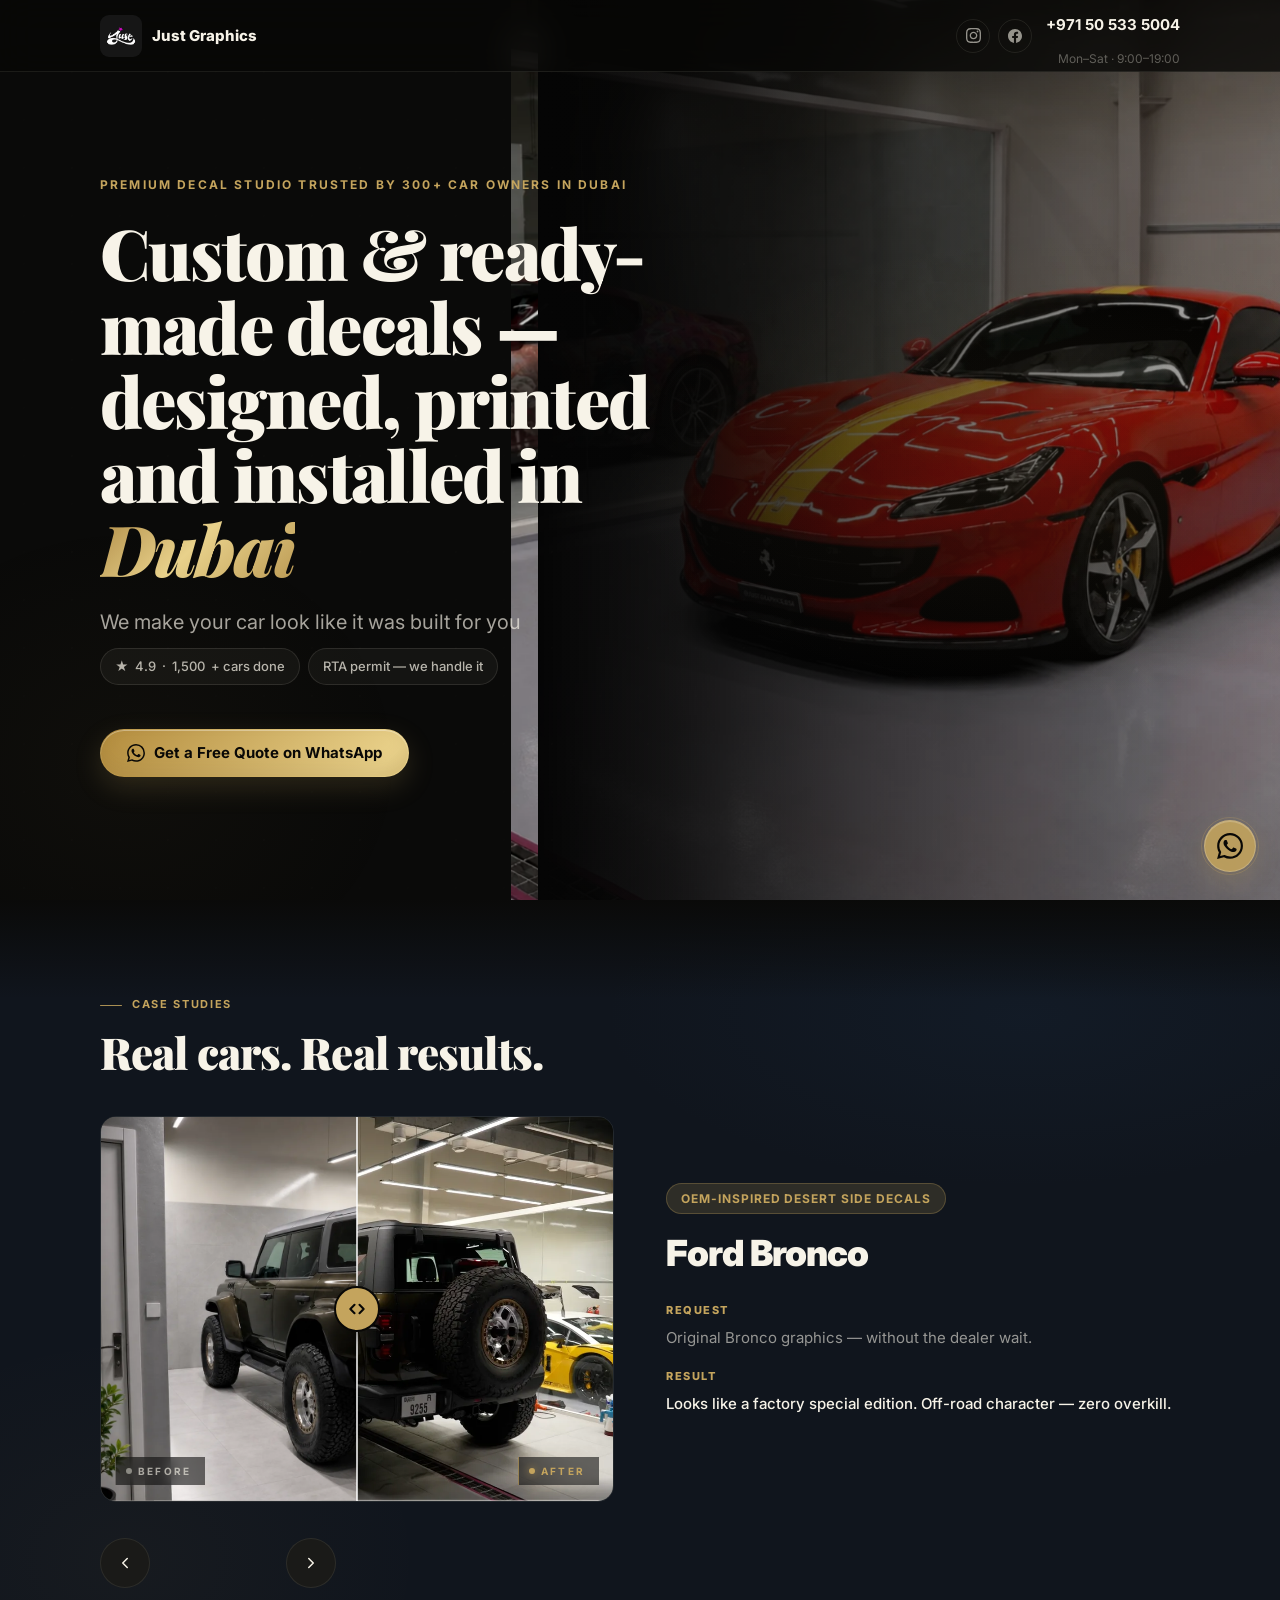
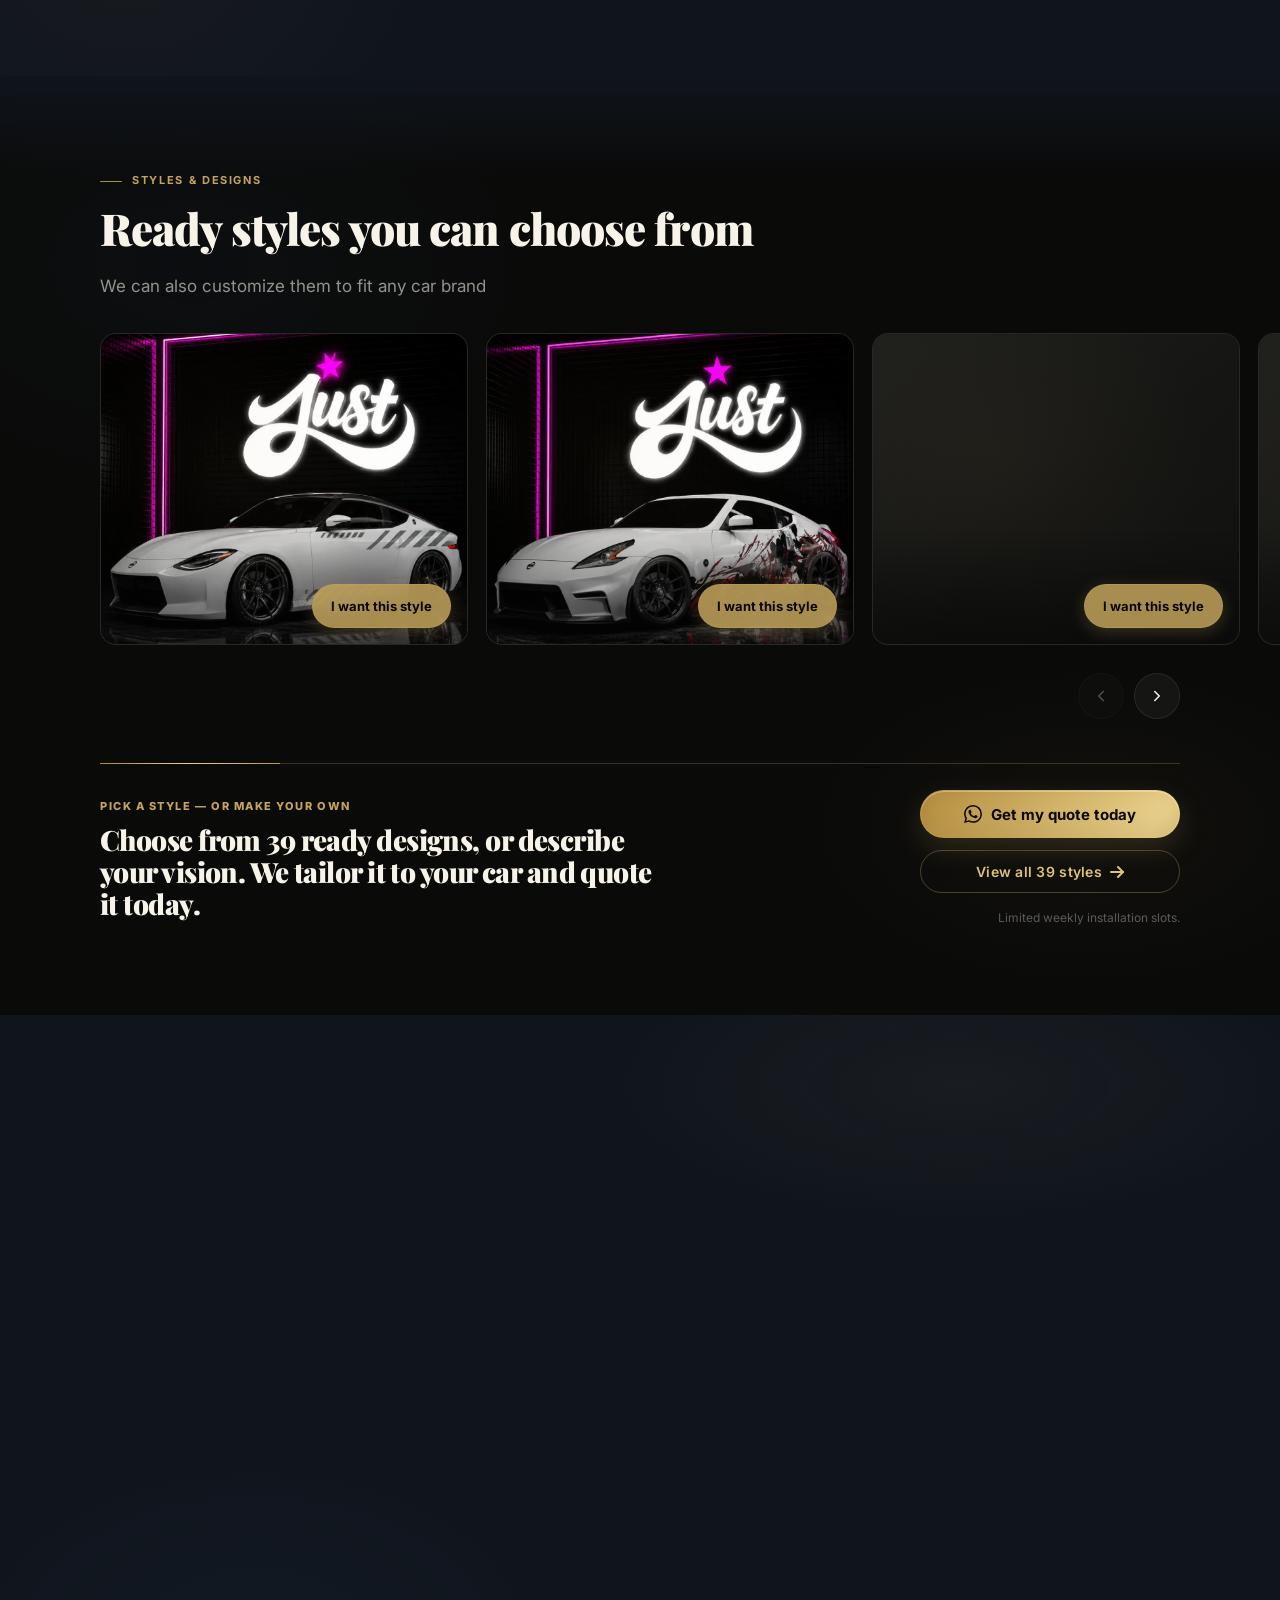
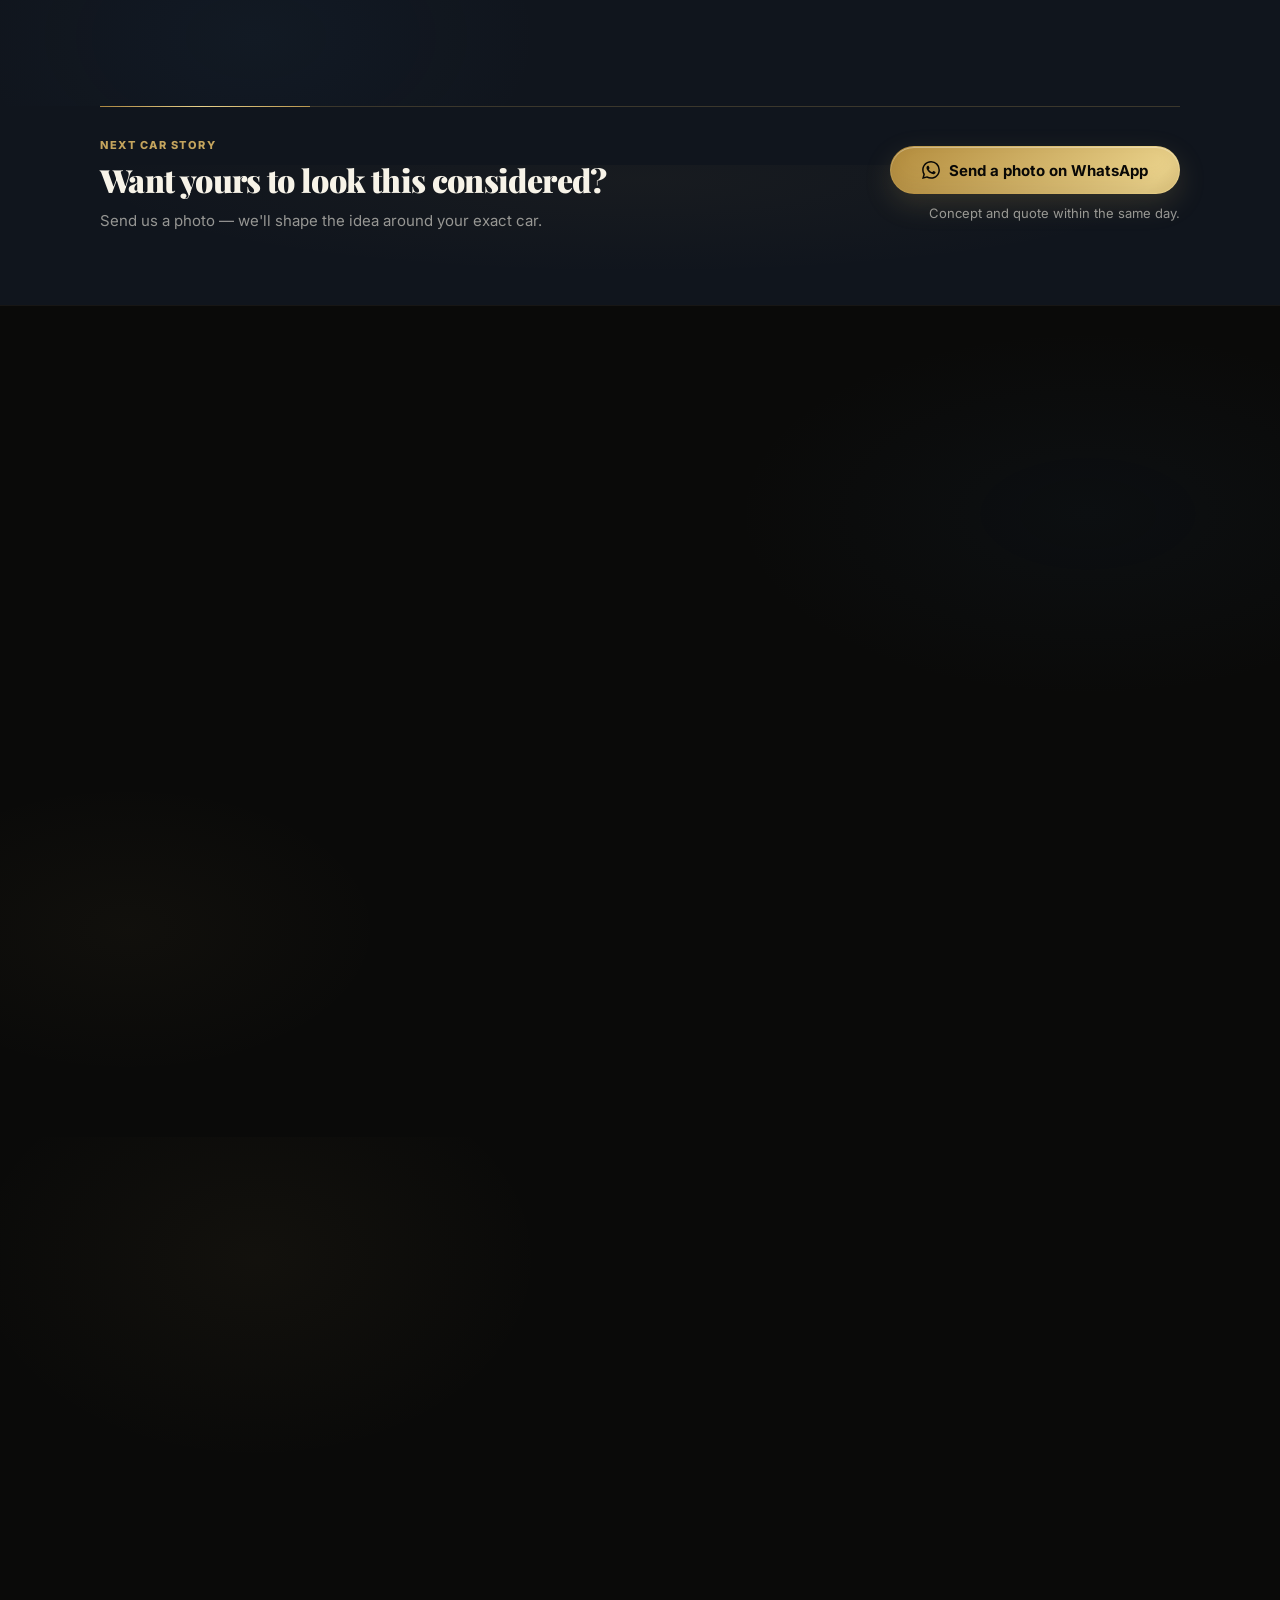
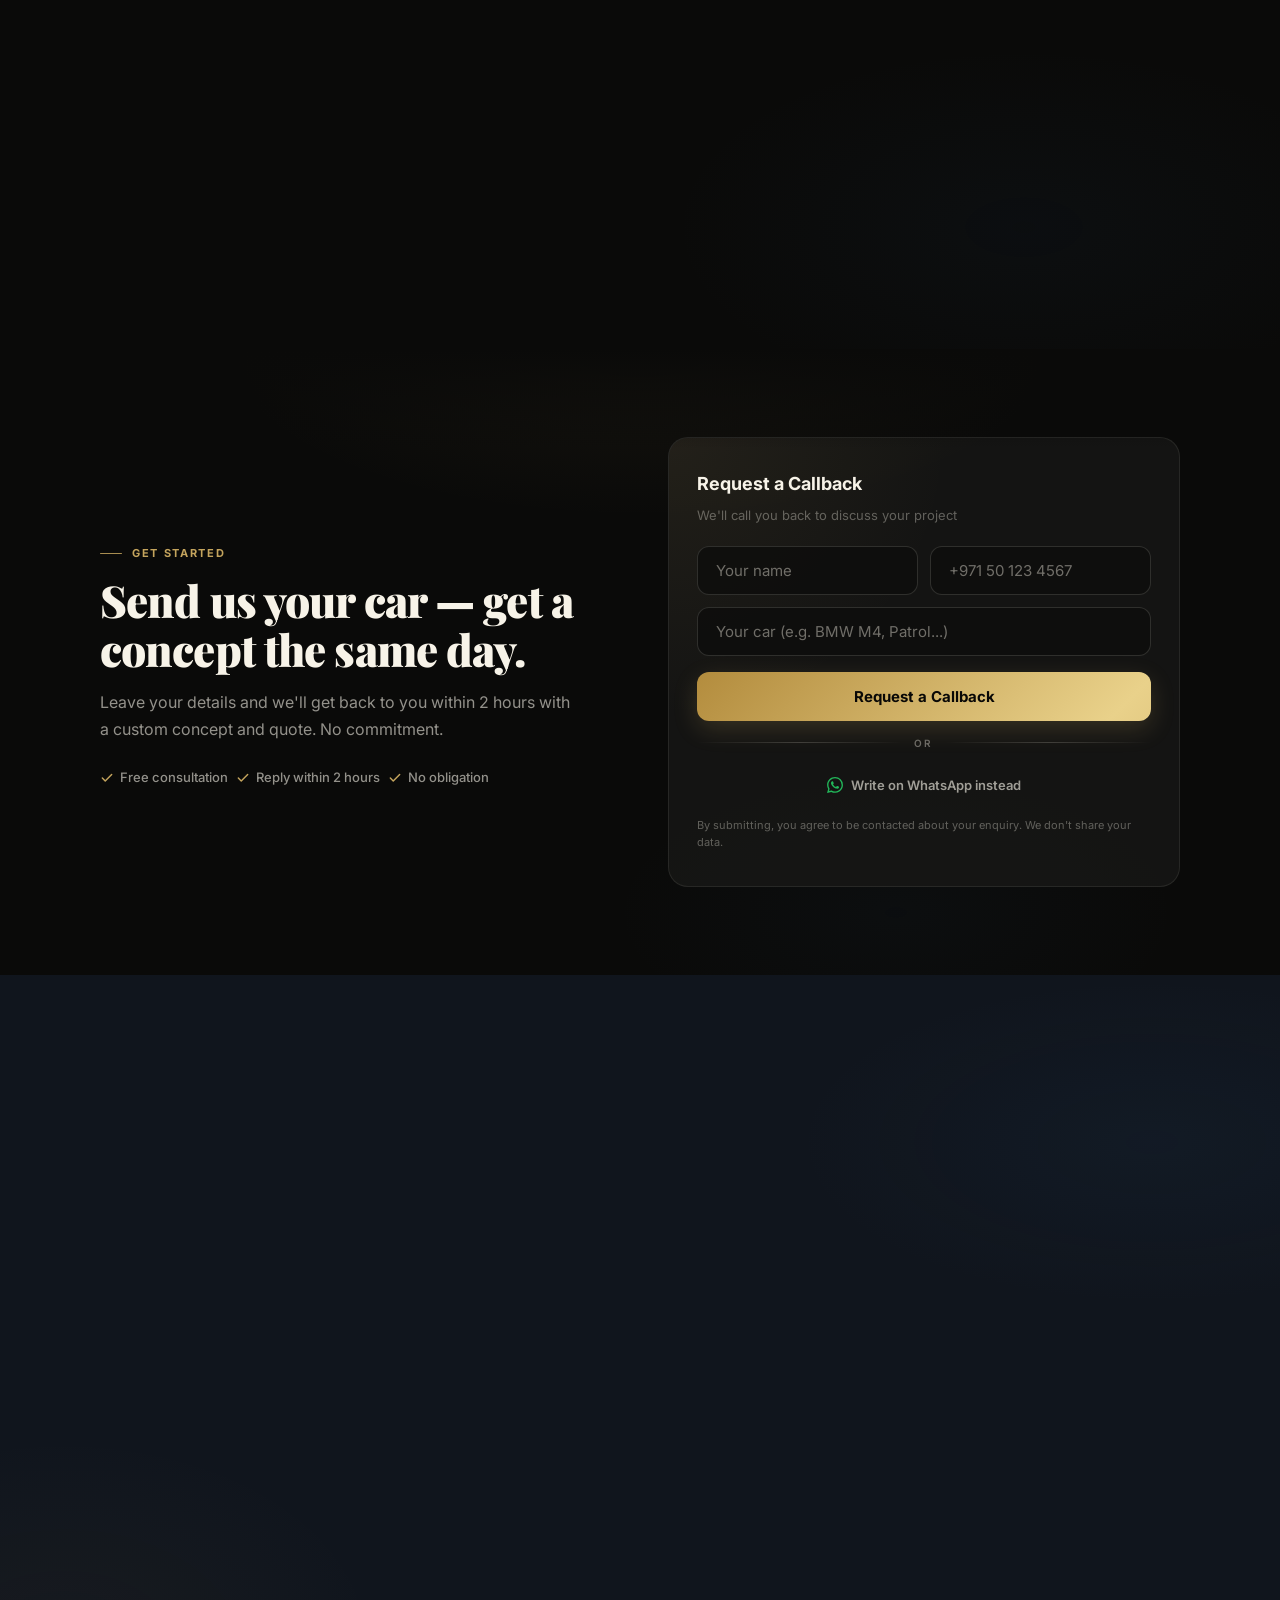
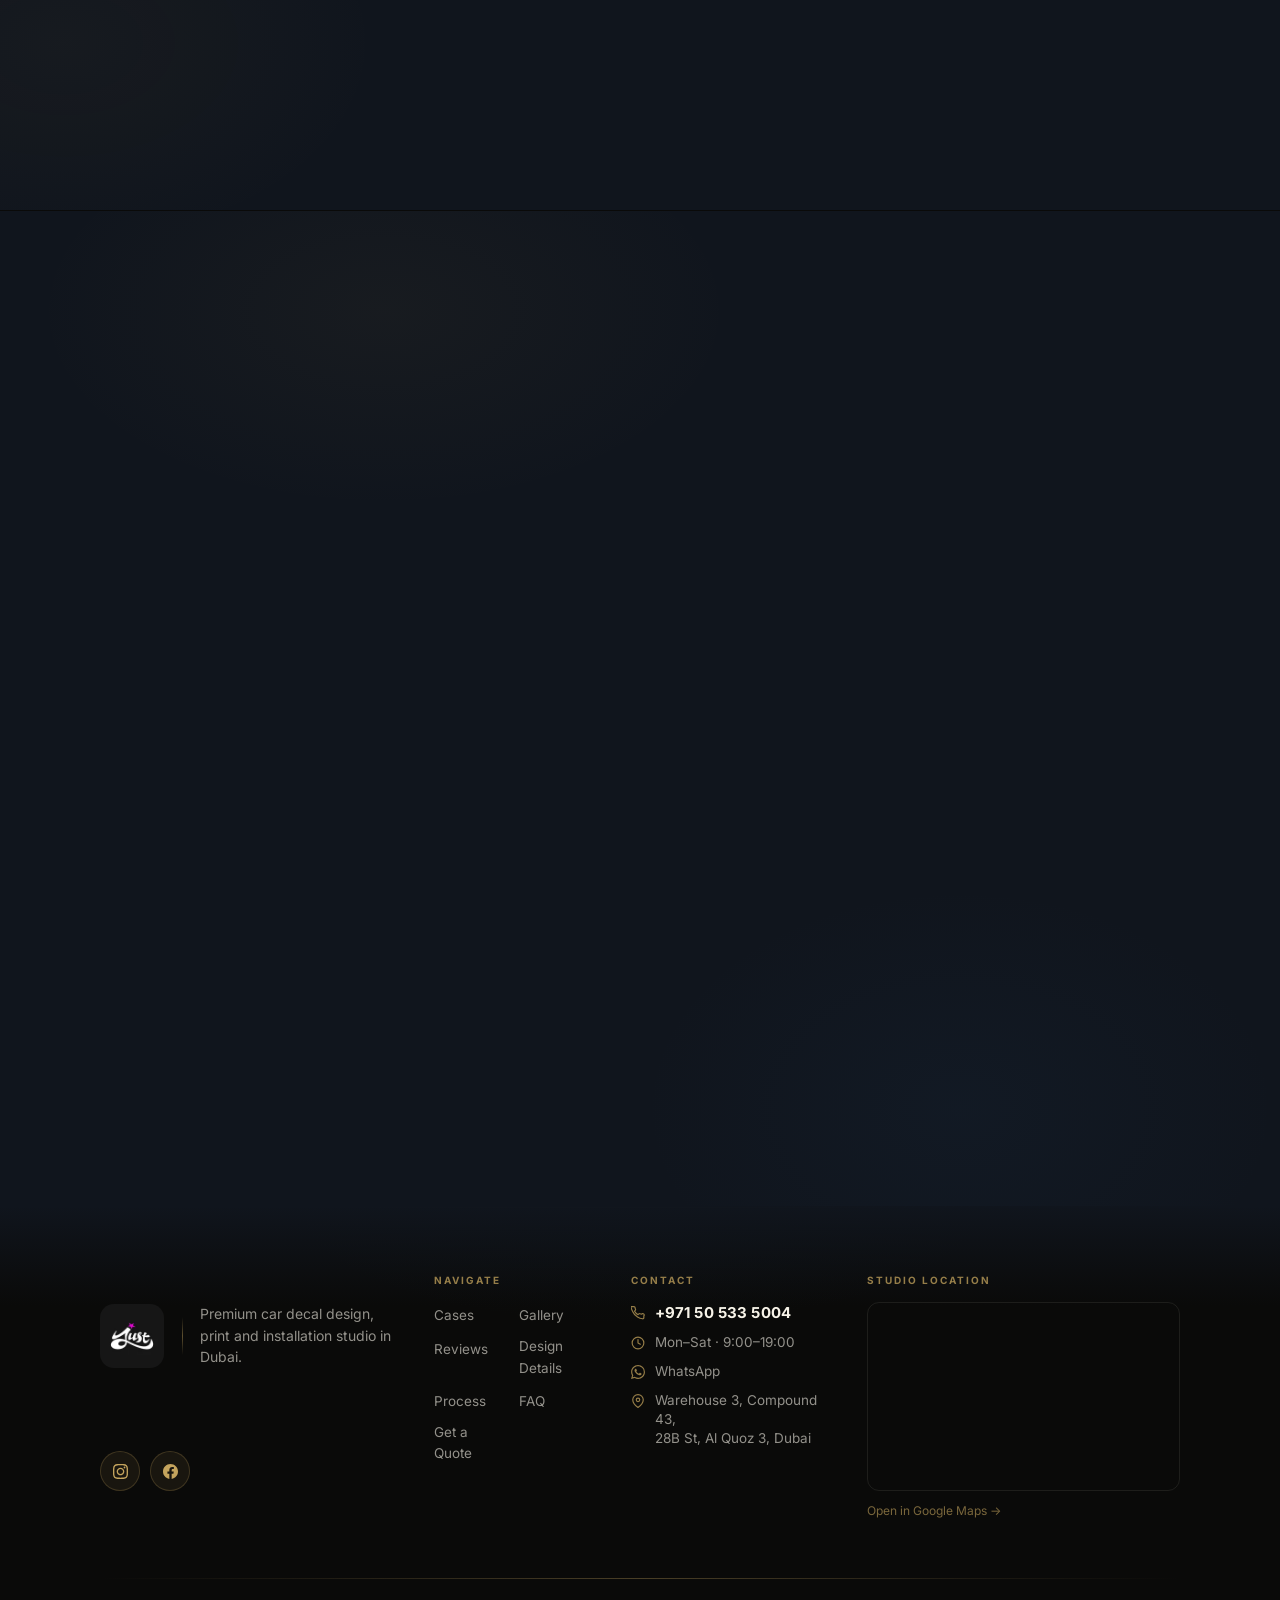
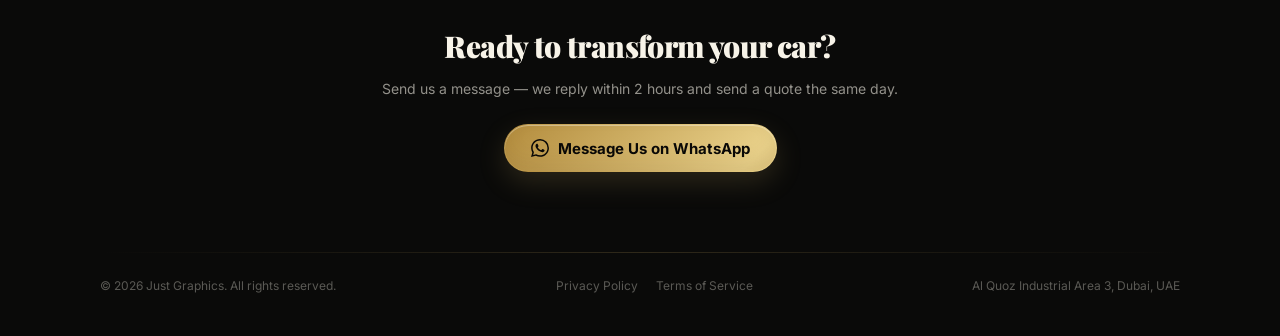
==== commit 9d8251eb: "Show product info + Order button in catalog lightbox The lightbox now carries a bottom info bar (nam" ====
--- a/index.html
+++ b/index.html
@@ -1519,16 +1519,30 @@
       openLead(btn.dataset.livery, btn.dataset.price);
     });
 
-    /* Tap photo → fullscreen lightbox (zoom/pan/swipe) */
+    /* Tap photo → fullscreen lightbox (zoom/pan/swipe) with product info + Order */
     grid.addEventListener('click', function(e) {
       var photo = e.target.closest('.catalog-photo');
       if (!photo || !openLightbox) return;
-      var imgs = grid.querySelectorAll('.catalog-card:not(.card-hidden) .catalog-photo img');
-      var clicked = photo.querySelector('img');
+      var clickedCard = photo.closest('.catalog-card');
+      var cards = grid.querySelectorAll('.catalog-card:not(.card-hidden)');
       var list = [], start = 0;
-      imgs.forEach(function(img, i) {
-        if (img === clicked) start = i;
-        list.push({ src: img.currentSrc || img.getAttribute('src') || img.getAttribute('data-src'), alt: img.alt });
+      cards.forEach(function(card, i) {
+        if (card === clickedCard) start = i;
+        var img = card.querySelector('.catalog-photo img');
+        var nameEl = card.querySelector('.catalog-name');
+        var priceRow = card.querySelector('.catalog-price-row');
+        var sub = card.querySelector('.catalog-install') || card.querySelector('.catalog-price-label');
+        var orderBtn = card.querySelector('.catalog-order-btn');
+        var liv = orderBtn ? orderBtn.dataset.livery : null;
+        var prc = orderBtn ? orderBtn.dataset.price : null;
+        list.push({
+          src: img.currentSrc || img.getAttribute('src') || img.getAttribute('data-src'),
+          alt: img.alt,
+          title: nameEl ? nameEl.textContent : '',
+          priceHTML: (priceRow ? priceRow.outerHTML : '') + (sub ? sub.outerHTML : ''),
+          orderLabel: orderBtn ? orderBtn.textContent.trim() : '',
+          onOrder: liv ? function() { openLead(liv, prc); } : null
+        });
       });
       openLightbox(list, start);
     });
--- a/assets/site.css
+++ b/assets/site.css
@@ -1390,7 +1390,7 @@
     .lightbox__next { right: 16px; }
     .lightbox__counter {
       position: absolute;
-      bottom: 18px;
+      top: 22px;
       left: 50%;
       transform: translateX(-50%);
       z-index: 2;
@@ -1402,11 +1402,51 @@
       font-size: 13px;
       letter-spacing: 0.02em;
     }
+    /* Bottom info bar (name · price · install + Order) */
+    .lightbox__bar {
+      position: absolute;
+      left: 0;
+      right: 0;
+      bottom: 0;
+      z-index: 2;
+      display: flex;
+      align-items: center;
+      gap: 16px;
+      padding: 14px 20px calc(14px + env(safe-area-inset-bottom));
+      background: rgba(8,8,7,0.85);
+      border-top: 1px solid rgba(255,255,255,0.10);
+      backdrop-filter: blur(10px);
+      -webkit-backdrop-filter: blur(10px);
+      transition: opacity 0.25s ease, transform 0.25s ease;
+    }
+    .lightbox__bar[hidden] { display: none; }
+    .lightbox.is-zoomed .lightbox__bar {
+      opacity: 0;
+      transform: translateY(100%);
+      pointer-events: none;
+    }
+    .lightbox__meta { flex: 1; min-width: 0; }
+    .lightbox__title {
+      color: var(--text);
+      font-size: 15px;
+      font-weight: 700;
+      line-height: 1.3;
+      white-space: nowrap;
+      overflow: hidden;
+      text-overflow: ellipsis;
+    }
+    .lightbox__price { margin-top: 4px; }
+    .lightbox__price .catalog-price-row { display: flex; align-items: baseline; gap: 8px; }
+    .lightbox__price .catalog-install { margin: 4px 0 0; }
+    .lightbox__order { flex-shrink: 0; white-space: nowrap; }
     @media (max-width: 600px) {
       .lightbox__nav { width: 40px; height: 40px; font-size: 24px; }
       .lightbox__prev { left: 8px; }
       .lightbox__next { right: 8px; }
       .lightbox__close { top: 10px; right: 10px; }
+      .lightbox__bar { gap: 12px; padding: 12px 14px calc(12px + env(safe-area-inset-bottom)); }
+      .lightbox__title { font-size: 14px; }
+      .lightbox__order { padding: 11px 16px; font-size: 13px; }
     }
 
     /* Size badge on photo */
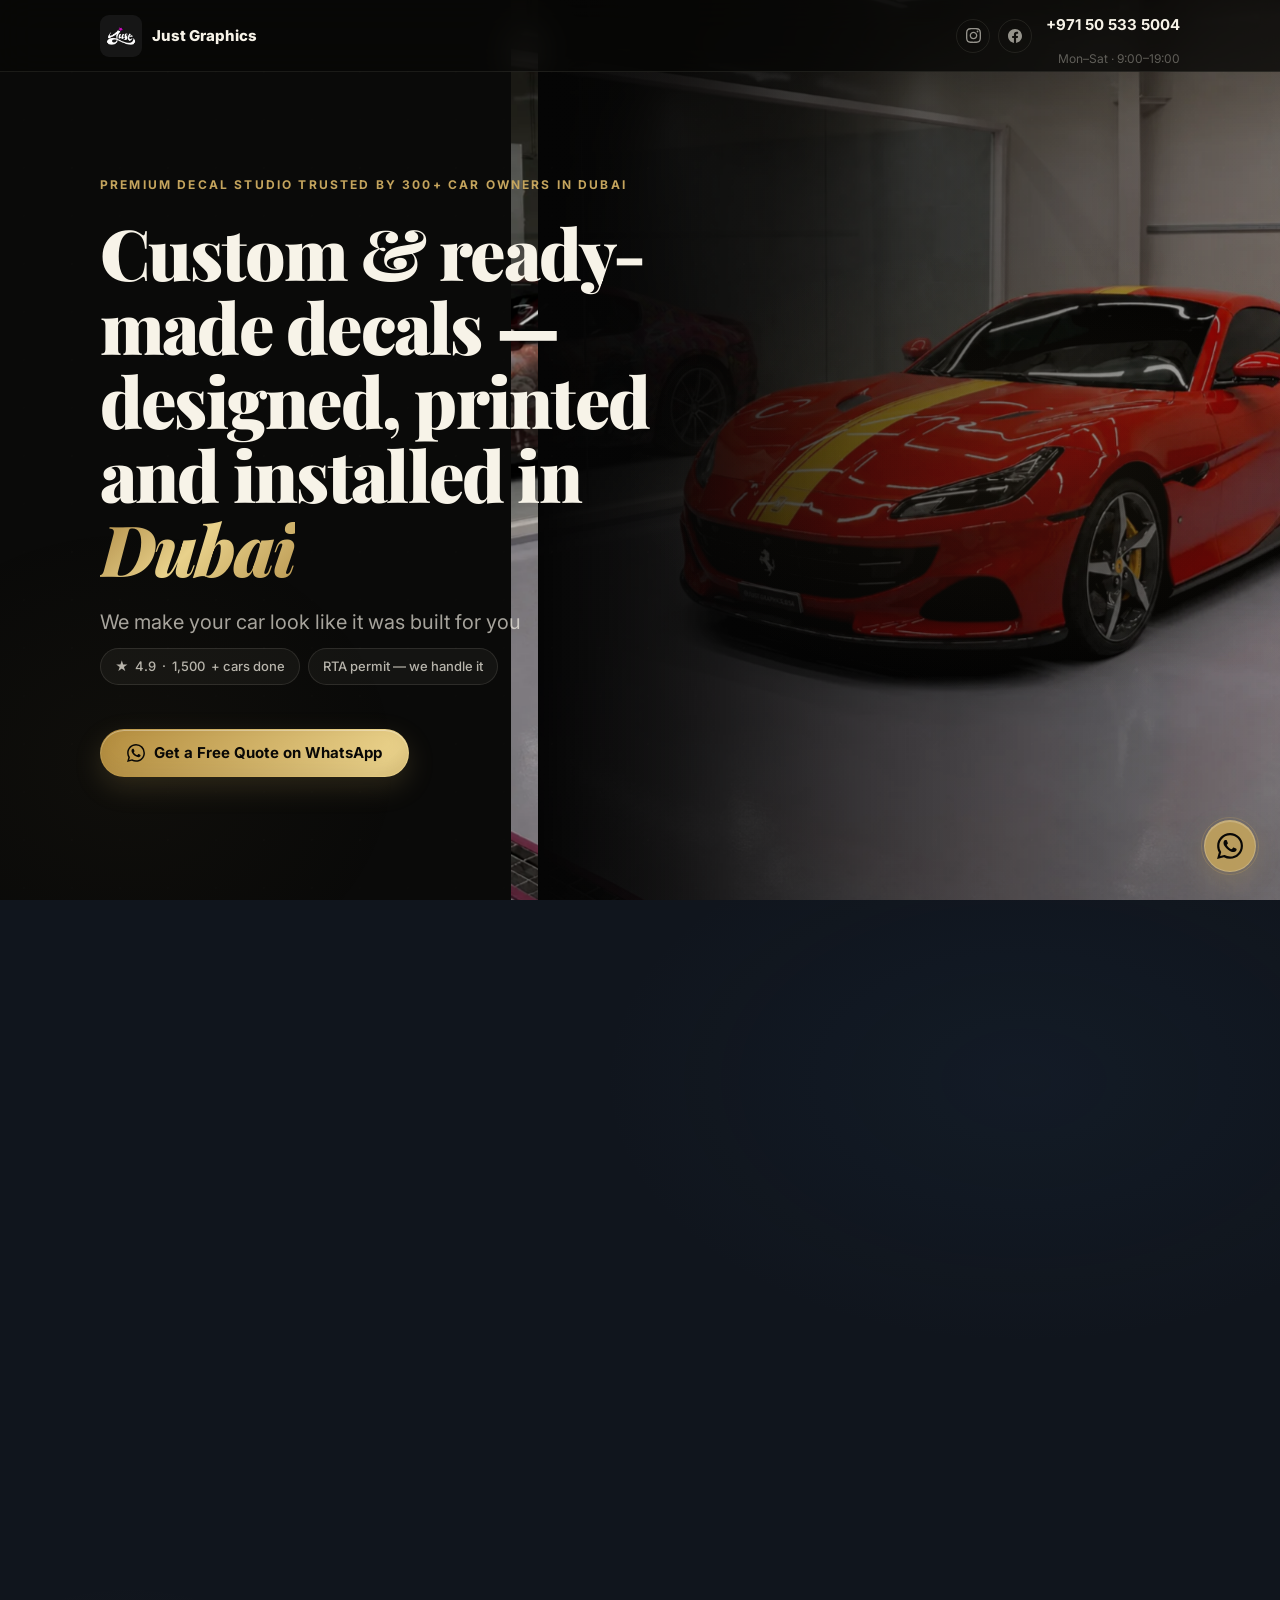
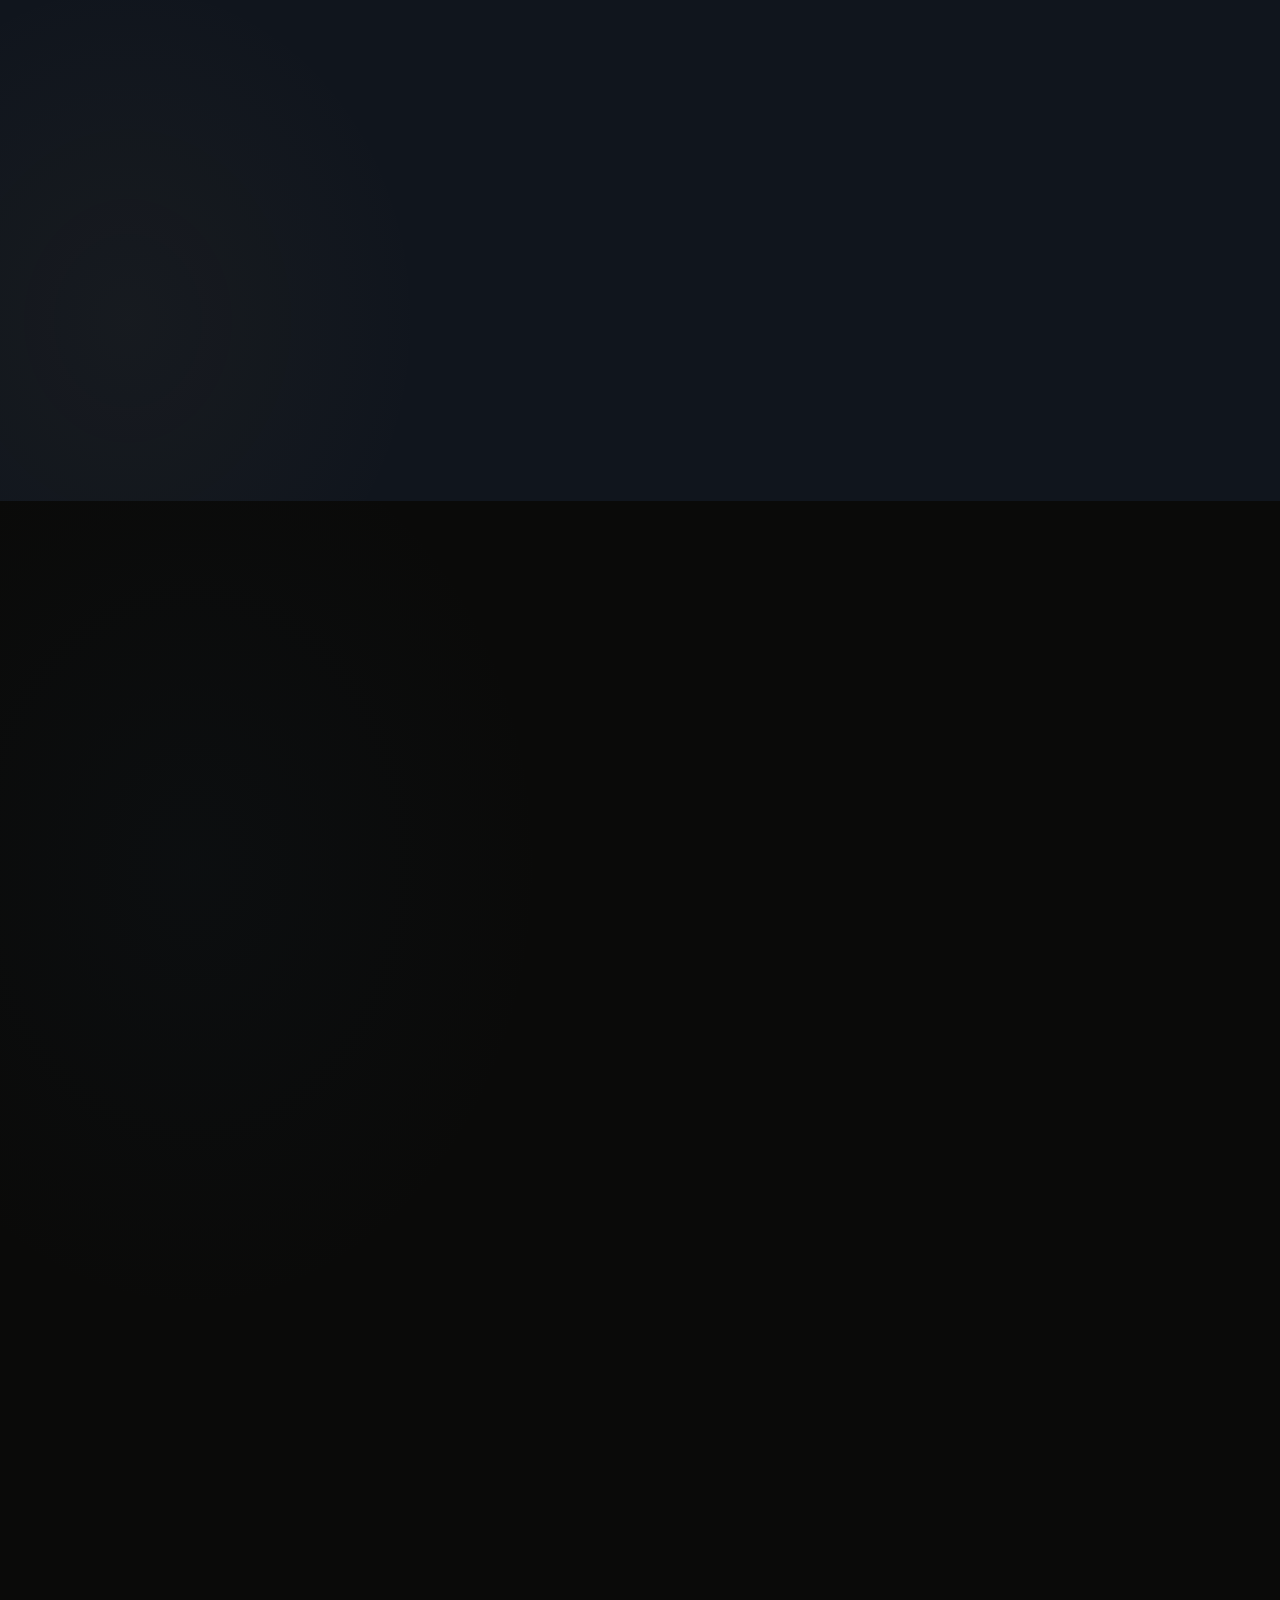
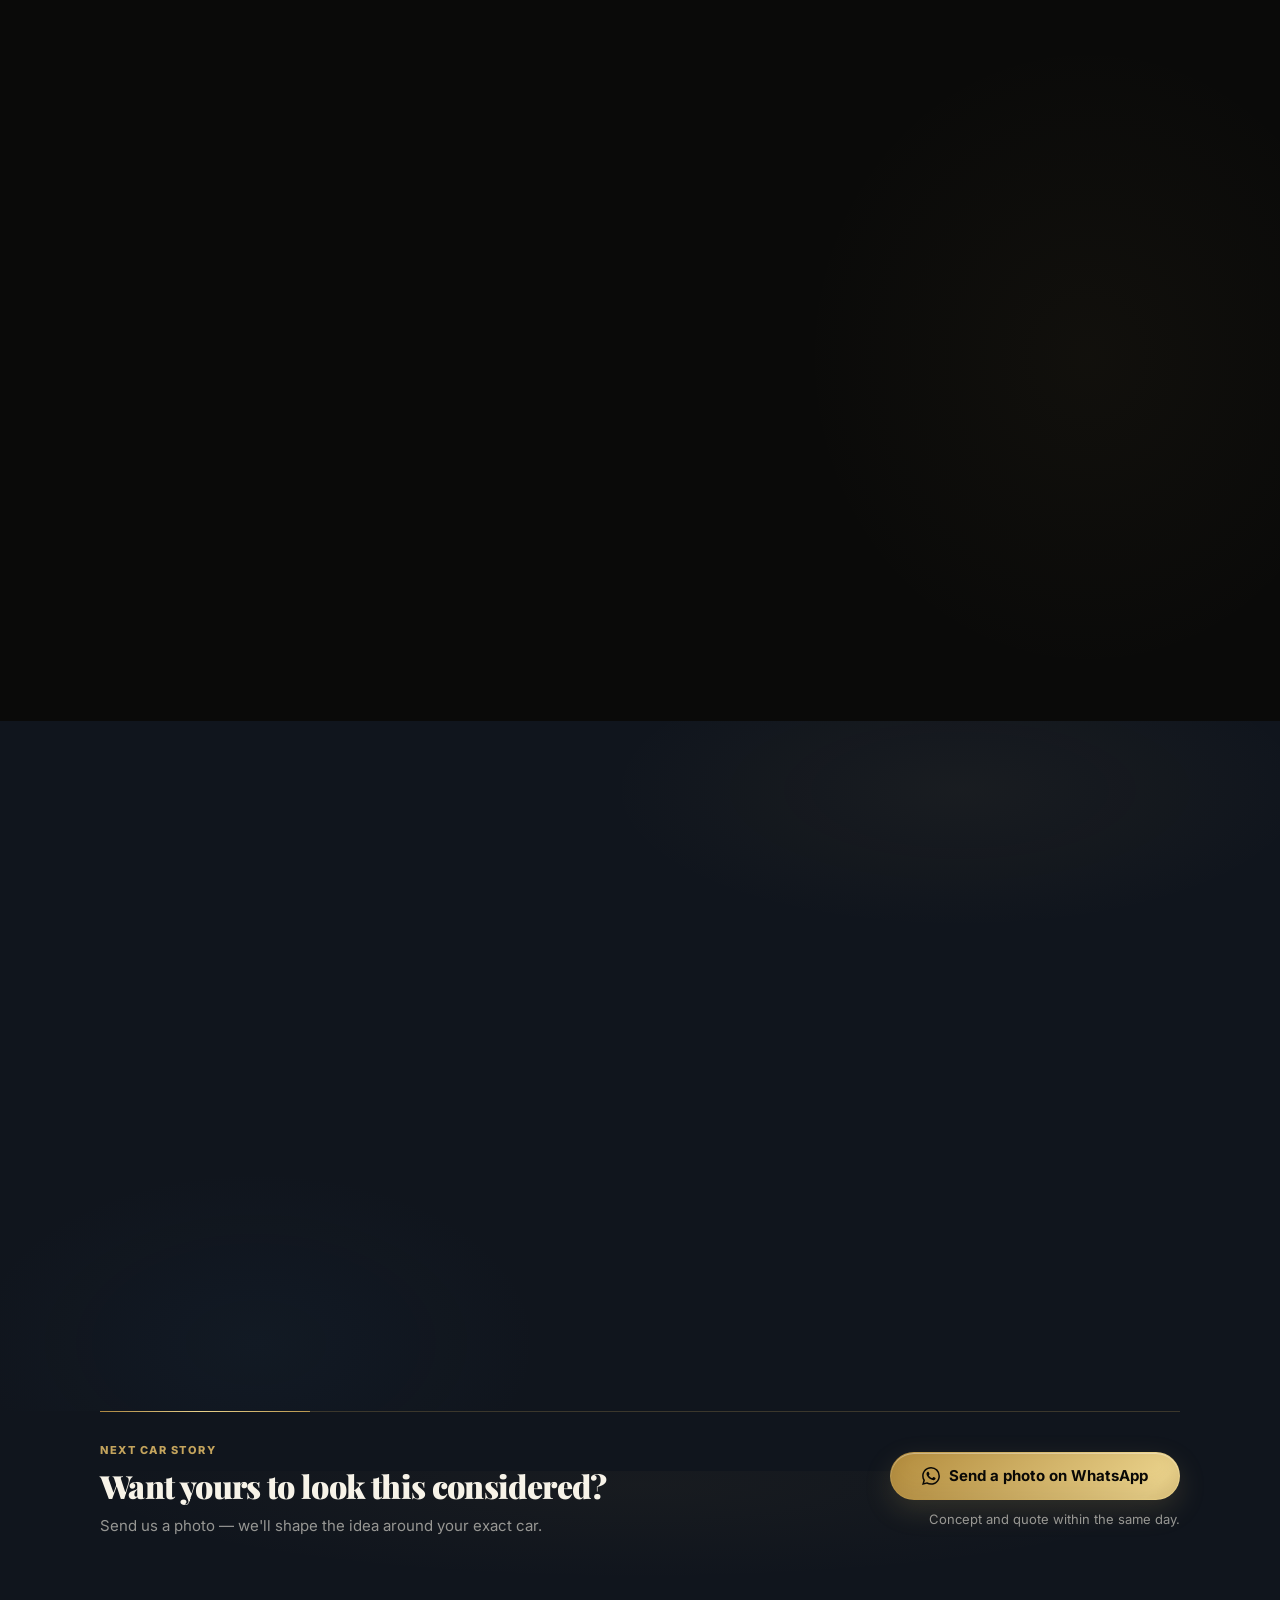
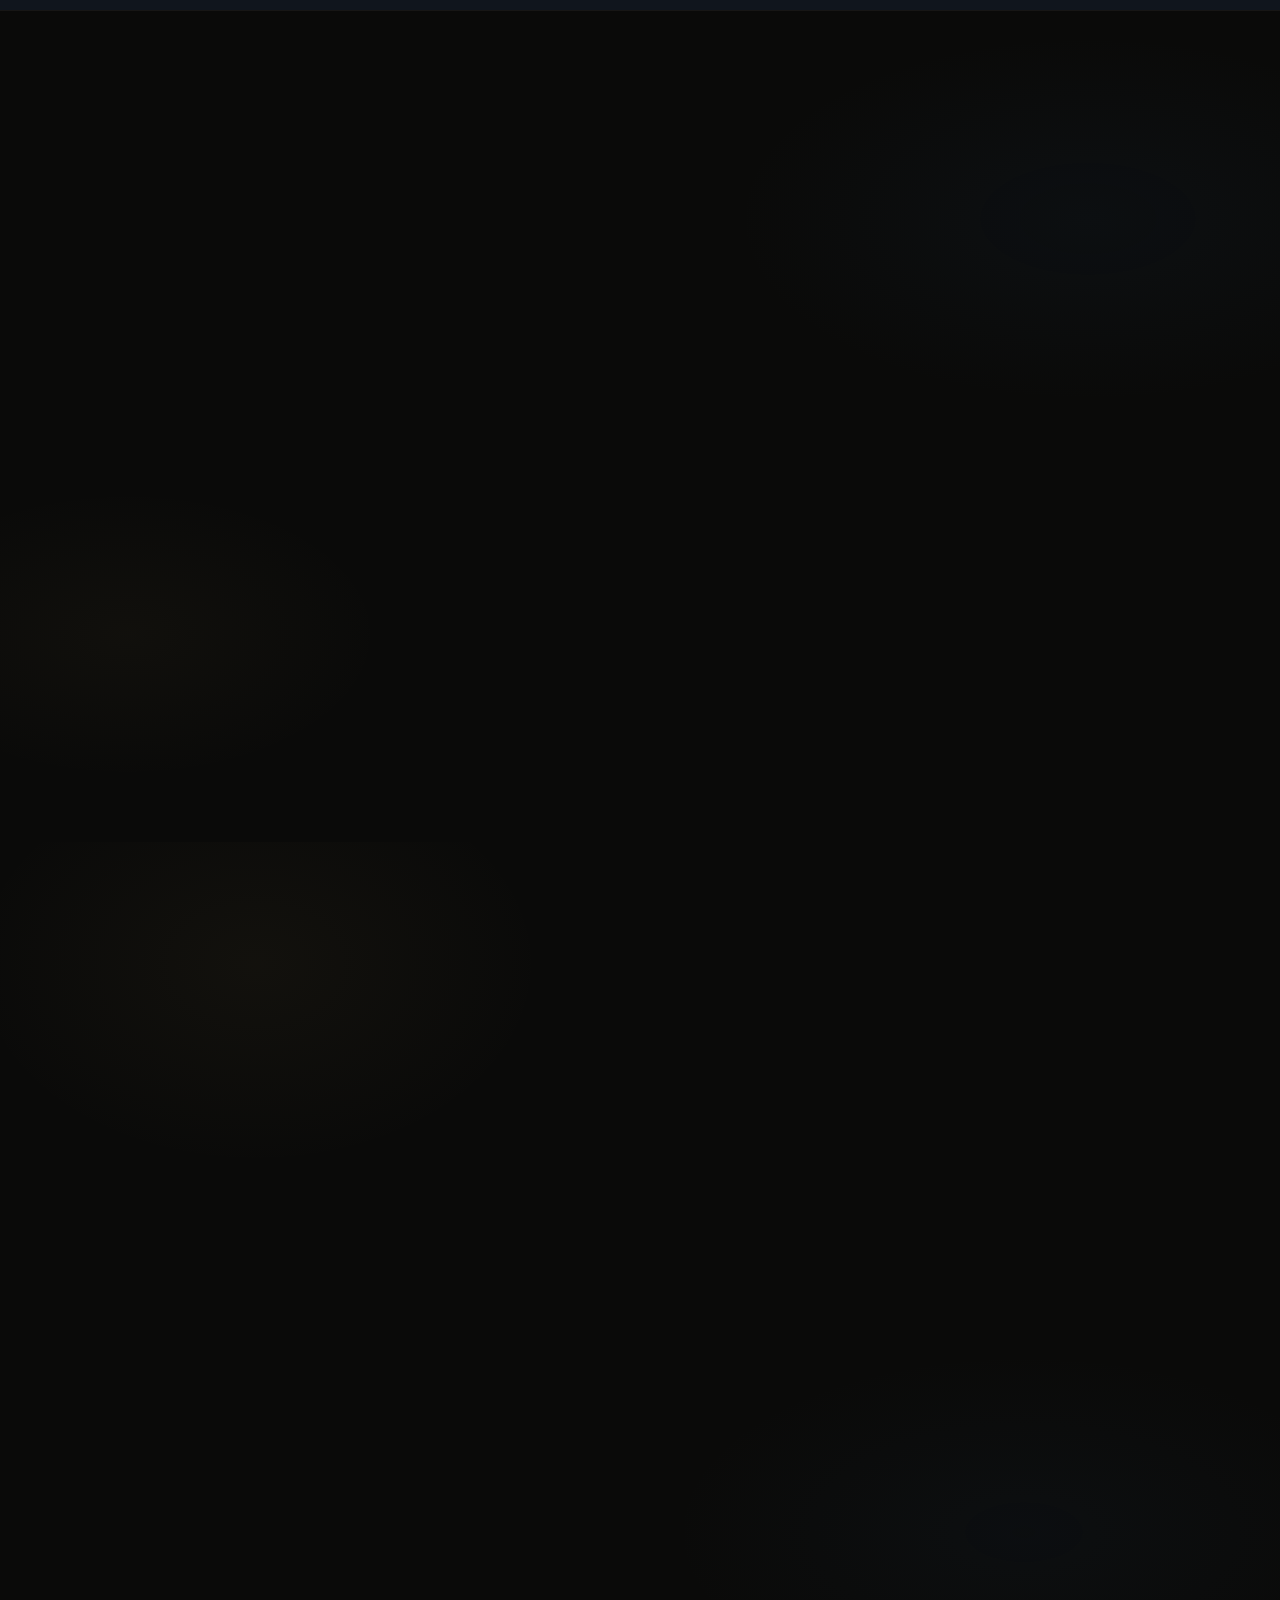
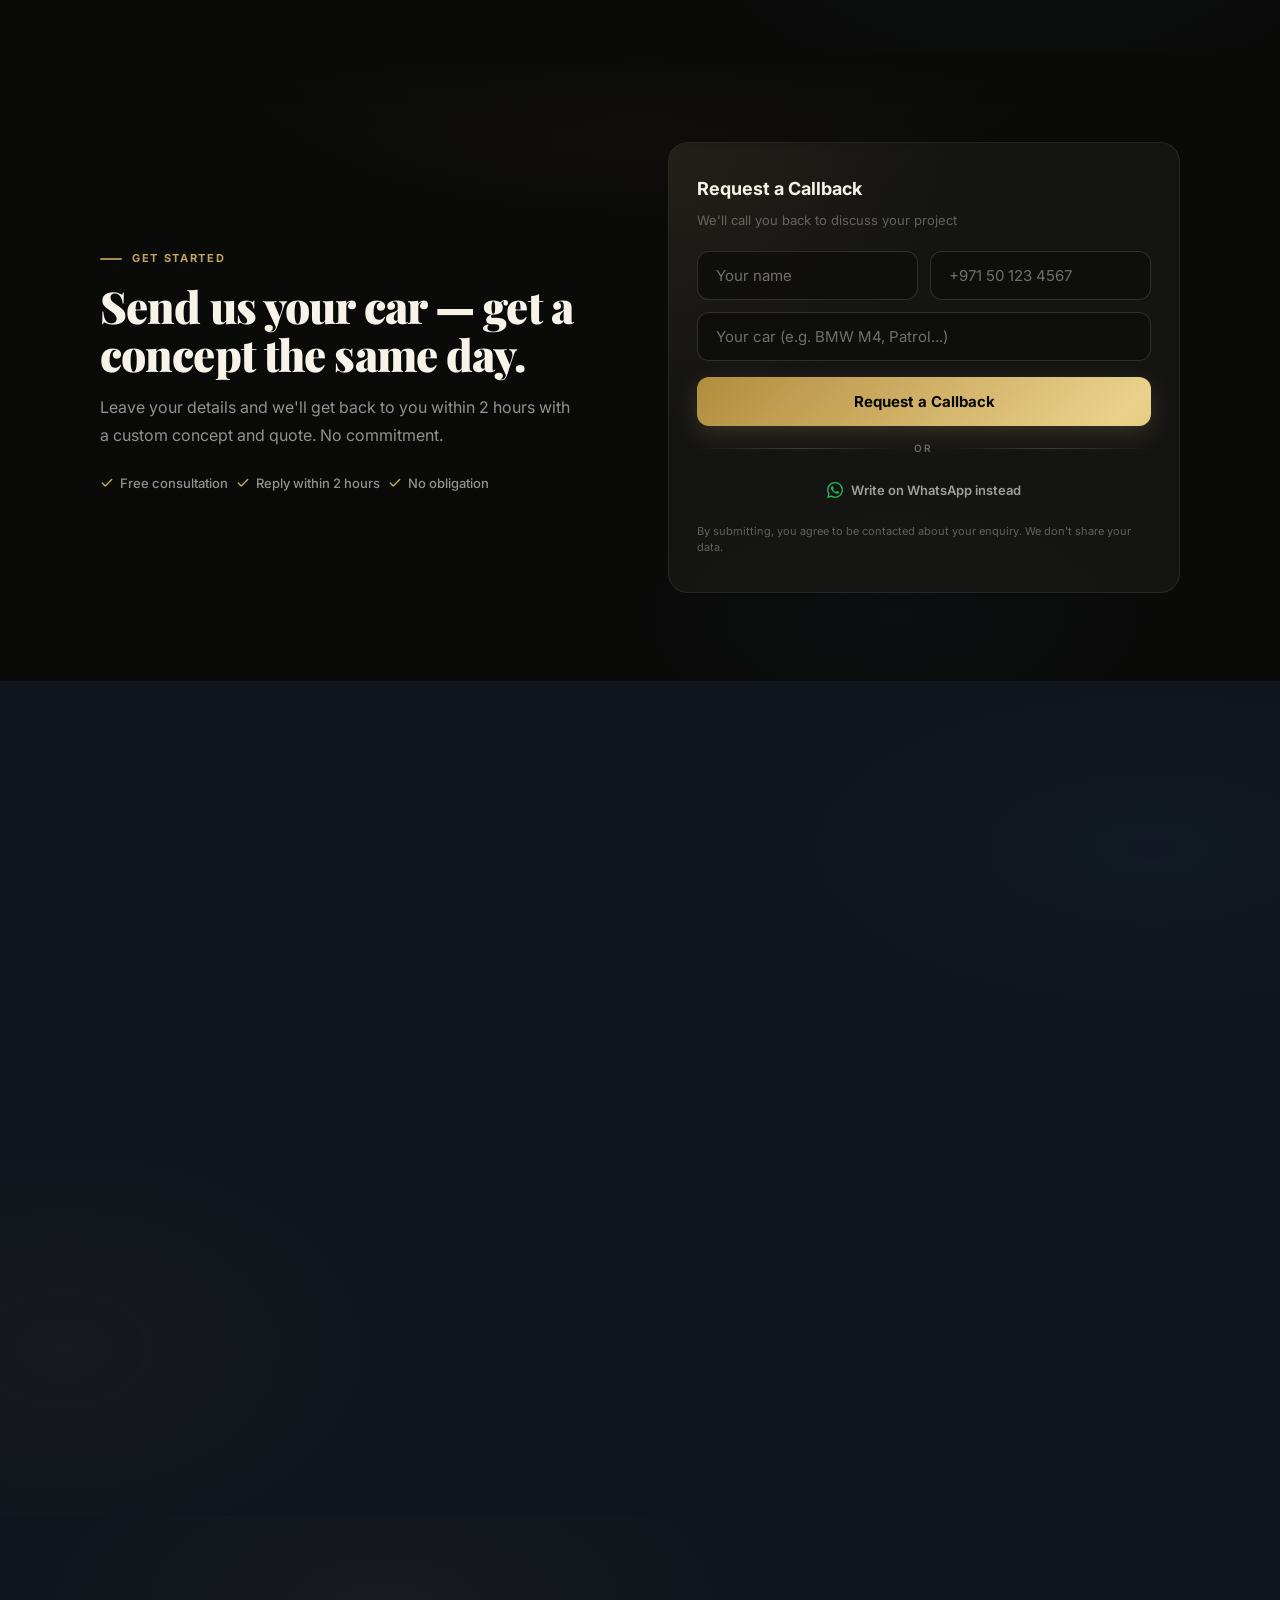
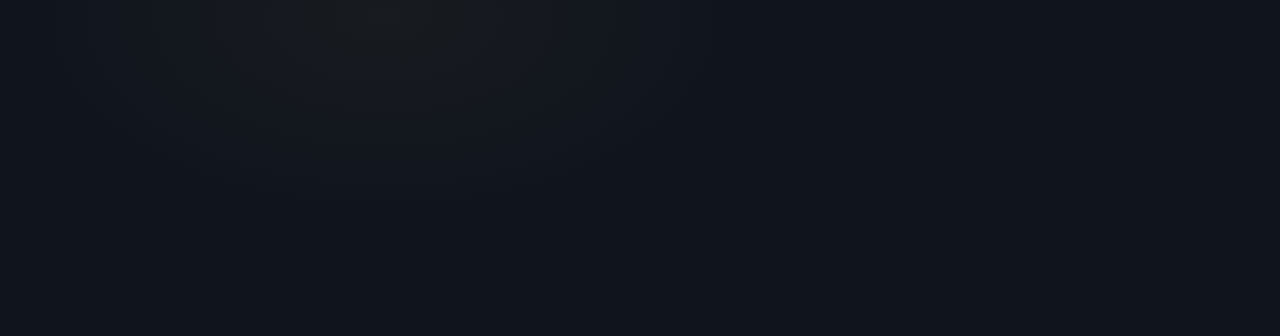
==== commit c3619ab7: "Remove AED 290 price anchor across both pages - Dealers hero sub + offer line reframed to craft and " ====
--- a/index.html
+++ b/index.html
@@ -59,7 +59,6 @@
     "logo": "https://just-graphics.art/logo.webp",
     "description": "Premium car decal design, print and installation studio in Dubai.",
     "telephone": "+971505335004",
-    "priceRange": "AED 290+",
     "address": {
       "@type": "PostalAddress",
       "streetAddress": "Warehouse 3, Compound 43, 28B Street, Al Quoz Industrial Area 3",
@@ -1029,7 +1028,7 @@
           </span>
         </button>
         <div class="faq-a-wrap" id="faq-a2" role="region" aria-hidden="true">
-          <div class="faq-a"><p>Prices start from AED 290 for single decals and AED 450 for full stripe kits. Custom full-body projects start from AED 1,200. Every quote is individual — send us your idea on WhatsApp and we'll get back to you within a few hours.</p></div>
+          <div class="faq-a"><p>Every project is quoted individually — it depends on your car, the design and how much of the body it covers. Send your idea or a photo on WhatsApp and we'll come back with an exact quote within a few hours.</p></div>
         </div>
       </div>
 
@@ -1197,7 +1196,7 @@
           </li>
           <li class="footer__contact-item footer__contact-item--address">
             <svg width="14" height="14" viewBox="0 0 24 24" fill="none" stroke="currentColor" stroke-width="2" stroke-linecap="round" stroke-linejoin="round" aria-hidden="true"><path d="M21 10c0 7-9 13-9 13s-9-6-9-13a9 9 0 0118 0z"/><circle cx="12" cy="10" r="3"/></svg>
-            <a href="https://www.google.com/maps?q=25.11660859,55.22022249&z=18"
+            <a href="https://maps.app.goo.gl/odHtmKVE7AxWjhww8"
                target="_blank" rel="noopener noreferrer">
               Warehouse 3, Compound 43,<br>28B St, Al Quoz 3, Dubai
             </a>
@@ -1217,10 +1216,10 @@
             title="Just Graphics studio location in Dubai">
           </iframe>
           <noscript>
-            <a href="https://www.google.com/maps?q=25.11660859,55.22022249&z=18" target="_blank" rel="noopener noreferrer">Open in Google Maps</a>
+            <a href="https://maps.app.goo.gl/odHtmKVE7AxWjhww8" target="_blank" rel="noopener noreferrer">Open in Google Maps</a>
           </noscript>
         </div>
-        <a href="https://www.google.com/maps?q=25.11660859,55.22022249&z=18"
+        <a href="https://maps.app.goo.gl/odHtmKVE7AxWjhww8"
            target="_blank" rel="noopener noreferrer"
            class="footer__map-link">
           Open in Google Maps &rarr;
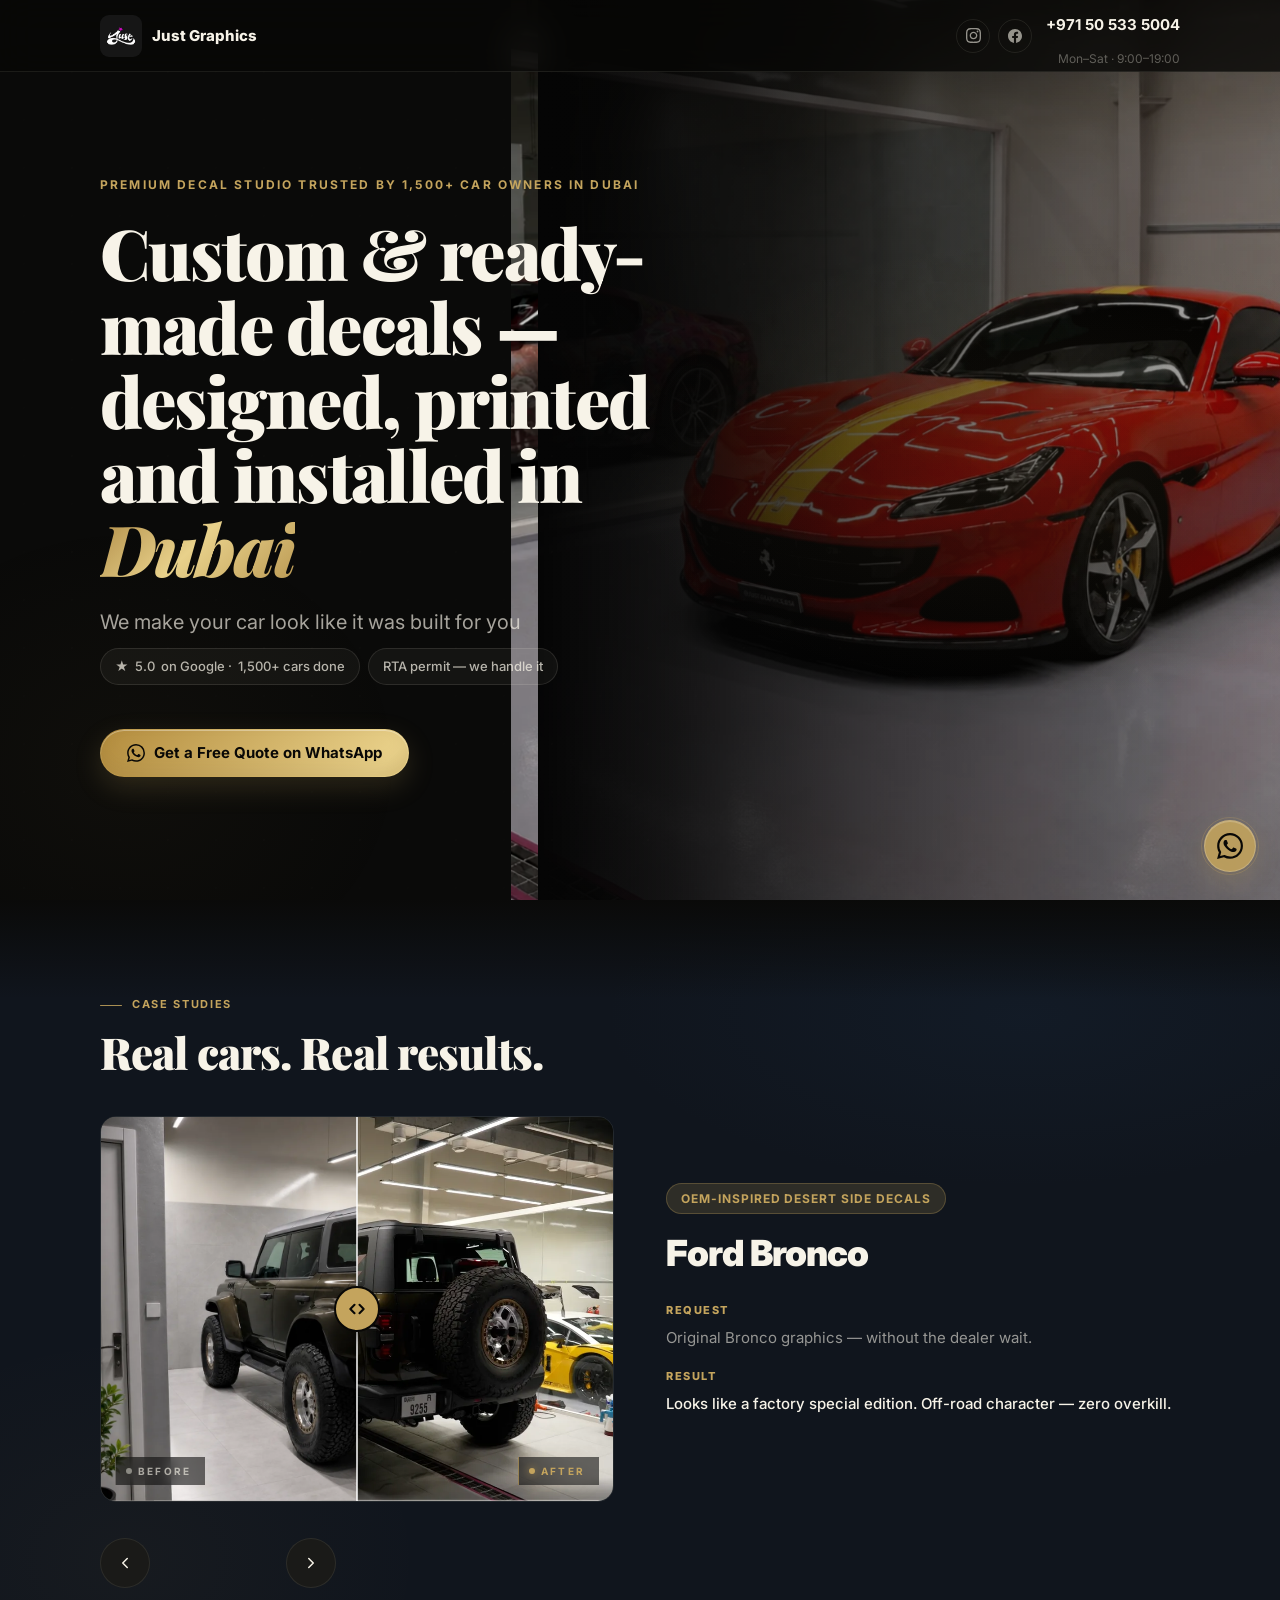
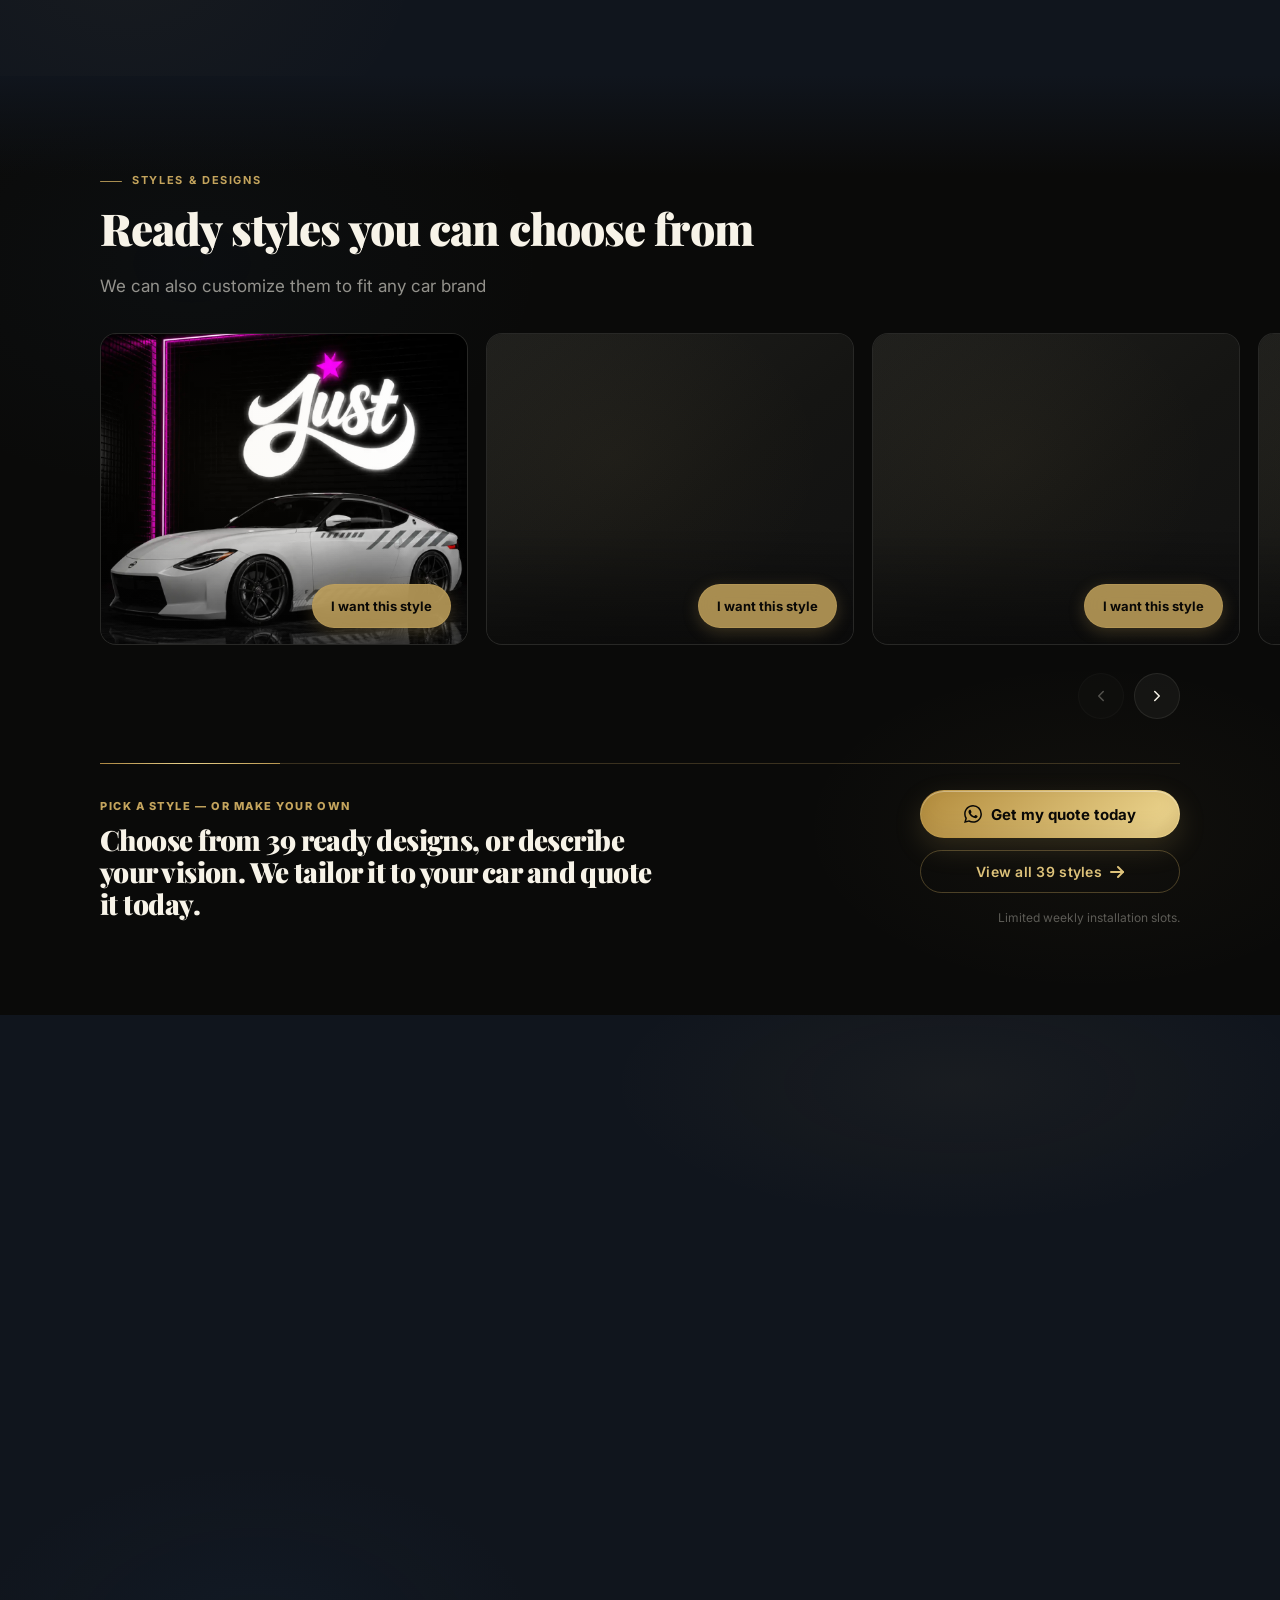
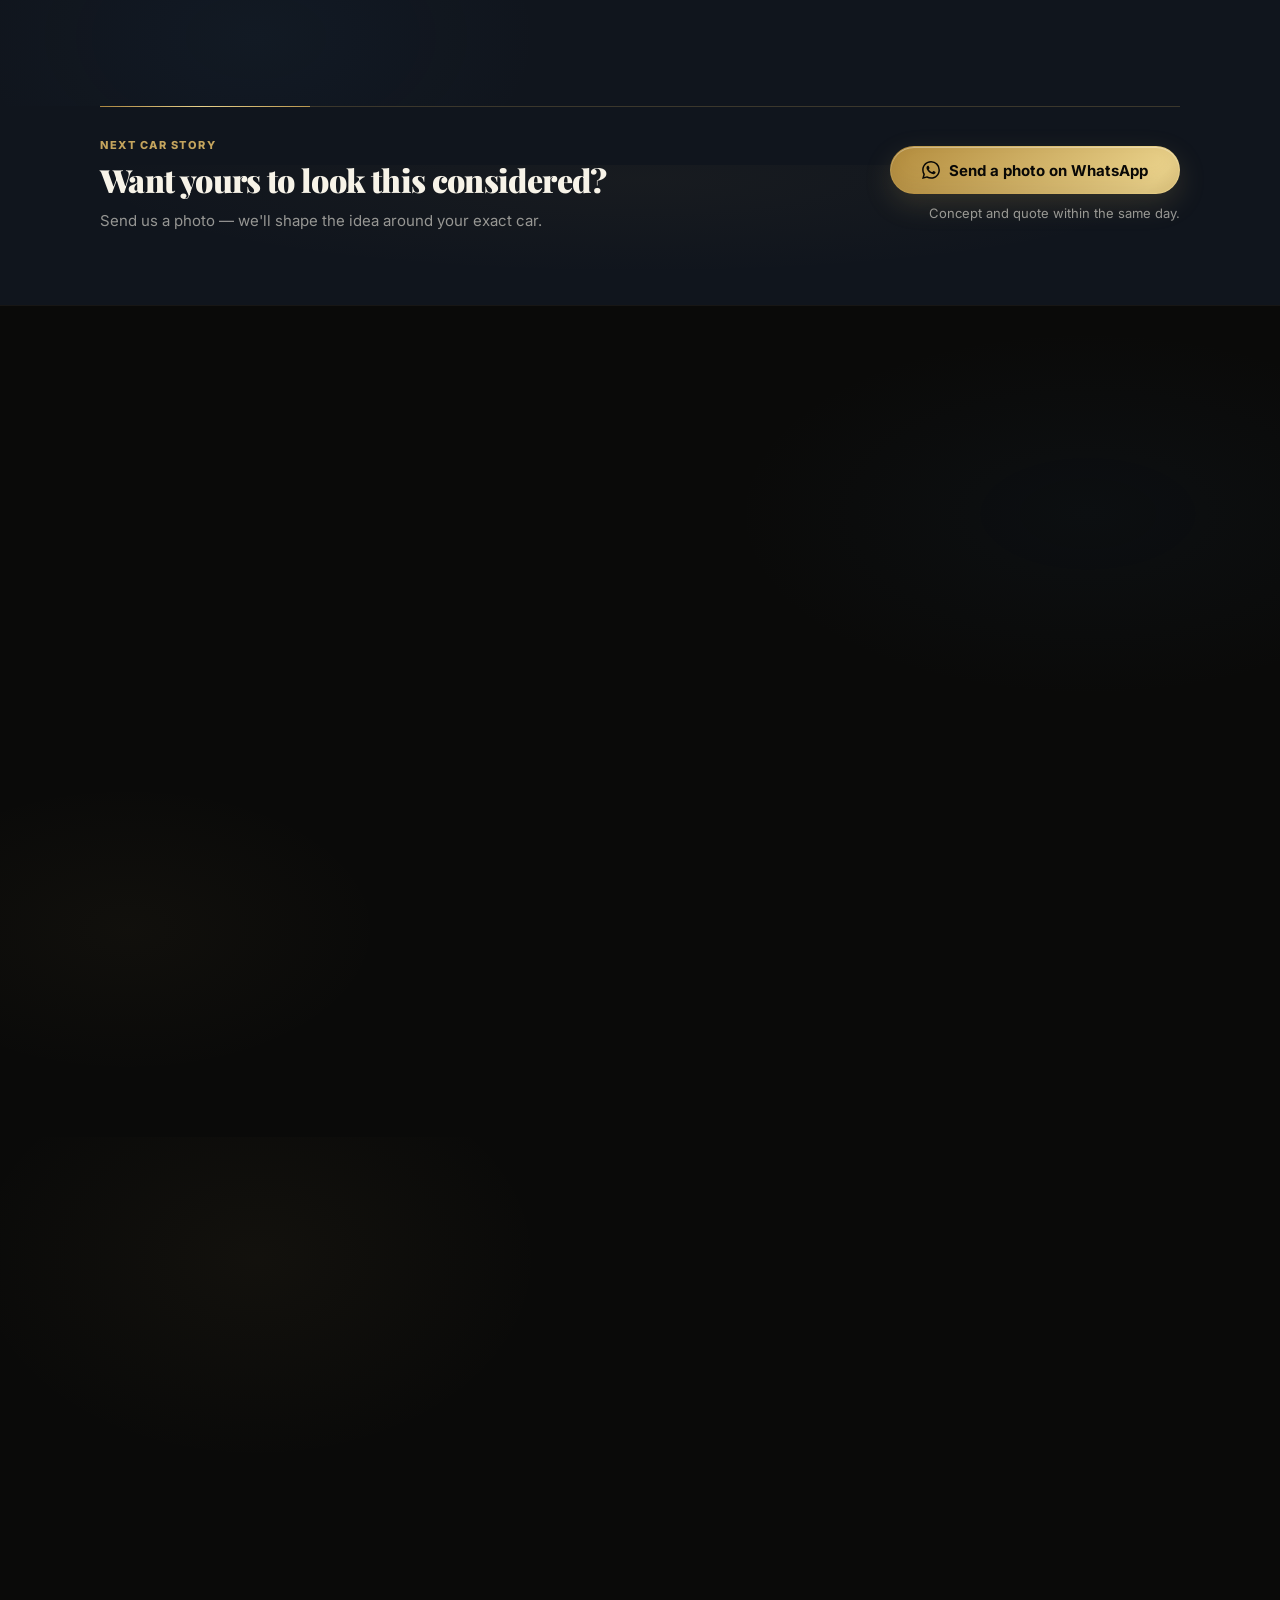
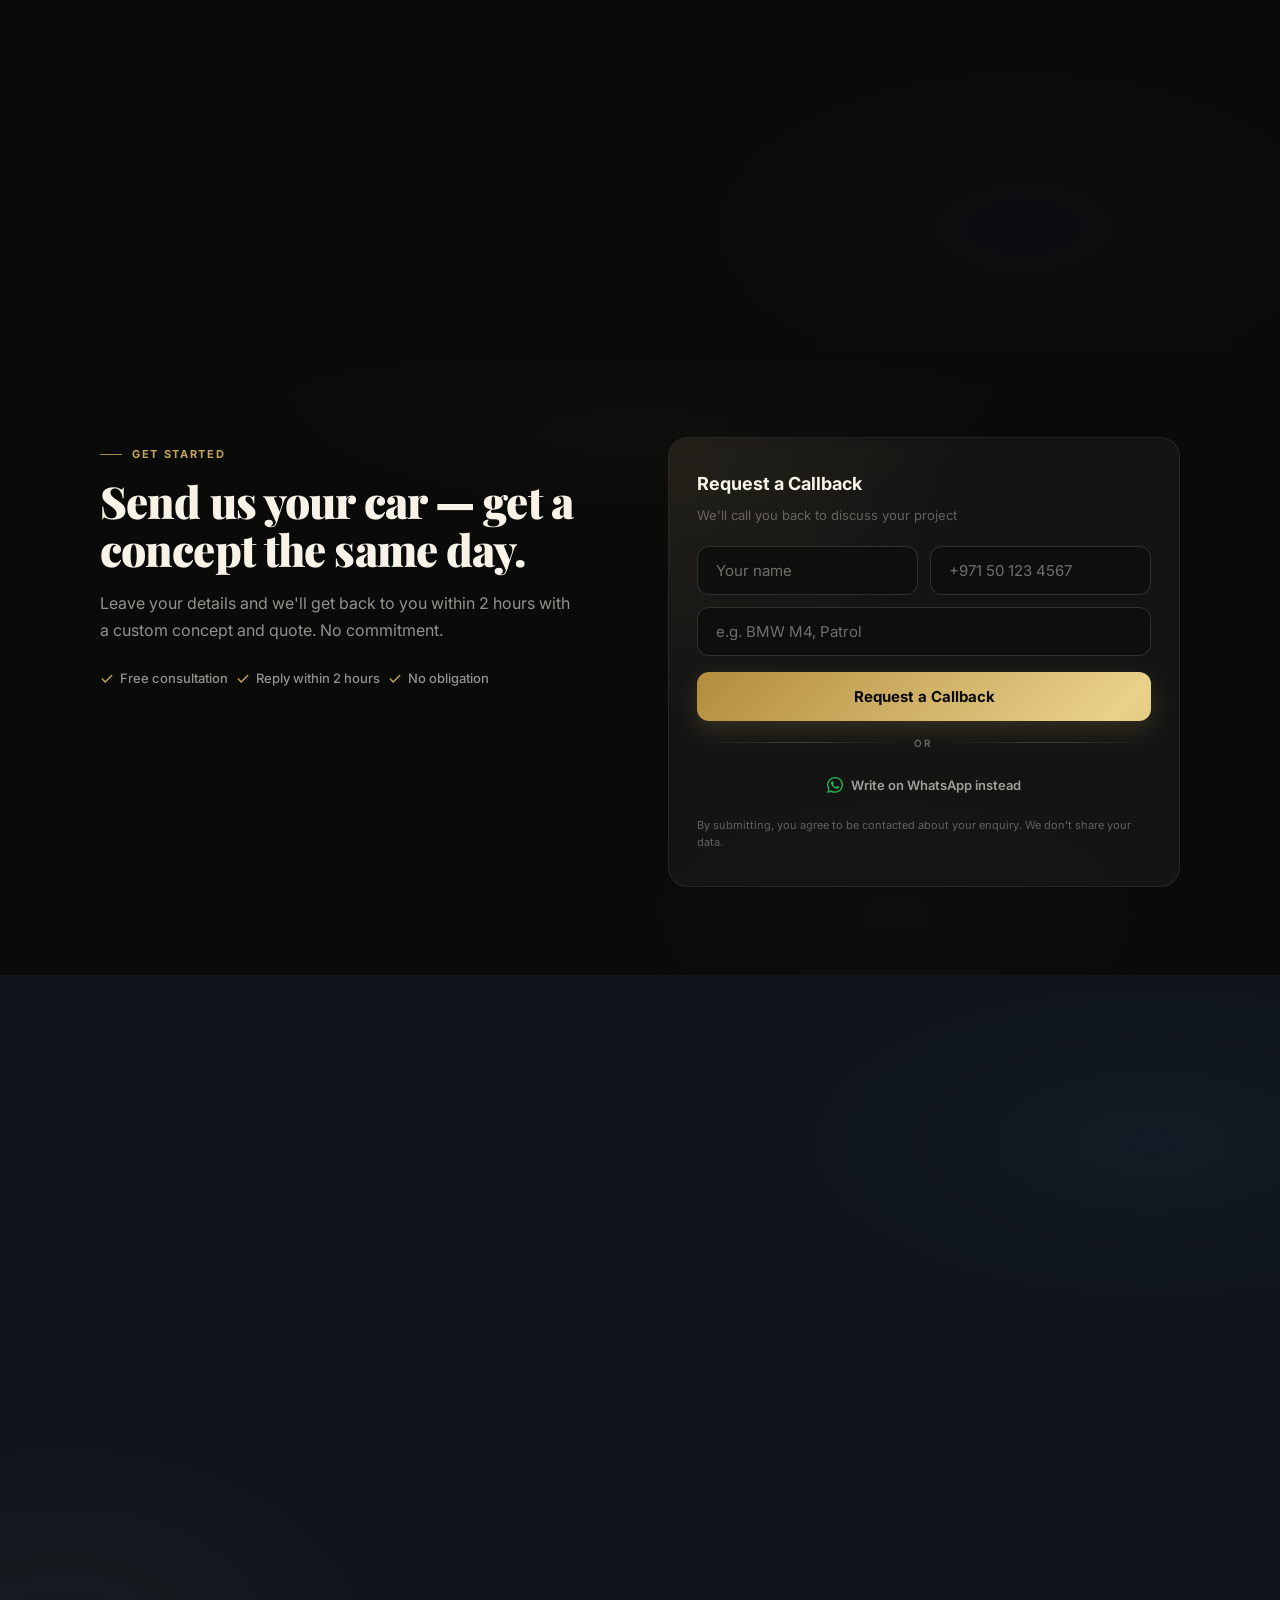
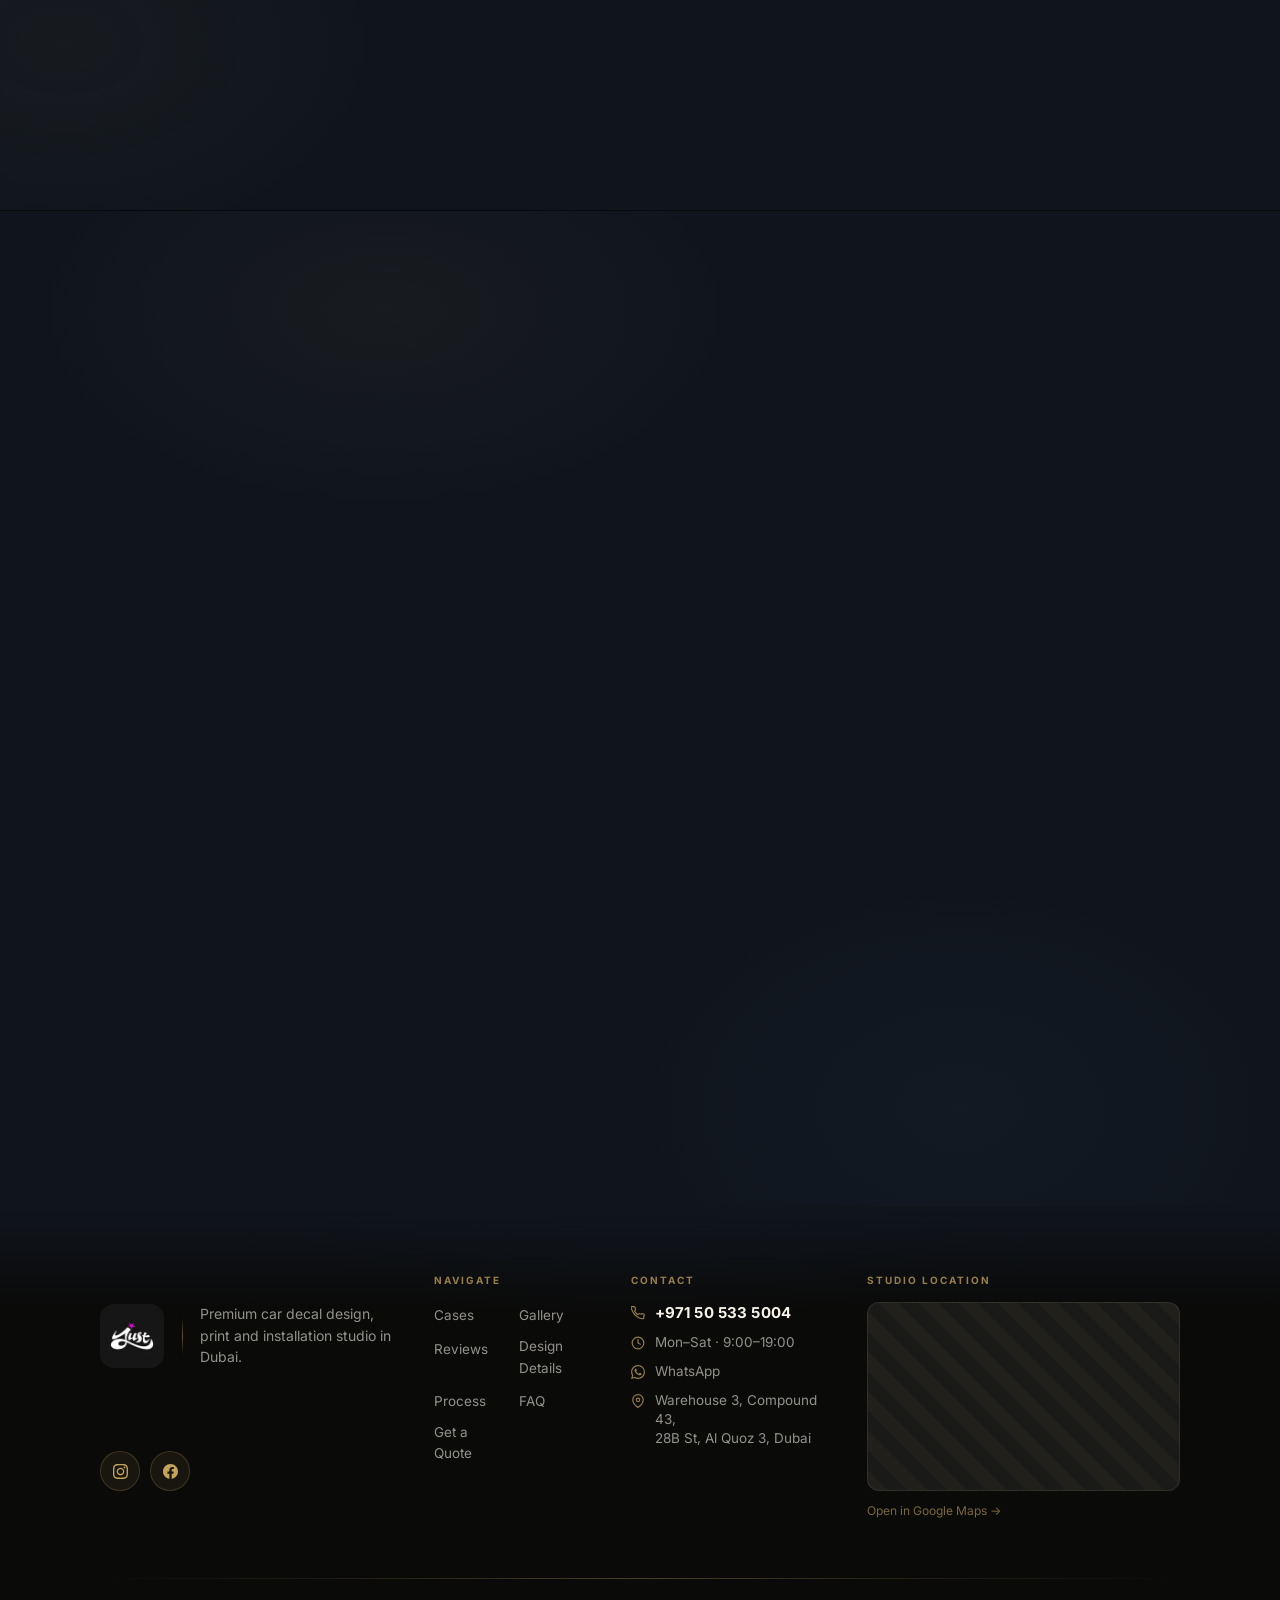
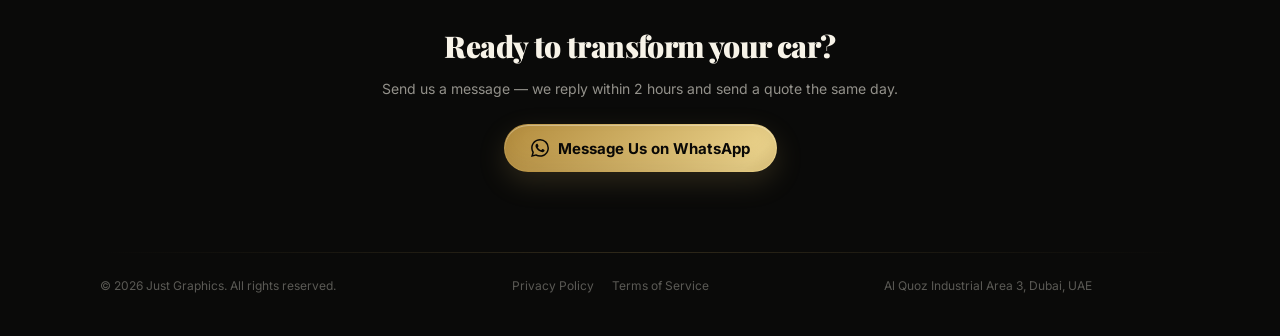
==== commit 4677527c: "Visual polish: unify 5.0/1,500+ stats, fix footer clip + map fallback, badge spacing, cta-form align" ====
--- a/index.html
+++ b/index.html
@@ -8,7 +8,7 @@
   <link rel="icon" type="image/png" sizes="16x16" href="favicon-16x16.png">
   <link rel="apple-touch-icon" sizes="180x180" href="apple-touch-icon.png">
   <title>Just Graphics — Premium Car Decal Studio in Dubai</title>
-  <meta name="description" content="Custom &amp; ready-made car decals — designed, printed and installed in Dubai. 17 years of experience. 300+ cars done. Get a free consultation today.">
+  <meta name="description" content="Custom &amp; ready-made car decals — designed, printed and installed in Dubai. 17 years of experience. 1,500+ cars done. Get a free consultation today.">
   <meta name="theme-color" content="#0A0A09">
   <link rel="canonical" href="https://just-graphics.art/">
 
@@ -37,7 +37,7 @@
   <meta property="og:type" content="website">
   <meta property="og:url" content="https://just-graphics.art/">
   <meta property="og:title" content="Just Graphics — Premium Car Decal Studio in Dubai">
-  <meta property="og:description" content="Custom &amp; ready-made car decals — designed, printed and installed in Dubai. 17 years of experience. 300+ cars done.">
+  <meta property="og:description" content="Custom &amp; ready-made car decals — designed, printed and installed in Dubai. 17 years of experience. 1,500+ cars done.">
   <meta property="og:image" content="https://just-graphics.art/ferrari-after.webp">
   <meta property="og:image:alt" content="Ferrari with a premium gold stripe by Just Graphics in Dubai">
   <meta property="og:locale" content="en_AE">
@@ -45,7 +45,7 @@
   <!-- Twitter Card -->
   <meta name="twitter:card" content="summary_large_image">
   <meta name="twitter:title" content="Just Graphics — Premium Car Decal Studio in Dubai">
-  <meta name="twitter:description" content="Custom &amp; ready-made car decals — designed, printed and installed in Dubai. 17 years of experience. 300+ cars done.">
+  <meta name="twitter:description" content="Custom &amp; ready-made car decals — designed, printed and installed in Dubai. 17 years of experience. 1,500+ cars done.">
   <meta name="twitter:image" content="https://just-graphics.art/ferrari-after.webp">
 
   <script type="application/ld+json">
@@ -204,14 +204,14 @@
 
   <div class="wrap">
     <div class="hero__content">
-      <p class="hero__eye">Premium Decal Studio Trusted by 300+ Car Owners in Dubai</p>
+      <p class="hero__eye">Premium Decal Studio Trusted by 1,500+ Car Owners in Dubai</p>
       <h1 class="hero__h1">
         Custom &amp; ready-made decals — designed, printed and installed in <em>Dubai</em>
       </h1>
       <p class="hero__sub">We make your car look like it was built for you</p>
 
       <div class="badges" role="list" aria-label="Trust indicators">
-        <span class="badge" role="listitem">★ <span data-count="4.9" data-decimals="1">4.9</span> · <span data-count="1500">0</span>+ cars done</span>
+        <a class="badge badge--rating" role="listitem" href="https://maps.app.goo.gl/8QHo5asPyVo34AkH7" target="_blank" rel="noopener noreferrer">★ <span data-count="5.0" data-decimals="1">5.0</span> on Google · <span class="badge__stat"><span data-count="1500">0</span>+ cars done</span></a>
         <span class="badge" role="listitem">RTA permit — we handle it</span>
       </div>
 
@@ -618,7 +618,7 @@
     <div class="reviews-header">
       <div class="reviews-eyebrow-row" data-animate>
         <span class="rev-eyebrow-stars">★★★★★</span>
-        <span class="rev-eyebrow-stat"><strong>4.9</strong> · 300+ cars · Dubai</span>
+        <a class="rev-eyebrow-stat" href="https://maps.app.goo.gl/8QHo5asPyVo34AkH7" target="_blank" rel="noopener noreferrer"><strong>5.0</strong> on Google · 1,500+ cars · Dubai</a>
       </div>
       <h2 class="s-title" id="reviews-title" data-animate data-animate-delay="1">What happens to a car when we're done with it.</h2>
       <p class="s-sub" data-animate data-animate-delay="2">Real stories from real people — and real cars.</p>
@@ -968,7 +968,7 @@
             <input class="cta-form__input" type="text" id="plf-name" name="name" placeholder="Your name" required autocomplete="given-name">
             <input class="cta-form__input" type="tel" id="plf-phone" name="phone" placeholder="+971 50 123 4567" required autocomplete="tel">
           </div>
-          <input class="cta-form__input" type="text" id="plf-car" name="car" placeholder="Your car (e.g. BMW M4, Patrol...)">
+          <input class="cta-form__input" type="text" id="plf-car" name="car" placeholder="e.g. BMW M4, Patrol">
           <div class="cta-form__actions">
             <button class="cta-form__submit" type="submit" id="plf-submit" data-event="lead_form">
               <span class="spinner"></span>
@@ -1196,7 +1196,7 @@
           </li>
           <li class="footer__contact-item footer__contact-item--address">
             <svg width="14" height="14" viewBox="0 0 24 24" fill="none" stroke="currentColor" stroke-width="2" stroke-linecap="round" stroke-linejoin="round" aria-hidden="true"><path d="M21 10c0 7-9 13-9 13s-9-6-9-13a9 9 0 0118 0z"/><circle cx="12" cy="10" r="3"/></svg>
-            <a href="https://maps.app.goo.gl/odHtmKVE7AxWjhww8"
+            <a href="https://maps.app.goo.gl/8QHo5asPyVo34AkH7"
                target="_blank" rel="noopener noreferrer">
               Warehouse 3, Compound 43,<br>28B St, Al Quoz 3, Dubai
             </a>
@@ -1216,10 +1216,10 @@
             title="Just Graphics studio location in Dubai">
           </iframe>
           <noscript>
-            <a href="https://maps.app.goo.gl/odHtmKVE7AxWjhww8" target="_blank" rel="noopener noreferrer">Open in Google Maps</a>
+            <a href="https://maps.app.goo.gl/8QHo5asPyVo34AkH7" target="_blank" rel="noopener noreferrer">Open in Google Maps</a>
           </noscript>
         </div>
-        <a href="https://maps.app.goo.gl/odHtmKVE7AxWjhww8"
+        <a href="https://maps.app.goo.gl/8QHo5asPyVo34AkH7"
            target="_blank" rel="noopener noreferrer"
            class="footer__map-link">
           Open in Google Maps &rarr;
--- a/assets/site.css
+++ b/assets/site.css
@@ -2379,6 +2379,9 @@
       overflow: hidden;
       border: 1px solid var(--border);
       aspect-ratio: 5/3;
+      background:
+        repeating-linear-gradient(45deg, rgba(196,164,93,0.04) 0 14px, transparent 14px 28px),
+        var(--bg-card);
     }
     .footer__map iframe {
       width: 100%; height: 100%; border: none; display: block;
@@ -2457,7 +2460,7 @@
     }
     .footer__legal a:hover { color: var(--gold); }
     @media (min-width: 640px) {
-      .footer__bottom { flex-direction: row; justify-content: space-between; align-items: center; gap: 20px; flex-wrap: wrap; }
+      .footer__bottom { flex-direction: row; justify-content: space-between; align-items: center; gap: 20px; flex-wrap: wrap; padding-right: 88px; }
       .footer__legal { margin: 0; }
     }
 
@@ -2642,7 +2645,7 @@
       display: grid;
       grid-template-columns: 1fr;
       gap: 40px;
-      align-items: center;
+      align-items: start;
     }
     @media (min-width: 768px) { .cta-form__grid { grid-template-columns: 1fr 1fr; gap: 56px; } }
     .cta-form__text { max-width: 480px; }
